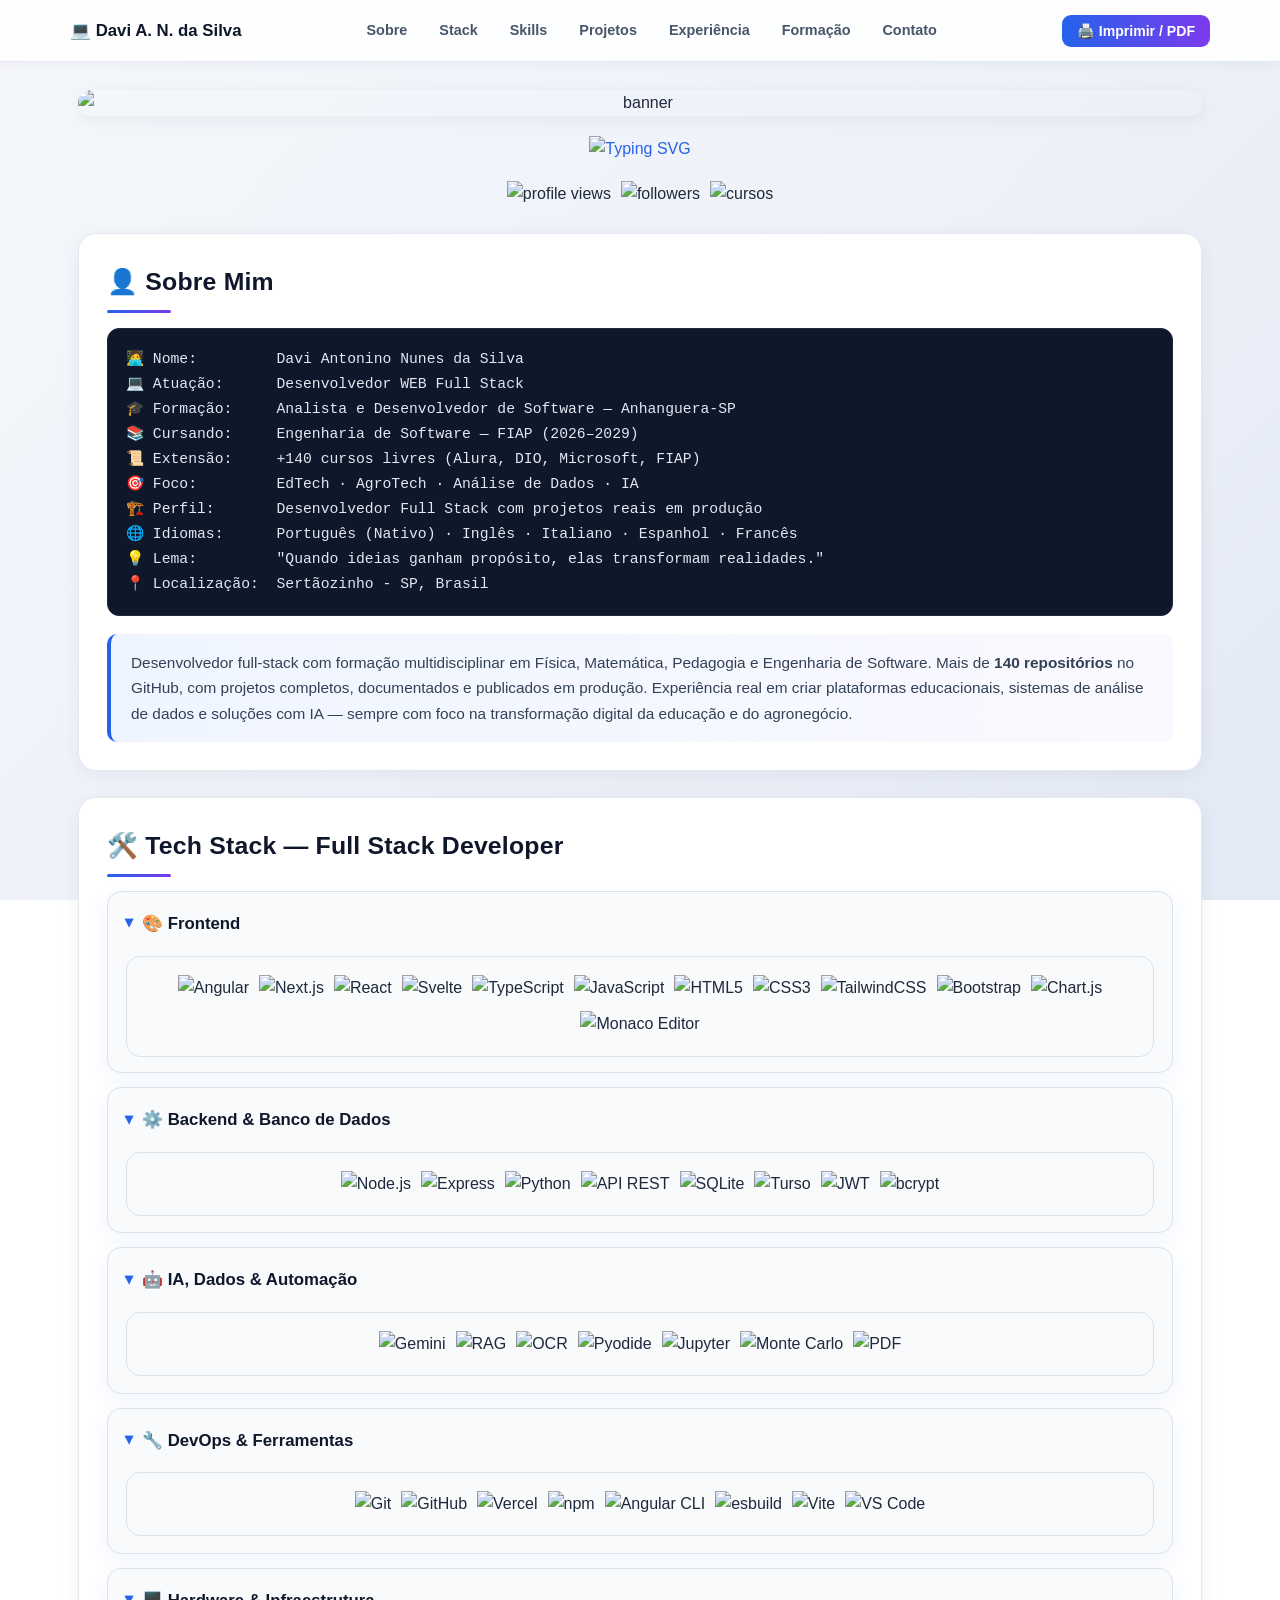
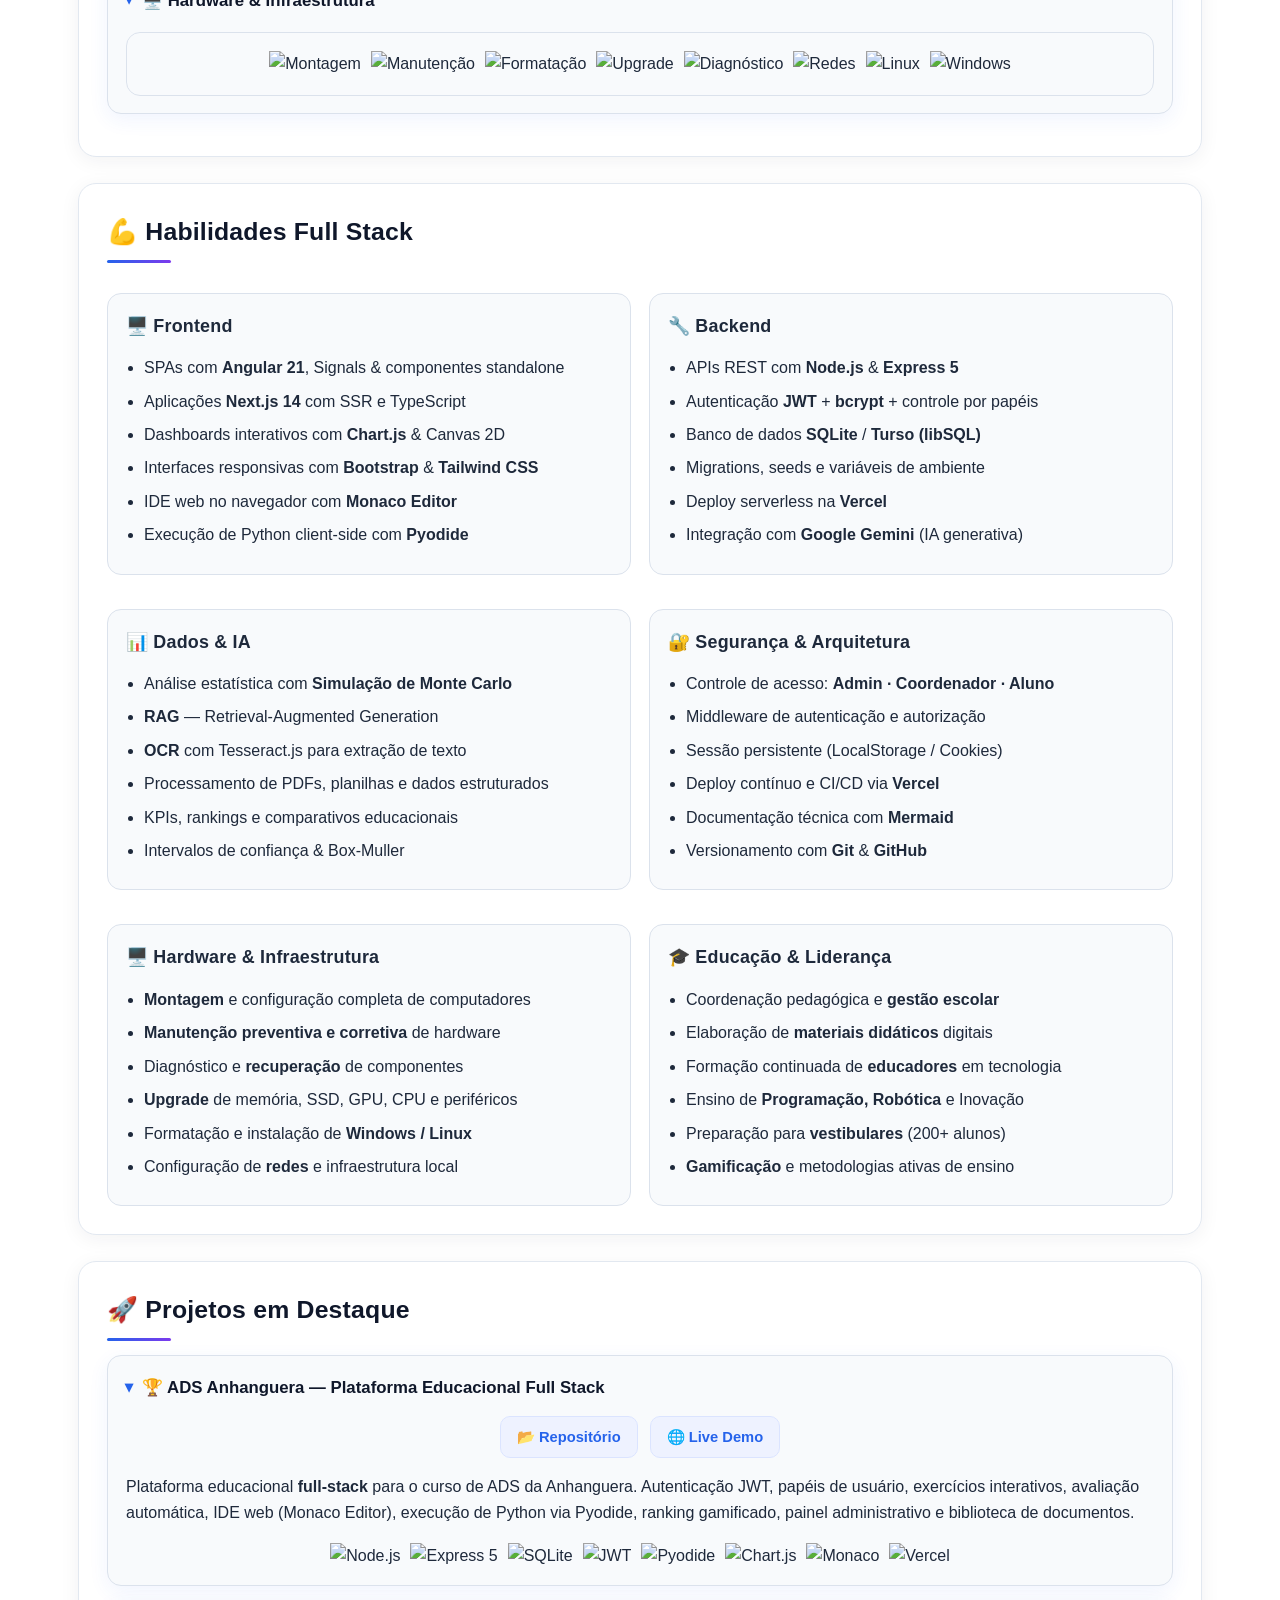
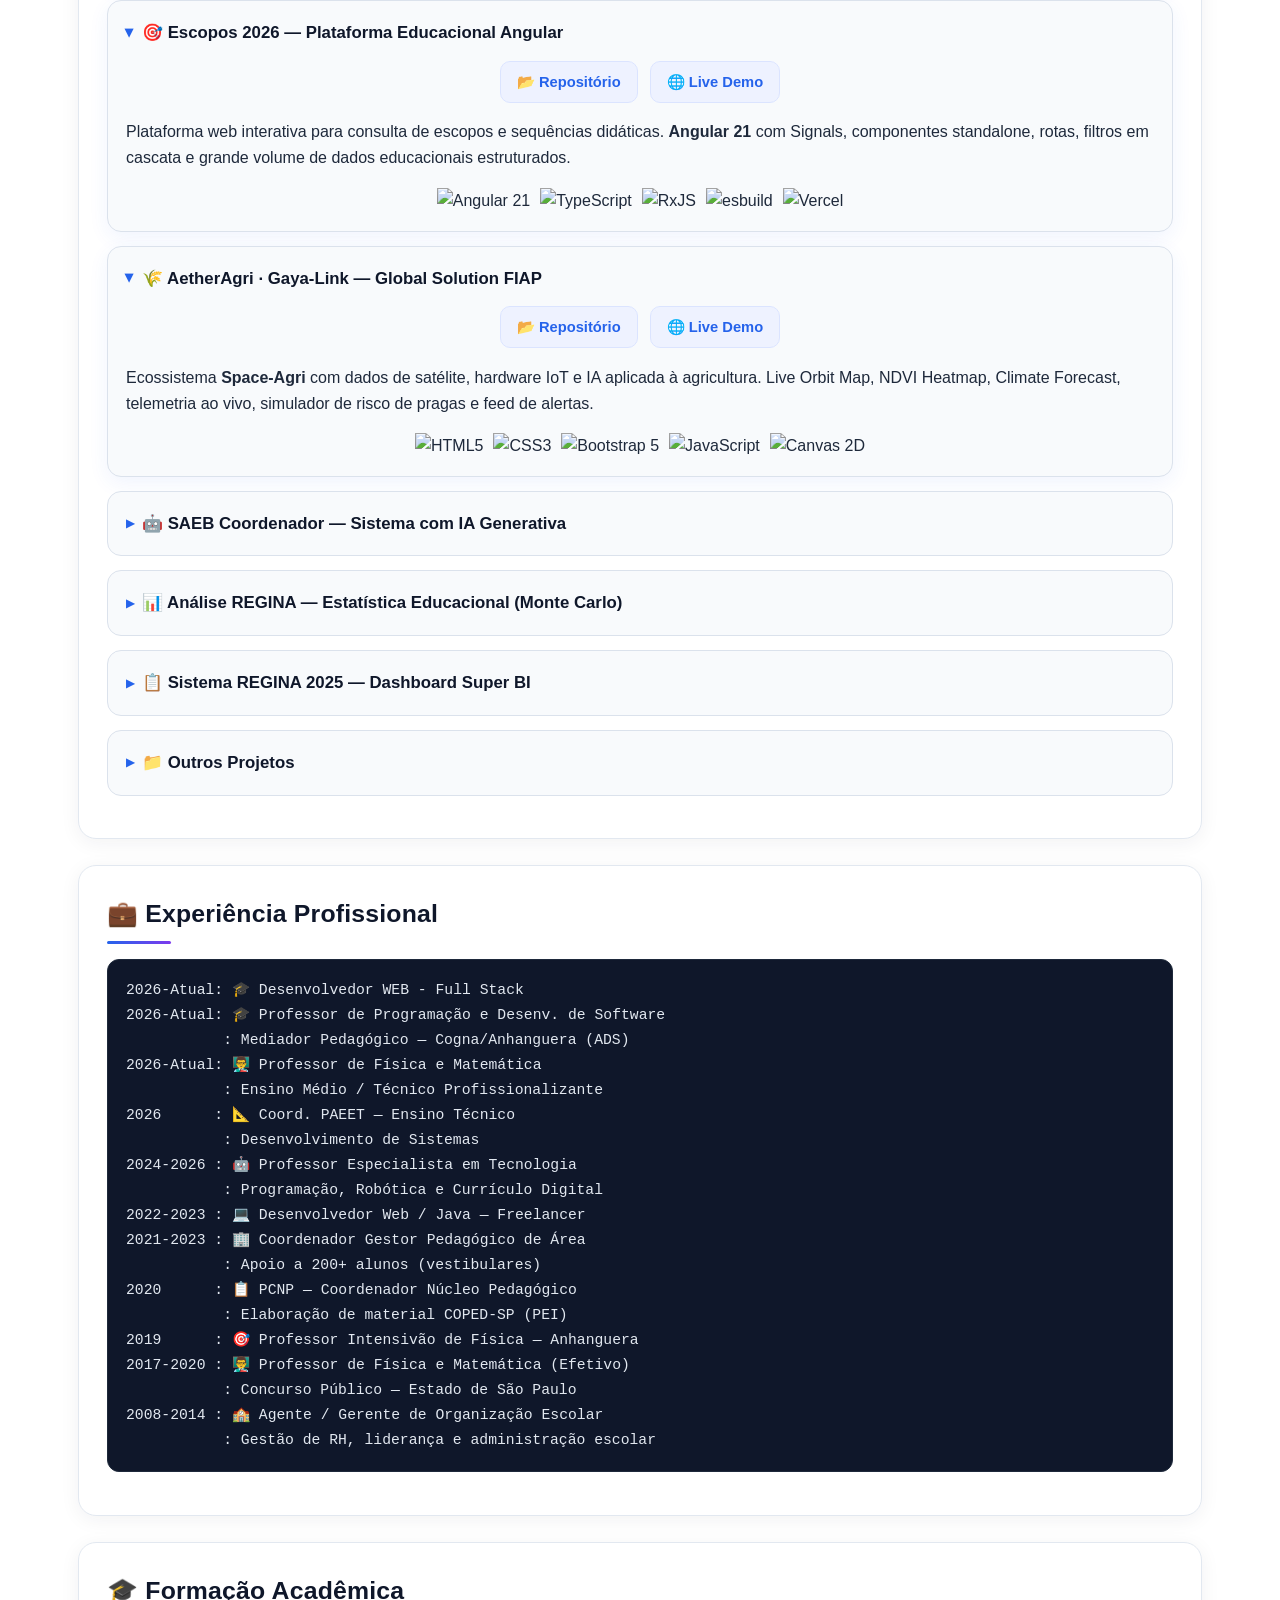
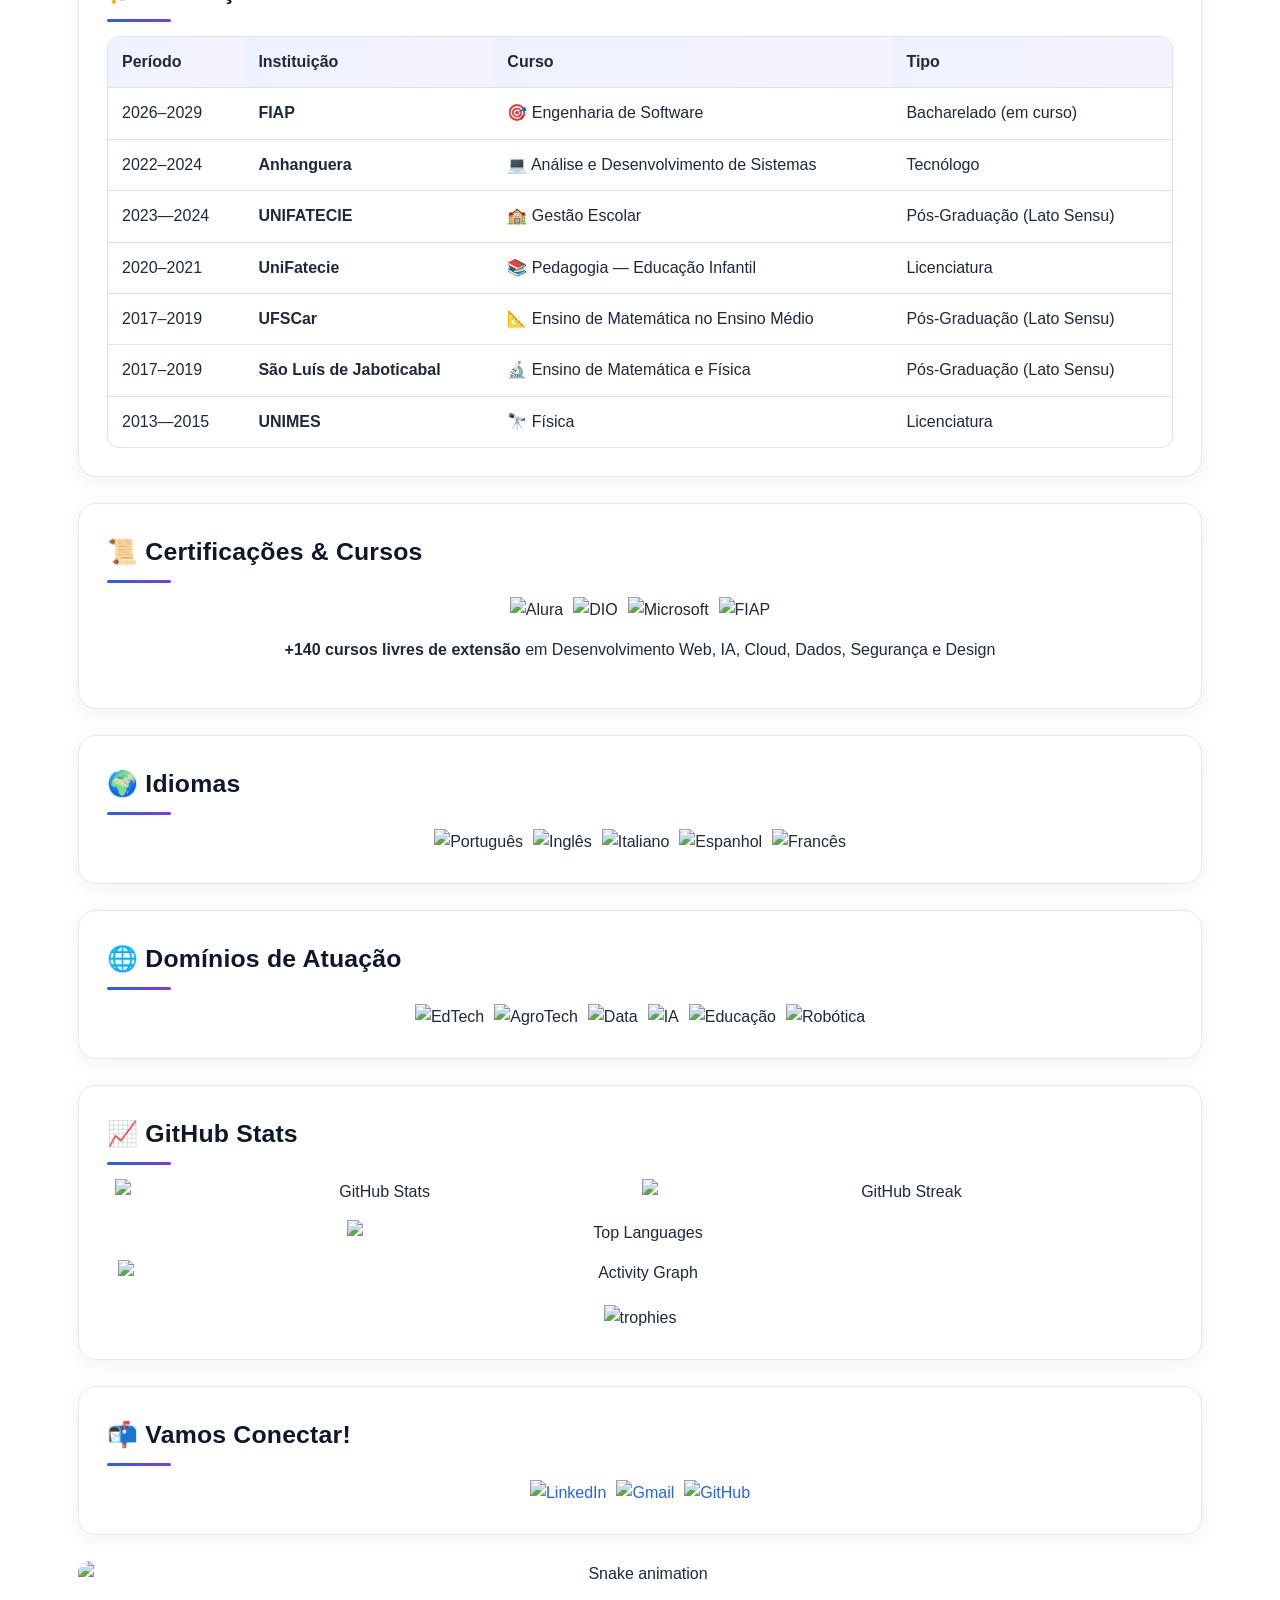
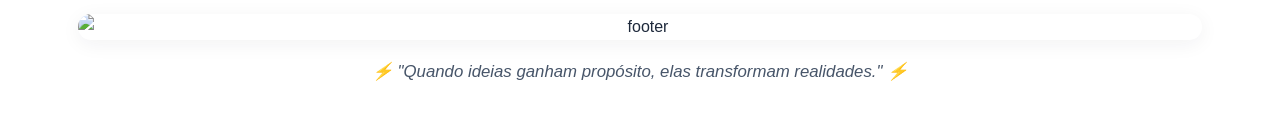
==== index.html @ 42990913 "atualizar imagem de apresentação com nova altura" ====
<!DOCTYPE html>
<html lang="pt-BR">
<head>
  <meta charset="UTF-8" />
  <meta name="viewport" content="width=device-width, initial-scale=1.0" />
  <title>Davi Antonino Nunes da Silva</title>
  <style>
    :root{
      --bg:#f5f7fb;
      --bg-grad-1:#eef2f9;
      --bg-grad-2:#e3e9f5;
      --panel:#ffffff;
      --panel-2:#f8fafc;
      --border:#e2e8f0;
      --border-2:#dbe2ec;
      --text:#1e293b;
      --muted:#64748b;
      --link:#2563eb;
      --accent:#7c3aed;
      --nav-h:62px;
      --shadow:0 4px 20px rgba(30,41,59,0.06);
      --shadow-hover:0 10px 30px rgba(30,41,59,0.12);
    }
    *{box-sizing:border-box}
    html{scroll-behavior:smooth; scroll-padding-top:calc(var(--nav-h) + 16px)}
    body{
      margin:0;
      padding:0;
      font-family:"Segoe UI", Arial, Helvetica, sans-serif;
      line-height:1.65;
      background:linear-gradient(135deg, var(--bg) 0%, var(--bg-grad-1) 50%, var(--bg-grad-2) 100%);
      background-attachment:fixed;
      color:var(--text);
    }
    a{color:var(--link); text-decoration:none; transition:color .2s ease}
    a:hover{color:var(--accent); text-decoration:underline}
    img{max-width:100%; height:auto; display:inline-block}

    h1,h2,h3{margin:0 0 14px; letter-spacing:.2px}
    h2{
      display:flex;
      align-items:center;
      gap:10px;
      font-size:1.55rem;
      color:#0f172a;
      position:relative;
      padding-bottom:10px;
      margin-top:0;
    }
    h2::after{
      content:"";
      position:absolute;
      left:0; bottom:0;
      width:64px; height:3px;
      border-radius:3px;
      background:linear-gradient(90deg, var(--link), var(--accent));
    }
    h3{font-size:1.12rem; color:#1e293b}

    /* ===== NAV FIXO ===== */
    .navbar{
      position:sticky;
      top:0;
      z-index:1000;
      height:var(--nav-h);
      background:rgba(255,255,255,0.85);
      backdrop-filter:blur(12px);
      -webkit-backdrop-filter:blur(12px);
      border-bottom:1px solid var(--border);
      box-shadow:0 2px 12px rgba(30,41,59,0.05);
    }
    .nav-inner{
      max-width:1180px;
      margin:0 auto;
      height:100%;
      padding:0 20px;
      display:flex;
      align-items:center;
      justify-content:space-between;
      gap:16px;
    }
    .nav-brand{
      font-weight:800;
      font-size:1.05rem;
      color:#0f172a;
      white-space:nowrap;
      display:flex;
      align-items:center;
      gap:8px;
    }
    .nav-links{
      display:flex;
      gap:6px;
      flex-wrap:wrap;
      align-items:center;
      overflow-x:auto;
    }
    .nav-links a{
      padding:7px 13px;
      border-radius:9px;
      font-size:.9rem;
      font-weight:600;
      color:#475569;
      white-space:nowrap;
      transition:all .2s ease;
    }
    .nav-links a:hover{
      background:#eef2ff;
      color:var(--link);
      text-decoration:none;
      transform:translateY(-1px);
    }
    .btn-print{
      padding:8px 15px;
      border:none;
      border-radius:9px;
      font-weight:700;
      font-size:.88rem;
      cursor:pointer;
      color:#fff;
      background:linear-gradient(90deg, var(--link), var(--accent));
      transition:all .22s ease;
      white-space:nowrap;
      display:inline-flex;
      align-items:center;
      gap:6px;
    }
    .btn-print:hover{
      transform:translateY(-2px);
      box-shadow:0 6px 16px rgba(37,99,235,0.35);
    }

    .container{max-width:1180px; margin:0 auto; padding:28px}
    .center{text-align:center}

    @keyframes fadeUp{
      from{opacity:0; transform:translateY(24px)}
      to{opacity:1; transform:translateY(0)}
    }
    @keyframes floatIn{
      from{opacity:0; transform:scale(.97)}
      to{opacity:1; transform:scale(1)}
    }
    .section{
      margin:26px 0;
      padding:28px;
      background:var(--panel);
      border:1px solid var(--border);
      border-radius:18px;
      box-shadow:var(--shadow);
      animation:fadeUp .6s ease both;
      transition:box-shadow .3s ease, transform .3s ease;
    }
    .section:hover{
      box-shadow:var(--shadow-hover);
      transform:translateY(-2px);
    }
    .subsection{
      margin:16px 0 0;
      padding:18px;
      background:var(--panel-2);
      border:1px solid var(--border-2);
      border-radius:14px;
      transition:transform .25s ease, box-shadow .25s ease;
    }
    .subsection:hover{
      transform:translateY(-3px);
      box-shadow:0 6px 18px rgba(37,99,235,0.08);
    }

    details{
      margin:14px 0;
      padding:16px 18px;
      background:var(--panel-2);
      border:1px solid var(--border-2);
      border-radius:14px;
      transition:box-shadow .25s ease;
      overflow:hidden;
    }
    details[open]{box-shadow:0 6px 20px rgba(37,99,235,0.07)}
    details:hover{box-shadow:0 6px 20px rgba(37,99,235,0.10)}
    summary{
      cursor:pointer;
      font-weight:700;
      font-size:1.05rem;
      color:#0f172a;
      list-style:none;
      display:flex;
      align-items:center;
      gap:8px;
      padding:2px 0;
      transition:color .2s ease;
    }
    summary:hover{color:var(--link)}
    summary::-webkit-details-marker{display:none}
    summary::before{
      content:"▶";
      font-size:.7rem;
      color:var(--link);
      transition:transform .25s ease;
      display:inline-block;
    }
    details[open] summary::before{transform:rotate(90deg)}
    details[open] > *:not(summary){animation:floatIn .4s ease both}

    table{
      width:100%;
      border-collapse:separate;
      border-spacing:0;
      margin-top:14px;
      border:1px solid var(--border-2);
      border-radius:12px;
      overflow:hidden;
    }
    th,td{
      border-bottom:1px solid var(--border-2);
      padding:12px 14px;
      vertical-align:middle;
      text-align:left;
    }
    th{
      background:linear-gradient(90deg, #eef2ff, #f5f3ff);
      color:#1e293b;
      font-weight:700;
    }
    tr:last-child td{border-bottom:none}
    tbody tr{transition:background .2s ease}
    tbody tr:hover{background:#f1f5ff}

    pre, code{
      background:#0f172a;
      color:#e2e8f0;
      border-radius:12px;
      padding:18px;
      overflow:auto;
      white-space:pre-wrap;
      word-break:break-word;
      font-family:"Fira Code", "Consolas", monospace;
      font-size:.92rem;
      line-height:1.7;
      border:1px solid #1e293b;
    }

    ul{margin:8px 0 0 18px; padding:0}
    li{margin:7px 0}

    .badge-row{
      display:flex;
      flex-wrap:wrap;
      gap:10px;
      justify-content:center;
      align-items:center;
    }
    .badge-row img{transition:transform .2s ease, filter .2s ease}
    .badge-row img:hover{
      transform:translateY(-3px) scale(1.05);
      filter:drop-shadow(0 4px 8px rgba(37,99,235,0.25));
    }

    .grid-2{display:grid; grid-template-columns:repeat(2, 1fr); gap:18px}

    .muted{color:var(--muted)}
    .small{font-size:.96rem}

    .project-links{
      display:flex;
      gap:12px;
      flex-wrap:wrap;
      justify-content:center;
      margin:12px 0 16px;
    }
    .project-links a{
      display:inline-flex;
      align-items:center;
      gap:6px;
      padding:8px 16px;
      border-radius:10px;
      font-weight:600;
      font-size:.92rem;
      background:#eef2ff;
      border:1px solid #dbe4ff;
      transition:all .22s ease;
    }
    .project-links a:hover{
      background:var(--link);
      color:#fff;
      text-decoration:none;
      transform:translateY(-2px);
      box-shadow:0 6px 16px rgba(37,99,235,0.3);
    }

    .quote{
      margin:18px 0 0;
      padding:16px 20px;
      border-left:4px solid var(--link);
      background:linear-gradient(90deg, #eff5ff, #faf9ff);
      border-radius:10px;
      color:#334155;
    }

    .footer-note{
      text-align:center;
      margin-top:18px;
      font-style:italic;
      font-size:1.05rem;
      color:#475569;
    }

    .banner-img{border-radius:18px; box-shadow:var(--shadow)}

    @media (max-width: 900px){
      .grid-2{grid-template-columns:1fr}
      .container{padding:14px}
      .section{padding:20px}
      h2{font-size:1.3rem}
      .nav-brand{font-size:.9rem}
      .nav-links a{padding:6px 9px; font-size:.82rem}
    }

    /* ===== ESTILOS DE IMPRESSÃO / PDF ===== */
    @media print{
      @page{ margin:12mm; }
      body{
        background:#fff !important;
        color:#000;
        font-size:11pt;
      }
      .navbar, .btn-print, .snake-anim{ display:none !important; }
      .container{ max-width:100%; padding:0; }
      .section{
        box-shadow:none !important;
        border:1px solid #ccc;
        margin:10px 0;
        padding:14px;
        animation:none !important;
        transform:none !important;
        break-inside:avoid;
        page-break-inside:avoid;
      }
      .subsection{ box-shadow:none !important; transform:none !important; break-inside:avoid; }
      details{ box-shadow:none !important; break-inside:avoid; }
      details:not([open]){ display:block; }
      details > *{ display:block !important; }
      summary::before{ content:""; }
      pre, code{
        background:#f4f4f4 !important;
        color:#000 !important;
        border:1px solid #ddd;
      }
      h2{ color:#000; }
      h2::after{ background:#000; }
      a{ color:#000; text-decoration:none; }
      .badge-row img:hover{ transform:none; filter:none; }
      .banner-img{ box-shadow:none; }
    }
  </style>
</head>
<body>

  <!-- ===== NAVBAR FIXA ===== -->
  <nav class="navbar">
    <div class="nav-inner">
      <span class="nav-brand">💻 Davi A. N. da Silva</span>
      <div class="nav-links">
        <a href="#sobre">Sobre</a>
        <a href="#stack">Stack</a>
        <a href="#skills">Skills</a>
        <a href="#projetos">Projetos</a>
        <a href="#experiencia">Experiência</a>
        <a href="#formacao">Formação</a>
        <a href="#contato">Contato</a>
      </div>
      <button class="btn-print" onclick="window.print()">🖨️ Imprimir / PDF</button>
    </div>
  </nav>

<div class="container">

  <div class="center">
    <img class="banner-img" width="100%" src="https://capsule-render.vercel.app/api?type=waving&color=0:2563eb,25:4f46e5,50:7c3aed,75:9333ea,100:c026d3&height=240&section=header&text=Davi%20Antonino%20Nunes%20da%20Silva&fontSize=42&fontColor=ffffff&animation=fadeIn&fontAlignY=32&desc=🚀%20Desenvolvedor%20Full%20Stack%20%7C%20Educador%20%7C%20Inovador&descSize=18&descAlignY=56&descColor=E0E7FF" alt="banner" />
  </div>

  <div class="center" style="margin-top:20px">
    <a href="https://github.com/dansfisica85">
      <img src="https://readme-typing-svg.demolab.com?font=Fira+Code&weight=600&size=24&duration=3000&pause=1000&color=2563EB&center=true&vCenter=true&multiline=true&repeat=true&width=700&height=130&lines=%F0%9F%92%BB+Full+Stack+Developer+%7C+Angular+%C2%B7+Node.js+%C2%B7+Next.js;%F0%9F%8E%93+Engenharia+de+Software+FIAP+%7C+ADS+Anhanguera;%F0%9F%A4%96+EdTech+%C2%B7+AgroTech+%C2%B7+IA+%C2%B7+Data+Analytics" alt="Typing SVG" />
    </a>
  </div>

  <div class="center badge-row" style="margin-top:18px">
    <img src="https://komarev.com/ghpvc/?username=dansfisica85&label=👁️+Visitas+ao+Perfil&color=2563eb&style=for-the-badge" alt="profile views" />
    <img src="https://img.shields.io/github/followers/dansfisica85?label=Seguidores&style=for-the-badge&color=7c3aed&logo=github" alt="followers" />
    <img src="https://img.shields.io/badge/🎓+140_Cursos-Alura%20%7C%20DIO%20%7C%20Microsoft%20%7C%20FIAP-16a34a?style=for-the-badge" alt="cursos" />
  </div>

  <div class="section" id="sobre">
    <h2>👤 Sobre Mim</h2>
    <pre>🧑‍💻 Nome:         Davi Antonino Nunes da Silva
💻 Atuação:      Desenvolvedor WEB Full Stack
🎓 Formação:     Analista e Desenvolvedor de Software — Anhanguera-SP
📚 Cursando:     Engenharia de Software — FIAP (2026–2029)
📜 Extensão:     +140 cursos livres (Alura, DIO, Microsoft, FIAP)
🎯 Foco:         EdTech · AgroTech · Análise de Dados · IA
🏗️ Perfil:       Desenvolvedor Full Stack com projetos reais em produção
🌐 Idiomas:      Português (Nativo) · Inglês · Italiano · Espanhol · Francês
💡 Lema:         "Quando ideias ganham propósito, elas transformam realidades."
📍 Localização:  Sertãozinho - SP, Brasil</pre>

    <div class="quote small">
      Desenvolvedor full-stack com formação multidisciplinar em Física, Matemática, Pedagogia e Engenharia de Software. Mais de <b>140 repositórios</b> no GitHub, com projetos completos, documentados e publicados em produção. Experiência real em criar plataformas educacionais, sistemas de análise de dados e soluções com IA — sempre com foco na transformação digital da educação e do agronegócio.
    </div>
  </div>

  <div class="section" id="stack">
    <h2>🛠️ Tech Stack — Full Stack Developer</h2>

    <details open>
      <summary>🎨 Frontend</summary>
      <div class="subsection">
        <div class="badge-row">
          <img src="https://img.shields.io/badge/Angular-DD0031?style=for-the-badge&logo=angular&logoColor=white" alt="Angular"/>
          <img src="https://img.shields.io/badge/Next.js-000000?style=for-the-badge&logo=nextdotjs&logoColor=white" alt="Next.js"/>
          <img src="https://img.shields.io/badge/React-20232A?style=for-the-badge&logo=react&logoColor=61DAFB" alt="React"/>
          <img src="https://img.shields.io/badge/Svelte-FF3E00?style=for-the-badge&logo=svelte&logoColor=white" alt="Svelte"/>
          <img src="https://img.shields.io/badge/TypeScript-3178C6?style=for-the-badge&logo=typescript&logoColor=white" alt="TypeScript"/>
          <img src="https://img.shields.io/badge/JavaScript-F7DF1E?style=for-the-badge&logo=javascript&logoColor=black" alt="JavaScript"/>
          <img src="https://img.shields.io/badge/HTML5-E34F26?style=for-the-badge&logo=html5&logoColor=white" alt="HTML5"/>
          <img src="https://img.shields.io/badge/CSS3-1572B6?style=for-the-badge&logo=css3&logoColor=white" alt="CSS3"/>
          <img src="https://img.shields.io/badge/Tailwind_CSS-06B6D4?style=for-the-badge&logo=tailwindcss&logoColor=white" alt="TailwindCSS"/>
          <img src="https://img.shields.io/badge/Bootstrap-7952B3?style=for-the-badge&logo=bootstrap&logoColor=white" alt="Bootstrap"/>
          <img src="https://img.shields.io/badge/Chart.js-FF6384?style=for-the-badge&logo=chartdotjs&logoColor=white" alt="Chart.js"/>
          <img src="https://img.shields.io/badge/Monaco_Editor-0078D4?style=for-the-badge&logo=visualstudiocode&logoColor=white" alt="Monaco Editor"/>
        </div>
      </div>
    </details>

    <details open>
      <summary>⚙️ Backend & Banco de Dados</summary>
      <div class="subsection">
        <div class="badge-row">
          <img src="https://img.shields.io/badge/Node.js-339933?style=for-the-badge&logo=nodedotjs&logoColor=white" alt="Node.js"/>
          <img src="https://img.shields.io/badge/Express-000000?style=for-the-badge&logo=express&logoColor=white" alt="Express"/>
          <img src="https://img.shields.io/badge/Python-3776AB?style=for-the-badge&logo=python&logoColor=white" alt="Python"/>
          <img src="https://img.shields.io/badge/API_REST-009688?style=for-the-badge&logo=fastapi&logoColor=white" alt="API REST"/>
          <img src="https://img.shields.io/badge/SQLite-003B57?style=for-the-badge&logo=sqlite&logoColor=white" alt="SQLite"/>
          <img src="https://img.shields.io/badge/Turso_/_libSQL-4FF8D2?style=for-the-badge&logo=turso&logoColor=black" alt="Turso"/>
          <img src="https://img.shields.io/badge/JWT-000000?style=for-the-badge&logo=jsonwebtokens&logoColor=white" alt="JWT"/>
          <img src="https://img.shields.io/badge/bcrypt-004880?style=for-the-badge&logo=letsencrypt&logoColor=white" alt="bcrypt"/>
        </div>
      </div>
    </details>

    <details open>
      <summary>🤖 IA, Dados & Automação</summary>
      <div class="subsection">
        <div class="badge-row">
          <img src="https://img.shields.io/badge/Google_Gemini-886FBF?style=for-the-badge&logo=googlegemini&logoColor=white" alt="Gemini"/>
          <img src="https://img.shields.io/badge/RAG_/_Busca_Semântica-FF6F00?style=for-the-badge&logo=elasticsearch&logoColor=white" alt="RAG"/>
          <img src="https://img.shields.io/badge/OCR_Tesseract.js-4285F4?style=for-the-badge&logo=google&logoColor=white" alt="OCR"/>
          <img src="https://img.shields.io/badge/Pyodide-3776AB?style=for-the-badge&logo=python&logoColor=white" alt="Pyodide"/>
          <img src="https://img.shields.io/badge/Jupyter-F37626?style=for-the-badge&logo=jupyter&logoColor=white" alt="Jupyter"/>
          <img src="https://img.shields.io/badge/Monte_Carlo-8B5CF6?style=for-the-badge&logo=scipy&logoColor=white" alt="Monte Carlo"/>
          <img src="https://img.shields.io/badge/PDF_Parse-DC382D?style=for-the-badge&logo=adobeacrobatreader&logoColor=white" alt="PDF"/>
        </div>
      </div>
    </details>

    <details open>
      <summary>🔧 DevOps & Ferramentas</summary>
      <div class="subsection">
        <div class="badge-row">
          <img src="https://img.shields.io/badge/Git-F05032?style=for-the-badge&logo=git&logoColor=white" alt="Git"/>
          <img src="https://img.shields.io/badge/GitHub-181717?style=for-the-badge&logo=github&logoColor=white" alt="GitHub"/>
          <img src="https://img.shields.io/badge/Vercel-000000?style=for-the-badge&logo=vercel&logoColor=white" alt="Vercel"/>
          <img src="https://img.shields.io/badge/npm-CB3837?style=for-the-badge&logo=npm&logoColor=white" alt="npm"/>
          <img src="https://img.shields.io/badge/Angular_CLI-DD0031?style=for-the-badge&logo=angular&logoColor=white" alt="Angular CLI"/>
          <img src="https://img.shields.io/badge/esbuild-FFCF00?style=for-the-badge&logo=esbuild&logoColor=black" alt="esbuild"/>
          <img src="https://img.shields.io/badge/Vite-646CFF?style=for-the-badge&logo=vite&logoColor=white" alt="Vite"/>
          <img src="https://img.shields.io/badge/VS_Code-007ACC?style=for-the-badge&logo=visualstudiocode&logoColor=white" alt="VS Code"/>
        </div>
      </div>
    </details>

    <details open>
      <summary>🖥️ Hardware & Infraestrutura</summary>
      <div class="subsection">
        <div class="badge-row">
          <img src="https://img.shields.io/badge/Montagem_de_PCs-0078D4?style=for-the-badge&logo=windows11&logoColor=white" alt="Montagem"/>
          <img src="https://img.shields.io/badge/Manutenção_Hardware-555555?style=for-the-badge&logo=dell&logoColor=white" alt="Manutenção"/>
          <img src="https://img.shields.io/badge/Formatação_/_SO-00ADEF?style=for-the-badge&logo=windows&logoColor=white" alt="Formatação"/>
          <img src="https://img.shields.io/badge/Upgrade_Componentes-76B900?style=for-the-badge&logo=nvidia&logoColor=white" alt="Upgrade"/>
          <img src="https://img.shields.io/badge/Diagnóstico_/_Reparo-ED1C24?style=for-the-badge&logo=ifixit&logoColor=white" alt="Diagnóstico"/>
          <img src="https://img.shields.io/badge/Redes_/_Infraestrutura-0078D7?style=for-the-badge&logo=cisco&logoColor=white" alt="Redes"/>
          <img src="https://img.shields.io/badge/Linux-FCC624?style=for-the-badge&logo=linux&logoColor=black" alt="Linux"/>
          <img src="https://img.shields.io/badge/Windows-0078D6?style=for-the-badge&logo=windows&logoColor=white" alt="Windows"/>
        </div>
      </div>
    </details>
  </div>

  <div class="section" id="skills">
    <h2>💪 Habilidades Full Stack</h2>
    <div class="grid-2">
      <div class="subsection">
        <h3>🖥️ Frontend</h3>
        <ul>
          <li>SPAs com <b>Angular 21</b>, Signals & componentes standalone</li>
          <li>Aplicações <b>Next.js 14</b> com SSR e TypeScript</li>
          <li>Dashboards interativos com <b>Chart.js</b> & Canvas 2D</li>
          <li>Interfaces responsivas com <b>Bootstrap</b> & <b>Tailwind CSS</b></li>
          <li>IDE web no navegador com <b>Monaco Editor</b></li>
          <li>Execução de Python client-side com <b>Pyodide</b></li>
        </ul>
      </div>
      <div class="subsection">
        <h3>🔧 Backend</h3>
        <ul>
          <li>APIs REST com <b>Node.js</b> & <b>Express 5</b></li>
          <li>Autenticação <b>JWT</b> + <b>bcrypt</b> + controle por papéis</li>
          <li>Banco de dados <b>SQLite</b> / <b>Turso (libSQL)</b></li>
          <li>Migrations, seeds e variáveis de ambiente</li>
          <li>Deploy serverless na <b>Vercel</b></li>
          <li>Integração com <b>Google Gemini</b> (IA generativa)</li>
        </ul>
      </div>
      <div class="subsection">
        <h3>📊 Dados & IA</h3>
        <ul>
          <li>Análise estatística com <b>Simulação de Monte Carlo</b></li>
          <li><b>RAG</b> — Retrieval-Augmented Generation</li>
          <li><b>OCR</b> com Tesseract.js para extração de texto</li>
          <li>Processamento de PDFs, planilhas e dados estruturados</li>
          <li>KPIs, rankings e comparativos educacionais</li>
          <li>Intervalos de confiança & Box-Muller</li>
        </ul>
      </div>
      <div class="subsection">
        <h3>🔐 Segurança & Arquitetura</h3>
        <ul>
          <li>Controle de acesso: <b>Admin · Coordenador · Aluno</b></li>
          <li>Middleware de autenticação e autorização</li>
          <li>Sessão persistente (LocalStorage / Cookies)</li>
          <li>Deploy contínuo e CI/CD via <b>Vercel</b></li>
          <li>Documentação técnica com <b>Mermaid</b></li>
          <li>Versionamento com <b>Git</b> & <b>GitHub</b></li>
        </ul>
      </div>
      <div class="subsection">
        <h3>🖥️ Hardware & Infraestrutura</h3>
        <ul>
          <li><b>Montagem</b> e configuração completa de computadores</li>
          <li><b>Manutenção preventiva e corretiva</b> de hardware</li>
          <li>Diagnóstico e <b>recuperação</b> de componentes</li>
          <li><b>Upgrade</b> de memória, SSD, GPU, CPU e periféricos</li>
          <li>Formatação e instalação de <b>Windows / Linux</b></li>
          <li>Configuração de <b>redes</b> e infraestrutura local</li>
        </ul>
      </div>
      <div class="subsection">
        <h3>🎓 Educação & Liderança</h3>
        <ul>
          <li>Coordenação pedagógica e <b>gestão escolar</b></li>
          <li>Elaboração de <b>materiais didáticos</b> digitais</li>
          <li>Formação continuada de <b>educadores</b> em tecnologia</li>
          <li>Ensino de <b>Programação, Robótica</b> e Inovação</li>
          <li>Preparação para <b>vestibulares</b> (200+ alunos)</li>
          <li><b>Gamificação</b> e metodologias ativas de ensino</li>
        </ul>
      </div>
    </div>
  </div>

  <div class="section" id="projetos">
    <h2>🚀 Projetos em Destaque</h2>

    <details open>
      <summary>🏆 ADS Anhanguera — Plataforma Educacional Full Stack</summary>
      <div class="project-links">
        <a href="https://github.com/dansfisica85/adsanhanguera">📂 Repositório</a>
        <a href="https://ads26-anhanguera.vercel.app">🌐 Live Demo</a>
      </div>
      <p>Plataforma educacional <b>full-stack</b> para o curso de ADS da Anhanguera. Autenticação JWT, papéis de usuário, exercícios interativos, avaliação automática, IDE web (Monaco Editor), execução de Python via Pyodide, ranking gamificado, painel administrativo e biblioteca de documentos.</p>
      <div class="badge-row">
        <img src="https://img.shields.io/badge/Node.js-339933?style=flat-square&logo=nodedotjs&logoColor=white" alt="Node.js"/>
        <img src="https://img.shields.io/badge/Express_5-000?style=flat-square&logo=express&logoColor=white" alt="Express 5"/>
        <img src="https://img.shields.io/badge/SQLite-003B57?style=flat-square&logo=sqlite&logoColor=white" alt="SQLite"/>
        <img src="https://img.shields.io/badge/JWT-000?style=flat-square&logo=jsonwebtokens&logoColor=white" alt="JWT"/>
        <img src="https://img.shields.io/badge/Pyodide-3776AB?style=flat-square&logo=python&logoColor=white" alt="Pyodide"/>
        <img src="https://img.shields.io/badge/Chart.js-FF6384?style=flat-square&logo=chartdotjs&logoColor=white" alt="Chart.js"/>
        <img src="https://img.shields.io/badge/Monaco-0078D4?style=flat-square&logo=visualstudiocode&logoColor=white" alt="Monaco"/>
        <img src="https://img.shields.io/badge/Vercel-000?style=flat-square&logo=vercel&logoColor=white" alt="Vercel"/>
      </div>
    </details>

    <details open>
      <summary>🎯 Escopos 2026 — Plataforma Educacional Angular</summary>
      <div class="project-links">
        <a href="https://github.com/dansfisica85/Escopos-2026">📂 Repositório</a>
        <a href="https://pec-tecnologia-davi.vercel.app">🌐 Live Demo</a>
      </div>
      <p>Plataforma web interativa para consulta de escopos e sequências didáticas. <b>Angular 21</b> com Signals, componentes standalone, rotas, filtros em cascata e grande volume de dados educacionais estruturados.</p>
      <div class="badge-row">
        <img src="https://img.shields.io/badge/Angular_21-DD0031?style=flat-square&logo=angular&logoColor=white" alt="Angular 21"/>
        <img src="https://img.shields.io/badge/TypeScript-3178C6?style=flat-square&logo=typescript&logoColor=white" alt="TypeScript"/>
        <img src="https://img.shields.io/badge/RxJS-B7178C?style=flat-square&logo=reactivex&logoColor=white" alt="RxJS"/>
        <img src="https://img.shields.io/badge/esbuild-FFCF00?style=flat-square&logo=esbuild&logoColor=black" alt="esbuild"/>
        <img src="https://img.shields.io/badge/Vercel-000?style=flat-square&logo=vercel&logoColor=white" alt="Vercel"/>
      </div>
    </details>

    <details open>
      <summary>🌾 AetherAgri · Gaya-Link — Global Solution FIAP</summary>
      <div class="project-links">
        <a href="https://github.com/dansfisica85/aetheragri">📂 Repositório</a>
        <a href="https://aetheragri.vercel.app">🌐 Live Demo</a>
      </div>
      <p>Ecossistema <b>Space-Agri</b> com dados de satélite, hardware IoT e IA aplicada à agricultura. Live Orbit Map, NDVI Heatmap, Climate Forecast, telemetria ao vivo, simulador de risco de pragas e feed de alertas.</p>
      <div class="badge-row">
        <img src="https://img.shields.io/badge/HTML5-E34F26?style=flat-square&logo=html5&logoColor=white" alt="HTML5"/>
        <img src="https://img.shields.io/badge/CSS3-1572B6?style=flat-square&logo=css3&logoColor=white" alt="CSS3"/>
        <img src="https://img.shields.io/badge/Bootstrap_5-7952B3?style=flat-square&logo=bootstrap&logoColor=white" alt="Bootstrap 5"/>
        <img src="https://img.shields.io/badge/JavaScript-F7DF1E?style=flat-square&logo=javascript&logoColor=black" alt="JavaScript"/>
        <img src="https://img.shields.io/badge/Canvas_2D-FF6F00?style=flat-square&logo=html5&logoColor=white" alt="Canvas 2D"/>
      </div>
    </details>

    <details>
      <summary>🤖 SAEB Coordenador — Sistema com IA Generativa</summary>
      <div class="project-links">
        <a href="https://github.com/dansfisica85/SAEB---COORDENADOR">📂 Repositório</a>
        <a href="https://saeb-coordenador-manual.vercel.app">🌐 Live Demo</a>
      </div>
      <p>Sistema de pesquisa e consulta de documentos do SAEB com <b>Google Gemini</b>, busca semântica (RAG), OCR, chat com IA e referências a páginas e slides.</p>
      <div class="badge-row">
        <img src="https://img.shields.io/badge/Next.js_14-000?style=flat-square&logo=nextdotjs&logoColor=white" alt="Next.js 14"/>
        <img src="https://img.shields.io/badge/TypeScript-3178C6?style=flat-square&logo=typescript&logoColor=white" alt="TypeScript"/>
        <img src="https://img.shields.io/badge/Tailwind-06B6D4?style=flat-square&logo=tailwindcss&logoColor=white" alt="Tailwind"/>
        <img src="https://img.shields.io/badge/Gemini-886FBF?style=flat-square&logo=googlegemini&logoColor=white" alt="Gemini"/>
        <img src="https://img.shields.io/badge/Tesseract-4285F4?style=flat-square&logo=google&logoColor=white" alt="Tesseract"/>
      </div>
    </details>

    <details>
      <summary>📊 Análise REGINA — Estatística Educacional (Monte Carlo)</summary>
      <div class="project-links">
        <a href="https://github.com/dansfisica85/REGINA---ANUAL">📂 Repositório</a>
        <a href="https://analise-regina-anual.vercel.app">🌐 Live Demo</a>
      </div>
      <p>Análise estatística educacional com <b>Método Monte Carlo</b>, rankings interativos, gráficos comparativos, intervalos de confiança de 95% e dashboard por escola.</p>
      <div class="badge-row">
        <img src="https://img.shields.io/badge/Svelte-FF3E00?style=flat-square&logo=svelte&logoColor=white" alt="Svelte"/>
        <img src="https://img.shields.io/badge/Chart.js-FF6384?style=flat-square&logo=chartdotjs&logoColor=white" alt="Chart.js"/>
        <img src="https://img.shields.io/badge/Rollup-EC4A3F?style=flat-square&logo=rollupdotjs&logoColor=white" alt="Rollup"/>
        <img src="https://img.shields.io/badge/Monte_Carlo-8B5CF6?style=flat-square&logo=scipy&logoColor=white" alt="Monte Carlo"/>
      </div>
    </details>

    <details>
      <summary>📋 Sistema REGINA 2025 — Dashboard Super BI</summary>
      <div class="project-links">
        <a href="https://github.com/dansfisica85/Analise-REGINA">📂 Repositório</a>
        <a href="https://analise-regina-read.vercel.app">🌐 Live Demo</a>
      </div>
      <p>Sistema completo de análise educacional: dashboard, KPIs dinâmicos, simulador Super BI, análise de 26 escolas, planos de ação automatizados e gráficos interativos.</p>
      <div class="badge-row">
        <img src="https://img.shields.io/badge/HTML5-E34F26?style=flat-square&logo=html5&logoColor=white" alt="HTML5"/>
        <img src="https://img.shields.io/badge/Tailwind-06B6D4?style=flat-square&logo=tailwindcss&logoColor=white" alt="Tailwind"/>
        <img src="https://img.shields.io/badge/Chart.js-FF6384?style=flat-square&logo=chartdotjs&logoColor=white" alt="Chart.js"/>
        <img src="https://img.shields.io/badge/Python-3776AB?style=flat-square&logo=python&logoColor=white" alt="Python"/>
        <img src="https://img.shields.io/badge/Jupyter-F37626?style=flat-square&logo=jupyter&logoColor=white" alt="Jupyter"/>
      </div>
    </details>

    <details>
      <summary>📁 Outros Projetos</summary>
      <table>
        <thead>
          <tr><th>Projeto</th><th>Repositório</th><th>Deploy</th></tr>
        </thead>
        <tbody>
          <tr>
            <td>🎓 Portal de Programação e Robótica</td>
            <td><a href="https://github.com/dansfisica85/Programacao-e-Robotica">Repositório</a></td>
            <td>—</td>
          </tr>
          <tr>
            <td>🎤 Site Anhanguera — Palestra</td>
            <td><a href="https://github.com/dansfisica85/Site-Anhaguera---Palestra">Repositório</a></td>
            <td><a href="https://curriculo-empreender.vercel.app">Live</a></td>
          </tr>
          <tr>
            <td>💼 Juliana — Portfólio</td>
            <td><a href="https://github.com/dansfisica85/juliana">Repositório</a></td>
            <td><a href="https://julianabalbino.vercel.app">Live</a></td>
          </tr>
        </tbody>
      </table>
    </details>
  </div>

  <div class="section" id="experiencia">
    <h2>💼 Experiência Profissional</h2>
    <pre>2026-Atual: 🎓 Desenvolvedor WEB - Full Stack
2026-Atual: 🎓 Professor de Programação e Desenv. de Software
           : Mediador Pedagógico — Cogna/Anhanguera (ADS)
2026-Atual: 👨‍🏫 Professor de Física e Matemática
           : Ensino Médio / Técnico Profissionalizante
2026      : 📐 Coord. PAEET — Ensino Técnico
           : Desenvolvimento de Sistemas
2024-2026 : 🤖 Professor Especialista em Tecnologia
           : Programação, Robótica e Currículo Digital
2022-2023 : 💻 Desenvolvedor Web / Java — Freelancer
2021-2023 : 🏢 Coordenador Gestor Pedagógico de Área
           : Apoio a 200+ alunos (vestibulares)
2020      : 📋 PCNP — Coordenador Núcleo Pedagógico
           : Elaboração de material COPED-SP (PEI)
2019      : 🎯 Professor Intensivão de Física — Anhanguera
2017-2020 : 👨‍🏫 Professor de Física e Matemática (Efetivo)
           : Concurso Público — Estado de São Paulo
2008-2014 : 🏫 Agente / Gerente de Organização Escolar
           : Gestão de RH, liderança e administração escolar</pre>
  </div>

  <div class="section" id="formacao">
    <h2>🎓 Formação Acadêmica</h2>
    <table>
      <thead>
        <tr><th>Período</th><th>Instituição</th><th>Curso</th><th>Tipo</th></tr>
      </thead>
      <tbody>
        <tr><td>2026–2029</td><td><b>FIAP</b></td><td>🎯 Engenharia de Software</td><td>Bacharelado (em curso)</td></tr>
        <tr><td>2022–2024</td><td><b>Anhanguera</b></td><td>💻 Análise e Desenvolvimento de Sistemas</td><td>Tecnólogo</td></tr>
        <tr><td>2023—2024</td><td><b>UNIFATECIE</b></td><td>🏫 Gestão Escolar</td><td>Pós-Graduação (Lato Sensu)</td></tr>
        <tr><td>2020–2021</td><td><b>UniFatecie</b></td><td>📚 Pedagogia — Educação Infantil</td><td>Licenciatura</td></tr>
        <tr><td>2017–2019</td><td><b>UFSCar</b></td><td>📐 Ensino de Matemática no Ensino Médio</td><td>Pós-Graduação (Lato Sensu)</td></tr>
        <tr><td>2017–2019</td><td><b>São Luís de Jaboticabal</b></td><td>🔬 Ensino de Matemática e Física</td><td>Pós-Graduação (Lato Sensu)</td></tr>
        <tr><td>2013—2015</td><td><b>UNIMES</b></td><td>🔭 Física</td><td>Licenciatura</td></tr>
      </tbody>
    </table>
  </div>

  <div class="section">
    <h2>📜 Certificações & Cursos</h2>
    <div class="center badge-row">
      <img src="https://img.shields.io/badge/Alura-0056D2?style=for-the-badge&logo=[data-uri]" alt="Alura"/>
      <img src="https://img.shields.io/badge/DIO-000000?style=for-the-badge&logo=[data-uri]" alt="DIO"/>
      <img src="https://img.shields.io/badge/Microsoft_Learn-5E5E5E?style=for-the-badge&logo=microsoft&logoColor=white" alt="Microsoft"/>
      <img src="https://img.shields.io/badge/FIAP-ED145B?style=for-the-badge&logo=[data-uri]" alt="FIAP"/>
    </div>
    <p class="center" style="margin-top:14px"><b>+140 cursos livres de extensão</b> em Desenvolvimento Web, IA, Cloud, Dados, Segurança e Design</p>
  </div>

  <div class="section">
    <h2>🌍 Idiomas</h2>
    <div class="center badge-row">
      <img src="https://img.shields.io/badge/🇧🇷_Português-Nativo-16a34a?style=for-the-badge" alt="Português"/>
      <img src="https://img.shields.io/badge/🇺🇸_Inglês-Fluente-2563eb?style=for-the-badge" alt="Inglês"/>
      <img src="https://img.shields.io/badge/🇮🇹_Italiano-Fluente-7c3aed?style=for-the-badge" alt="Italiano"/>
      <img src="https://img.shields.io/badge/🇪🇸_Espanhol-Profissional-dc2626?style=for-the-badge" alt="Espanhol"/>
      <img src="https://img.shields.io/badge/🇫🇷_Francês-Intermediário-0891b2?style=for-the-badge" alt="Francês"/>
    </div>
  </div>

  <div class="section">
    <h2>🌐 Domínios de Atuação</h2>
    <div class="center badge-row">
      <img src="https://img.shields.io/badge/🎓_EdTech-2563eb?style=for-the-badge" alt="EdTech"/>
      <img src="https://img.shields.io/badge/🌾_AgroTech-16a34a?style=for-the-badge" alt="AgroTech"/>
      <img src="https://img.shields.io/badge/📊_Data_Analytics-ea580c?style=for-the-badge" alt="Data"/>
      <img src="https://img.shields.io/badge/🤖_Inteligência_Artificial-7c3aed?style=for-the-badge" alt="IA"/>
      <img src="https://img.shields.io/badge/🏫_Educação_Pública-dc2626?style=for-the-badge" alt="Educação"/>
      <img src="https://img.shields.io/badge/🤖_Robótica-0891b2?style=for-the-badge" alt="Robótica"/>
    </div>
  </div>

  <div class="section">
    <h2>📈 GitHub Stats</h2>
    <div class="center">
      <img width="49%" src="https://github-readme-stats.vercel.app/api?username=dansfisica85&show_icons=true&theme=default&hide_border=true&bg_color=ffffff&title_color=2563eb&icon_color=7c3aed&text_color=334155&ring_color=2563eb" alt="GitHub Stats"/>
      <img width="49%" src="https://github-readme-streak-stats.herokuapp.com/?user=dansfisica85&theme=default&hide_border=true&background=ffffff&ring=2563eb&fire=7c3aed&currStreakLabel=2563eb&sideLabels=334155&dates=64748b" alt="GitHub Streak"/>
    </div>
    <div class="center" style="margin-top:14px">
      <img width="55%" src="https://github-readme-stats.vercel.app/api/top-langs/?username=dansfisica85&layout=compact&theme=default&hide_border=true&bg_color=ffffff&title_color=2563eb&text_color=334155&langs_count=10" alt="Top Languages"/>
    </div>
    <div class="center" style="margin-top:14px">
      <img src="https://github-readme-activity-graph.vercel.app/graph?username=dansfisica85&theme=github-light&hide_border=true&bg_color=ffffff&color=2563eb&line=7c3aed&point=16a34a&area=true&area_color=c7d2fe" alt="Activity Graph" width="98%"/>
    </div>
    <div class="center" style="margin-top:18px">
      <img src="https://github-profile-trophy.vercel.app/?username=dansfisica85&theme=flat&no-frame=true&no-bg=true&margin-w=6&column=7" alt="trophies"/>
    </div>
  </div>

  <div class="section" id="contato">
    <h2>📬 Vamos Conectar!</h2>
    <div class="center badge-row">
      <a href="https://www.linkedin.com/in/davinunesdasilva">
        <img src="https://img.shields.io/badge/LinkedIn-0A66C2?style=for-the-badge&logo=linkedin&logoColor=white" alt="LinkedIn"/>
      </a>
      <a href="mailto:professordavi85@gmail.com">
        <img src="https://img.shields.io/badge/Gmail-EA4335?style=for-the-badge&logo=gmail&logoColor=white" alt="Gmail"/>
      </a>
      <a href="https://github.com/dansfisica85">
        <img src="https://img.shields.io/badge/GitHub-181717?style=for-the-badge&logo=github&logoColor=white" alt="GitHub"/>
      </a>
    </div>
  </div>

  <div class="center snake-anim" style="margin:26px 0">
    <img src="https://raw.githubusercontent.com/platane/snk/output/github-contribution-grid-snake.svg" alt="Snake animation" width="100%" style="border-radius:12px"/>
  </div>

  <div class="center">
    <img class="banner-img" width="100%" src="https://capsule-render.vercel.app/api?type=waving&color=0:c026d3,25:9333ea,50:7c3aed,75:4f46e5,100:2563eb&height=120&section=footer" alt="footer"/>
    <p class="footer-note">⚡ "Quando ideias ganham propósito, elas transformam realidades." ⚡</p>
  </div>

</div>
</body>
</html>
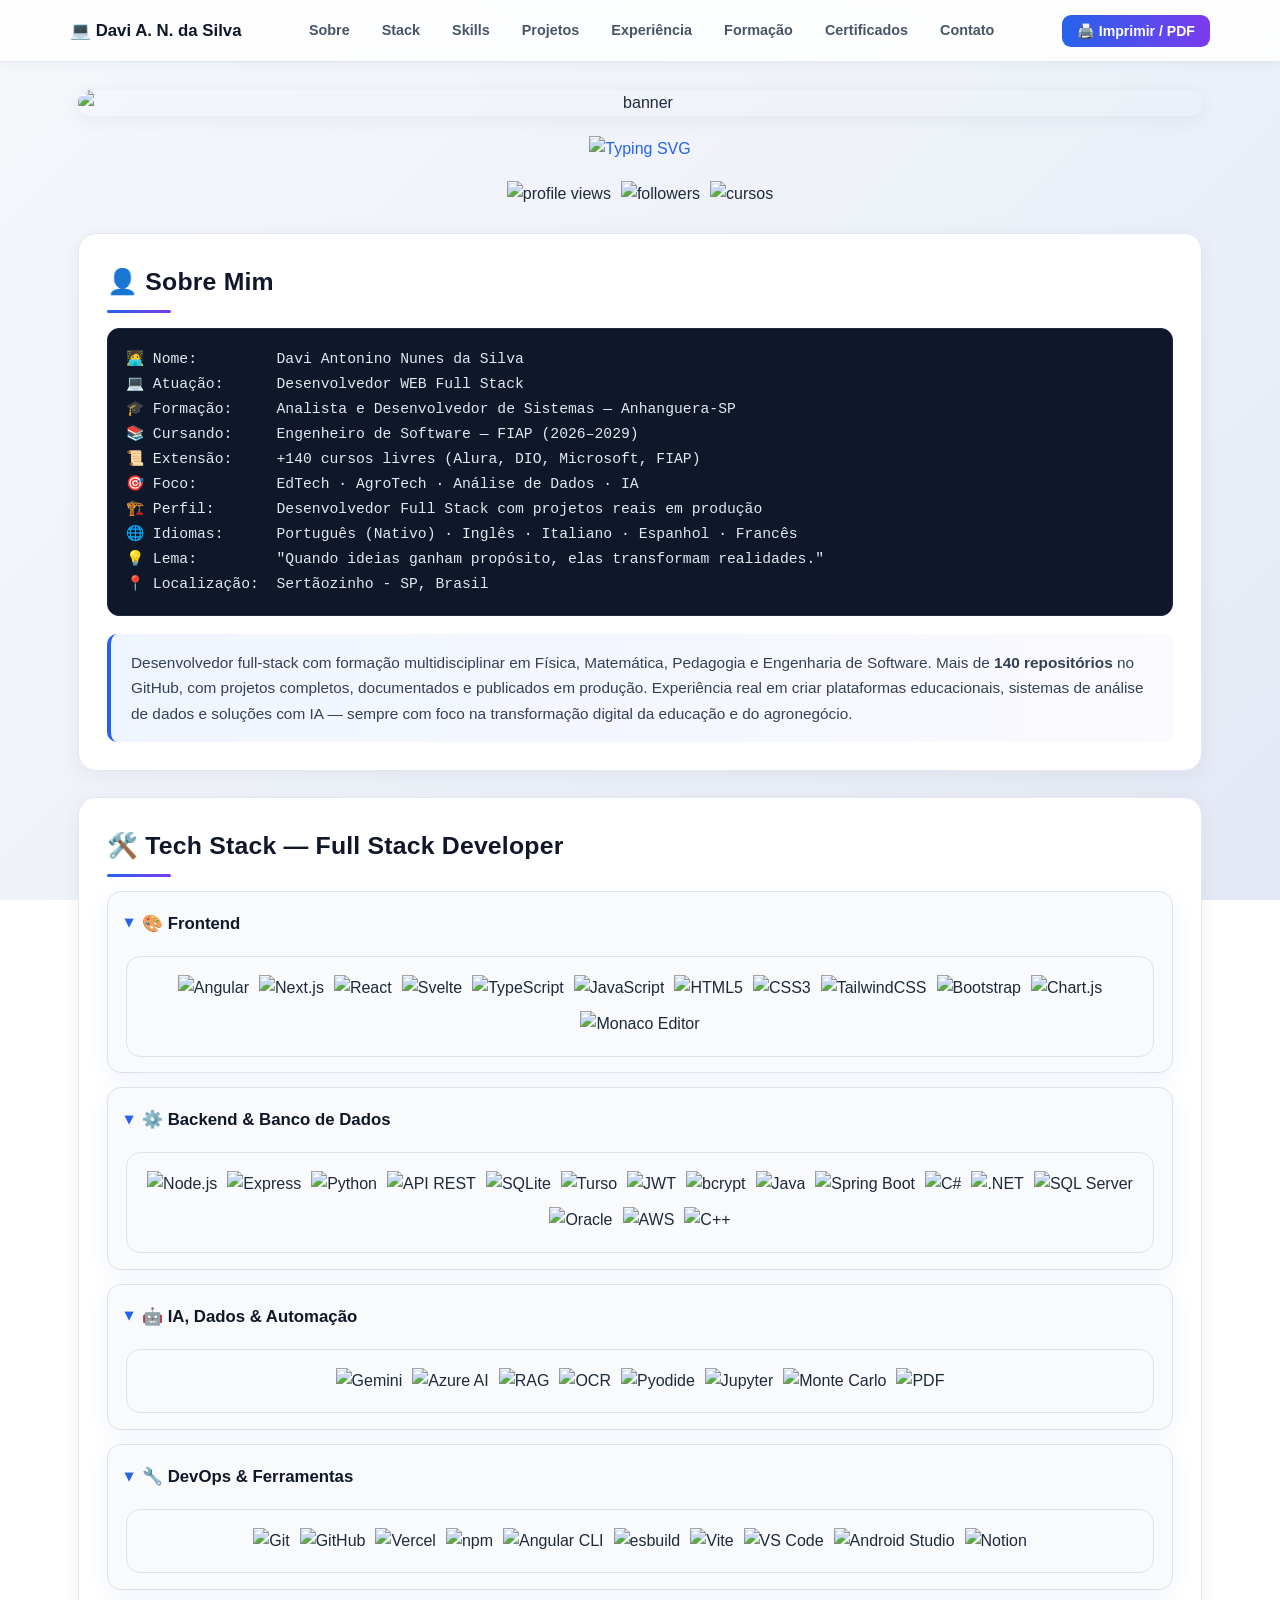
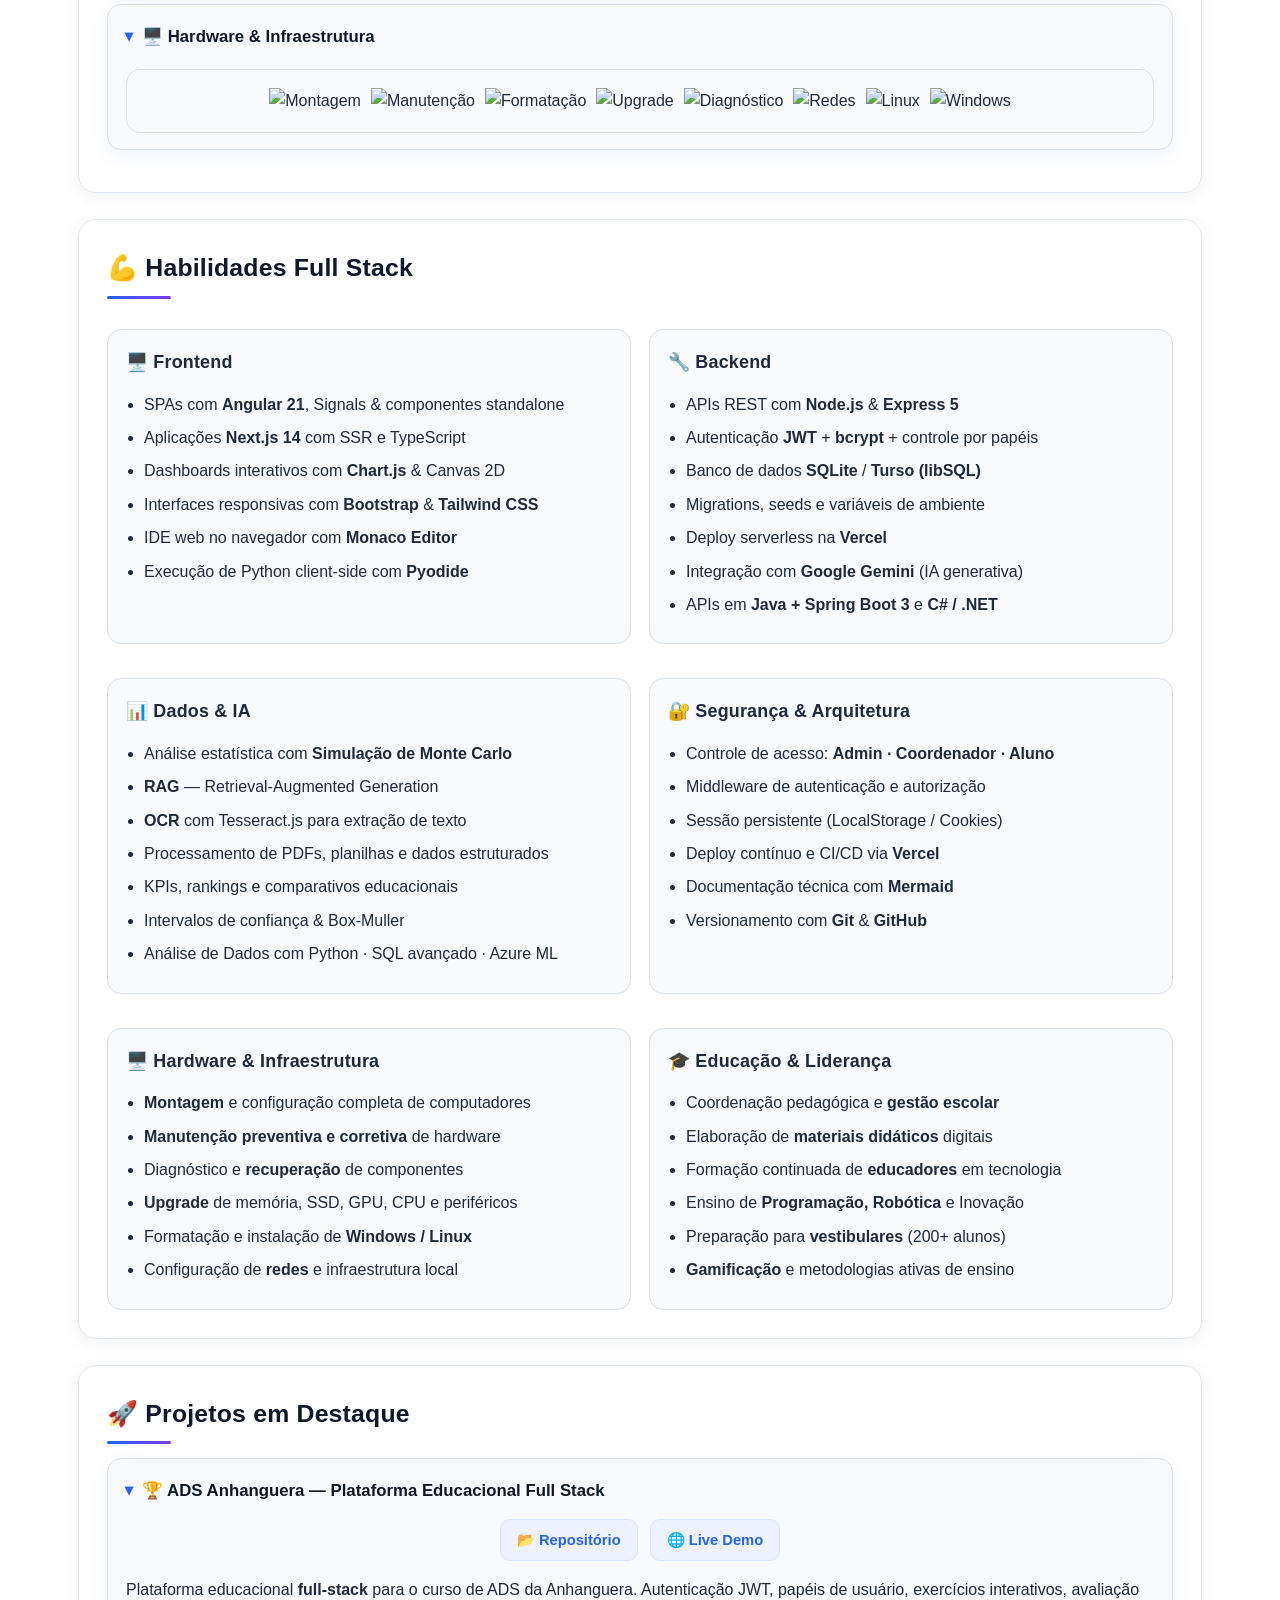
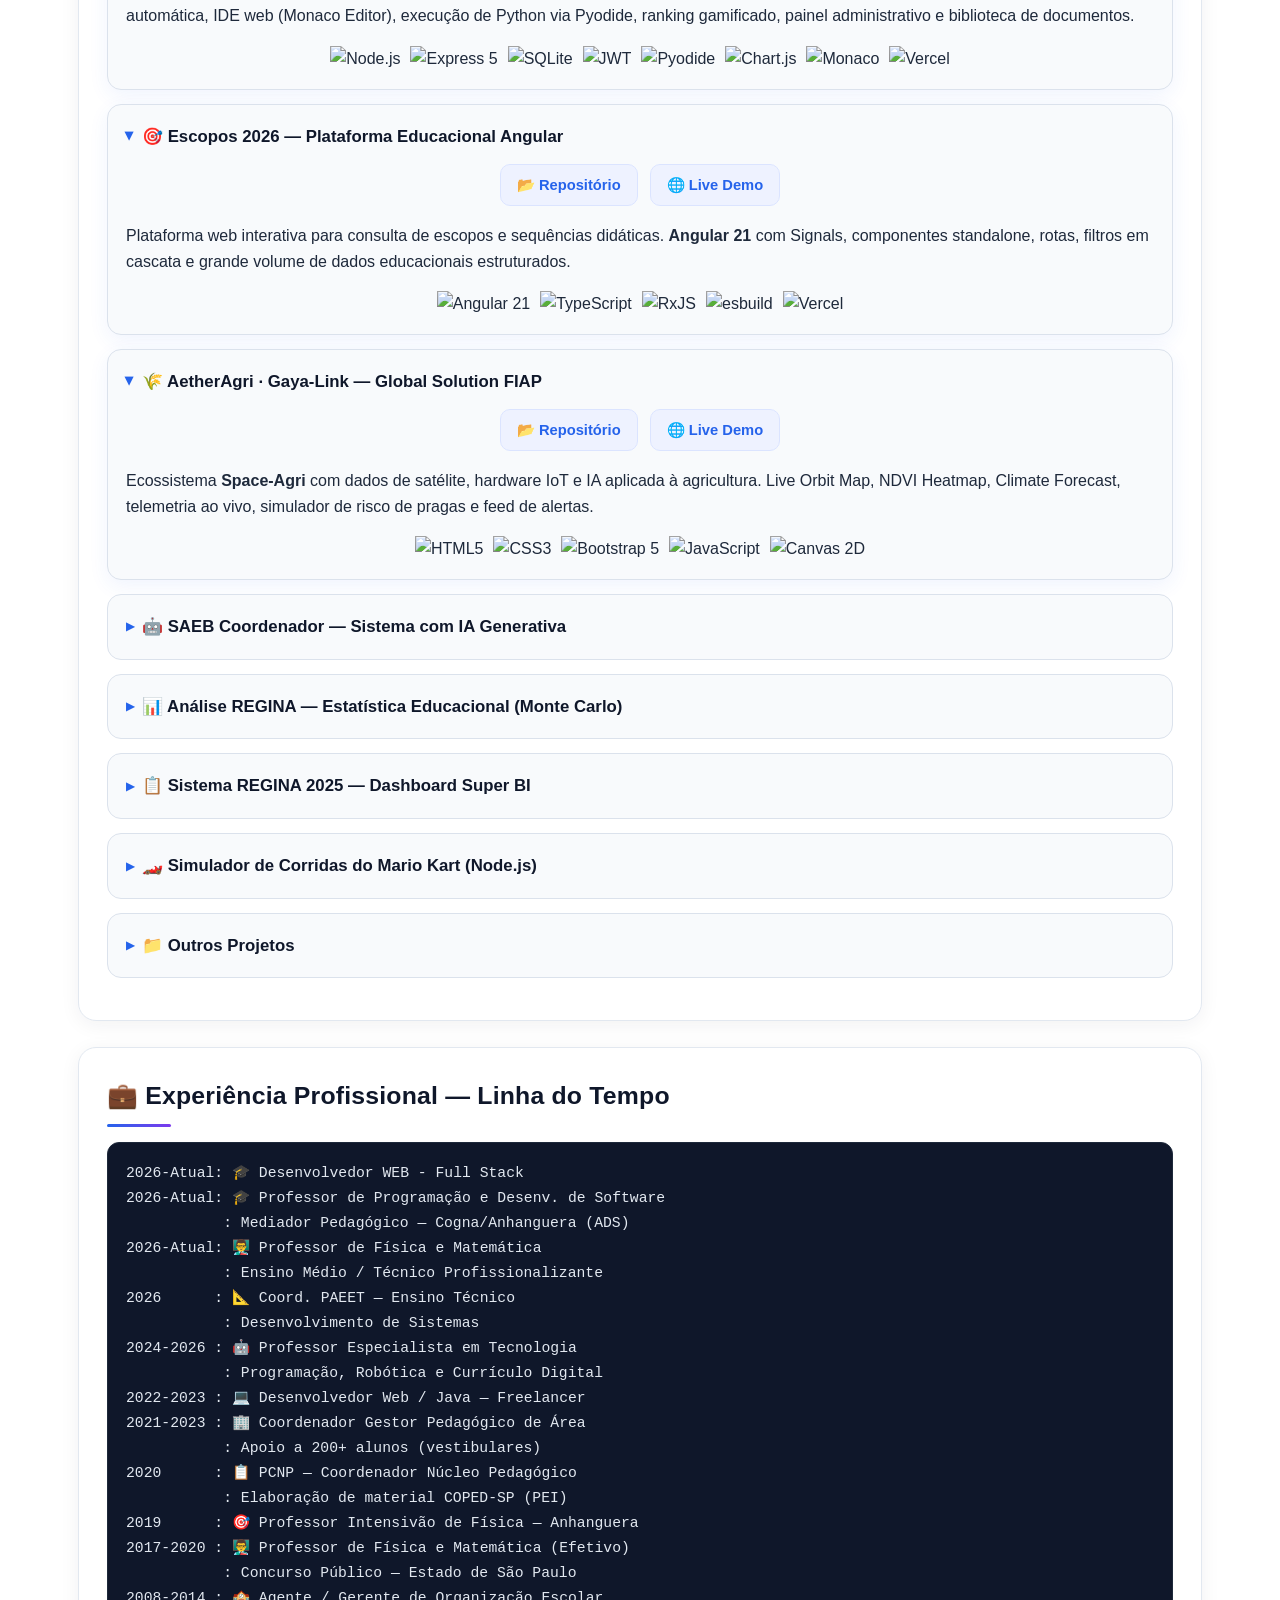
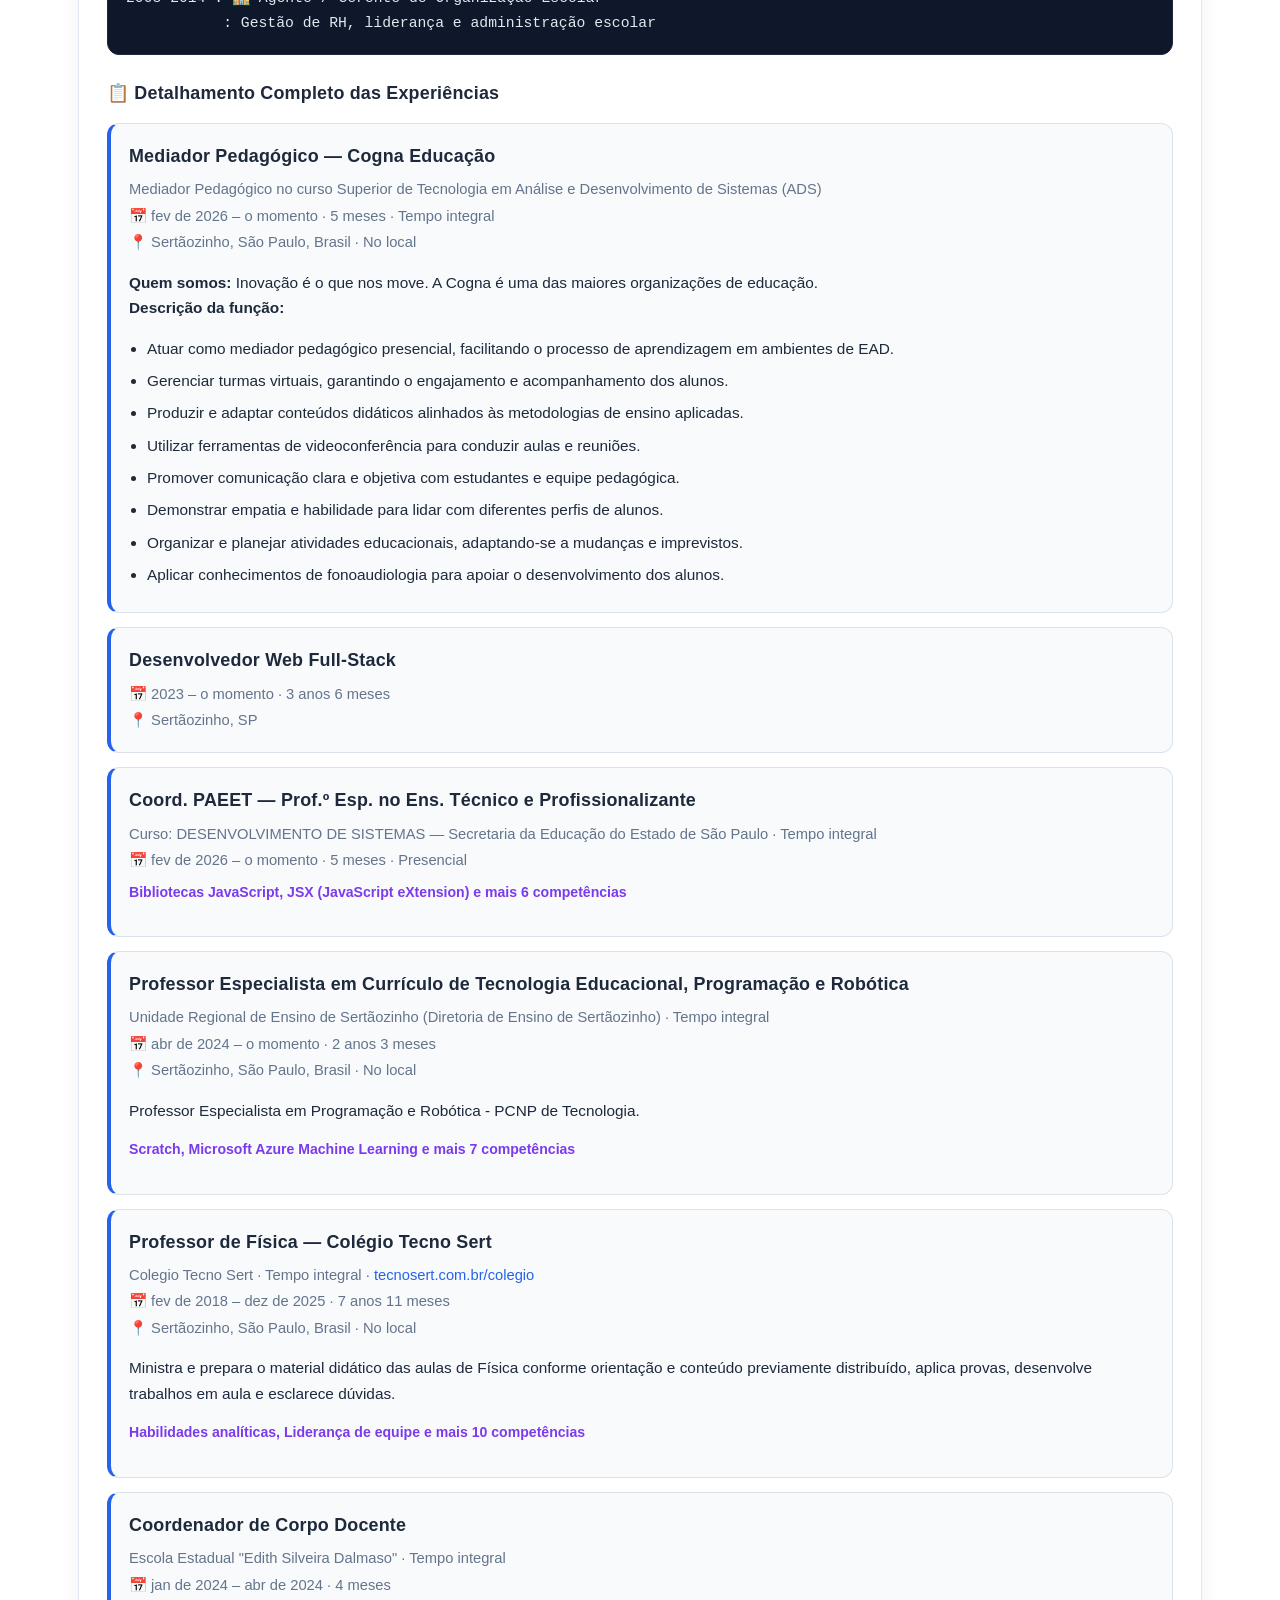
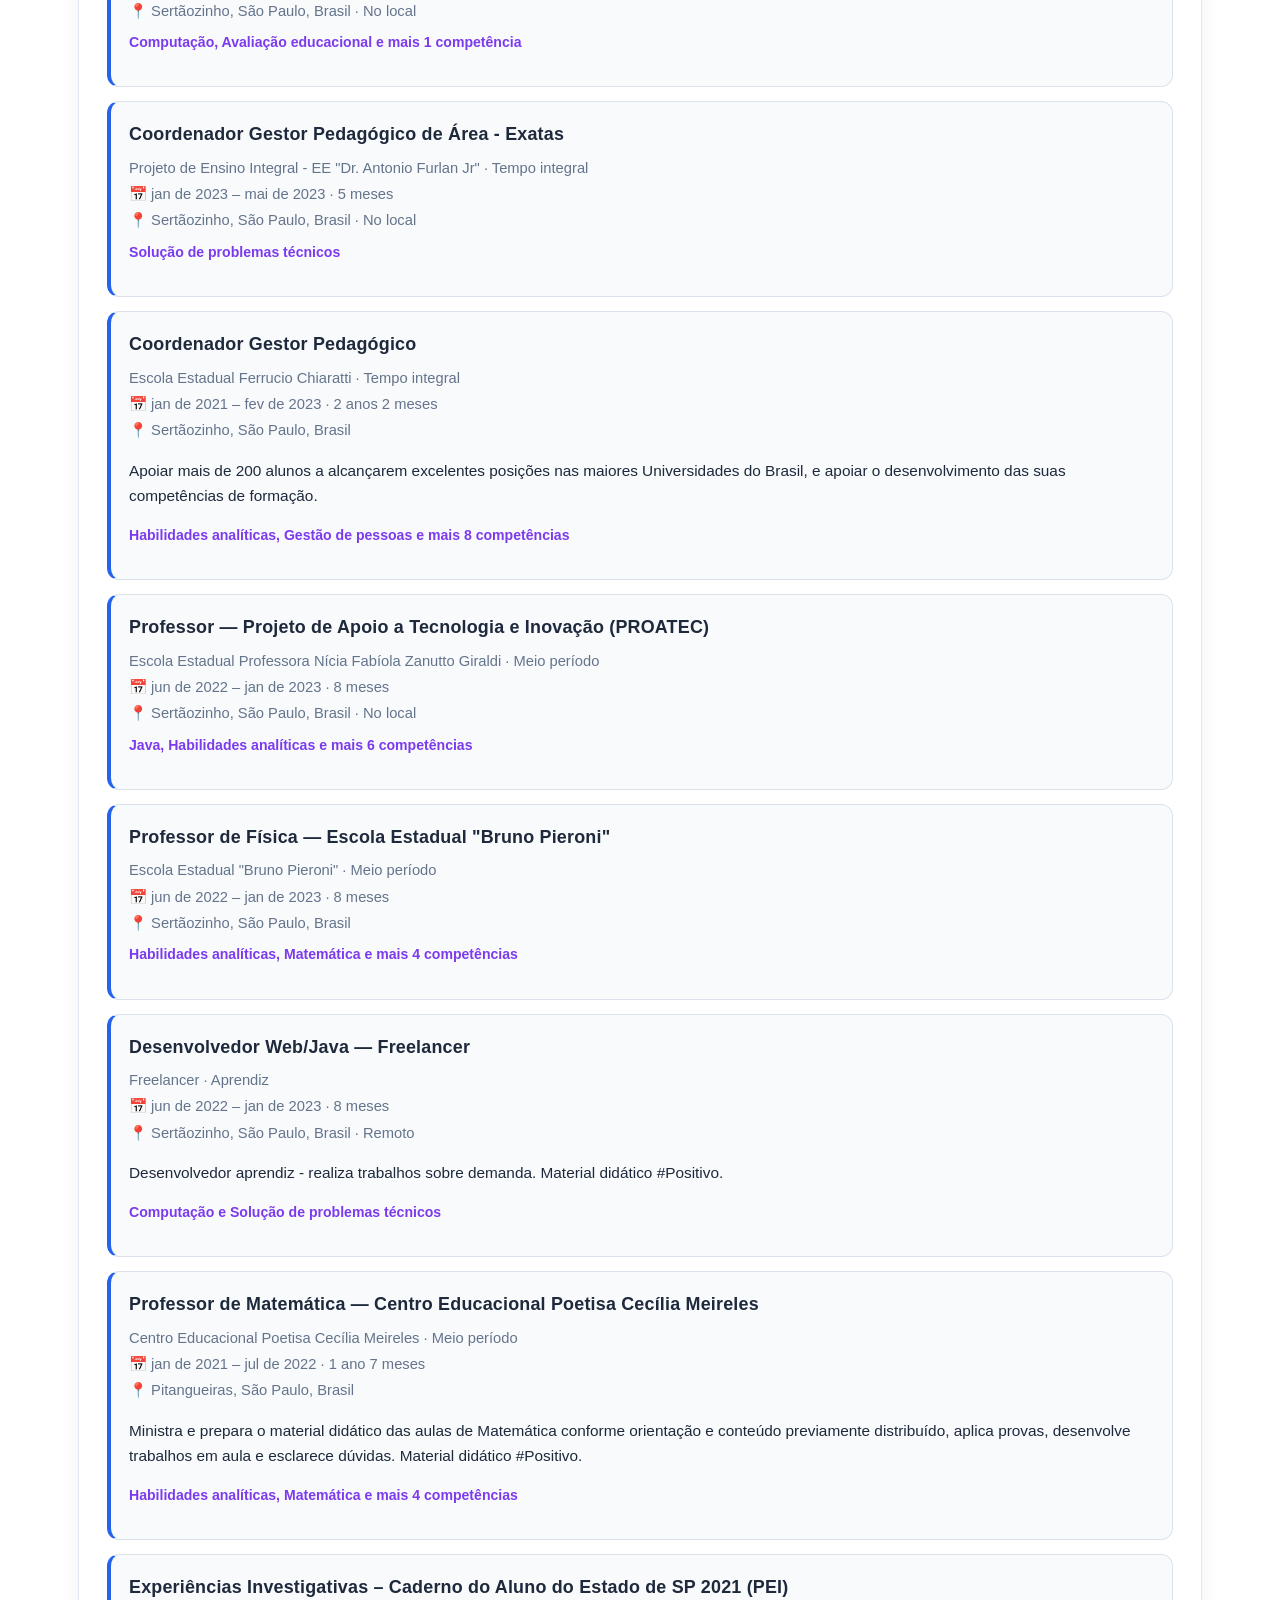
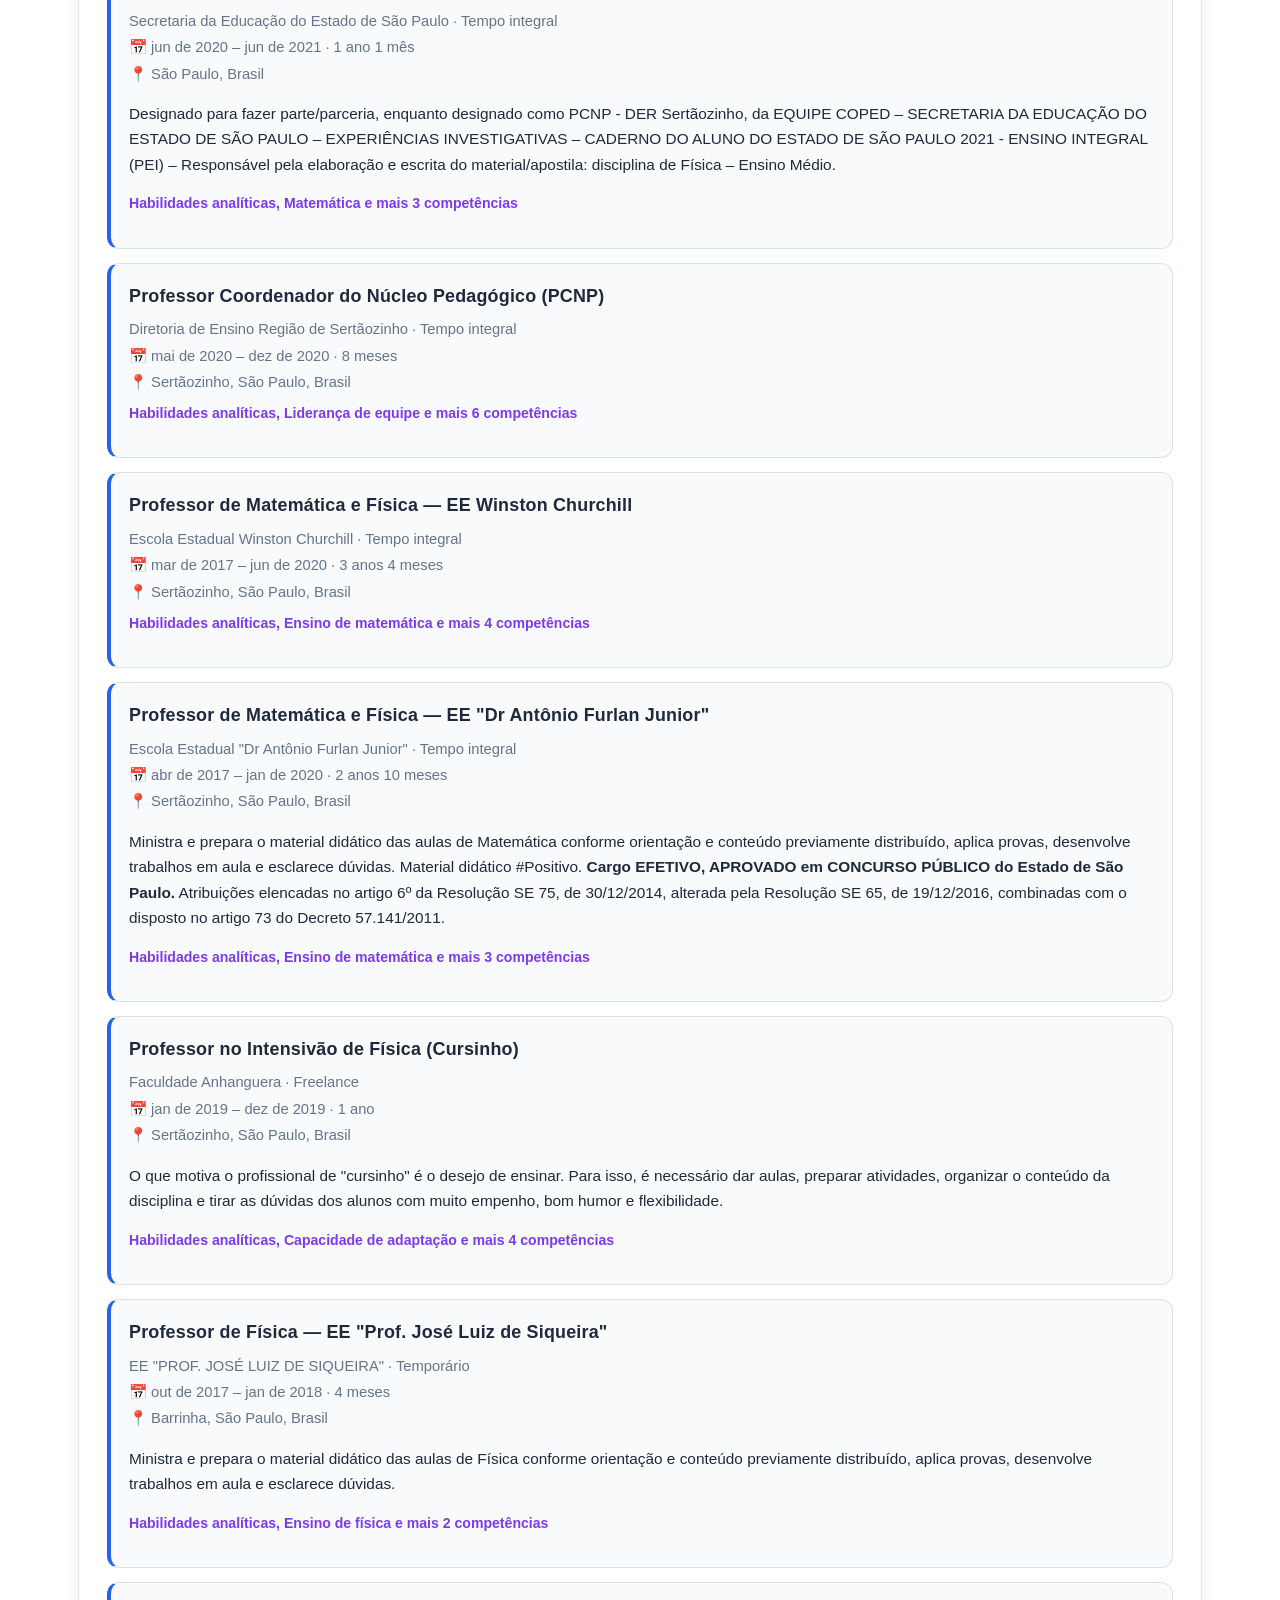
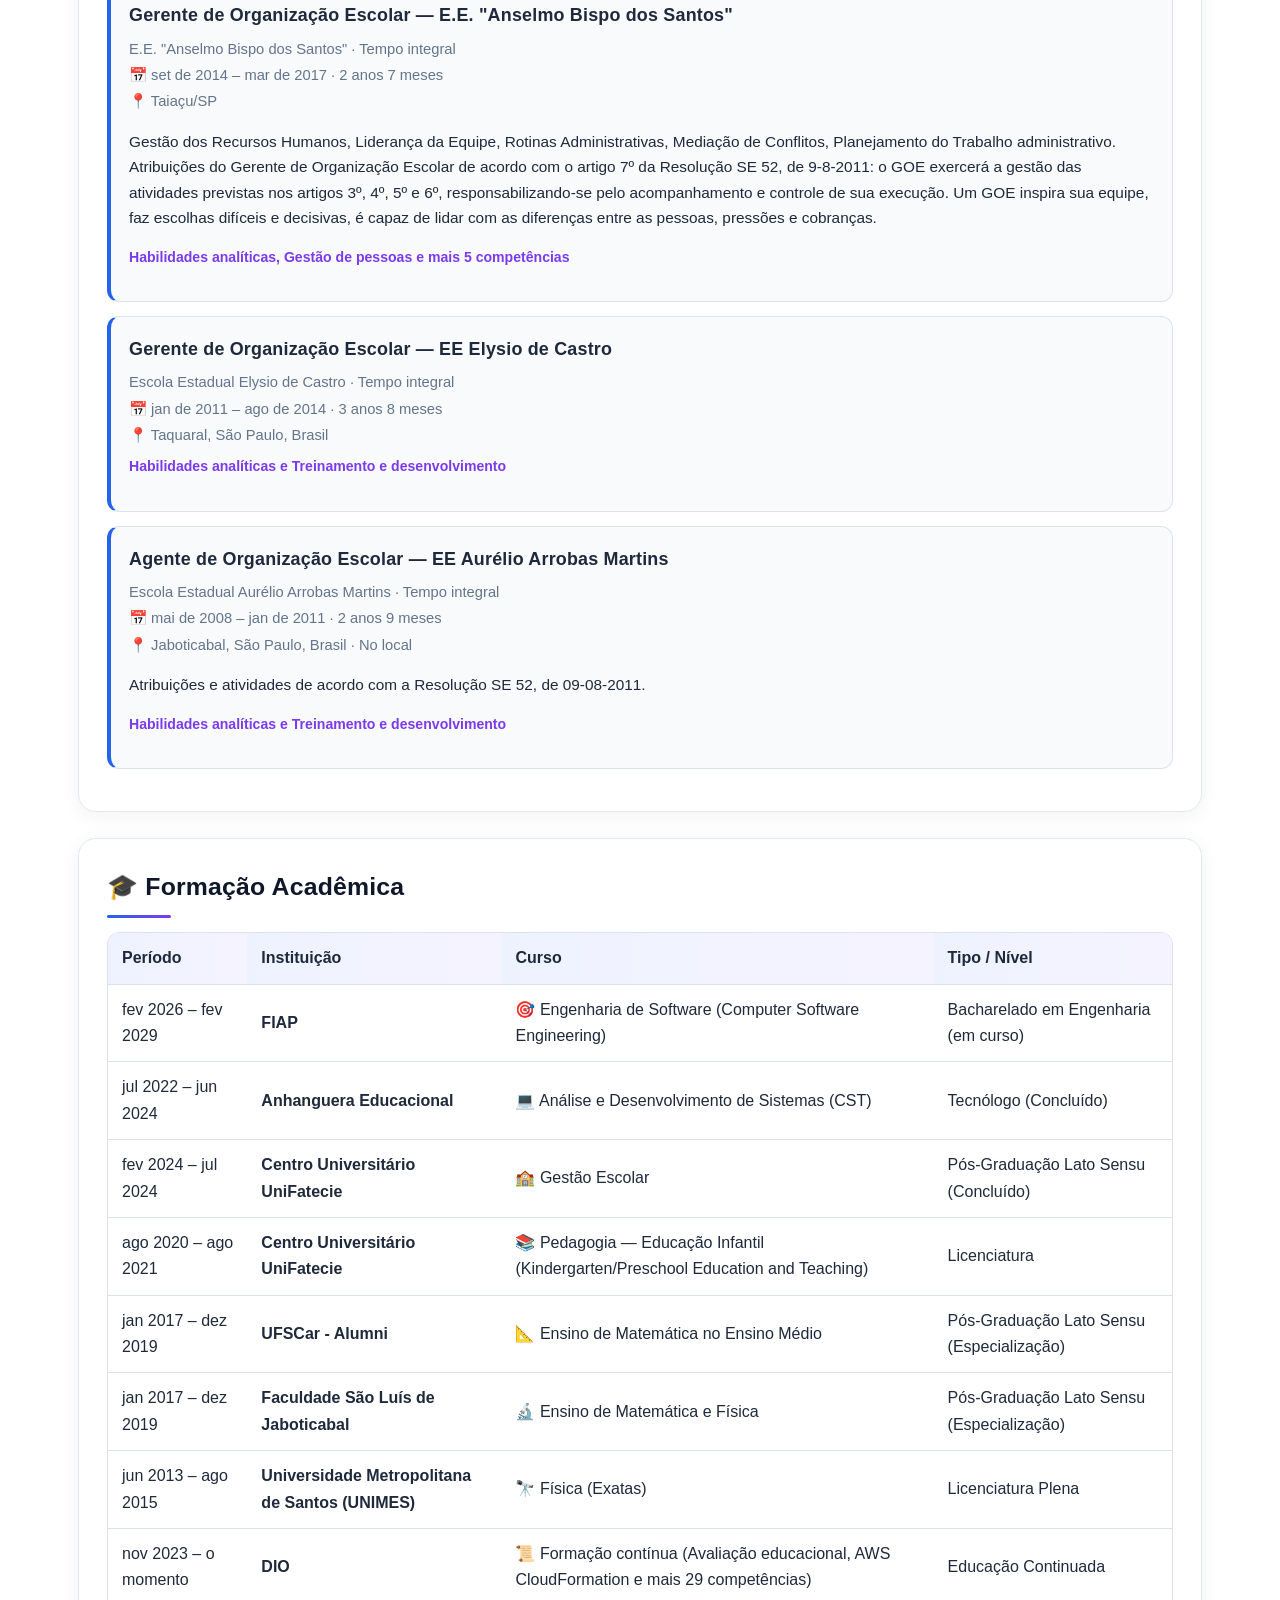
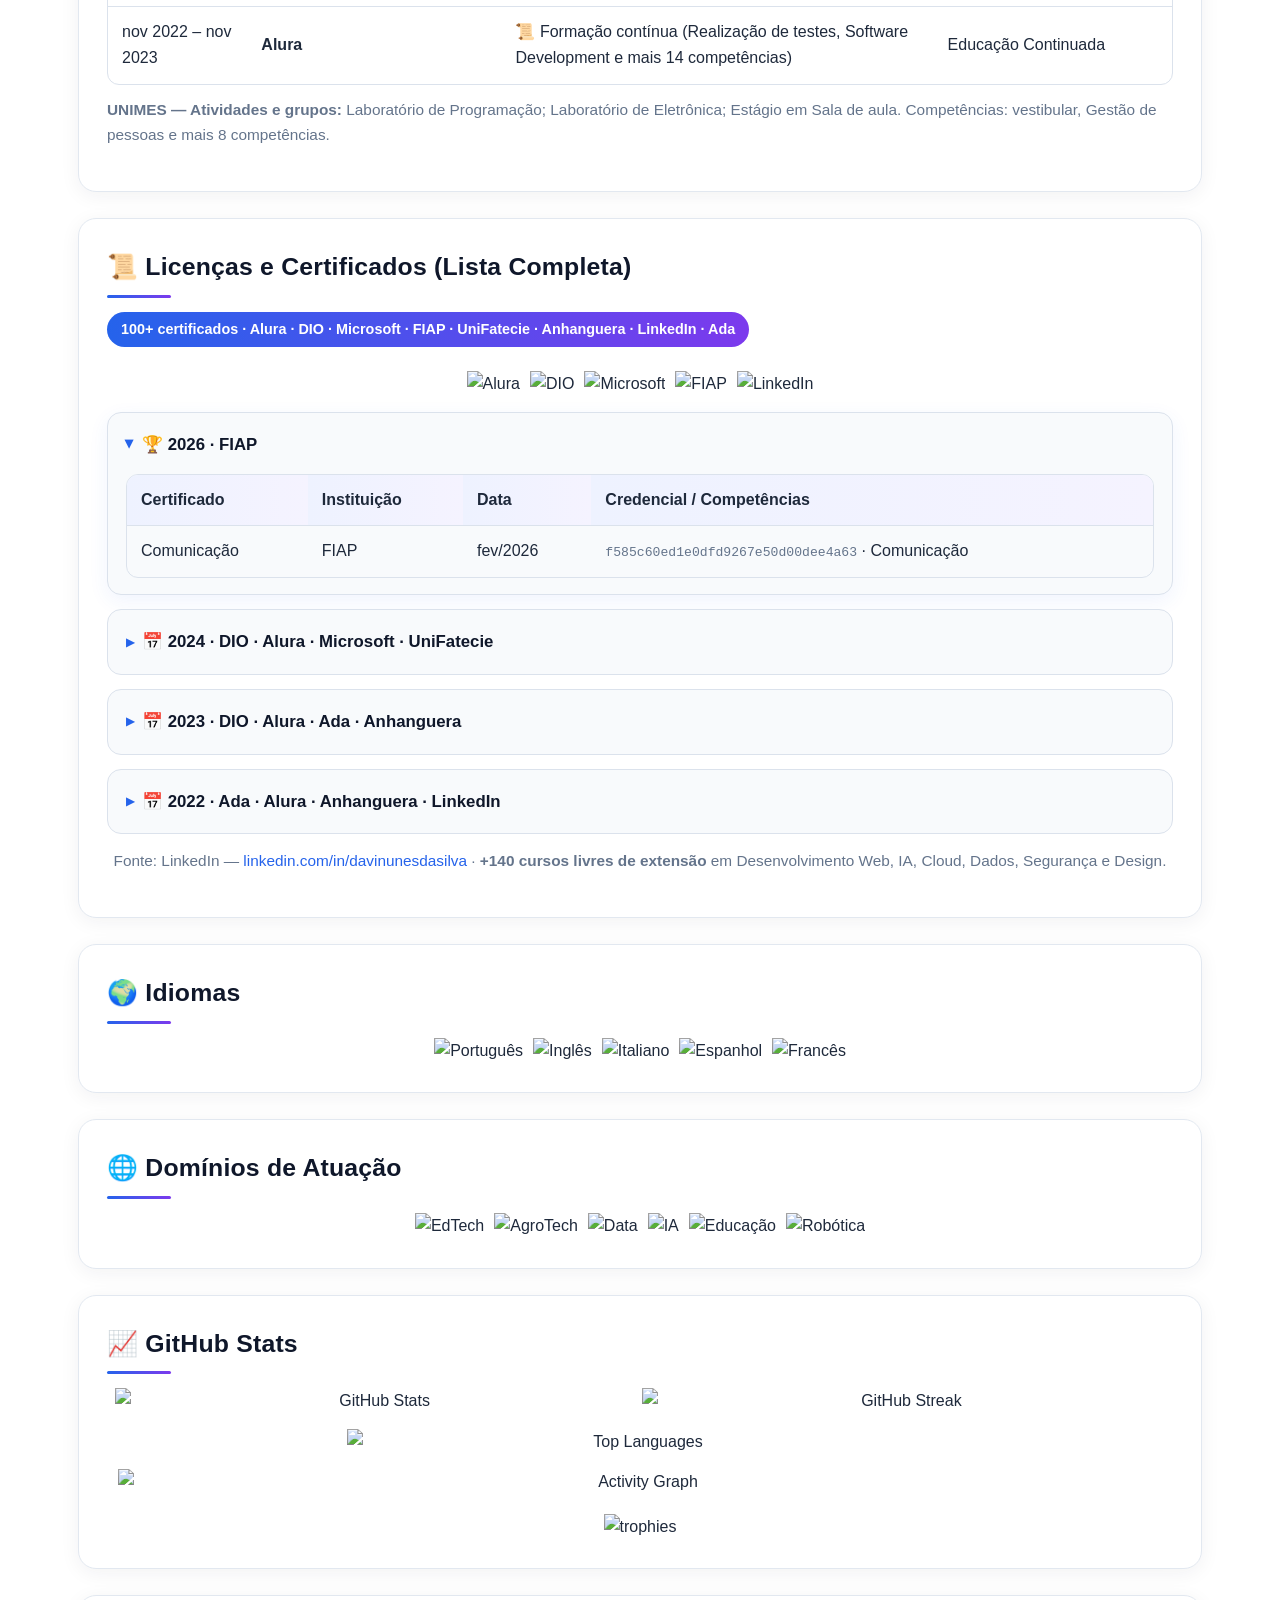
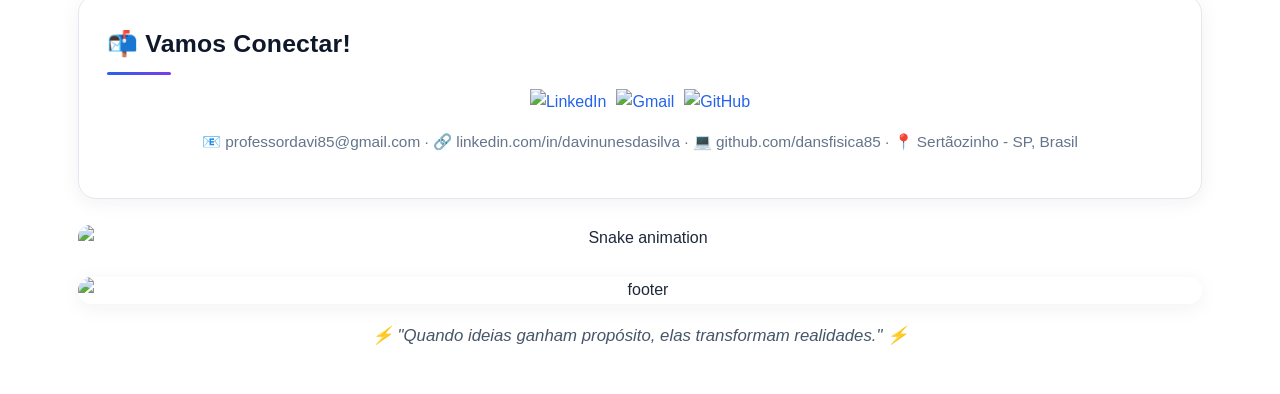
==== commit c26de117: "Implement code changes to enhance functionality and improve performance" ====
--- a/index.html
+++ b/index.html
@@ -1,378 +1,126 @@
 <!DOCTYPE html>
 <html lang="pt-BR">
 <head>
-  <meta charset="UTF-8" />
-  <meta name="viewport" content="width=device-width, initial-scale=1.0" />
-  <title>Davi Antonino Nunes da Silva</title>
-  <style>
-    :root{
-      --bg:#f5f7fb;
-      --bg-grad-1:#eef2f9;
-      --bg-grad-2:#e3e9f5;
-      --panel:#ffffff;
-      --panel-2:#f8fafc;
-      --border:#e2e8f0;
-      --border-2:#dbe2ec;
-      --text:#1e293b;
-      --muted:#64748b;
-      --link:#2563eb;
-      --accent:#7c3aed;
-      --nav-h:62px;
-      --shadow:0 4px 20px rgba(30,41,59,0.06);
-      --shadow-hover:0 10px 30px rgba(30,41,59,0.12);
-    }
-    *{box-sizing:border-box}
-    html{scroll-behavior:smooth; scroll-padding-top:calc(var(--nav-h) + 16px)}
-    body{
-      margin:0;
-      padding:0;
-      font-family:"Segoe UI", Arial, Helvetica, sans-serif;
-      line-height:1.65;
-      background:linear-gradient(135deg, var(--bg) 0%, var(--bg-grad-1) 50%, var(--bg-grad-2) 100%);
-      background-attachment:fixed;
-      color:var(--text);
-    }
-    a{color:var(--link); text-decoration:none; transition:color .2s ease}
-    a:hover{color:var(--accent); text-decoration:underline}
-    img{max-width:100%; height:auto; display:inline-block}
-
-    h1,h2,h3{margin:0 0 14px; letter-spacing:.2px}
-    h2{
-      display:flex;
-      align-items:center;
-      gap:10px;
-      font-size:1.55rem;
-      color:#0f172a;
-      position:relative;
-      padding-bottom:10px;
-      margin-top:0;
-    }
-    h2::after{
-      content:"";
-      position:absolute;
-      left:0; bottom:0;
-      width:64px; height:3px;
-      border-radius:3px;
-      background:linear-gradient(90deg, var(--link), var(--accent));
-    }
-    h3{font-size:1.12rem; color:#1e293b}
-
-    /* ===== NAV FIXO ===== */
-    .navbar{
-      position:sticky;
-      top:0;
-      z-index:1000;
-      height:var(--nav-h);
-      background:rgba(255,255,255,0.85);
-      backdrop-filter:blur(12px);
-      -webkit-backdrop-filter:blur(12px);
-      border-bottom:1px solid var(--border);
-      box-shadow:0 2px 12px rgba(30,41,59,0.05);
-    }
-    .nav-inner{
-      max-width:1180px;
-      margin:0 auto;
-      height:100%;
-      padding:0 20px;
-      display:flex;
-      align-items:center;
-      justify-content:space-between;
-      gap:16px;
-    }
-    .nav-brand{
-      font-weight:800;
-      font-size:1.05rem;
-      color:#0f172a;
-      white-space:nowrap;
-      display:flex;
-      align-items:center;
-      gap:8px;
-    }
-    .nav-links{
-      display:flex;
-      gap:6px;
-      flex-wrap:wrap;
-      align-items:center;
-      overflow-x:auto;
-    }
-    .nav-links a{
-      padding:7px 13px;
-      border-radius:9px;
-      font-size:.9rem;
-      font-weight:600;
-      color:#475569;
-      white-space:nowrap;
-      transition:all .2s ease;
-    }
-    .nav-links a:hover{
-      background:#eef2ff;
-      color:var(--link);
-      text-decoration:none;
-      transform:translateY(-1px);
-    }
-    .btn-print{
-      padding:8px 15px;
-      border:none;
-      border-radius:9px;
-      font-weight:700;
-      font-size:.88rem;
-      cursor:pointer;
-      color:#fff;
-      background:linear-gradient(90deg, var(--link), var(--accent));
-      transition:all .22s ease;
-      white-space:nowrap;
-      display:inline-flex;
-      align-items:center;
-      gap:6px;
-    }
-    .btn-print:hover{
-      transform:translateY(-2px);
-      box-shadow:0 6px 16px rgba(37,99,235,0.35);
-    }
-
-    .container{max-width:1180px; margin:0 auto; padding:28px}
-    .center{text-align:center}
-
-    @keyframes fadeUp{
-      from{opacity:0; transform:translateY(24px)}
-      to{opacity:1; transform:translateY(0)}
-    }
-    @keyframes floatIn{
-      from{opacity:0; transform:scale(.97)}
-      to{opacity:1; transform:scale(1)}
-    }
-    .section{
-      margin:26px 0;
-      padding:28px;
-      background:var(--panel);
-      border:1px solid var(--border);
-      border-radius:18px;
-      box-shadow:var(--shadow);
-      animation:fadeUp .6s ease both;
-      transition:box-shadow .3s ease, transform .3s ease;
-    }
-    .section:hover{
-      box-shadow:var(--shadow-hover);
-      transform:translateY(-2px);
-    }
-    .subsection{
-      margin:16px 0 0;
-      padding:18px;
-      background:var(--panel-2);
-      border:1px solid var(--border-2);
-      border-radius:14px;
-      transition:transform .25s ease, box-shadow .25s ease;
-    }
-    .subsection:hover{
-      transform:translateY(-3px);
-      box-shadow:0 6px 18px rgba(37,99,235,0.08);
-    }
-
-    details{
-      margin:14px 0;
-      padding:16px 18px;
-      background:var(--panel-2);
-      border:1px solid var(--border-2);
-      border-radius:14px;
-      transition:box-shadow .25s ease;
-      overflow:hidden;
-    }
-    details[open]{box-shadow:0 6px 20px rgba(37,99,235,0.07)}
-    details:hover{box-shadow:0 6px 20px rgba(37,99,235,0.10)}
-    summary{
-      cursor:pointer;
-      font-weight:700;
-      font-size:1.05rem;
-      color:#0f172a;
-      list-style:none;
-      display:flex;
-      align-items:center;
-      gap:8px;
-      padding:2px 0;
-      transition:color .2s ease;
-    }
-    summary:hover{color:var(--link)}
-    summary::-webkit-details-marker{display:none}
-    summary::before{
-      content:"▶";
-      font-size:.7rem;
-      color:var(--link);
-      transition:transform .25s ease;
-      display:inline-block;
-    }
-    details[open] summary::before{transform:rotate(90deg)}
-    details[open] > *:not(summary){animation:floatIn .4s ease both}
-
-    table{
-      width:100%;
-      border-collapse:separate;
-      border-spacing:0;
-      margin-top:14px;
-      border:1px solid var(--border-2);
-      border-radius:12px;
-      overflow:hidden;
-    }
-    th,td{
-      border-bottom:1px solid var(--border-2);
-      padding:12px 14px;
-      vertical-align:middle;
-      text-align:left;
-    }
-    th{
-      background:linear-gradient(90deg, #eef2ff, #f5f3ff);
-      color:#1e293b;
-      font-weight:700;
-    }
-    tr:last-child td{border-bottom:none}
-    tbody tr{transition:background .2s ease}
-    tbody tr:hover{background:#f1f5ff}
-
-    pre, code{
-      background:#0f172a;
-      color:#e2e8f0;
-      border-radius:12px;
-      padding:18px;
-      overflow:auto;
-      white-space:pre-wrap;
-      word-break:break-word;
-      font-family:"Fira Code", "Consolas", monospace;
-      font-size:.92rem;
-      line-height:1.7;
-      border:1px solid #1e293b;
-    }
-
-    ul{margin:8px 0 0 18px; padding:0}
-    li{margin:7px 0}
-
-    .badge-row{
-      display:flex;
-      flex-wrap:wrap;
-      gap:10px;
-      justify-content:center;
-      align-items:center;
-    }
-    .badge-row img{transition:transform .2s ease, filter .2s ease}
-    .badge-row img:hover{
-      transform:translateY(-3px) scale(1.05);
-      filter:drop-shadow(0 4px 8px rgba(37,99,235,0.25));
-    }
-
-    .grid-2{display:grid; grid-template-columns:repeat(2, 1fr); gap:18px}
-
-    .muted{color:var(--muted)}
-    .small{font-size:.96rem}
-
-    .project-links{
-      display:flex;
-      gap:12px;
-      flex-wrap:wrap;
-      justify-content:center;
-      margin:12px 0 16px;
-    }
-    .project-links a{
-      display:inline-flex;
-      align-items:center;
-      gap:6px;
-      padding:8px 16px;
-      border-radius:10px;
-      font-weight:600;
-      font-size:.92rem;
-      background:#eef2ff;
-      border:1px solid #dbe4ff;
-      transition:all .22s ease;
-    }
-    .project-links a:hover{
-      background:var(--link);
-      color:#fff;
-      text-decoration:none;
-      transform:translateY(-2px);
-      box-shadow:0 6px 16px rgba(37,99,235,0.3);
-    }
-
-    .quote{
-      margin:18px 0 0;
-      padding:16px 20px;
-      border-left:4px solid var(--link);
-      background:linear-gradient(90deg, #eff5ff, #faf9ff);
-      border-radius:10px;
-      color:#334155;
-    }
-
-    .footer-note{
-      text-align:center;
-      margin-top:18px;
-      font-style:italic;
-      font-size:1.05rem;
-      color:#475569;
-    }
-
-    .banner-img{border-radius:18px; box-shadow:var(--shadow)}
-
-    @media (max-width: 900px){
-      .grid-2{grid-template-columns:1fr}
-      .container{padding:14px}
-      .section{padding:20px}
-      h2{font-size:1.3rem}
-      .nav-brand{font-size:.9rem}
-      .nav-links a{padding:6px 9px; font-size:.82rem}
-    }
-
-    /* ===== ESTILOS DE IMPRESSÃO / PDF ===== */
-    @media print{
-      @page{ margin:12mm; }
-      body{
-        background:#fff !important;
-        color:#000;
-        font-size:11pt;
-      }
-      .navbar, .btn-print, .snake-anim{ display:none !important; }
-      .container{ max-width:100%; padding:0; }
-      .section{
-        box-shadow:none !important;
-        border:1px solid #ccc;
-        margin:10px 0;
-        padding:14px;
-        animation:none !important;
-        transform:none !important;
-        break-inside:avoid;
-        page-break-inside:avoid;
-      }
-      .subsection{ box-shadow:none !important; transform:none !important; break-inside:avoid; }
-      details{ box-shadow:none !important; break-inside:avoid; }
-      details:not([open]){ display:block; }
-      details > *{ display:block !important; }
-      summary::before{ content:""; }
-      pre, code{
-        background:#f4f4f4 !important;
-        color:#000 !important;
-        border:1px solid #ddd;
-      }
-      h2{ color:#000; }
-      h2::after{ background:#000; }
-      a{ color:#000; text-decoration:none; }
-      .badge-row img:hover{ transform:none; filter:none; }
-      .banner-img{ box-shadow:none; }
-    }
-  </style>
+<meta charset="UTF-8" />
+<meta name="viewport" content="width=device-width, initial-scale=1.0" />
+<title>Davi Antonino Nunes da Silva — Currículo Completo</title>
+<style>
+  :root{
+    --bg:#f5f7fb; --bg-grad-1:#eef2f9; --bg-grad-2:#e3e9f5;
+    --panel:#ffffff; --panel-2:#f8fafc; --border:#e2e8f0; --border-2:#dbe2ec;
+    --text:#1e293b; --muted:#64748b; --link:#2563eb; --accent:#7c3aed;
+    --nav-h:62px; --shadow:0 4px 20px rgba(30,41,59,0.06);
+    --shadow-hover:0 10px 30px rgba(30,41,59,0.12);
+  }
+  *{box-sizing:border-box}
+  html{scroll-behavior:smooth; scroll-padding-top:calc(var(--nav-h) + 16px)}
+  body{margin:0;padding:0;font-family:"Segoe UI",Arial,Helvetica,sans-serif;line-height:1.65;
+    background:linear-gradient(135deg,var(--bg) 0%,var(--bg-grad-1) 50%,var(--bg-grad-2) 100%);
+    background-attachment:fixed;color:var(--text);}
+  a{color:var(--link);text-decoration:none;transition:color .2s ease}
+  a:hover{color:var(--accent);text-decoration:underline}
+  img{max-width:100%;height:auto;display:inline-block}
+  h1,h2,h3{margin:0 0 14px;letter-spacing:.2px}
+  h2{display:flex;align-items:center;gap:10px;font-size:1.55rem;color:#0f172a;position:relative;padding-bottom:10px;margin-top:0;}
+  h2::after{content:"";position:absolute;left:0;bottom:0;width:64px;height:3px;border-radius:3px;background:linear-gradient(90deg,var(--link),var(--accent));}
+  h3{font-size:1.12rem;color:#1e293b}
+  .navbar{position:sticky;top:0;z-index:1000;height:var(--nav-h);background:rgba(255,255,255,0.85);backdrop-filter:blur(12px);-webkit-backdrop-filter:blur(12px);border-bottom:1px solid var(--border);box-shadow:0 2px 12px rgba(30,41,59,0.05);}
+  .nav-inner{max-width:1180px;margin:0 auto;height:100%;padding:0 20px;display:flex;align-items:center;justify-content:space-between;gap:16px;}
+  .nav-brand{font-weight:800;font-size:1.05rem;color:#0f172a;white-space:nowrap;display:flex;align-items:center;gap:8px;}
+  .nav-links{display:flex;gap:6px;flex-wrap:wrap;align-items:center;overflow-x:auto;}
+  .nav-links a{padding:7px 13px;border-radius:9px;font-size:.9rem;font-weight:600;color:#475569;white-space:nowrap;transition:all .2s ease;}
+  .nav-links a:hover{background:#eef2ff;color:var(--link);text-decoration:none;transform:translateY(-1px);}
+  .btn-print{padding:8px 15px;border:none;border-radius:9px;font-weight:700;font-size:.88rem;cursor:pointer;color:#fff;background:linear-gradient(90deg,var(--link),var(--accent));transition:all .22s ease;white-space:nowrap;display:inline-flex;align-items:center;gap:6px;}
+  .btn-print:hover{transform:translateY(-2px);box-shadow:0 6px 16px rgba(37,99,235,0.35);}
+  .container{max-width:1180px;margin:0 auto;padding:28px}
+  .center{text-align:center}
+  @keyframes fadeUp{from{opacity:0;transform:translateY(24px)}to{opacity:1;transform:translateY(0)}}
+  @keyframes floatIn{from{opacity:0;transform:scale(.97)}to{opacity:1;transform:scale(1)}}
+  .section{margin:26px 0;padding:28px;background:var(--panel);border:1px solid var(--border);border-radius:18px;box-shadow:var(--shadow);animation:fadeUp .6s ease both;transition:box-shadow .3s ease,transform .3s ease;}
+  .section:hover{box-shadow:var(--shadow-hover);transform:translateY(-2px);}
+  .subsection{margin:16px 0 0;padding:18px;background:var(--panel-2);border:1px solid var(--border-2);border-radius:14px;transition:transform .25s ease,box-shadow .25s ease;}
+  .subsection:hover{transform:translateY(-3px);box-shadow:0 6px 18px rgba(37,99,235,0.08);}
+  details{margin:14px 0;padding:16px 18px;background:var(--panel-2);border:1px solid var(--border-2);border-radius:14px;transition:box-shadow .25s ease;overflow:hidden;}
+  details[open]{box-shadow:0 6px 20px rgba(37,99,235,0.07)}
+  details:hover{box-shadow:0 6px 20px rgba(37,99,235,0.10)}
+  summary{cursor:pointer;font-weight:700;font-size:1.05rem;color:#0f172a;list-style:none;display:flex;align-items:center;gap:8px;padding:2px 0;transition:color .2s ease;}
+  summary:hover{color:var(--link)}
+  summary::-webkit-details-marker{display:none}
+  summary::before{content:"▶";font-size:.7rem;color:var(--link);transition:transform .25s ease;display:inline-block;}
+  details[open] summary::before{transform:rotate(90deg)}
+  details[open] > *:not(summary){animation:floatIn .4s ease both}
+  table{width:100%;border-collapse:separate;border-spacing:0;margin-top:14px;border:1px solid var(--border-2);border-radius:12px;overflow:hidden;}
+  th,td{border-bottom:1px solid var(--border-2);padding:12px 14px;vertical-align:middle;text-align:left;}
+  th{background:linear-gradient(90deg,#eef2ff,#f5f3ff);color:#1e293b;font-weight:700;}
+  tr:last-child td{border-bottom:none}
+  tbody tr{transition:background .2s ease}
+  tbody tr:hover{background:#f1f5ff}
+  pre,code{background:#0f172a;color:#e2e8f0;border-radius:12px;padding:18px;overflow:auto;white-space:pre-wrap;word-break:break-word;font-family:"Fira Code","Consolas",monospace;font-size:.92rem;line-height:1.7;border:1px solid #1e293b;}
+  ul{margin:8px 0 0 18px;padding:0}
+  li{margin:7px 0}
+  .badge-row{display:flex;flex-wrap:wrap;gap:10px;justify-content:center;align-items:center;}
+  .badge-row img{transition:transform .2s ease,filter .2s ease}
+  .badge-row img:hover{transform:translateY(-3px) scale(1.05);filter:drop-shadow(0 4px 8px rgba(37,99,235,0.25));}
+  .grid-2{display:grid;grid-template-columns:repeat(2,1fr);gap:18px}
+  .muted{color:var(--muted)}
+  .small{font-size:.96rem}
+  .project-links{display:flex;gap:12px;flex-wrap:wrap;justify-content:center;margin:12px 0 16px;}
+  .project-links a{display:inline-flex;align-items:center;gap:6px;padding:8px 16px;border-radius:10px;font-weight:600;font-size:.92rem;background:#eef2ff;border:1px solid #dbe4ff;transition:all .22s ease;}
+  .project-links a:hover{background:var(--link);color:#fff;text-decoration:none;transform:translateY(-2px);box-shadow:0 6px 16px rgba(37,99,235,0.3);}
+  .quote{margin:18px 0 0;padding:16px 20px;border-left:4px solid var(--link);background:linear-gradient(90deg,#eff5ff,#faf9ff);border-radius:10px;color:#334155;}
+  .footer-note{text-align:center;margin-top:18px;font-style:italic;font-size:1.05rem;color:#475569;}
+  .banner-img{border-radius:18px;box-shadow:var(--shadow)}
+  .exp-item{margin:14px 0;padding:18px;background:var(--panel-2);border:1px solid var(--border-2);border-left:4px solid var(--link);border-radius:12px;}
+  .exp-item h3{margin-bottom:6px}
+  .exp-meta{color:var(--muted);font-size:.92rem;margin:2px 0}
+  .exp-tags{margin-top:8px;font-size:.88rem;color:var(--accent);font-weight:600}
+  .cert-count{display:inline-block;background:linear-gradient(90deg,var(--link),var(--accent));color:#fff;padding:6px 14px;border-radius:20px;font-weight:700;font-size:.9rem;margin-bottom:10px}
+  .cred{font-family:"Fira Code",monospace;font-size:.82rem;color:var(--muted);word-break:break-all}
+  @media (max-width:900px){
+    .grid-2{grid-template-columns:1fr}
+    .container{padding:14px}
+    .section{padding:20px}
+    h2{font-size:1.3rem}
+    .nav-brand{font-size:.9rem}
+    .nav-links a{padding:6px 9px;font-size:.82rem}
+  }
+  @media print{
+    @page{margin:12mm;}
+    body{background:#fff !important;color:#000;font-size:10pt;}
+    .navbar,.btn-print,.snake-anim{display:none !important;}
+    .container{max-width:100%;padding:0;}
+    .section{box-shadow:none !important;border:1px solid #ccc;margin:10px 0;padding:14px;animation:none !important;transform:none !important;break-inside:avoid;page-break-inside:avoid;}
+    .subsection,.exp-item{box-shadow:none !important;transform:none !important;break-inside:avoid;}
+    details{box-shadow:none !important;break-inside:avoid;}
+    details:not([open]){display:block;}
+    details > *{display:block !important;}
+    summary::before{content:"";}
+    pre,code{background:#f4f4f4 !important;color:#000 !important;border:1px solid #ddd;}
+    h2{color:#000;} h2::after{background:#000;}
+    a{color:#000;text-decoration:none;}
+    .badge-row img:hover{transform:none;filter:none;}
+    .banner-img{box-shadow:none;}
+  }
+</style>
 </head>
 <body>
 
-  <!-- ===== NAVBAR FIXA ===== -->
-  <nav class="navbar">
-    <div class="nav-inner">
-      <span class="nav-brand">💻 Davi A. N. da Silva</span>
-      <div class="nav-links">
-        <a href="#sobre">Sobre</a>
-        <a href="#stack">Stack</a>
-        <a href="#skills">Skills</a>
-        <a href="#projetos">Projetos</a>
-        <a href="#experiencia">Experiência</a>
-        <a href="#formacao">Formação</a>
-        <a href="#contato">Contato</a>
-      </div>
-      <button class="btn-print" onclick="window.print()">🖨️ Imprimir / PDF</button>
-    </div>
-  </nav>
+<nav class="navbar">
+  <div class="nav-inner">
+    <span class="nav-brand">💻 Davi A. N. da Silva</span>
+    <div class="nav-links">
+      <a href="#sobre">Sobre</a>
+      <a href="#stack">Stack</a>
+      <a href="#skills">Skills</a>
+      <a href="#projetos">Projetos</a>
+      <a href="#experiencia">Experiência</a>
+      <a href="#formacao">Formação</a>
+      <a href="#certificados">Certificados</a>
+      <a href="#contato">Contato</a>
+    </div>
+    <button class="btn-print" onclick="window.print()">🖨️ Imprimir / PDF</button>
+  </div>
+</nav>
 
 <div class="container">
 
@@ -392,24 +140,25 @@
     <img src="https://img.shields.io/badge/🎓+140_Cursos-Alura%20%7C%20DIO%20%7C%20Microsoft%20%7C%20FIAP-16a34a?style=for-the-badge" alt="cursos" />
   </div>
 
+  <!-- ===== SOBRE ===== -->
   <div class="section" id="sobre">
     <h2>👤 Sobre Mim</h2>
     <pre>🧑‍💻 Nome:         Davi Antonino Nunes da Silva
 💻 Atuação:      Desenvolvedor WEB Full Stack
-🎓 Formação:     Analista e Desenvolvedor de Software — Anhanguera-SP
-📚 Cursando:     Engenharia de Software — FIAP (2026–2029)
+🎓 Formação:     Analista e Desenvolvedor de Sistemas — Anhanguera-SP
+📚 Cursando:     Engenheiro de Software — FIAP (2026–2029)
 📜 Extensão:     +140 cursos livres (Alura, DIO, Microsoft, FIAP)
 🎯 Foco:         EdTech · AgroTech · Análise de Dados · IA
 🏗️ Perfil:       Desenvolvedor Full Stack com projetos reais em produção
 🌐 Idiomas:      Português (Nativo) · Inglês · Italiano · Espanhol · Francês
 💡 Lema:         "Quando ideias ganham propósito, elas transformam realidades."
 📍 Localização:  Sertãozinho - SP, Brasil</pre>
-
     <div class="quote small">
       Desenvolvedor full-stack com formação multidisciplinar em Física, Matemática, Pedagogia e Engenharia de Software. Mais de <b>140 repositórios</b> no GitHub, com projetos completos, documentados e publicados em produção. Experiência real em criar plataformas educacionais, sistemas de análise de dados e soluções com IA — sempre com foco na transformação digital da educação e do agronegócio.
     </div>
   </div>
 
+  <!-- ===== STACK ===== -->
   <div class="section" id="stack">
     <h2>🛠️ Tech Stack — Full Stack Developer</h2>
 
@@ -445,6 +194,14 @@
           <img src="https://img.shields.io/badge/Turso_/_libSQL-4FF8D2?style=for-the-badge&logo=turso&logoColor=black" alt="Turso"/>
           <img src="https://img.shields.io/badge/JWT-000000?style=for-the-badge&logo=jsonwebtokens&logoColor=white" alt="JWT"/>
           <img src="https://img.shields.io/badge/bcrypt-004880?style=for-the-badge&logo=letsencrypt&logoColor=white" alt="bcrypt"/>
+          <img src="https://img.shields.io/badge/Java-007396?style=for-the-badge&logo=openjdk&logoColor=white" alt="Java"/>
+          <img src="https://img.shields.io/badge/Spring_Boot-6DB33F?style=for-the-badge&logo=springboot&logoColor=white" alt="Spring Boot"/>
+          <img src="https://img.shields.io/badge/C%23-239120?style=for-the-badge&logo=csharp&logoColor=white" alt="C#"/>
+          <img src="https://img.shields.io/badge/.NET-512BD4?style=for-the-badge&logo=dotnet&logoColor=white" alt=".NET"/>
+          <img src="https://img.shields.io/badge/SQL_Server-CC2927?style=for-the-badge&logo=microsoftsqlserver&logoColor=white" alt="SQL Server"/>
+          <img src="https://img.shields.io/badge/Oracle-F80000?style=for-the-badge&logo=oracle&logoColor=white" alt="Oracle"/>
+          <img src="https://img.shields.io/badge/AWS-232F3E?style=for-the-badge&logo=amazonaws&logoColor=white" alt="AWS"/>
+          <img src="https://img.shields.io/badge/C++-00599C?style=for-the-badge&logo=cplusplus&logoColor=white" alt="C++"/>
         </div>
       </div>
     </details>
@@ -454,6 +211,7 @@
       <div class="subsection">
         <div class="badge-row">
           <img src="https://img.shields.io/badge/Google_Gemini-886FBF?style=for-the-badge&logo=googlegemini&logoColor=white" alt="Gemini"/>
+          <img src="https://img.shields.io/badge/Azure_AI-0078D4?style=for-the-badge&logo=microsoftazure&logoColor=white" alt="Azure AI"/>
           <img src="https://img.shields.io/badge/RAG_/_Busca_Semântica-FF6F00?style=for-the-badge&logo=elasticsearch&logoColor=white" alt="RAG"/>
           <img src="https://img.shields.io/badge/OCR_Tesseract.js-4285F4?style=for-the-badge&logo=google&logoColor=white" alt="OCR"/>
           <img src="https://img.shields.io/badge/Pyodide-3776AB?style=for-the-badge&logo=python&logoColor=white" alt="Pyodide"/>
@@ -476,6 +234,8 @@
           <img src="https://img.shields.io/badge/esbuild-FFCF00?style=for-the-badge&logo=esbuild&logoColor=black" alt="esbuild"/>
           <img src="https://img.shields.io/badge/Vite-646CFF?style=for-the-badge&logo=vite&logoColor=white" alt="Vite"/>
           <img src="https://img.shields.io/badge/VS_Code-007ACC?style=for-the-badge&logo=visualstudiocode&logoColor=white" alt="VS Code"/>
+          <img src="https://img.shields.io/badge/Android_Studio-3DDC84?style=for-the-badge&logo=androidstudio&logoColor=white" alt="Android Studio"/>
+          <img src="https://img.shields.io/badge/Notion-000000?style=for-the-badge&logo=notion&logoColor=white" alt="Notion"/>
         </div>
       </div>
     </details>
@@ -497,6 +257,7 @@
     </details>
   </div>
 
+  <!-- ===== SKILLS ===== -->
   <div class="section" id="skills">
     <h2>💪 Habilidades Full Stack</h2>
     <div class="grid-2">
@@ -520,6 +281,7 @@
           <li>Migrations, seeds e variáveis de ambiente</li>
           <li>Deploy serverless na <b>Vercel</b></li>
           <li>Integração com <b>Google Gemini</b> (IA generativa)</li>
+          <li>APIs em <b>Java + Spring Boot 3</b> e <b>C# / .NET</b></li>
         </ul>
       </div>
       <div class="subsection">
@@ -531,6 +293,7 @@
           <li>Processamento de PDFs, planilhas e dados estruturados</li>
           <li>KPIs, rankings e comparativos educacionais</li>
           <li>Intervalos de confiança & Box-Muller</li>
+          <li>Análise de Dados com Python · SQL avançado · Azure ML</li>
         </ul>
       </div>
       <div class="subsection">
@@ -569,6 +332,7 @@
     </div>
   </div>
 
+  <!-- ===== PROJETOS ===== -->
   <div class="section" id="projetos">
     <h2>🚀 Projetos em Destaque</h2>
 
@@ -667,6 +431,18 @@
         <img src="https://img.shields.io/badge/Chart.js-FF6384?style=flat-square&logo=chartdotjs&logoColor=white" alt="Chart.js"/>
         <img src="https://img.shields.io/badge/Python-3776AB?style=flat-square&logo=python&logoColor=white" alt="Python"/>
         <img src="https://img.shields.io/badge/Jupyter-F37626?style=flat-square&logo=jupyter&logoColor=white" alt="Jupyter"/>
+      </div>
+    </details>
+
+    <details>
+      <summary>🏎️ Simulador de Corridas do Mario Kart (Node.js)</summary>
+      <div class="project-links">
+        <a href="https://github.com/dansfisica85/Mario-Kart-DIO">📂 Repositório</a>
+      </div>
+      <p>Projeto DIO de simulador de corridas do Mario Kart desenvolvido com <b>Node.js</b> e <b>JavaScript</b>. Projeto pronto.</p>
+      <div class="badge-row">
+        <img src="https://img.shields.io/badge/Node.js-339933?style=flat-square&logo=nodedotjs&logoColor=white" alt="Node.js"/>
+        <img src="https://img.shields.io/badge/JavaScript-F7DF1E?style=flat-square&logo=javascript&logoColor=black" alt="JavaScript"/>
       </div>
     </details>
 
@@ -697,8 +473,9 @@
     </details>
   </div>
 
+  <!-- ===== EXPERIÊNCIA (RESUMO LINHA DO TEMPO) ===== -->
   <div class="section" id="experiencia">
-    <h2>💼 Experiência Profissional</h2>
+    <h2>💼 Experiência Profissional — Linha do Tempo</h2>
     <pre>2026-Atual: 🎓 Desenvolvedor WEB - Full Stack
 2026-Atual: 🎓 Professor de Programação e Desenv. de Software
            : Mediador Pedagógico — Cogna/Anhanguera (ADS)
@@ -718,37 +495,411 @@
            : Concurso Público — Estado de São Paulo
 2008-2014 : 🏫 Agente / Gerente de Organização Escolar
            : Gestão de RH, liderança e administração escolar</pre>
-  </div>
-
+
+    <h3 style="margin-top:24px">📋 Detalhamento Completo das Experiências</h3>
+
+    <div class="exp-item">
+      <h3>Mediador Pedagógico — Cogna Educação</h3>
+      <p class="exp-meta">Mediador Pedagógico no curso Superior de Tecnologia em Análise e Desenvolvimento de Sistemas (ADS)</p>
+      <p class="exp-meta">📅 fev de 2026 – o momento · 5 meses · Tempo integral</p>
+      <p class="exp-meta">📍 Sertãozinho, São Paulo, Brasil · No local</p>
+      <p class="small"><b>Quem somos:</b> Inovação é o que nos move. A Cogna é uma das maiores organizações de educação. <br><b>Descrição da função:</b></p>
+      <ul class="small">
+        <li>Atuar como mediador pedagógico presencial, facilitando o processo de aprendizagem em ambientes de EAD.</li>
+        <li>Gerenciar turmas virtuais, garantindo o engajamento e acompanhamento dos alunos.</li>
+        <li>Produzir e adaptar conteúdos didáticos alinhados às metodologias de ensino aplicadas.</li>
+        <li>Utilizar ferramentas de videoconferência para conduzir aulas e reuniões.</li>
+        <li>Promover comunicação clara e objetiva com estudantes e equipe pedagógica.</li>
+        <li>Demonstrar empatia e habilidade para lidar com diferentes perfis de alunos.</li>
+        <li>Organizar e planejar atividades educacionais, adaptando-se a mudanças e imprevistos.</li>
+        <li>Aplicar conhecimentos de fonoaudiologia para apoiar o desenvolvimento dos alunos.</li>
+      </ul>
+    </div>
+
+    <div class="exp-item">
+      <h3>Desenvolvedor Web Full-Stack</h3>
+      <p class="exp-meta">📅 2023 – o momento · 3 anos 6 meses</p>
+      <p class="exp-meta">📍 Sertãozinho, SP</p>
+    </div>
+
+    <div class="exp-item">
+      <h3>Coord. PAEET — Prof.º Esp. no Ens. Técnico e Profissionalizante</h3>
+      <p class="exp-meta">Curso: DESENVOLVIMENTO DE SISTEMAS — Secretaria da Educação do Estado de São Paulo · Tempo integral</p>
+      <p class="exp-meta">📅 fev de 2026 – o momento · 5 meses · Presencial</p>
+      <p class="exp-tags">Bibliotecas JavaScript, JSX (JavaScript eXtension) e mais 6 competências</p>
+    </div>
+
+    <div class="exp-item">
+      <h3>Professor Especialista em Currículo de Tecnologia Educacional, Programação e Robótica</h3>
+      <p class="exp-meta">Unidade Regional de Ensino de Sertãozinho (Diretoria de Ensino de Sertãozinho) · Tempo integral</p>
+      <p class="exp-meta">📅 abr de 2024 – o momento · 2 anos 3 meses</p>
+      <p class="exp-meta">📍 Sertãozinho, São Paulo, Brasil · No local</p>
+      <p class="small">Professor Especialista em Programação e Robótica - PCNP de Tecnologia.</p>
+      <p class="exp-tags">Scratch, Microsoft Azure Machine Learning e mais 7 competências</p>
+    </div>
+
+    <div class="exp-item">
+      <h3>Professor de Física — Colégio Tecno Sert</h3>
+      <p class="exp-meta">Colegio Tecno Sert · Tempo integral · <a href="https://www.tecnosert.com.br/colegio/">tecnosert.com.br/colegio</a></p>
+      <p class="exp-meta">📅 fev de 2018 – dez de 2025 · 7 anos 11 meses</p>
+      <p class="exp-meta">📍 Sertãozinho, São Paulo, Brasil · No local</p>
+      <p class="small">Ministra e prepara o material didático das aulas de Física conforme orientação e conteúdo previamente distribuído, aplica provas, desenvolve trabalhos em aula e esclarece dúvidas.</p>
+      <p class="exp-tags">Habilidades analíticas, Liderança de equipe e mais 10 competências</p>
+    </div>
+
+    <div class="exp-item">
+      <h3>Coordenador de Corpo Docente</h3>
+      <p class="exp-meta">Escola Estadual "Edith Silveira Dalmaso" · Tempo integral</p>
+      <p class="exp-meta">📅 jan de 2024 – abr de 2024 · 4 meses</p>
+      <p class="exp-meta">📍 Sertãozinho, São Paulo, Brasil · No local</p>
+      <p class="exp-tags">Computação, Avaliação educacional e mais 1 competência</p>
+    </div>
+
+    <div class="exp-item">
+      <h3>Coordenador Gestor Pedagógico de Área - Exatas</h3>
+      <p class="exp-meta">Projeto de Ensino Integral - EE "Dr. Antonio Furlan Jr" · Tempo integral</p>
+      <p class="exp-meta">📅 jan de 2023 – mai de 2023 · 5 meses</p>
+      <p class="exp-meta">📍 Sertãozinho, São Paulo, Brasil · No local</p>
+      <p class="exp-tags">Solução de problemas técnicos</p>
+    </div>
+
+    <div class="exp-item">
+      <h3>Coordenador Gestor Pedagógico</h3>
+      <p class="exp-meta">Escola Estadual Ferrucio Chiaratti · Tempo integral</p>
+      <p class="exp-meta">📅 jan de 2021 – fev de 2023 · 2 anos 2 meses</p>
+      <p class="exp-meta">📍 Sertãozinho, São Paulo, Brasil</p>
+      <p class="small">Apoiar mais de 200 alunos a alcançarem excelentes posições nas maiores Universidades do Brasil, e apoiar o desenvolvimento das suas competências de formação.</p>
+      <p class="exp-tags">Habilidades analíticas, Gestão de pessoas e mais 8 competências</p>
+    </div>
+
+    <div class="exp-item">
+      <h3>Professor — Projeto de Apoio a Tecnologia e Inovação (PROATEC)</h3>
+      <p class="exp-meta">Escola Estadual Professora Nícia Fabíola Zanutto Giraldi · Meio período</p>
+      <p class="exp-meta">📅 jun de 2022 – jan de 2023 · 8 meses</p>
+      <p class="exp-meta">📍 Sertãozinho, São Paulo, Brasil · No local</p>
+      <p class="exp-tags">Java, Habilidades analíticas e mais 6 competências</p>
+    </div>
+
+    <div class="exp-item">
+      <h3>Professor de Física — Escola Estadual "Bruno Pieroni"</h3>
+      <p class="exp-meta">Escola Estadual "Bruno Pieroni" · Meio período</p>
+      <p class="exp-meta">📅 jun de 2022 – jan de 2023 · 8 meses</p>
+      <p class="exp-meta">📍 Sertãozinho, São Paulo, Brasil</p>
+      <p class="exp-tags">Habilidades analíticas, Matemática e mais 4 competências</p>
+    </div>
+
+    <div class="exp-item">
+      <h3>Desenvolvedor Web/Java — Freelancer</h3>
+      <p class="exp-meta">Freelancer · Aprendiz</p>
+      <p class="exp-meta">📅 jun de 2022 – jan de 2023 · 8 meses</p>
+      <p class="exp-meta">📍 Sertãozinho, São Paulo, Brasil · Remoto</p>
+      <p class="small">Desenvolvedor aprendiz - realiza trabalhos sobre demanda. Material didático #Positivo.</p>
+      <p class="exp-tags">Computação e Solução de problemas técnicos</p>
+    </div>
+
+    <div class="exp-item">
+      <h3>Professor de Matemática — Centro Educacional Poetisa Cecília Meireles</h3>
+      <p class="exp-meta">Centro Educacional Poetisa Cecília Meireles · Meio período</p>
+      <p class="exp-meta">📅 jan de 2021 – jul de 2022 · 1 ano 7 meses</p>
+      <p class="exp-meta">📍 Pitangueiras, São Paulo, Brasil</p>
+      <p class="small">Ministra e prepara o material didático das aulas de Matemática conforme orientação e conteúdo previamente distribuído, aplica provas, desenvolve trabalhos em aula e esclarece dúvidas. Material didático #Positivo.</p>
+      <p class="exp-tags">Habilidades analíticas, Matemática e mais 4 competências</p>
+    </div>
+
+    <div class="exp-item">
+      <h3>Experiências Investigativas – Caderno do Aluno do Estado de SP 2021 (PEI)</h3>
+      <p class="exp-meta">Secretaria da Educação do Estado de São Paulo · Tempo integral</p>
+      <p class="exp-meta">📅 jun de 2020 – jun de 2021 · 1 ano 1 mês</p>
+      <p class="exp-meta">📍 São Paulo, Brasil</p>
+      <p class="small">Designado para fazer parte/parceria, enquanto designado como PCNP - DER Sertãozinho, da EQUIPE COPED – SECRETARIA DA EDUCAÇÃO DO ESTADO DE SÃO PAULO – EXPERIÊNCIAS INVESTIGATIVAS – CADERNO DO ALUNO DO ESTADO DE SÃO PAULO 2021 - ENSINO INTEGRAL (PEI) – Responsável pela elaboração e escrita do material/apostila: disciplina de Física – Ensino Médio.</p>
+      <p class="exp-tags">Habilidades analíticas, Matemática e mais 3 competências</p>
+    </div>
+
+    <div class="exp-item">
+      <h3>Professor Coordenador do Núcleo Pedagógico (PCNP)</h3>
+      <p class="exp-meta">Diretoria de Ensino Região de Sertãozinho · Tempo integral</p>
+      <p class="exp-meta">📅 mai de 2020 – dez de 2020 · 8 meses</p>
+      <p class="exp-meta">📍 Sertãozinho, São Paulo, Brasil</p>
+      <p class="exp-tags">Habilidades analíticas, Liderança de equipe e mais 6 competências</p>
+    </div>
+
+    <div class="exp-item">
+      <h3>Professor de Matemática e Física — EE Winston Churchill</h3>
+      <p class="exp-meta">Escola Estadual Winston Churchill · Tempo integral</p>
+      <p class="exp-meta">📅 mar de 2017 – jun de 2020 · 3 anos 4 meses</p>
+      <p class="exp-meta">📍 Sertãozinho, São Paulo, Brasil</p>
+      <p class="exp-tags">Habilidades analíticas, Ensino de matemática e mais 4 competências</p>
+    </div>
+
+    <div class="exp-item">
+      <h3>Professor de Matemática e Física — EE "Dr Antônio Furlan Junior"</h3>
+      <p class="exp-meta">Escola Estadual "Dr Antônio Furlan Junior" · Tempo integral</p>
+      <p class="exp-meta">📅 abr de 2017 – jan de 2020 · 2 anos 10 meses</p>
+      <p class="exp-meta">📍 Sertãozinho, São Paulo, Brasil</p>
+      <p class="small">Ministra e prepara o material didático das aulas de Matemática conforme orientação e conteúdo previamente distribuído, aplica provas, desenvolve trabalhos em aula e esclarece dúvidas. Material didático #Positivo. <b>Cargo EFETIVO, APROVADO em CONCURSO PÚBLICO do Estado de São Paulo.</b> Atribuições elencadas no artigo 6º da Resolução SE 75, de 30/12/2014, alterada pela Resolução SE 65, de 19/12/2016, combinadas com o disposto no artigo 73 do Decreto 57.141/2011.</p>
+      <p class="exp-tags">Habilidades analíticas, Ensino de matemática e mais 3 competências</p>
+    </div>
+
+    <div class="exp-item">
+      <h3>Professor no Intensivão de Física (Cursinho)</h3>
+      <p class="exp-meta">Faculdade Anhanguera · Freelance</p>
+      <p class="exp-meta">📅 jan de 2019 – dez de 2019 · 1 ano</p>
+      <p class="exp-meta">📍 Sertãozinho, São Paulo, Brasil</p>
+      <p class="small">O que motiva o profissional de "cursinho" é o desejo de ensinar. Para isso, é necessário dar aulas, preparar atividades, organizar o conteúdo da disciplina e tirar as dúvidas dos alunos com muito empenho, bom humor e flexibilidade.</p>
+      <p class="exp-tags">Habilidades analíticas, Capacidade de adaptação e mais 4 competências</p>
+    </div>
+
+    <div class="exp-item">
+      <h3>Professor de Física — EE "Prof. José Luiz de Siqueira"</h3>
+      <p class="exp-meta">EE "PROF. JOSÉ LUIZ DE SIQUEIRA" · Temporário</p>
+      <p class="exp-meta">📅 out de 2017 – jan de 2018 · 4 meses</p>
+      <p class="exp-meta">📍 Barrinha, São Paulo, Brasil</p>
+      <p class="small">Ministra e prepara o material didático das aulas de Física conforme orientação e conteúdo previamente distribuído, aplica provas, desenvolve trabalhos em aula e esclarece dúvidas.</p>
+      <p class="exp-tags">Habilidades analíticas, Ensino de física e mais 2 competências</p>
+    </div>
+
+    <div class="exp-item">
+      <h3>Gerente de Organização Escolar — E.E. "Anselmo Bispo dos Santos"</h3>
+      <p class="exp-meta">E.E. "Anselmo Bispo dos Santos" · Tempo integral</p>
+      <p class="exp-meta">📅 set de 2014 – mar de 2017 · 2 anos 7 meses</p>
+      <p class="exp-meta">📍 Taiaçu/SP</p>
+      <p class="small">Gestão dos Recursos Humanos, Liderança da Equipe, Rotinas Administrativas, Mediação de Conflitos, Planejamento do Trabalho administrativo. Atribuições do Gerente de Organização Escolar de acordo com o artigo 7º da Resolução SE 52, de 9-8-2011: o GOE exercerá a gestão das atividades previstas nos artigos 3º, 4º, 5º e 6º, responsabilizando-se pelo acompanhamento e controle de sua execução. Um GOE inspira sua equipe, faz escolhas difíceis e decisivas, é capaz de lidar com as diferenças entre as pessoas, pressões e cobranças.</p>
+      <p class="exp-tags">Habilidades analíticas, Gestão de pessoas e mais 5 competências</p>
+    </div>
+
+    <div class="exp-item">
+      <h3>Gerente de Organização Escolar — EE Elysio de Castro</h3>
+      <p class="exp-meta">Escola Estadual Elysio de Castro · Tempo integral</p>
+      <p class="exp-meta">📅 jan de 2011 – ago de 2014 · 3 anos 8 meses</p>
+      <p class="exp-meta">📍 Taquaral, São Paulo, Brasil</p>
+      <p class="exp-tags">Habilidades analíticas e Treinamento e desenvolvimento</p>
+    </div>
+
+    <div class="exp-item">
+      <h3>Agente de Organização Escolar — EE Aurélio Arrobas Martins</h3>
+      <p class="exp-meta">Escola Estadual Aurélio Arrobas Martins · Tempo integral</p>
+      <p class="exp-meta">📅 mai de 2008 – jan de 2011 · 2 anos 9 meses</p>
+      <p class="exp-meta">📍 Jaboticabal, São Paulo, Brasil · No local</p>
+      <p class="small">Atribuições e atividades de acordo com a Resolução SE 52, de 09-08-2011.</p>
+      <p class="exp-tags">Habilidades analíticas e Treinamento e desenvolvimento</p>
+    </div>
+  </div>
+
+  <!-- ===== FORMAÇÃO ===== -->
   <div class="section" id="formacao">
     <h2>🎓 Formação Acadêmica</h2>
     <table>
       <thead>
-        <tr><th>Período</th><th>Instituição</th><th>Curso</th><th>Tipo</th></tr>
+        <tr><th>Período</th><th>Instituição</th><th>Curso</th><th>Tipo / Nível</th></tr>
       </thead>
       <tbody>
-        <tr><td>2026–2029</td><td><b>FIAP</b></td><td>🎯 Engenharia de Software</td><td>Bacharelado (em curso)</td></tr>
-        <tr><td>2022–2024</td><td><b>Anhanguera</b></td><td>💻 Análise e Desenvolvimento de Sistemas</td><td>Tecnólogo</td></tr>
-        <tr><td>2023—2024</td><td><b>UNIFATECIE</b></td><td>🏫 Gestão Escolar</td><td>Pós-Graduação (Lato Sensu)</td></tr>
-        <tr><td>2020–2021</td><td><b>UniFatecie</b></td><td>📚 Pedagogia — Educação Infantil</td><td>Licenciatura</td></tr>
-        <tr><td>2017–2019</td><td><b>UFSCar</b></td><td>📐 Ensino de Matemática no Ensino Médio</td><td>Pós-Graduação (Lato Sensu)</td></tr>
-        <tr><td>2017–2019</td><td><b>São Luís de Jaboticabal</b></td><td>🔬 Ensino de Matemática e Física</td><td>Pós-Graduação (Lato Sensu)</td></tr>
-        <tr><td>2013—2015</td><td><b>UNIMES</b></td><td>🔭 Física</td><td>Licenciatura</td></tr>
+        <tr><td>fev 2026 – fev 2029</td><td><b>FIAP</b></td><td>🎯 Engenharia de Software (Computer Software Engineering)</td><td>Bacharelado em Engenharia (em curso)</td></tr>
+        <tr><td>jul 2022 – jun 2024</td><td><b>Anhanguera Educacional</b></td><td>💻 Análise e Desenvolvimento de Sistemas (CST)</td><td>Tecnólogo (Concluído)</td></tr>
+        <tr><td>fev 2024 – jul 2024</td><td><b>Centro Universitário UniFatecie</b></td><td>🏫 Gestão Escolar</td><td>Pós-Graduação Lato Sensu (Concluído)</td></tr>
+        <tr><td>ago 2020 – ago 2021</td><td><b>Centro Universitário UniFatecie</b></td><td>📚 Pedagogia — Educação Infantil (Kindergarten/Preschool Education and Teaching)</td><td>Licenciatura</td></tr>
+        <tr><td>jan 2017 – dez 2019</td><td><b>UFSCar - Alumni</b></td><td>📐 Ensino de Matemática no Ensino Médio</td><td>Pós-Graduação Lato Sensu (Especialização)</td></tr>
+        <tr><td>jan 2017 – dez 2019</td><td><b>Faculdade São Luís de Jaboticabal</b></td><td>🔬 Ensino de Matemática e Física</td><td>Pós-Graduação Lato Sensu (Especialização)</td></tr>
+        <tr><td>jun 2013 – ago 2015</td><td><b>Universidade Metropolitana de Santos (UNIMES)</b></td><td>🔭 Física (Exatas)</td><td>Licenciatura Plena</td></tr>
+        <tr><td>nov 2023 – o momento</td><td><b>DIO</b></td><td>📜 Formação contínua (Avaliação educacional, AWS CloudFormation e mais 29 competências)</td><td>Educação Continuada</td></tr>
+        <tr><td>nov 2022 – nov 2023</td><td><b>Alura</b></td><td>📜 Formação contínua (Realização de testes, Software Development e mais 14 competências)</td><td>Educação Continuada</td></tr>
       </tbody>
     </table>
-  </div>
-
-  <div class="section">
-    <h2>📜 Certificações & Cursos</h2>
-    <div class="center badge-row">
-      <img src="https://img.shields.io/badge/Alura-0056D2?style=for-the-badge&logo=[data-uri]" alt="Alura"/>
-      <img src="https://img.shields.io/badge/DIO-000000?style=for-the-badge&logo=[data-uri]" alt="DIO"/>
+    <p class="small muted" style="margin-top:12px"><b>UNIMES — Atividades e grupos:</b> Laboratório de Programação; Laboratório de Eletrônica; Estágio em Sala de aula. Competências: vestibular, Gestão de pessoas e mais 8 competências.</p>
+  </div>
+
+  <!-- ===== CERTIFICADOS ===== -->
+  <div class="section" id="certificados">
+    <h2>📜 Licenças e Certificados (Lista Completa)</h2>
+    <span class="cert-count">100+ certificados · Alura · DIO · Microsoft · FIAP · UniFatecie · Anhanguera · LinkedIn · Ada</span>
+
+    <div class="center badge-row" style="margin:14px 0">
+      <img src="https://img.shields.io/badge/Alura-0056D2?style=for-the-badge&logoColor=white" alt="Alura"/>
+      <img src="https://img.shields.io/badge/DIO-000000?style=for-the-badge&logoColor=white" alt="DIO"/>
       <img src="https://img.shields.io/badge/Microsoft_Learn-5E5E5E?style=for-the-badge&logo=microsoft&logoColor=white" alt="Microsoft"/>
-      <img src="https://img.shields.io/badge/FIAP-ED145B?style=for-the-badge&logo=[data-uri]" alt="FIAP"/>
-    </div>
-    <p class="center" style="margin-top:14px"><b>+140 cursos livres de extensão</b> em Desenvolvimento Web, IA, Cloud, Dados, Segurança e Design</p>
-  </div>
-
+      <img src="https://img.shields.io/badge/FIAP-ED145B?style=for-the-badge&logoColor=white" alt="FIAP"/>
+      <img src="https://img.shields.io/badge/LinkedIn-0A66C2?style=for-the-badge&logo=linkedin&logoColor=white" alt="LinkedIn"/>
+    </div>
+
+    <details open>
+      <summary>🏆 2026 · FIAP</summary>
+      <table>
+        <thead><tr><th>Certificado</th><th>Instituição</th><th>Data</th><th>Credencial / Competências</th></tr></thead>
+        <tbody>
+          <tr><td>Comunicação</td><td>FIAP</td><td>fev/2026</td><td><span class="cred">f585c60ed1e0dfd9267e50d00dee4a63</span> · Comunicação</td></tr>
+        </tbody>
+      </table>
+    </details>
+
+    <details>
+      <summary>📅 2024 · DIO · Alura · Microsoft · UniFatecie</summary>
+      <table>
+        <thead><tr><th>Certificado</th><th>Instituição</th><th>Data</th><th>Credencial / Competências</th></tr></thead>
+        <tbody>
+          <tr><td>Simulador de Corridas do Mario Kart com Node.js</td><td>DIO</td><td>out/2024</td><td><span class="cred">FSUBZBPH</span> · Node.js, JavaScript</td></tr>
+          <tr><td>Android Studio</td><td>DIO</td><td>out/2024</td><td><span class="cred">T21WHR0M</span> · Android, Desenvolvimento Android +1</td></tr>
+          <tr><td>Inicializando Projetos Node.js</td><td>DIO</td><td>ago/2024</td><td>Node.js</td></tr>
+          <tr><td>Pensamento Computacional na Educação Básica</td><td>Alura</td><td>jul/2024</td><td><span class="cred">5d335385-615a-4fac-8ded-a2ed856b60b4</span></td></tr>
+          <tr><td>Instalando Ambiente de Desenvolvimento Node.js</td><td>DIO</td><td>jul/2024</td><td><span class="cred">G2BTY6OM</span> · Node.js</td></tr>
+          <tr><td>Bem-vindo ao mundo do NODE.JS</td><td>DIO</td><td>jul/2024</td><td><span class="cred">NBA04BWX</span> · Node.js</td></tr>
+          <tr><td>Módulo 5 - English4Tech</td><td>DIO</td><td>jul/2024</td><td><span class="cred">NRLDY737</span> · Inglês, Inglês para negócios +1</td></tr>
+          <tr><td>Python e APIs: conhecendo a biblioteca Requests</td><td>Alura</td><td>jun/2024</td><td><span class="cred">aa7770ef-b1a8-4152-a90a-b79926986585</span></td></tr>
+          <tr><td>Listas: criando o seu jogo de cartas com listas e padrões</td><td>Alura</td><td>jun/2024</td><td><span class="cred">192ad498-d58b-462e-b2fb-5ea6ab1d1170</span> · JavaScript</td></tr>
+          <tr><td>Funções: desenvolvendo um recomendador de filmes com JavaScript</td><td>Alura</td><td>jun/2024</td><td><span class="cred">493af831-95a8-4b0d-98eb-012860356134</span> · JavaScript</td></tr>
+          <tr><td>Bem-Vindo ao Mundo do Node.js</td><td>DIO</td><td>jun/2024</td><td><span class="cred">NBA04BWX</span> · Node.js</td></tr>
+          <tr><td>Aceleração Internacional - Implementing AI for Emotion Detection</td><td>DIO</td><td>jun/2024</td><td><span class="cred">ZGZBTPOH</span></td></tr>
+          <tr><td>Aceleração Internacional - Implementing AI for Emotion Detection</td><td>DIO</td><td>jun/2024</td><td><span class="cred">UBO0AQJA</span></td></tr>
+          <tr><td>Technical Evaluation of Created Models and Ethical Issues</td><td>DIO</td><td>jun/2024</td><td><span class="cred">LRUWLXV8</span></td></tr>
+          <tr><td>Hands-On: Implementing AI with Python</td><td>DIO</td><td>jun/2024</td><td><span class="cred">FFJJPYFP</span></td></tr>
+          <tr><td>The Impact of Emotions on Decision-Making</td><td>DIO</td><td>jun/2024</td><td><span class="cred">6ABKDUFT</span> · Tomada de decisão</td></tr>
+          <tr><td>Conectando-se ao Mundo Profissional: Tecnologia, Currículo e Entrevista</td><td>Alura</td><td>mai/2024</td><td><span class="cred">95d1c773-7289-4d0c-abb4-660663403289</span></td></tr>
+          <tr><td>Repositório digital: aprenda a compartilhar seus projetos</td><td>Alura</td><td>mai/2024</td><td><span class="cred">ac527138-b516-432d-8424-b0af56226ae6</span> · GitHub</td></tr>
+          <tr><td>Linguagem de programação: criando projetos artísticos com Javascript</td><td>Alura</td><td>mai/2024</td><td><span class="cred">cdc1de01-dda7-4c5d-9d9f-d0801493c6c0</span></td></tr>
+          <tr><td>Lógica de programação: desenvolvendo um jogo estilo Pong</td><td>Alura</td><td>mai/2024</td><td><span class="cred">ab630fdb-40c0-43fc-8653-ef84a8d88514</span></td></tr>
+          <tr><td>Microsoft Certified: Azure AI Fundamentals</td><td>Microsoft</td><td>mai/2024</td><td>Microsoft Azure Machine Learning</td></tr>
+          <tr><td>Microsoft Azure AI Fundamentals AI-900</td><td>DIO</td><td>abr/2024</td><td><span class="cred">UKFIVT12</span> · Azure ML</td></tr>
+          <tr><td>Explorando os Recursos de IA Generativa com Copilot e OpenAI</td><td>DIO</td><td>abr/2024</td><td><span class="cred">7NQQDCRC</span> · Azure ML</td></tr>
+          <tr><td>Fundamentos da IA Generativa</td><td>DIO</td><td>abr/2024</td><td><span class="cred">Y0MTYCO9</span> · Azure ML</td></tr>
+          <tr><td>Azure Cognitive Search: AI Search para indexação e consulta de Dados</td><td>DIO</td><td>abr/2024</td><td><span class="cred">QGXKR2H1</span> · Azure Functions, Azure ML</td></tr>
+          <tr><td>Análise de Sentimentos com Language Studio no Azure AI</td><td>DIO</td><td>abr/2024</td><td><span class="cred">ORY1RATD</span> · Azure ML, Azure DevOps Server +3</td></tr>
+          <tr><td>Language Studio: Sentiment and opinion mining tryout</td><td>—</td><td>abr/2024</td><td>—</td></tr>
+          <tr><td>TRILHA DO FUTURO: Dominando o ChatGPT para Turbinar sua Produtividade</td><td>Centro Universitário UniFatecie</td><td>mar/2024</td><td>ChatGPT · RA 37110</td></tr>
+          <tr><td>Fundamentos do Serviço Azure OpenAI</td><td>DIO</td><td>mar/2024</td><td><span class="cred">CD0OVY5F</span> · Azure ML</td></tr>
+          <tr><td>Inteligência de Documentos de IA do AZURE</td><td>DIO</td><td>mar/2024</td><td><span class="cred">UYJQAGQF</span> · machine Learning, Azure ML</td></tr>
+          <tr><td>Módulo 4 - Participando da sua primeira entrevista internacional</td><td>DIO</td><td>mar/2024</td><td><span class="cred">KON3XRMO</span> · ESL, Inglês para negócios +2</td></tr>
+          <tr><td>Conceitos de Processamento de Linguagem Natural</td><td>DIO</td><td>mar/2024</td><td><span class="cred">LLW98FKN</span> · Aprendizado de máquina, ML</td></tr>
+          <tr><td>Reconhecimento Facial e transformação de imagens em Dados no Azure ML</td><td>DIO</td><td>fev/2024</td><td><span class="cred">KLKCYFUW</span> · Análise de dados, Azure ML</td></tr>
+          <tr><td>Módulo 3 - Desenvolvendo a Sua Rede de Contatos Profissionais</td><td>DIO</td><td>fev/2024</td><td><span class="cred">M8YJDMFB</span> · Inglês</td></tr>
+          <tr><td>Fundamentos do Aprendizado de Máquina</td><td>DIO</td><td>fev/2024</td><td><span class="cred">JBPBRJD6</span> · Azure ML</td></tr>
+          <tr><td>Contribuindo em um Projeto Open Source no GitHub</td><td>DIO</td><td>jan/2024</td><td><span class="cred">63BFAEF2</span> · Azure ML, GitHub +2</td></tr>
+          <tr><td>Conceitos Fundamentais de IA</td><td>DIO</td><td>jan/2024</td><td><span class="cred">95DF1C36</span> · Computação em nuvem, C# +1</td></tr>
+          <tr><td>SQL Server - Dominando Tabelas e Tipos de Dados</td><td>DIO</td><td>jan/2024</td><td><span class="cred">13CC3D7E</span> · SQL Server Management Studio, SQL</td></tr>
+          <tr><td>Módulo 1 - Preparando-se Para Uma Oportunidade Internacional</td><td>DIO</td><td>jan/2024</td><td><span class="cred">B0CB286A</span> · Inglês</td></tr>
+          <tr><td>Módulo 2 - Conhecendo Empresas E Oportunidades Internacionais</td><td>DIO</td><td>jan/2024</td><td><span class="cred">3B87AB80</span> · Inglês</td></tr>
+          <tr><td>Introdução Banco de Dados</td><td>DIO</td><td>jan/2024</td><td><span class="cred">7E590F00</span> · Banco de dados, Desenvolvimento de sistemas</td></tr>
+          <tr><td>Programação Orientada a Objetos com C#</td><td>DIO</td><td>jan/2024</td><td><span class="cred">58FEDE2F</span> · Computação, C# +1</td></tr>
+          <tr><td>Decola Tech 2024</td><td>DIO</td><td>jan/2024</td><td><span class="cred">ED67A934</span> · Boot Camp, Computação +1</td></tr>
+          <tr><td>Orientação a Objetos com C#</td><td>DIO</td><td>jan/2024</td><td><span class="cred">BE5B9D2D</span> · C#, Desenv. de sistemas</td></tr>
+          <tr><td>Implementando Validações de Testes Unitários com C#</td><td>DIO</td><td>jan/2024</td><td><span class="cred">B0D86E7B</span> · Teste de unidade +1</td></tr>
+          <tr><td>Testes Unitários com C#</td><td>DIO</td><td>jan/2024</td><td><span class="cred">B357FA62</span> · Teste de unidade, Unix +2</td></tr>
+          <tr><td>Testes Unitários com C#</td><td>DIO</td><td>jan/2024</td><td><span class="cred">8357FA62</span> · Computação, Desenv. de sistemas +1</td></tr>
+          <tr><td>Praticando Orientação a Objetos Com Desafios de Código em C#</td><td>DIO</td><td>jan/2024</td><td><span class="cred">61B01AEF</span> · C#, Desenv. de sistemas</td></tr>
+          <tr><td>Classes Abstratas e Interfaces com C#</td><td>DIO</td><td>jan/2024</td><td><span class="cred">E79FAEB0</span> · Computação, C# +1</td></tr>
+          <tr><td>Herança e Polimorfismo com C#</td><td>DIO</td><td>jan/2024</td><td><span class="cred">1A9F5D12</span> · Computação / Gestão de projetos +1</td></tr>
+          <tr><td>Conhecendo o Processo de Mobilidade Global: da Imigração ao Aluguel</td><td>DIO</td><td>jan/2024</td><td><span class="cred">C94FA5E3</span> · Desenv. de sistemas</td></tr>
+          <tr><td>Introdução, Abstração e Encapsulamento com C#</td><td>DIO</td><td>jan/2024</td><td><span class="cred">088A362B</span> · Computação, C# / Treinamento +1</td></tr>
+          <tr><td>Criando um Sistema e Abstraindo um Celular com POO em C#</td><td>DIO</td><td>jan/2024</td><td><span class="cred">EB721A6E</span> · Gestão de projetos, Computação +1</td></tr>
+        </tbody>
+      </table>
+    </details>
+
+    <details>
+      <summary>📅 2023 · DIO · Alura · Ada · Anhanguera</summary>
+      <table>
+        <thead><tr><th>Certificado</th><th>Instituição</th><th>Data</th><th>Credencial / Competências</th></tr></thead>
+        <tbody>
+          <tr><td>Convenções C# Com Desafios de Código</td><td>DIO</td><td>dez/2023</td><td><span class="cred">C756E6EC</span> · C#, Desenv. de sistemas</td></tr>
+          <tr><td>Explorando a linguagem C#</td><td>DIO</td><td>dez/2023</td><td><span class="cred">5B341A1D</span> · C#, Desenv. de sistemas</td></tr>
+          <tr><td>Construindo um Sistema de Hospedagem de um Hotel no C#</td><td>DIO</td><td>dez/2023</td><td><span class="cred">6FEC7C45</span> · Computação, C# +1</td></tr>
+          <tr><td>Stack, Heap e Garbage Collector no C#</td><td>DIO</td><td>dez/2023</td><td><span class="cred">75F26E1E</span> · C#, Desenv. de sistemas</td></tr>
+          <tr><td>Desafios de Código: Aperfeiçoe Sua Lógica e Pensamento Computacional</td><td>DIO</td><td>dez/2023</td><td><span class="cred">51C7ACDC</span> · Programação lógica, Computação +1</td></tr>
+          <tr><td>Tipos Especiais no C#</td><td>DIO</td><td>dez/2023</td><td><span class="cred">78B941D3</span> · C#, Desenv. de sistemas</td></tr>
+          <tr><td>Pottencial Dev Week</td><td>DIO</td><td>dez/2023</td><td><span class="cred">7833C704</span> · Coaching, Desenv. de sistemas</td></tr>
+          <tr><td>Nuget, Serializar e Atributos no C#</td><td>DIO</td><td>dez/2023</td><td><span class="cred">84E3A156</span> · C#, Desenv. de sistemas</td></tr>
+          <tr><td>Materiais complementares: Explorando a Linguagem C#</td><td>DIO</td><td>dez/2023</td><td><span class="cred">599C30D0</span> · C#, Desenv. de sistemas</td></tr>
+          <tr><td>Tuplas, Operador Ternário e Desconstrução de um Objeto com C#</td><td>DIO</td><td>dez/2023</td><td><span class="cred">A32F0F4B</span> · C#, Desenv. de sistemas</td></tr>
+          <tr><td>Dominando a Linguagem de Programação C#</td><td>DIO</td><td>dez/2023</td><td><span class="cred">011ED6A2</span> · C#, Desenv. de sistemas</td></tr>
+          <tr><td>Primeiros Passos na Linguagem de Programação C#</td><td>DIO</td><td>dez/2023</td><td><span class="cred">068D0924</span> · C#, Desenv. de sistemas</td></tr>
+          <tr><td>Exceções e Coleções com C#</td><td>DIO</td><td>dez/2023</td><td><span class="cred">C22C6AA0</span> · C#, Desenv. de sistemas</td></tr>
+          <tr><td>Aceleração Internacional - Scaling Trending Topics with Spring and AWS</td><td>DIO</td><td>dez/2023</td><td><span class="cred">0EF8E6BC</span> · AWS CloudFormation, Inglês +1</td></tr>
+          <tr><td>Observability with AWS CloudWatch and AWS Systems Manager</td><td>DIO</td><td>dez/2023</td><td><span class="cred">F438BC1E</span> · AWS CloudFormation, Inglês +1</td></tr>
+          <tr><td>Aceleração Internacional - Scaling Trending Topics with Spring and AWS</td><td>DIO</td><td>dez/2023</td><td><span class="cred">AB6C6994</span> · AWS, Desenv. de sistemas</td></tr>
+          <tr><td>Developing the Solution Using Spring Boot and AWS Services</td><td>DIO</td><td>dez/2023</td><td><span class="cred">20F92623</span> · Computação em nuvem +2</td></tr>
+          <tr><td>Designing a Solution for Identifying Trending Topics</td><td>DIO</td><td>dez/2023</td><td><span class="cred">9813A15A</span> · Computação em nuvem +1</td></tr>
+          <tr><td>Introdução à Programação e Pensamento Computacional</td><td>DIO</td><td>dez/2023</td><td><span class="cred">FE310D57</span> · Lógica programável, Desenv. de sistemas</td></tr>
+          <tr><td>Maiores Eventos Internacionais para Aumentar seu Networking</td><td>DIO</td><td>dez/2023</td><td><span class="cred">397553FE</span> · Coaching, Desenv. de sistemas</td></tr>
+          <tr><td>Aula Inaugural - Decola Tech 2024</td><td>DIO</td><td>dez/2023</td><td><span class="cred">71AE1C92</span> · Boot Camp, Desenv. de sistemas</td></tr>
+          <tr><td>Manipulando Valores com C#</td><td>DIO</td><td>dez/2023</td><td><span class="cred">6499AE72</span> · C#, Desenv. de sistemas</td></tr>
+          <tr><td>Propriedades, Métodos e Construtores com C#</td><td>DIO</td><td>dez/2023</td><td><span class="cred">B93106A2</span> · Desenv. de sistemas</td></tr>
+          <tr><td>Fundamentos .NET</td><td>DIO</td><td>dez/2023</td><td><span class="cred">87DD8427</span> · Desenv. de sistemas</td></tr>
+          <tr><td>Materiais Complementares: Fundamentos de .NET</td><td>DIO</td><td>dez/2023</td><td><span class="cred">D4A6214F</span> · Desenv. de sistemas</td></tr>
+          <tr><td>Construindo um Sistema para um Estacionamento com C#</td><td>DIO</td><td>dez/2023</td><td><span class="cred">E6F4ECD6</span> · Software Development, Computação +1</td></tr>
+          <tr><td>Comentários e Boas Práticas em C#</td><td>DIO</td><td>dez/2023</td><td><span class="cred">AA1393FB</span> · Gestão de projetos, Computação +1</td></tr>
+          <tr><td>Array e Listas em C#</td><td>DIO</td><td>dez/2023</td><td><span class="cred">E1F09F74</span> · Análise de dados, Desenv. de sistemas</td></tr>
+          <tr><td>Conhecendo a Organização de um Programa C#</td><td>DIO</td><td>dez/2023</td><td><span class="cred">00DCEF27</span> · Software Development, Desenv. de sistemas</td></tr>
+          <tr><td>A importância do Networking em uma carreira global</td><td>DIO</td><td>dez/2023</td><td><span class="cred">8A981C06</span> · Comunicação, Desenv. de sistemas</td></tr>
+          <tr><td>Conhecendo as Estruturas de Repetição em C#</td><td>DIO</td><td>dez/2023</td><td><span class="cred">6E2B299D</span> · Desenv. de sistemas</td></tr>
+          <tr><td>Operadores Aritméticos em C#</td><td>DIO</td><td>nov/2023</td><td><span class="cred">E9F8E378</span> · Software Development, Desenv. de sistemas</td></tr>
+          <tr><td>Tipos de Operadores em C#</td><td>DIO</td><td>nov/2023</td><td><span class="cred">6E2F33F0</span> · Habilidades analíticas, Desenv. de sistemas</td></tr>
+          <tr><td>Sintaxe e Tipos de Dados em C#</td><td>DIO</td><td>nov/2023</td><td><span class="cred">4110FCC2</span> · Análise de dados, Desenv. de sistemas</td></tr>
+          <tr><td>Introdução as IDEs e Configuração de Ambiente .NET</td><td>DIO</td><td>nov/2023</td><td><span class="cred">4B6B4E7D</span> · Análise de dados, Desenv. de sistemas</td></tr>
+          <tr><td>Introdução ao .NET</td><td>DIO</td><td>nov/2023</td><td><span class="cred">E88123F3</span> · Software Development, Desenv. de sistemas</td></tr>
+          <tr><td>Hackeando Vagas no LinkedIn | Analisando empresas e oportunidades no Exterior</td><td>DIO</td><td>nov/2023</td><td><span class="cred">BBA7DCB8</span> · Coaching, Desenv. de sistemas</td></tr>
+          <tr><td>Cidadania Italiana: Desbloqueando Oportunidades para sua Carreira Internacional</td><td>DIO</td><td>nov/2023</td><td><span class="cred">BB3C9C46</span> · Capacidade de adaptação, Desenv. de sistemas</td></tr>
+          <tr><td>C#: criando sua primeira aplicação</td><td>Alura</td><td>nov/2023</td><td><span class="cred">8edb7c50-5376-439d-93dd-0dc247ddac84</span> · Desenv. de sistemas</td></tr>
+          <tr><td>Azure Cloud: segurança e recursos avançados</td><td>Alura</td><td>nov/2023</td><td><span class="cred">b7f0bc99-d38c-4ee1-abdb-51acf5f36202</span> · Desenv. de sistemas</td></tr>
+          <tr><td>Azure Cloud: criando um servidor com banco de dados para receber uma aplicação</td><td>Alura</td><td>nov/2023</td><td><span class="cred">c1f16734-5d25-442f-a9b5-2bc755076d85</span> · Desenv. de sistemas</td></tr>
+          <tr><td>Desafios de Projetos: Crie Um Portfólio Vencedor</td><td>DIO</td><td>out/2023</td><td><span class="cred">F265F427</span> · Gestão de portfólio, Desenv. de sistemas</td></tr>
+          <tr><td>SQL com Oracle Database: manipule e consulte dados</td><td>Alura</td><td>out/2023</td><td><span class="cred">8eb9468a-d030-4028-b2c3-6a65bec336a1</span> · Desenv. de sistemas</td></tr>
+          <tr><td>Versionamento de Código com Git e GitHub</td><td>DIO</td><td>set/2023</td><td><span class="cred">90F4FA2A</span> · GitHub, Desenv. de sistemas</td></tr>
+          <tr><td>Organizando seus Estudos com os Roadmaps DIO e o Notion</td><td>DIO</td><td>ago/2023</td><td><span class="cred">C8CF2ECE</span> · Boot Camp, Desenv. de sistemas</td></tr>
+          <tr><td>Prepare-se Para a Jornada (Onboarding)</td><td>DIO</td><td>ago/2023</td><td><span class="cred">DDEEDA5</span> · Boot Camp, Desenv. de sistemas</td></tr>
+          <tr><td>Aula Inaugural - Santander Bootcamps 2023</td><td>DIO</td><td>ago/2023</td><td><span class="cred">8A30256D</span> · Boot Camp, Desenv. de sistemas</td></tr>
+          <tr><td>Bootcamps DIO: Educação Gratuita e Empregabilidade Juntas!</td><td>DIO</td><td>ago/2023</td><td><span class="cred">466C3237</span> · Boot Camp / Gestão de projetos, Desenv. de sistemas</td></tr>
+          <tr><td>Formação Java e Spring Boot</td><td>Alura</td><td>abr/2023</td><td><span class="cred">fa5752d4-af65-48dd-9407-e5d3f643c3fd</span> · Desenv. de sistemas</td></tr>
+          <tr><td>Formação Integre aplicações Java com Banco de dados</td><td>Alura</td><td>abr/2023</td><td><span class="cred">22aadd99-3a59-42c4-aa7a-33d24b7b4784</span> · Desenv. de sistemas</td></tr>
+          <tr><td>Formação Java Web: crie aplicações com Servlets e MVC</td><td>Alura</td><td>abr/2023</td><td><span class="cred">29d16905-260c-4d7c-adbd-50f058429517</span> · Desenv. de sistemas</td></tr>
+          <tr><td>Spring Boot 3: documente, teste e prepare uma API para o deploy</td><td>Alura</td><td>abr/2023</td><td><span class="cred">ba1f4821-8be2-47c3-86be-4ebf74757efd</span> · Desenv. de sistemas</td></tr>
+          <tr><td>Spring Boot 3: desenvolva uma API Rest em Java</td><td>Alura</td><td>abr/2023</td><td><span class="cred">c1379ebe-d89b-48d1-a768-00b20687b8bc</span> · Desenv. de sistemas</td></tr>
+          <tr><td>Spring Boot 3: aplique boas práticas e proteja uma API Rest</td><td>Alura</td><td>abr/2023</td><td><span class="cred">593ba40f-7ae8-4c16-8c2b-e7849a3e4150</span> · Desenv. de sistemas</td></tr>
+          <tr><td>Persistência com JPA: Hibernate</td><td>Alura</td><td>abr/2023</td><td><span class="cred">64e8437e-7607-4ec4-99ed-a09c6773c5c5</span> · Desenv. de sistemas</td></tr>
+          <tr><td>Java: trabalhando com listas e coleções de dados</td><td>Alura</td><td>abr/2023</td><td><span class="cred">76d2c6e8-178e-4d2c-b051-2a6e0e2df023</span> · Desenv. de sistemas</td></tr>
+          <tr><td>Java: criando a sua primeira aplicação</td><td>Alura</td><td>abr/2023</td><td><span class="cred">c64e5a67-0ef9-4977-8639-bf9b21e815c3</span> · Desenv. de sistemas</td></tr>
+          <tr><td>Java: consumindo API, gravando arquivos e lidando com erros</td><td>Alura</td><td>abr/2023</td><td><span class="cred">a76fe89c-6f91-4ccd-bf95-cdc05e7b6df9</span> · Desenv. de sistemas</td></tr>
+          <tr><td>Java Servlet: programação web Java</td><td>Alura</td><td>abr/2023</td><td><span class="cred">78e245db-fc27-4027-859e-2c9e69e5bfbc</span> · Desenv. de sistemas</td></tr>
+          <tr><td>Java Servlet: autenticação, autorização e o padrão MVC</td><td>Alura</td><td>abr/2023</td><td><span class="cred">6f9d7917-7ca5-49f1-9126-8310d34e75e8</span> · Desenv. de sistemas</td></tr>
+          <tr><td>Java e JDBC: trabalhando com um banco de dados</td><td>Alura</td><td>abr/2023</td><td><span class="cred">58ff39e9-c15a-4bbb-8ed3-aeb5c97ba3f5</span> · Desenv. de sistemas</td></tr>
+          <tr><td>HTTP: entendendo a web por baixo dos panos</td><td>Alura</td><td>abr/2023</td><td><span class="cred">7ee79b0b-b942-4419-b5d6-e3028d41e8e8</span> · Desenv. de sistemas</td></tr>
+          <tr><td>Formação Aprenda Java com Orientação a Objetos</td><td>Alura</td><td>abr/2023</td><td><span class="cred">04b3d5c9-929a-48fe-bf91-89fa4591765d</span> · Desenv. de sistemas</td></tr>
+          <tr><td>Java Polimorfismo: entenda herança e interfaces</td><td>Alura</td><td>abr/2023</td><td><span class="cred">76c45d2c-81f1-4da7-a1b1-3c36322566e4</span> · Desenv. de sistemas</td></tr>
+          <tr><td>Git e Github: controle e compartilhe seu código</td><td>Alura</td><td>mar/2023</td><td><span class="cred">df66096a-082d-44c8-bee6-3d35dabb604a</span> · Desenv. de sistemas</td></tr>
+          <tr><td>JavaScript e HTML: pratique lógica com desenhos, animações e um jogo</td><td>Alura</td><td>fev/2023</td><td><span class="cred">0035d9b6-2fce-4759-9ce0-d1f401a46158</span> · Desenv. de sistemas</td></tr>
+        </tbody>
+      </table>
+    </details>
+
+    <details>
+      <summary>📅 2022 · Ada · Alura · Anhanguera · LinkedIn</summary>
+      <table>
+        <thead><tr><th>Certificado</th><th>Instituição</th><th>Data</th><th>Credencial / Competências</th></tr></thead>
+        <tbody>
+          <tr><td>Lógica Pura - 10 aulas | 188 min</td><td>Ada</td><td>dez/2022</td><td>Desenv. de sistemas</td></tr>
+          <tr><td>Python - 12 aulas | 163 min</td><td>Ada</td><td>dez/2022</td><td>Desenv. de sistemas</td></tr>
+          <tr><td>Estatística - 10 aulas | 336 min</td><td>Ada</td><td>dez/2022</td><td>Desenv. de sistemas</td></tr>
+          <tr><td>Cálculo Básico - 10 aulas | 227 min</td><td>Ada</td><td>dez/2022</td><td>Desenv. de sistemas</td></tr>
+          <tr><td>Java - 9 aulas | 141 min</td><td>Ada</td><td>dez/2022</td><td>Desenv. de sistemas</td></tr>
+          <tr><td>Algoritmos - 10 aulas | 92 min</td><td>Ada</td><td>dez/2022</td><td>Desenv. de sistemas</td></tr>
+          <tr><td>ANÁLISE DE DADOS COM PYTHON - 40 HORAS</td><td>Anhanguera Educacional</td><td>dez/2022</td><td><span class="cred">tklzjqKk2SMxOBLV2ENIZkp1eNSHq/vT+3JXkMFVtZ4=</span></td></tr>
+          <tr><td>ARGUMENTAÇÃO E ANÁLISE DE DISCURSO - 120 HORAS</td><td>Anhanguera Educacional</td><td>dez/2022</td><td><span class="cred">tklzjqKk2SMxOBLV2ENIZma4ich84thAScm8p3lPv3Y=</span></td></tr>
+          <tr><td>Java OO: entendendo a Orientação a Objetos</td><td>Alura</td><td>dez/2022</td><td><span class="cred">b5e9c866-58d0-416a-b01f-e1d98b381340</span> · Desenv. de sistemas</td></tr>
+          <tr><td>Advanced SQL for Data Science: Time Series</td><td>LinkedIn</td><td>dez/2022</td><td>Liderança, Desenv. de sistemas</td></tr>
+          <tr><td>Advanced SQL for Query Tuning and Performance Optimization</td><td>LinkedIn</td><td>dez/2022</td><td>Liderança, Desenv. de sistemas</td></tr>
+          <tr><td>Master SQL for Data Science</td><td>LinkedIn</td><td>dez/2022</td><td>Desenv. de banco de dados, Liderança +1</td></tr>
+          <tr><td>Advanced SQL for Data Scientists</td><td>LinkedIn</td><td>dez/2022</td><td>Liderança, Desenv. de sistemas</td></tr>
+          <tr><td>SQL: Data Reporting and Analysis</td><td>LinkedIn</td><td>dez/2022</td><td>Liderança, Análise de dados +2</td></tr>
+          <tr><td>Fundamentos da Programação</td><td>LinkedIn</td><td>dez/2022</td><td>Software Development, Liderança +1</td></tr>
+          <tr><td>C++ Essential Training</td><td>LinkedIn</td><td>dez/2022</td><td>Liderança, Desenv. de sistemas</td></tr>
+          <tr><td>Learning Java</td><td>LinkedIn</td><td>dez/2022</td><td>Liderança, Java +1</td></tr>
+          <tr><td>Javascript e HTML: desenvolva um jogo e pratique lógica de programação</td><td>Alura</td><td>dez/2022</td><td><span class="cred">912bdd32-3aaa-415a-8406-105e6ab3ab31</span> · Liderança, Desenv. de sistemas</td></tr>
+          <tr><td>Java JRE e JDK: compile e execute o seu programa</td><td>Alura</td><td>nov/2022</td><td><span class="cred">3f6d3d18-abfb-4b7b-8386-209b3558798a</span> · Liderança, Desenv. de sistemas</td></tr>
+          <tr><td>Certificação PMI-ACP: conheça a Cultura Ágil e seu potencial de aplicação</td><td>Alura</td><td>nov/2022</td><td><span class="cred">4ef1685a-049f-4be6-9efd-72bbb47e3945</span> · Liderança / Desenv. de sistemas</td></tr>
+        </tbody>
+      </table>
+    </details>
+
+    <p class="center small muted" style="margin-top:14px">Fonte: LinkedIn — <a href="https://www.linkedin.com/in/davinunesdasilva/details/certifications/">linkedin.com/in/davinunesdasilva</a> · <b>+140 cursos livres de extensão</b> em Desenvolvimento Web, IA, Cloud, Dados, Segurança e Design.</p>
+  </div>
+
+  <!-- ===== IDIOMAS ===== -->
   <div class="section">
     <h2>🌍 Idiomas</h2>
     <div class="center badge-row">
@@ -760,6 +911,7 @@
     </div>
   </div>
 
+  <!-- ===== DOMÍNIOS ===== -->
   <div class="section">
     <h2>🌐 Domínios de Atuação</h2>
     <div class="center badge-row">
@@ -772,6 +924,7 @@
     </div>
   </div>
 
+  <!-- ===== GITHUB STATS ===== -->
   <div class="section">
     <h2>📈 GitHub Stats</h2>
     <div class="center">
@@ -789,6 +942,7 @@
     </div>
   </div>
 
+  <!-- ===== CONTATO ===== -->
   <div class="section" id="contato">
     <h2>📬 Vamos Conectar!</h2>
     <div class="center badge-row">
@@ -802,6 +956,9 @@
         <img src="https://img.shields.io/badge/GitHub-181717?style=for-the-badge&logo=github&logoColor=white" alt="GitHub"/>
       </a>
     </div>
+    <p class="center small muted" style="margin-top:14px">
+      📧 professordavi85@gmail.com · 🔗 linkedin.com/in/davinunesdasilva · 💻 github.com/dansfisica85 · 📍 Sertãozinho - SP, Brasil
+    </p>
   </div>
 
   <div class="center snake-anim" style="margin:26px 0">
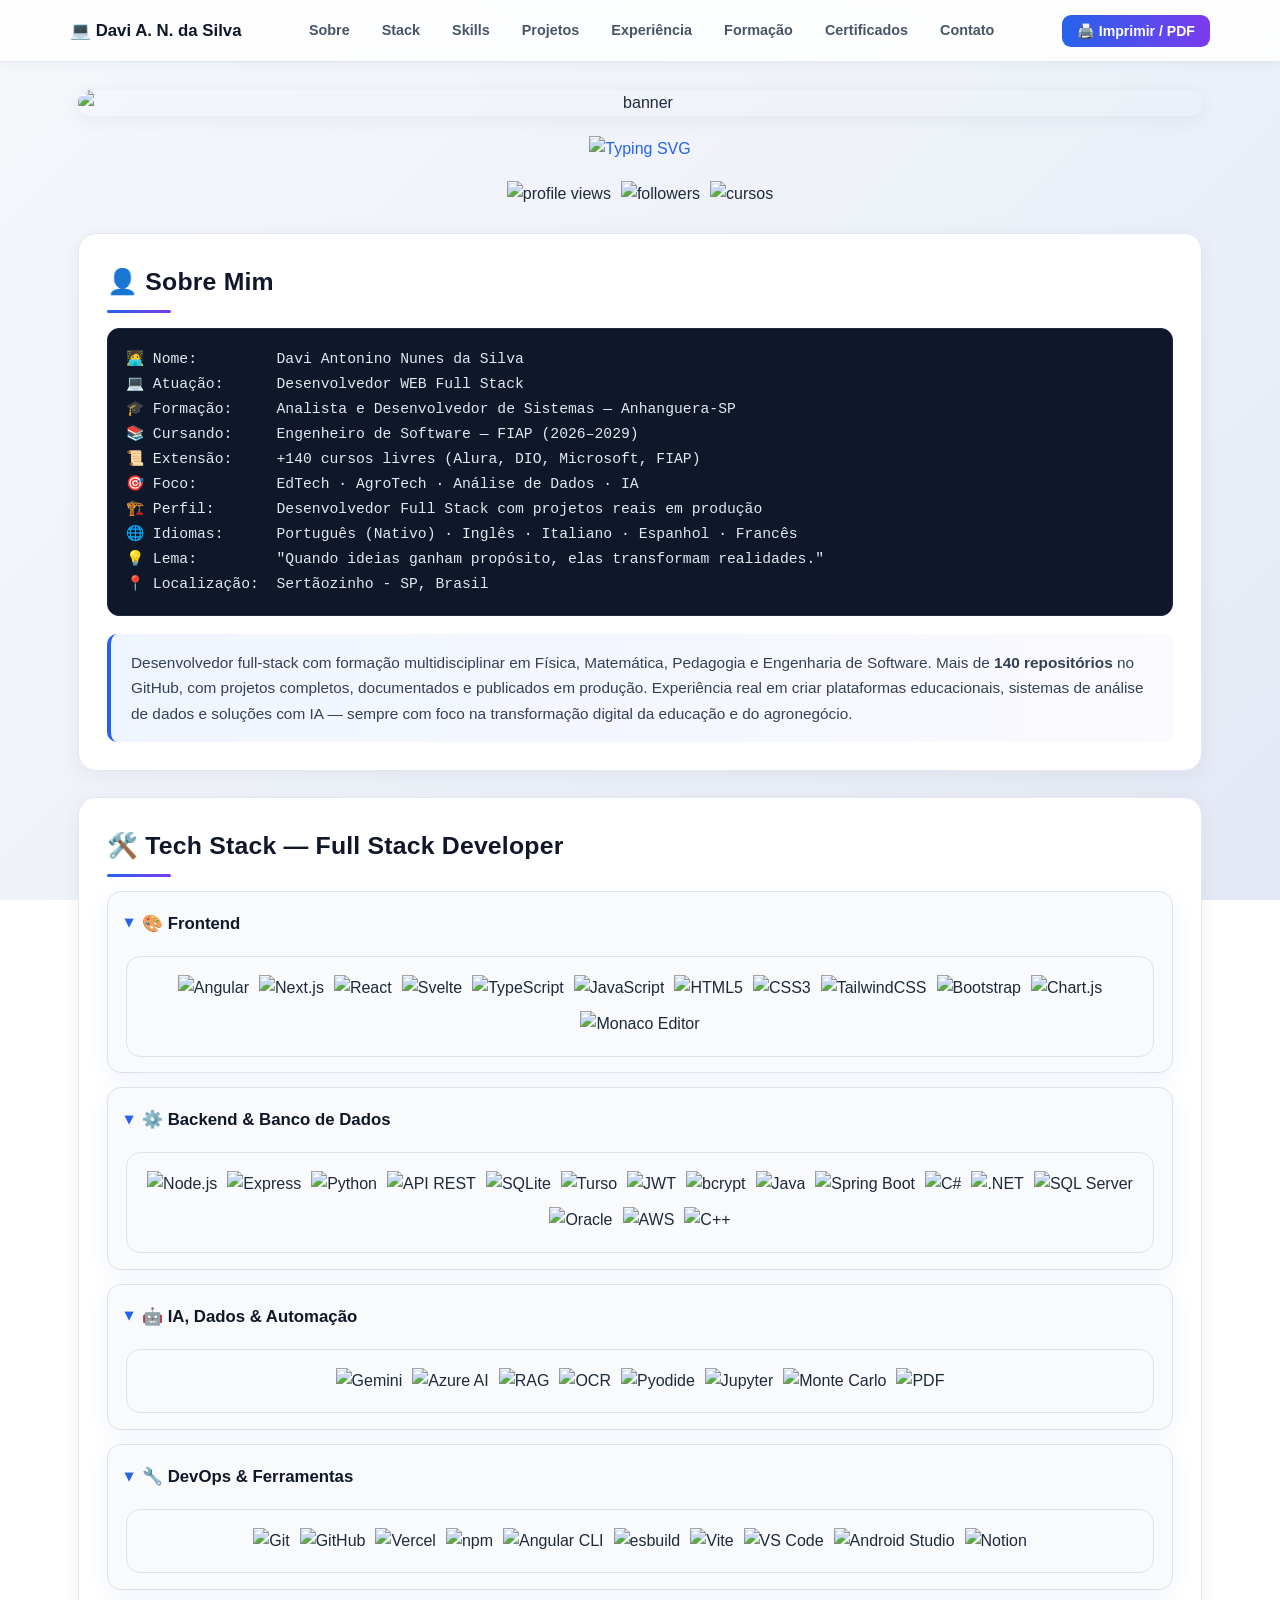
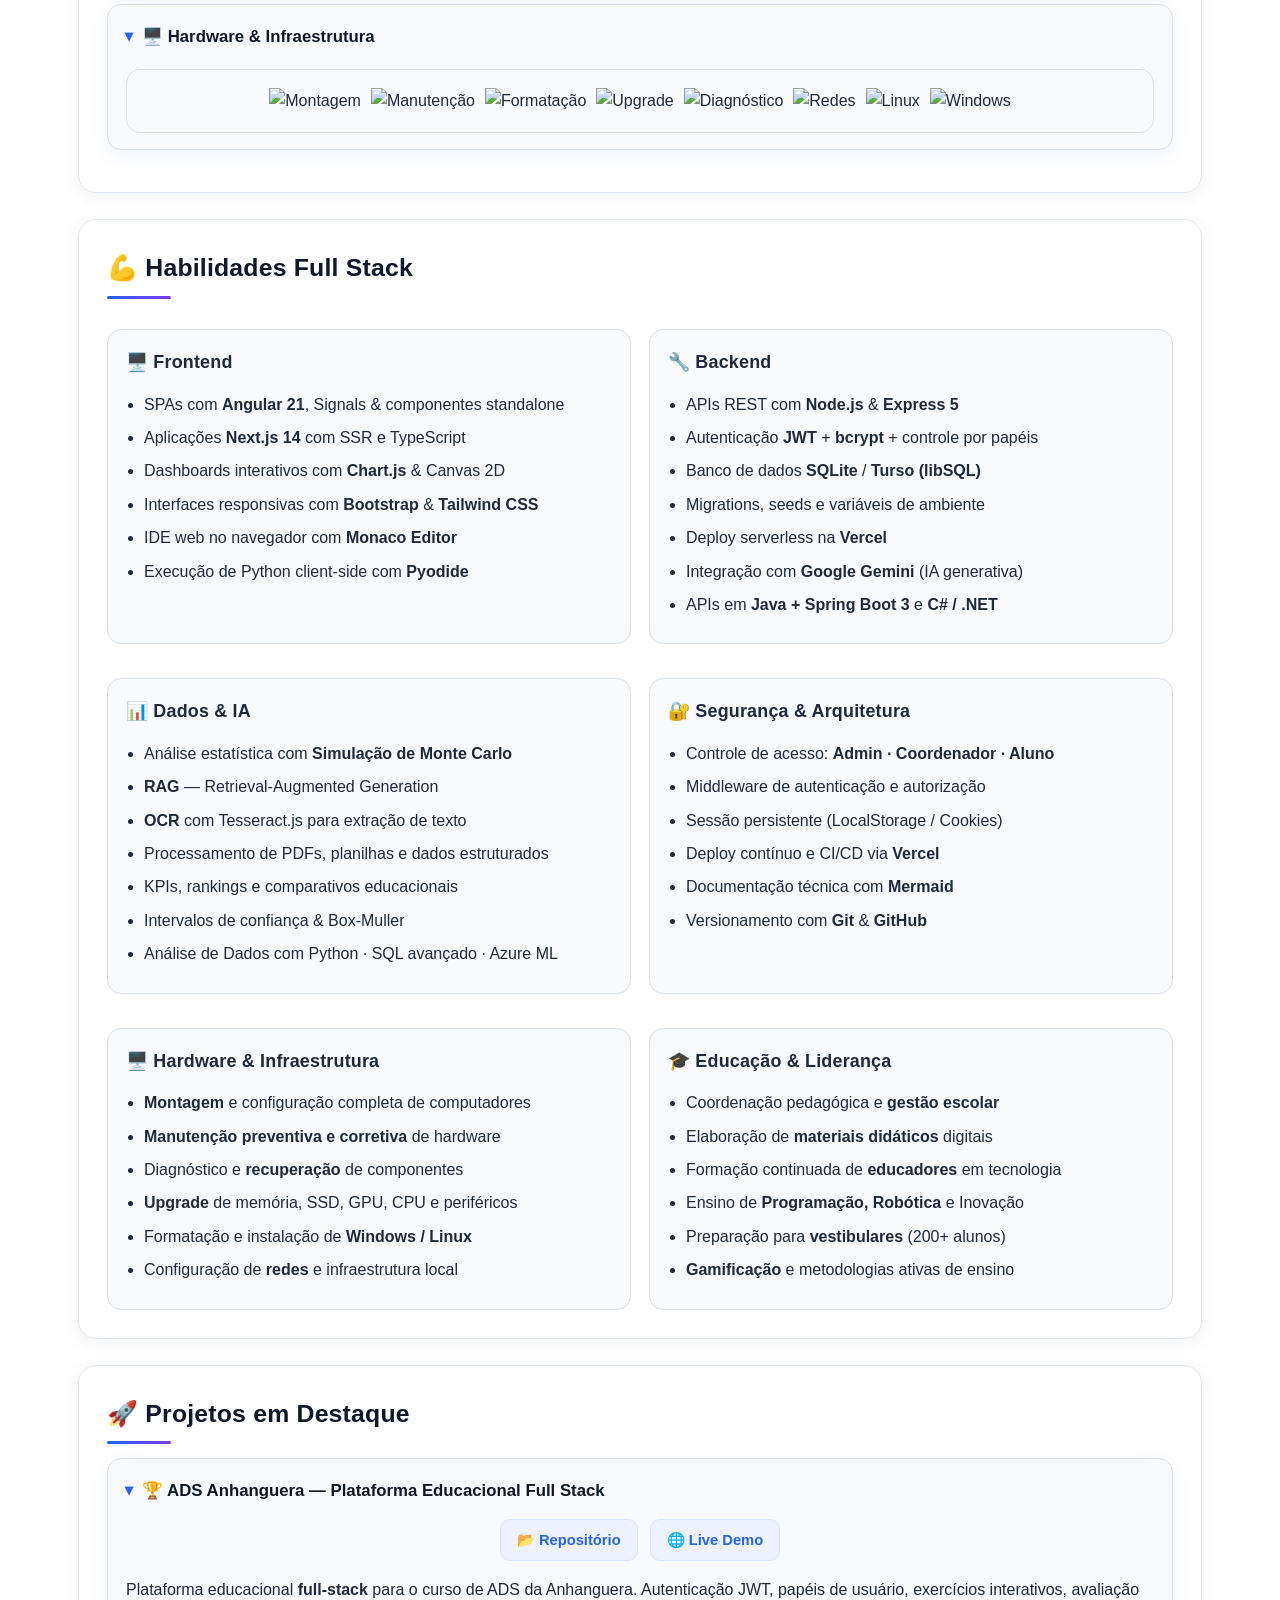
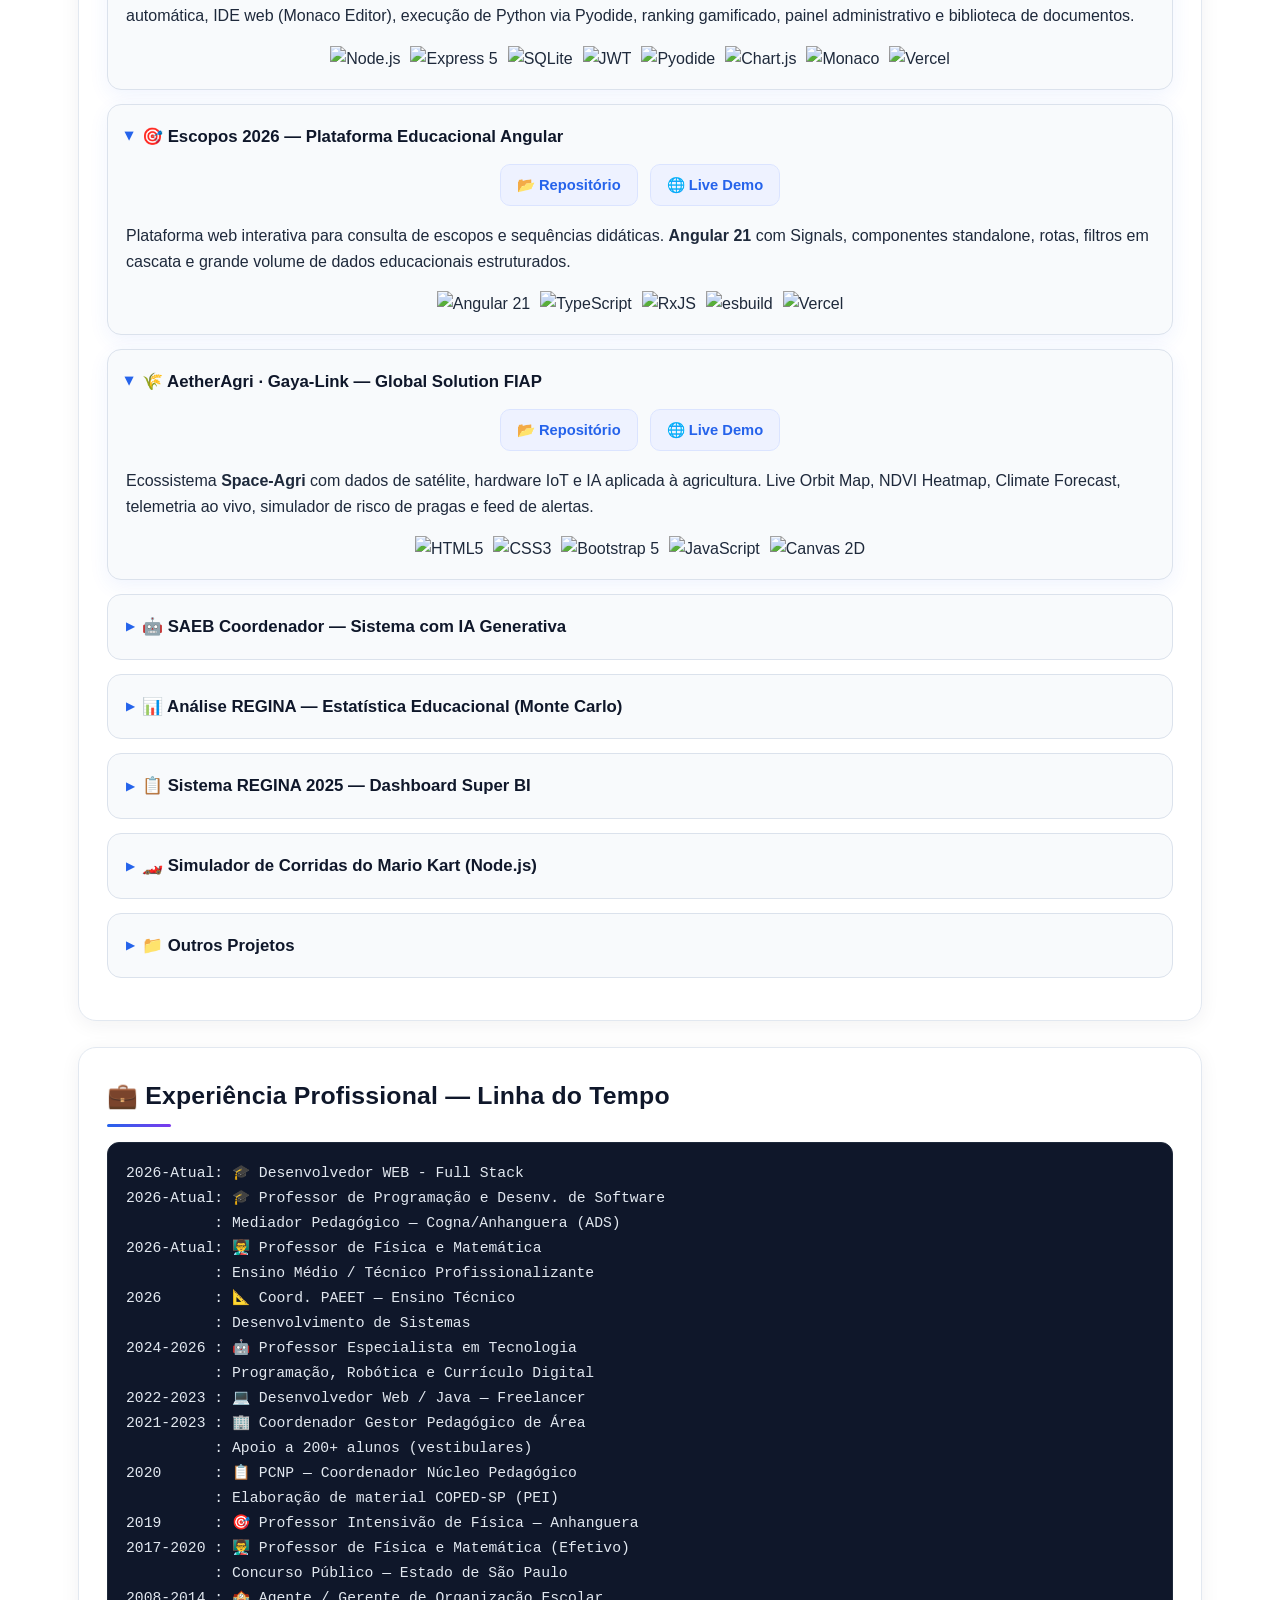
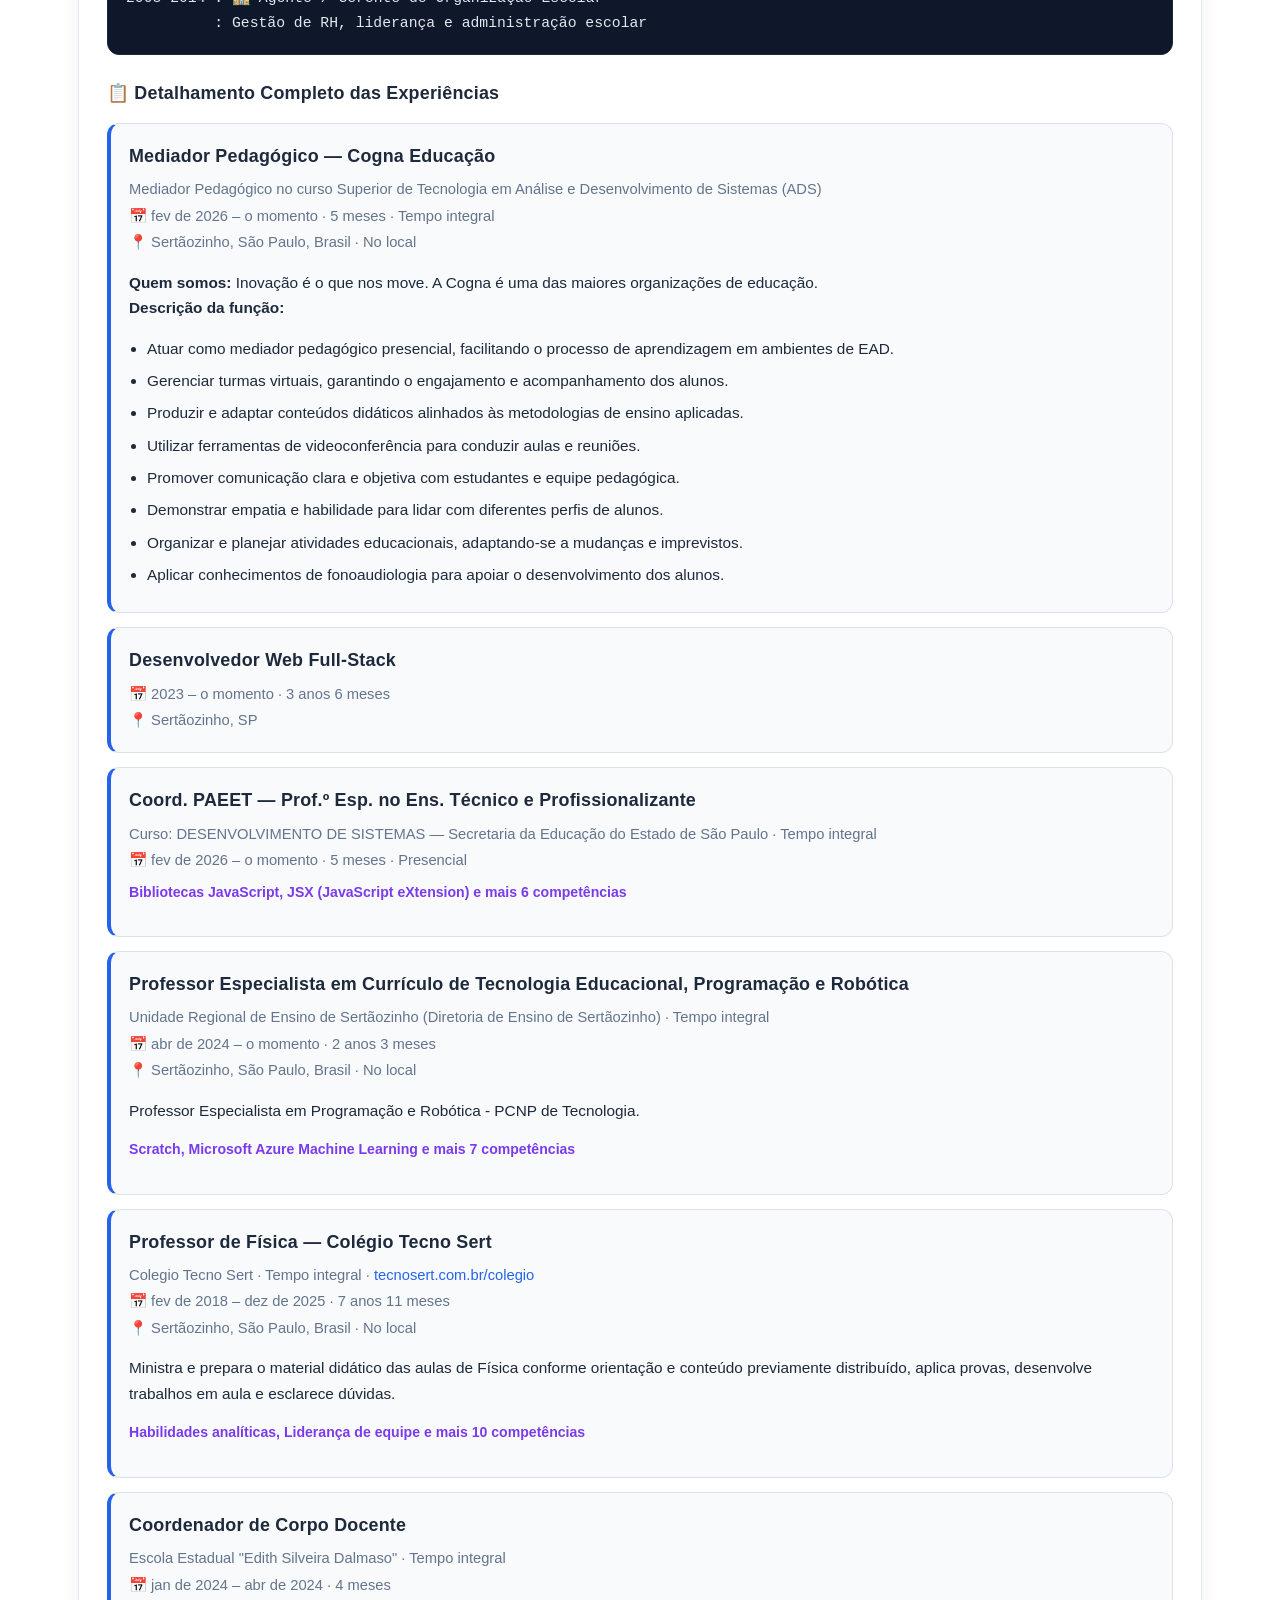
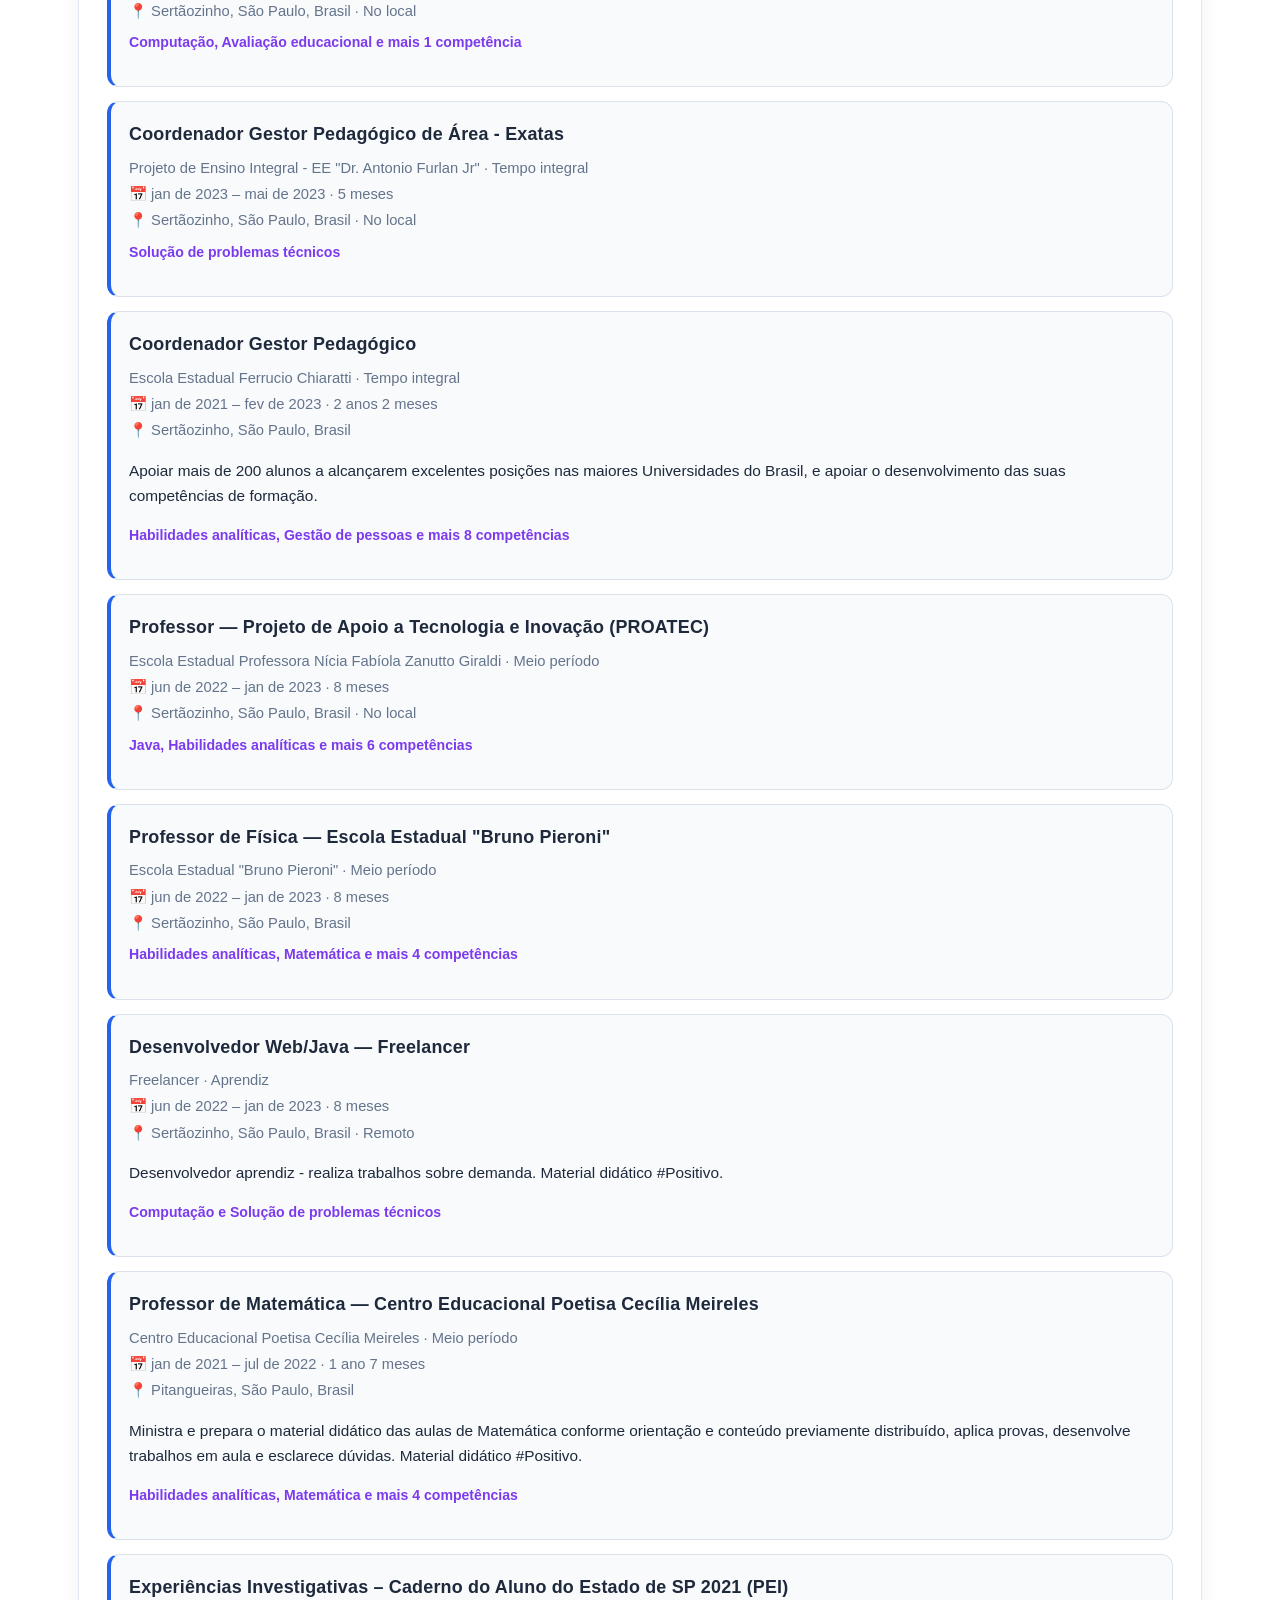
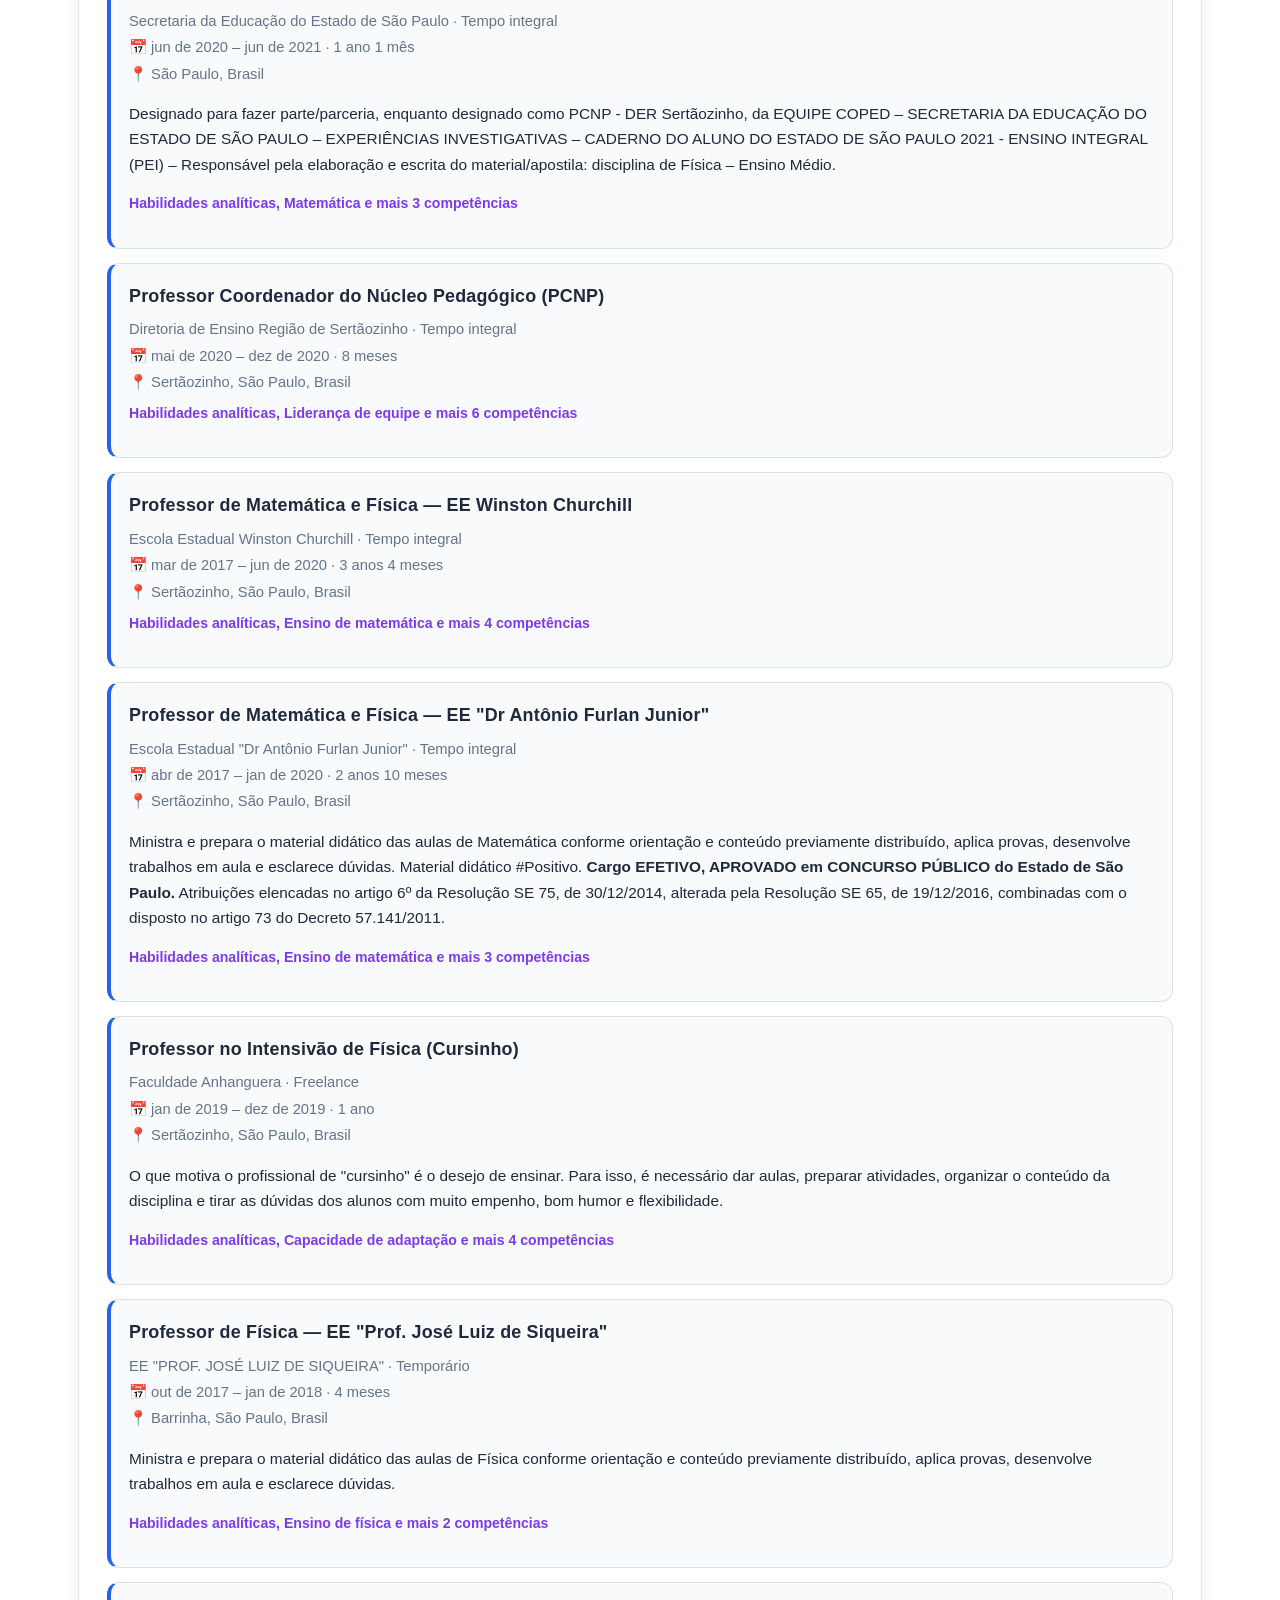
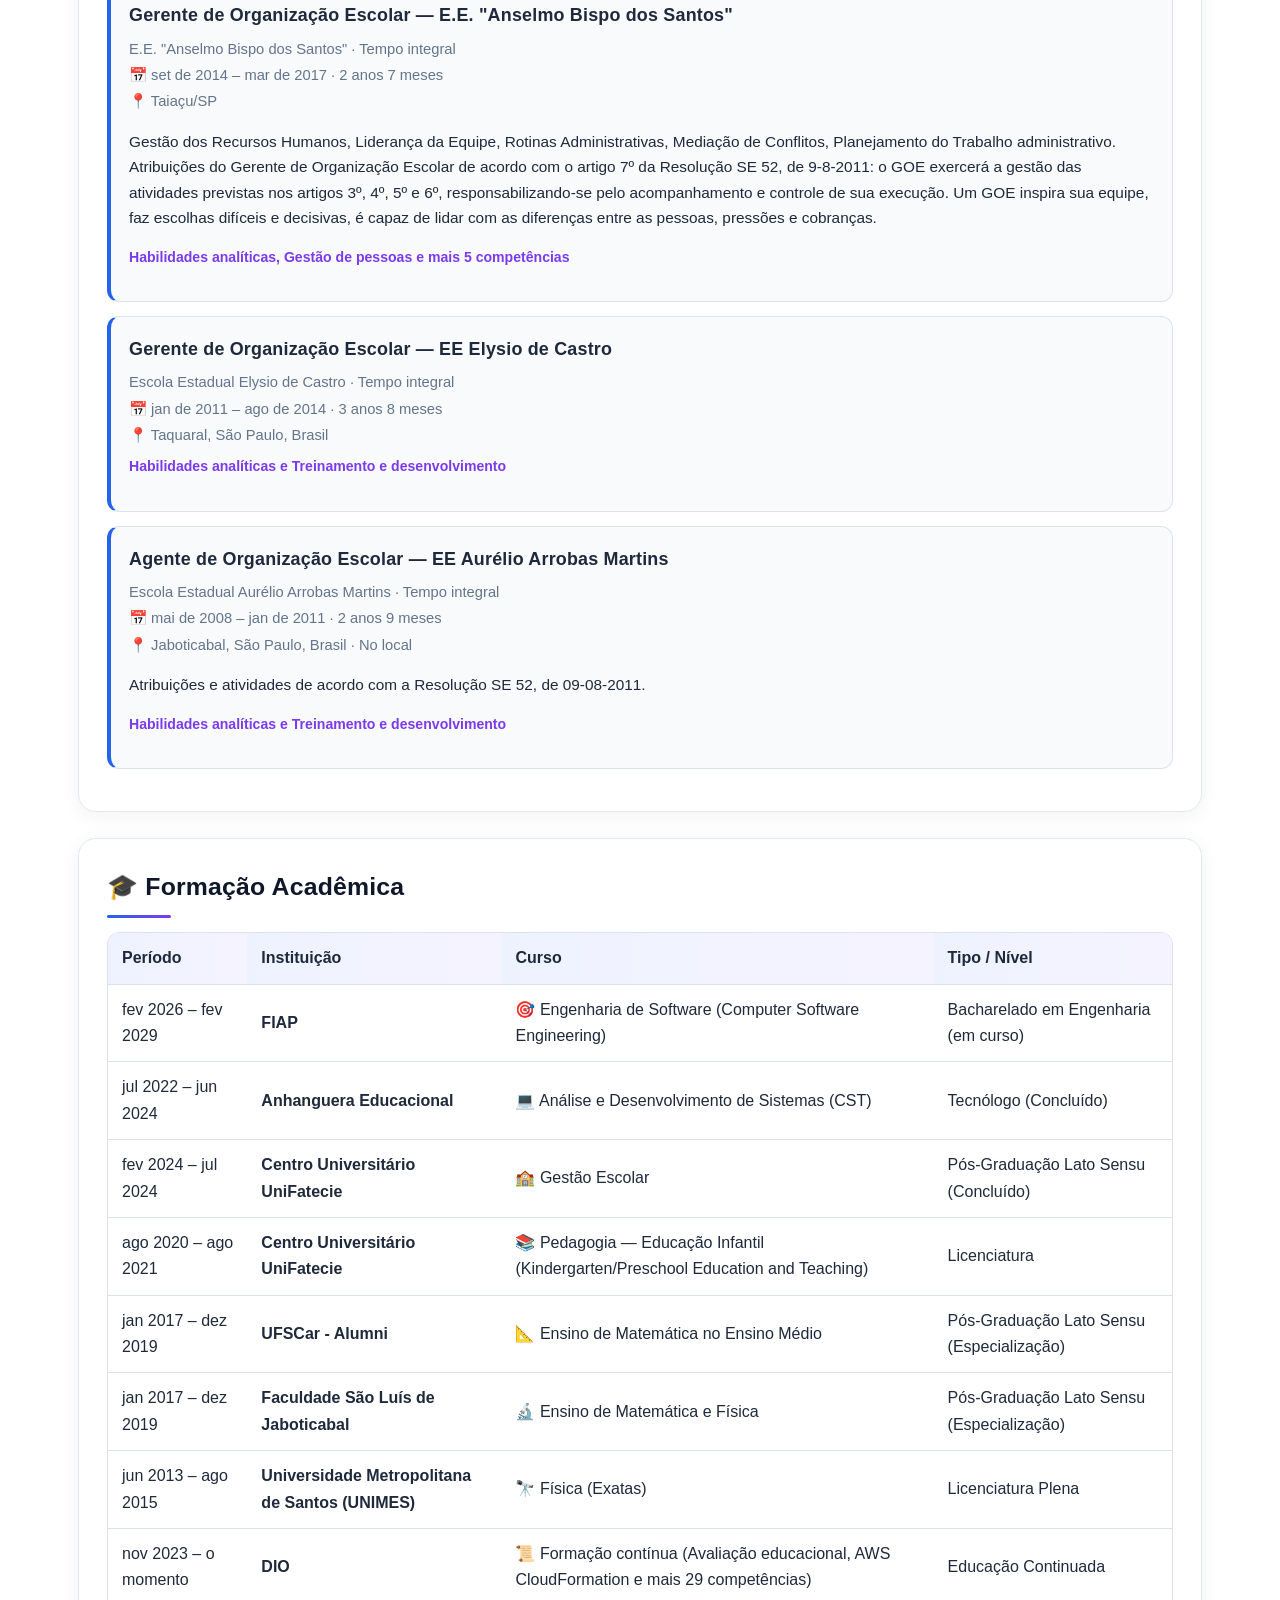
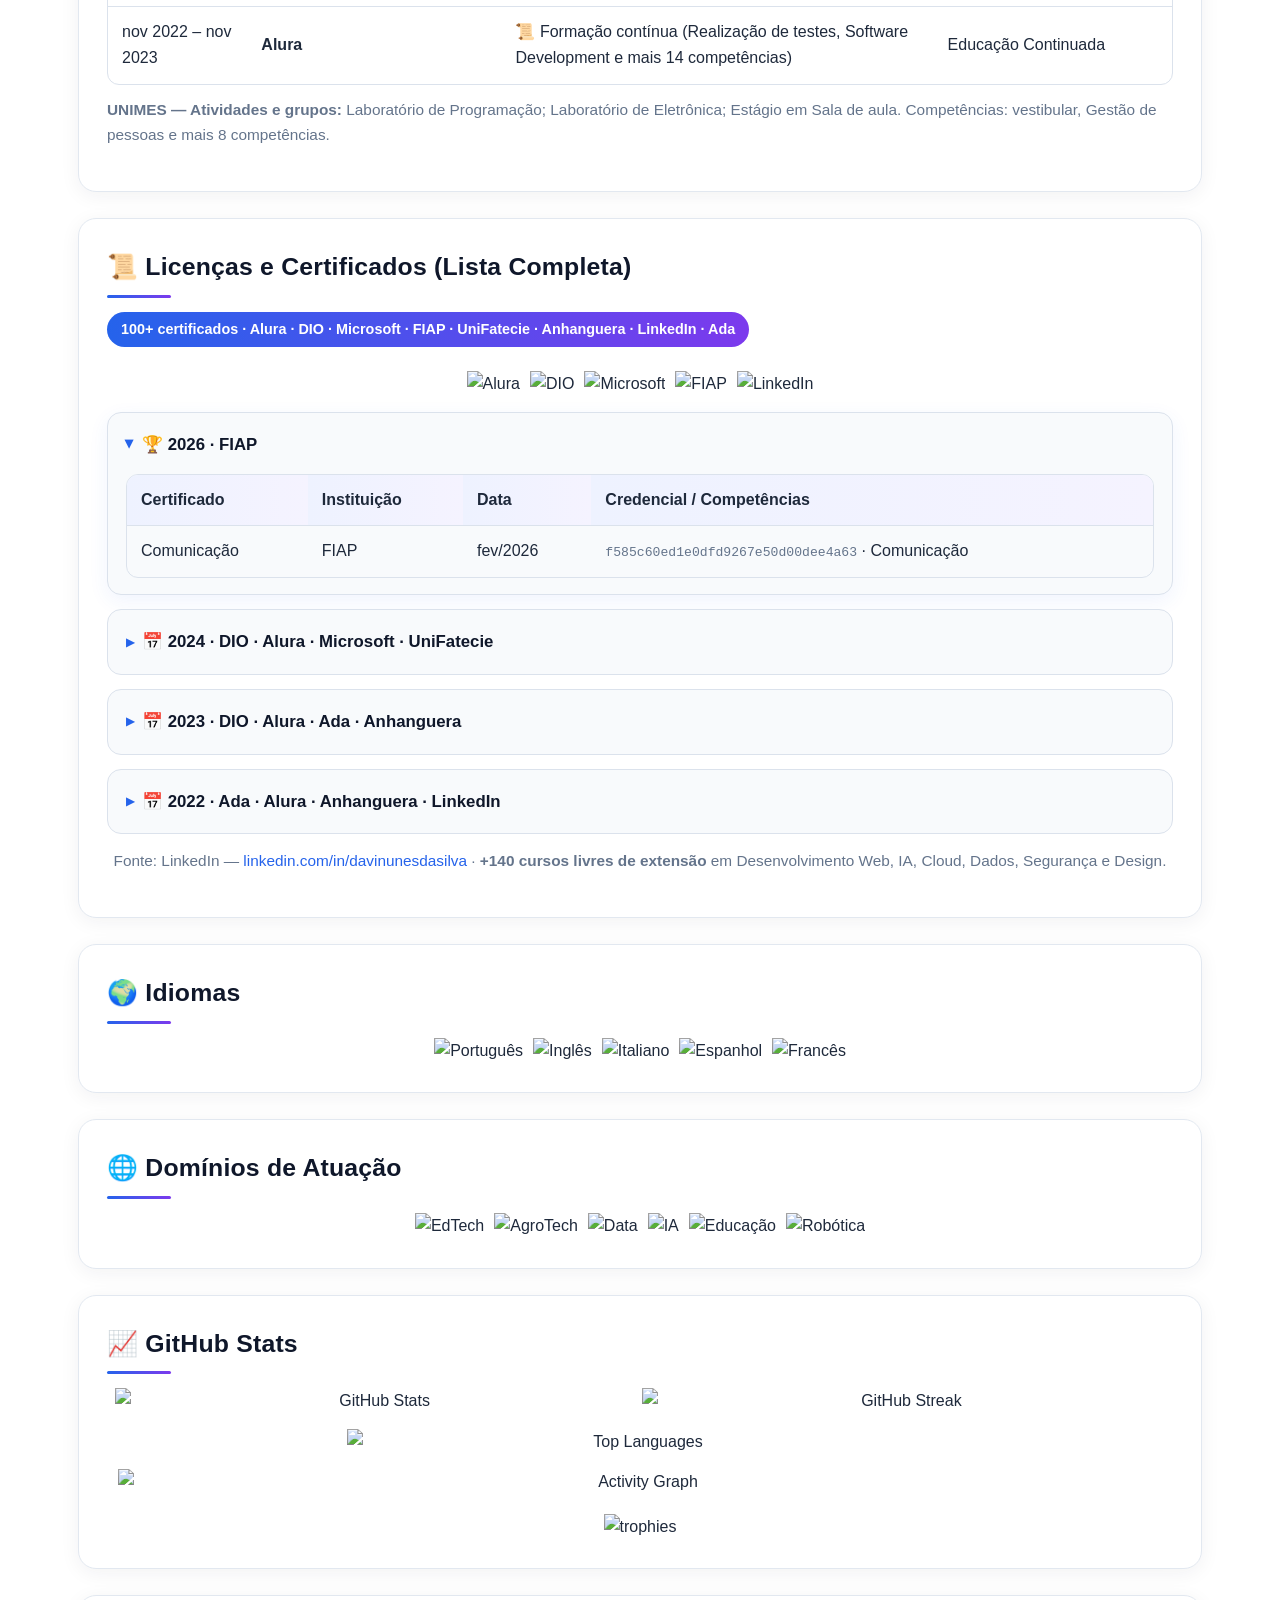
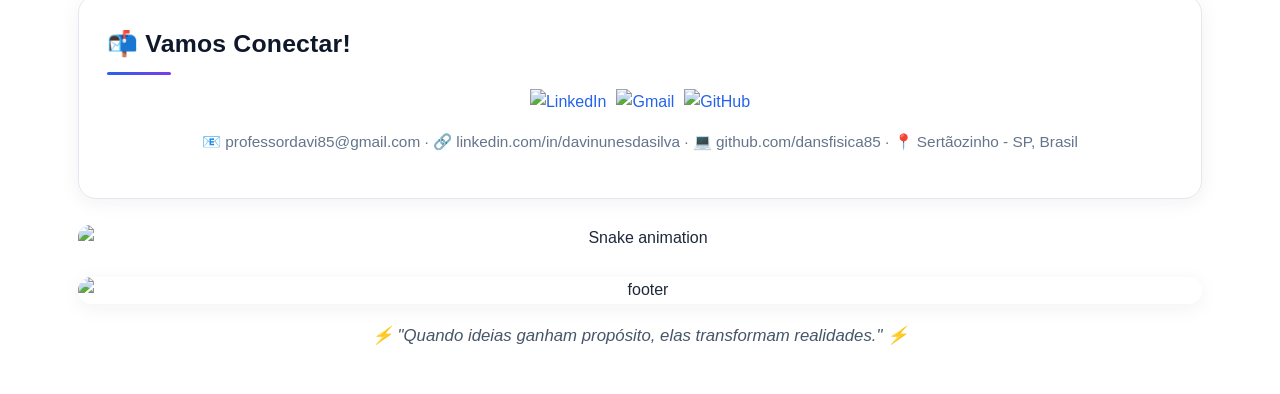
==== commit 4347f54a: "Fix formatting issues in professional experience section" ====
--- a/index.html
+++ b/index.html
@@ -478,23 +478,23 @@
     <h2>💼 Experiência Profissional — Linha do Tempo</h2>
     <pre>2026-Atual: 🎓 Desenvolvedor WEB - Full Stack
 2026-Atual: 🎓 Professor de Programação e Desenv. de Software
-           : Mediador Pedagógico — Cogna/Anhanguera (ADS)
+          : Mediador Pedagógico — Cogna/Anhanguera (ADS)
 2026-Atual: 👨‍🏫 Professor de Física e Matemática
-           : Ensino Médio / Técnico Profissionalizante
+          : Ensino Médio / Técnico Profissionalizante
 2026      : 📐 Coord. PAEET — Ensino Técnico
-           : Desenvolvimento de Sistemas
+          : Desenvolvimento de Sistemas
 2024-2026 : 🤖 Professor Especialista em Tecnologia
-           : Programação, Robótica e Currículo Digital
+          : Programação, Robótica e Currículo Digital
 2022-2023 : 💻 Desenvolvedor Web / Java — Freelancer
 2021-2023 : 🏢 Coordenador Gestor Pedagógico de Área
-           : Apoio a 200+ alunos (vestibulares)
+          : Apoio a 200+ alunos (vestibulares)
 2020      : 📋 PCNP — Coordenador Núcleo Pedagógico
-           : Elaboração de material COPED-SP (PEI)
+          : Elaboração de material COPED-SP (PEI)
 2019      : 🎯 Professor Intensivão de Física — Anhanguera
 2017-2020 : 👨‍🏫 Professor de Física e Matemática (Efetivo)
-           : Concurso Público — Estado de São Paulo
+          : Concurso Público — Estado de São Paulo
 2008-2014 : 🏫 Agente / Gerente de Organização Escolar
-           : Gestão de RH, liderança e administração escolar</pre>
+          : Gestão de RH, liderança e administração escolar</pre>
 
     <h3 style="margin-top:24px">📋 Detalhamento Completo das Experiências</h3>
 
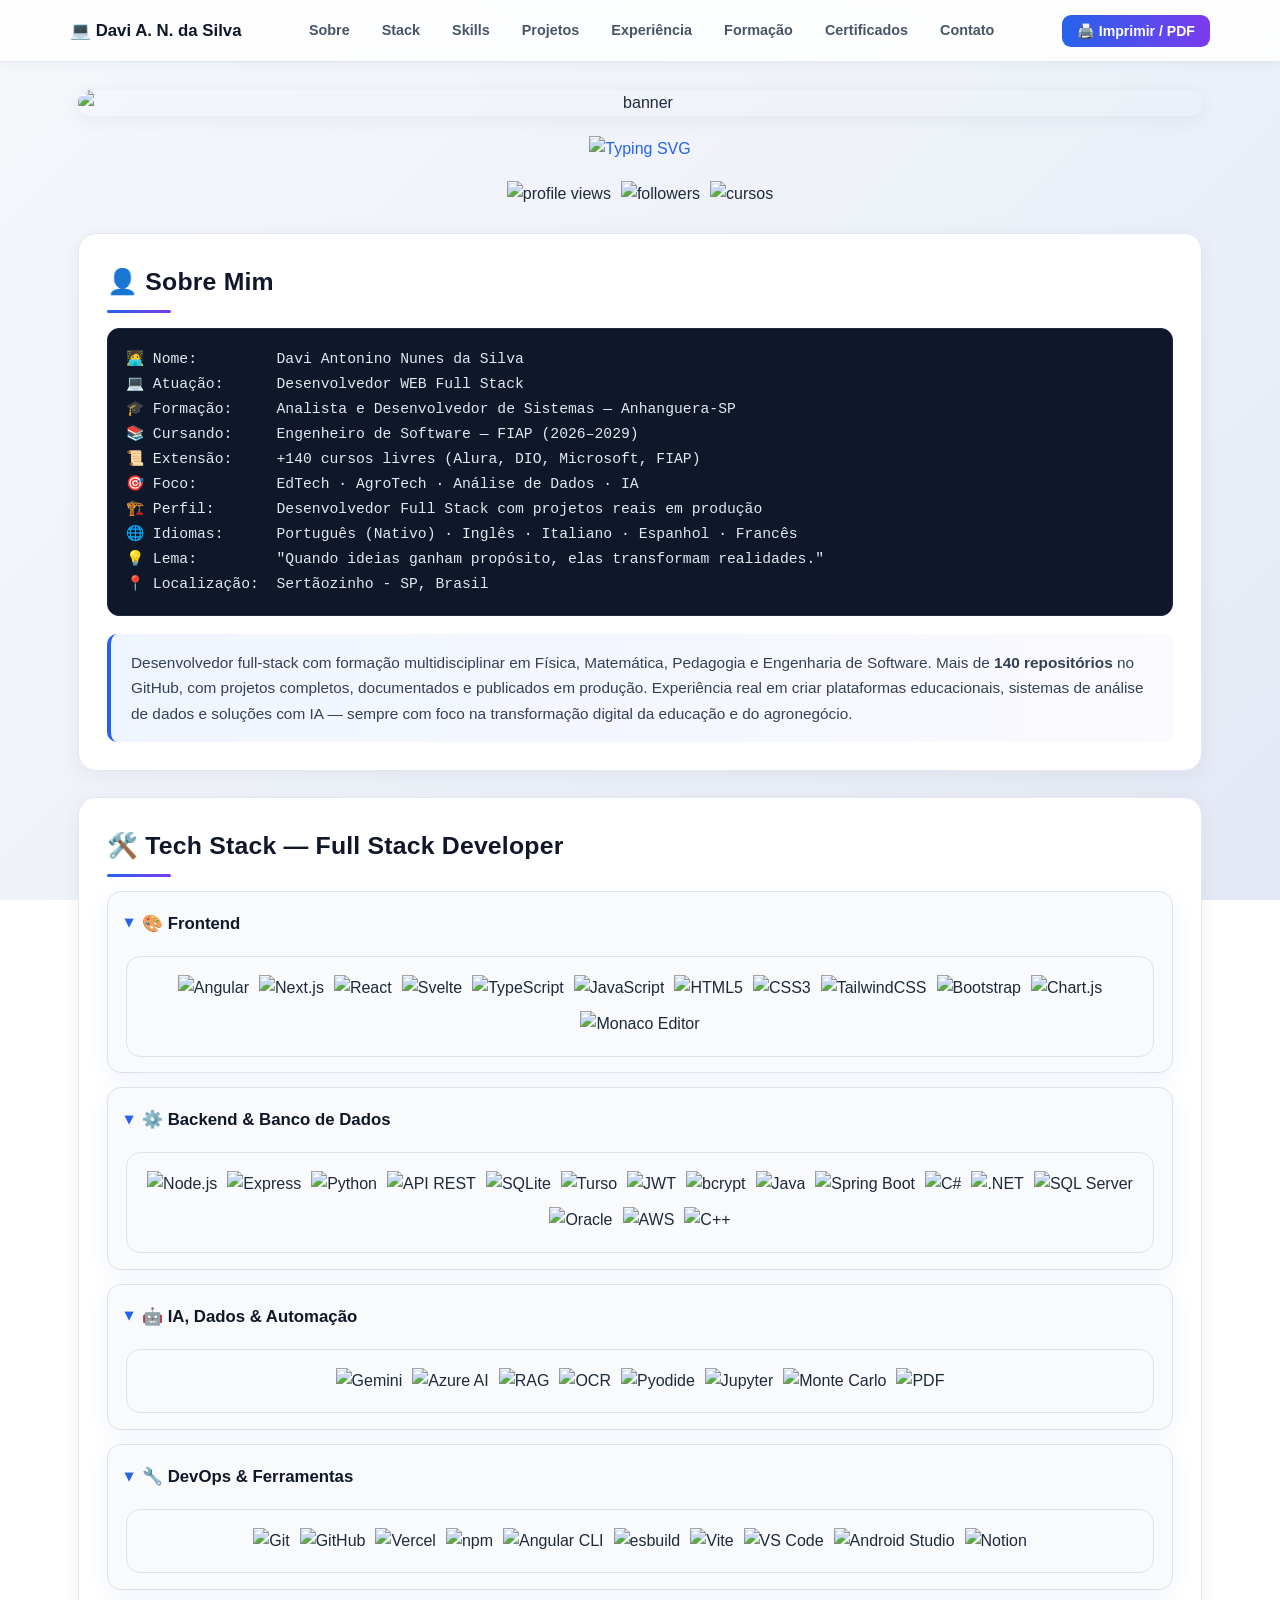
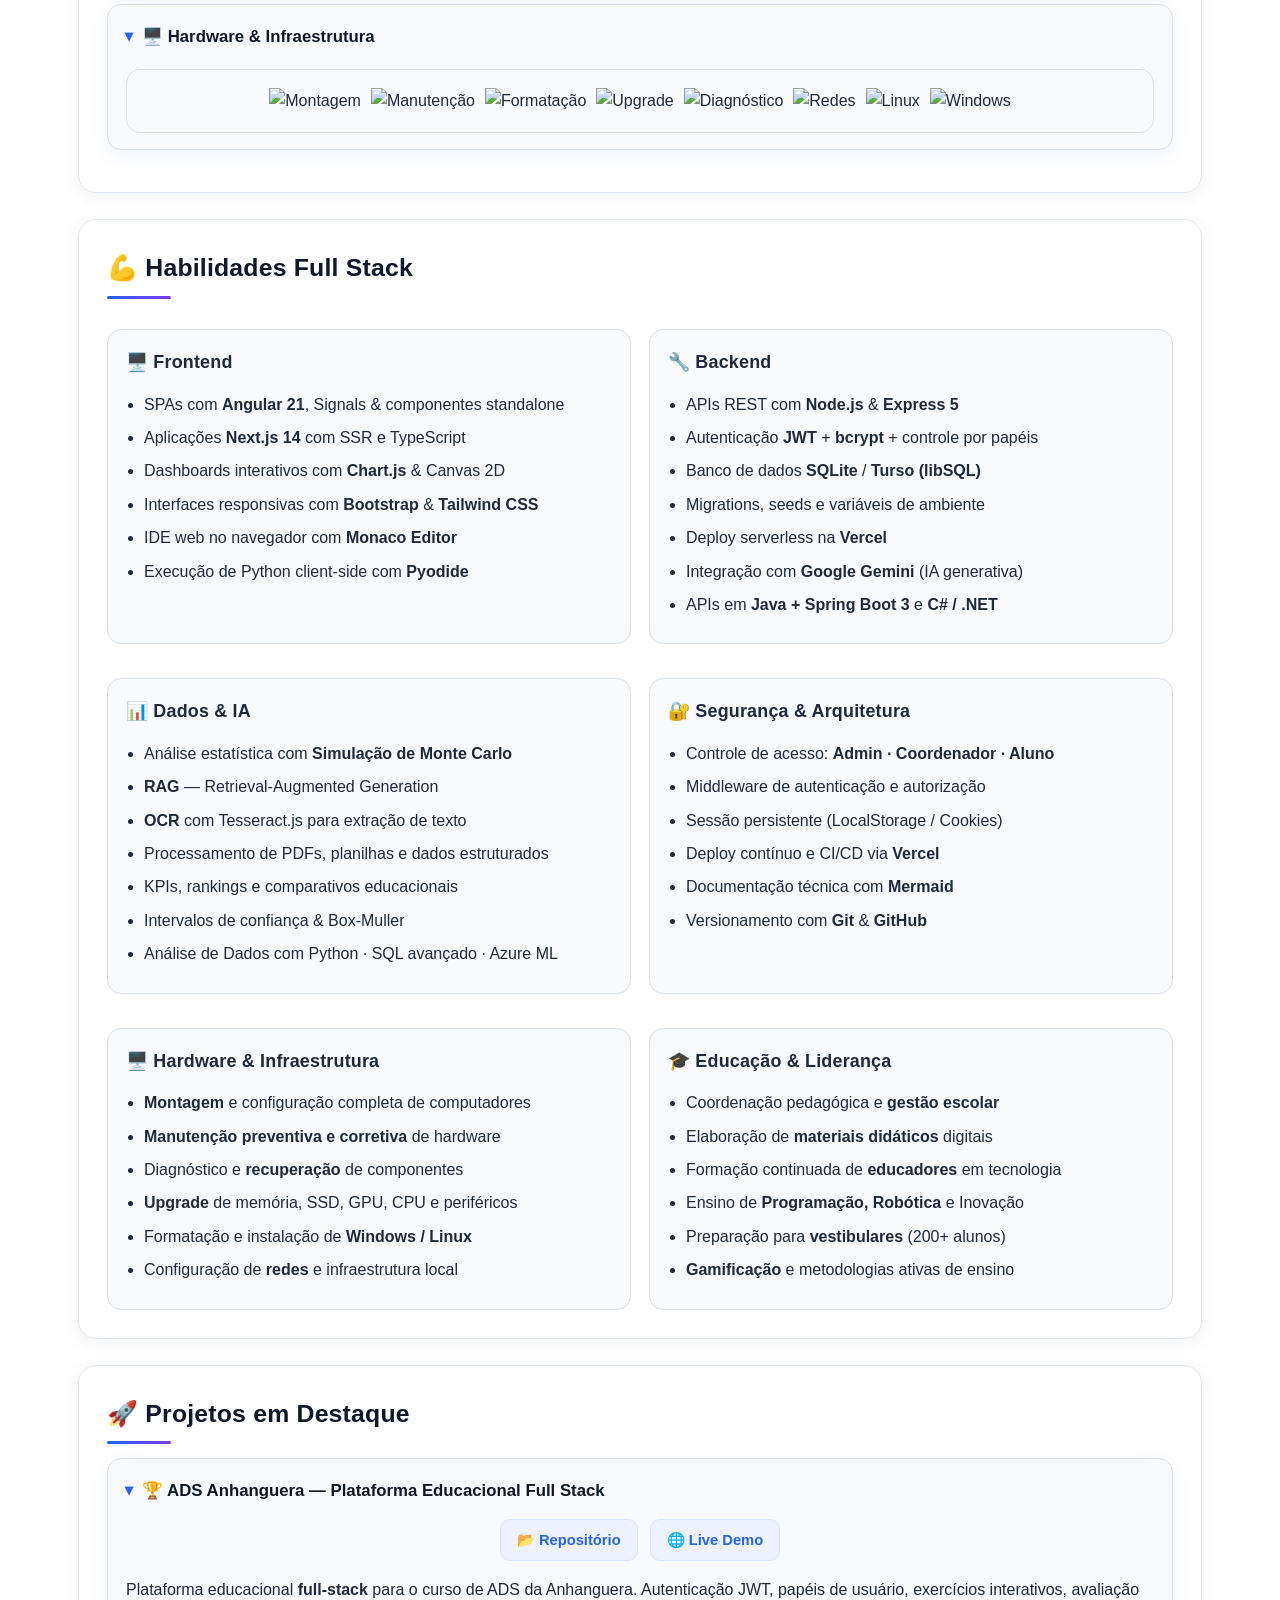
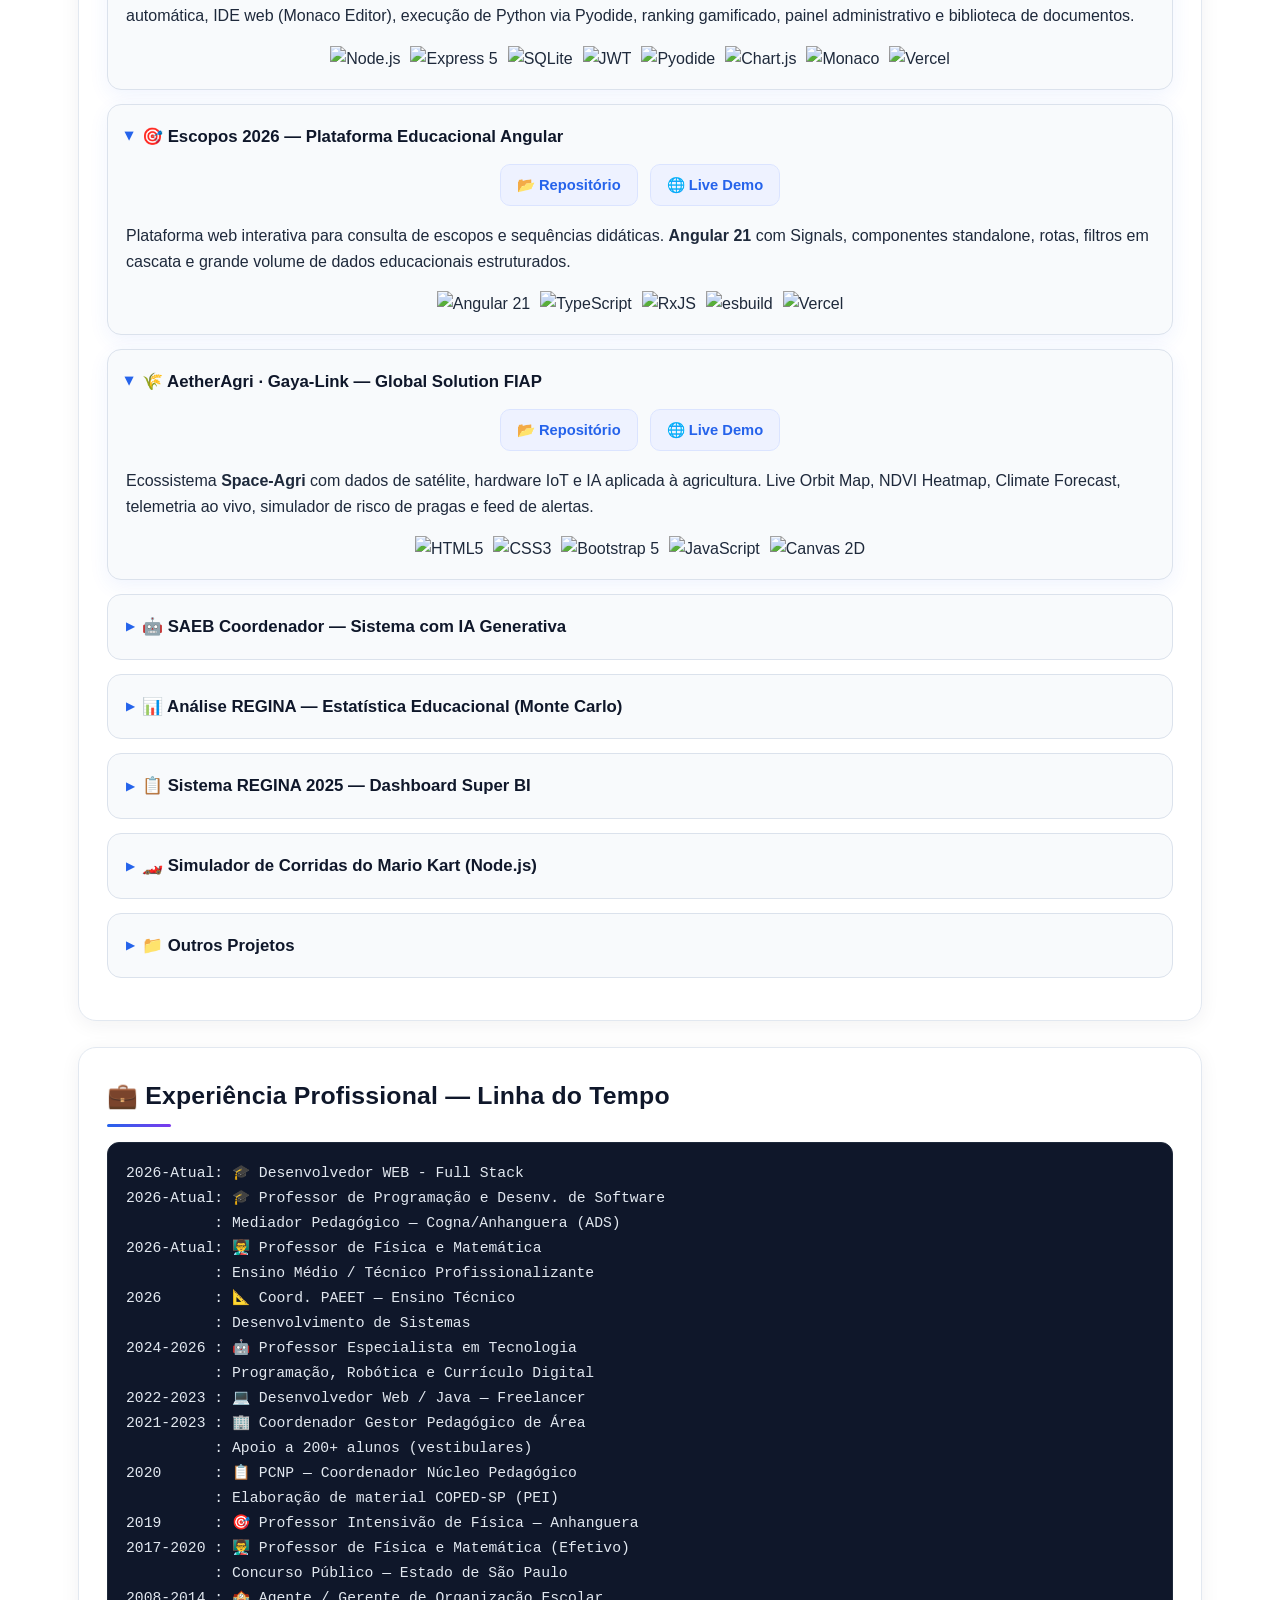
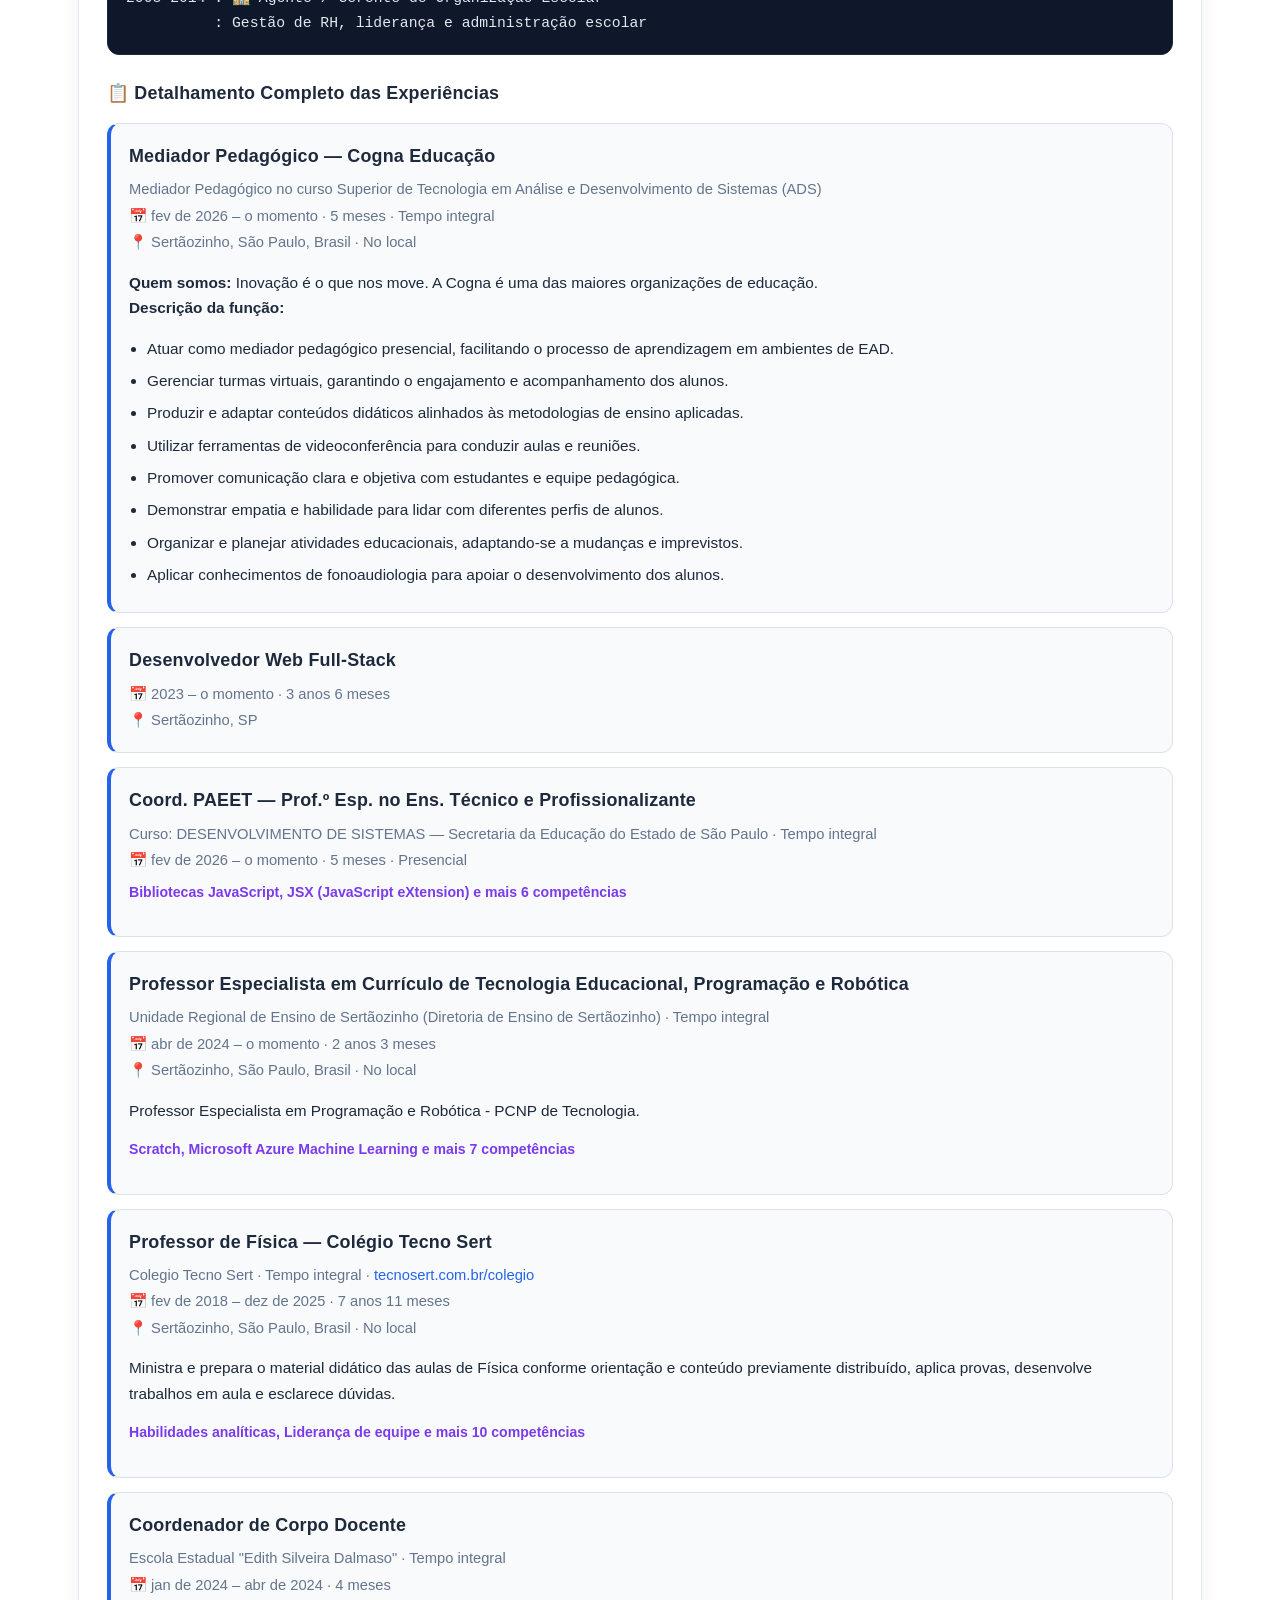
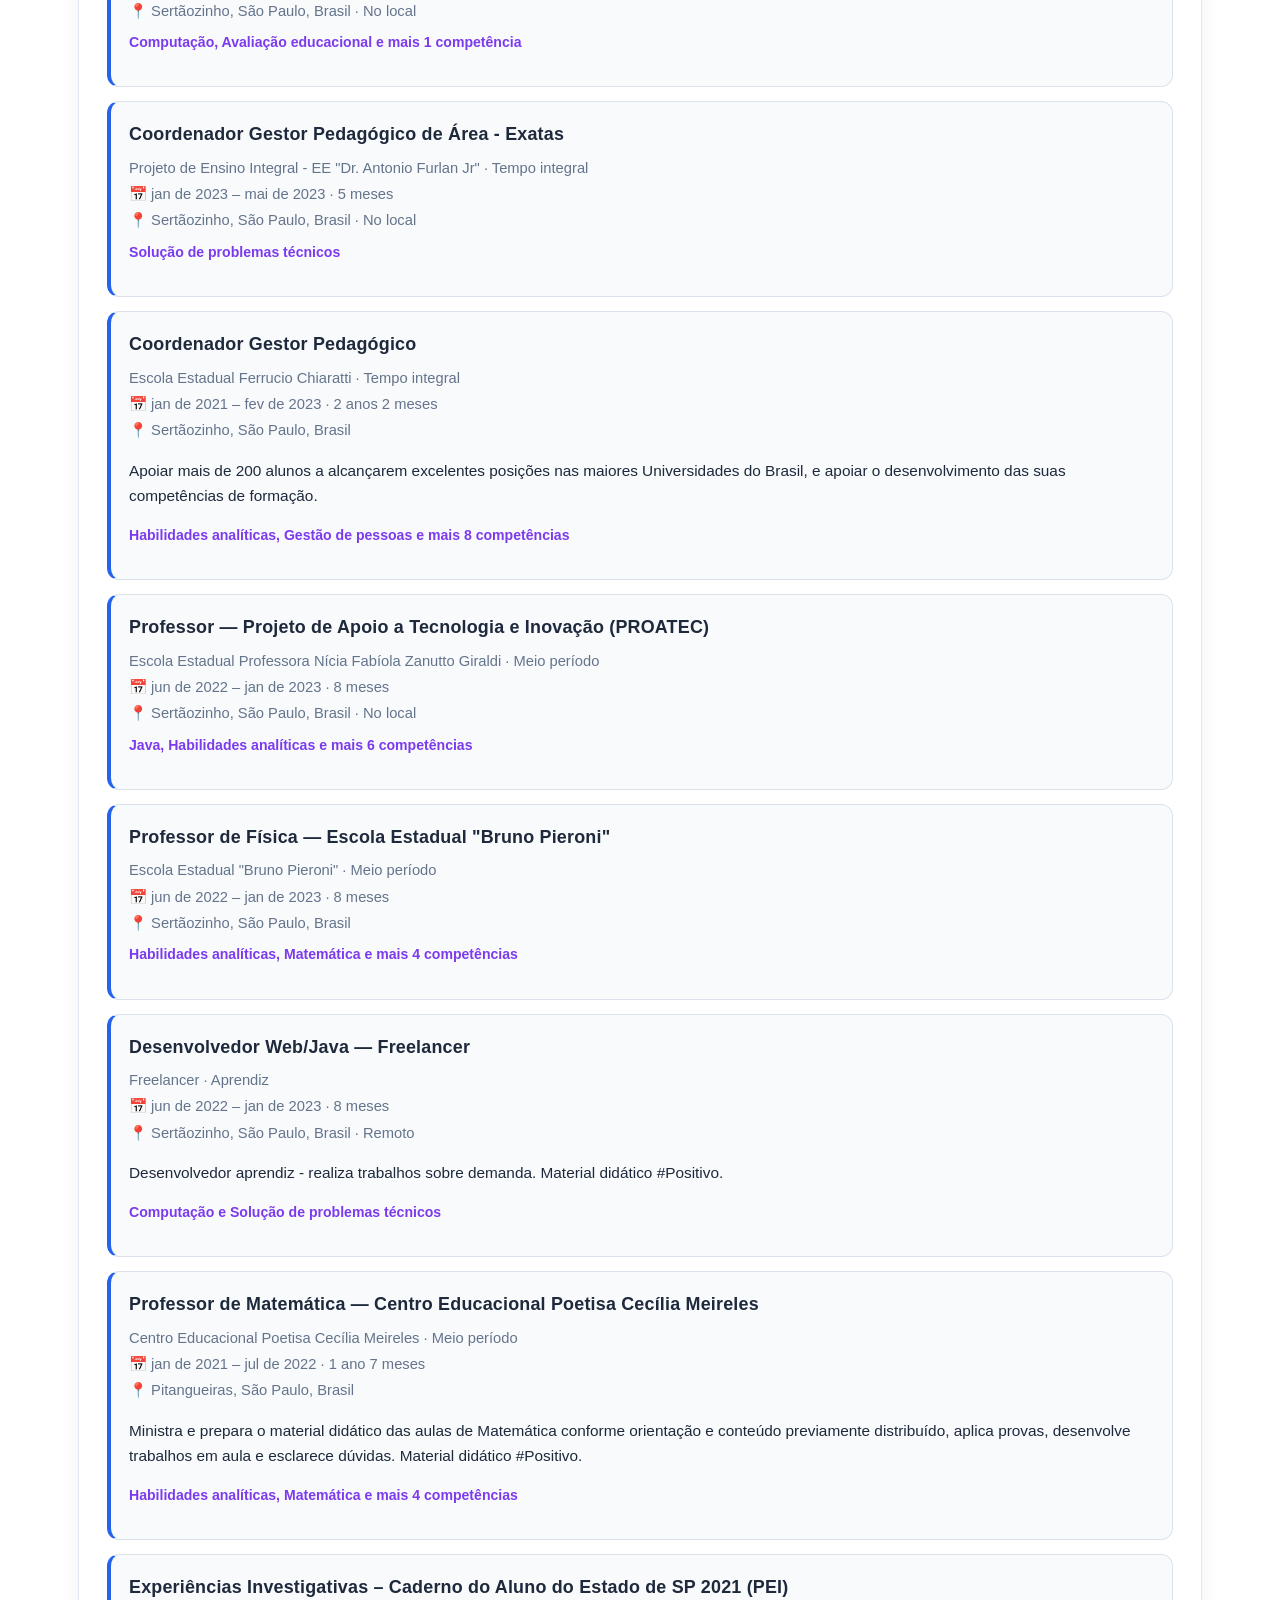
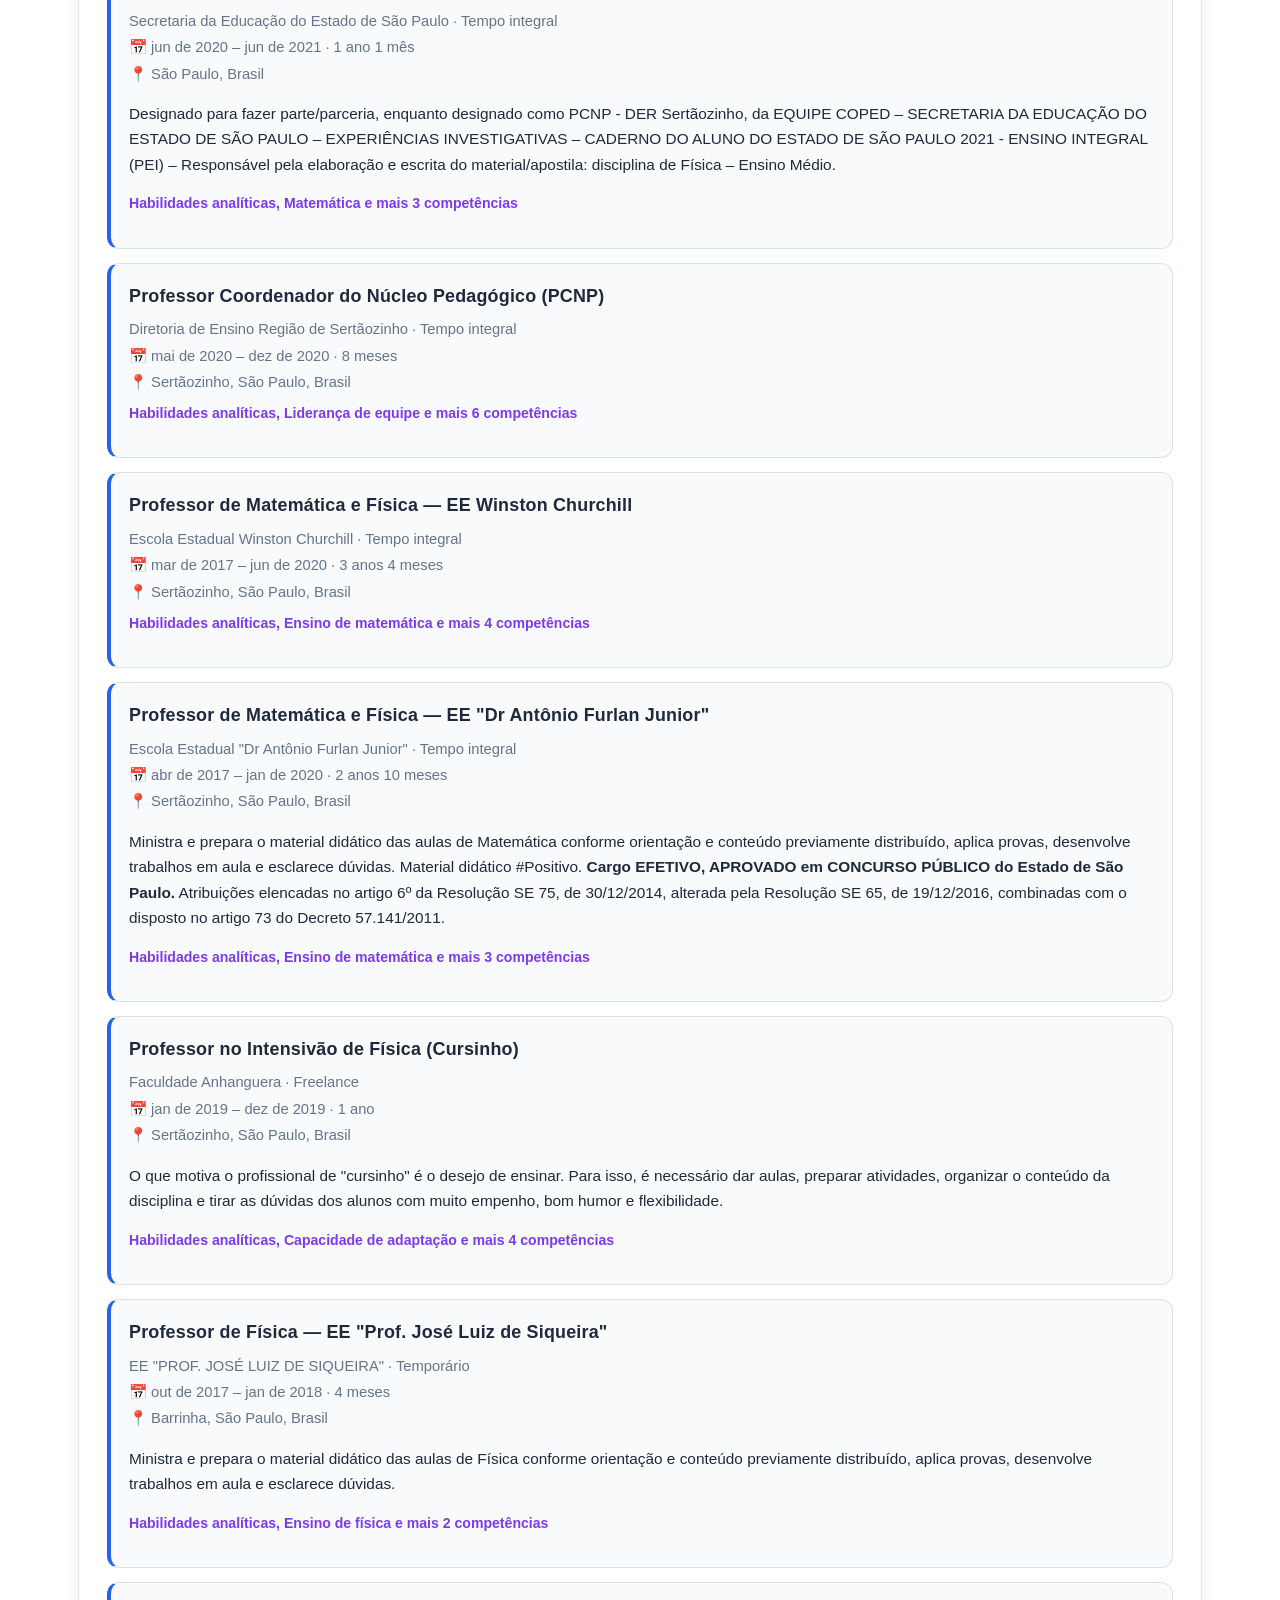
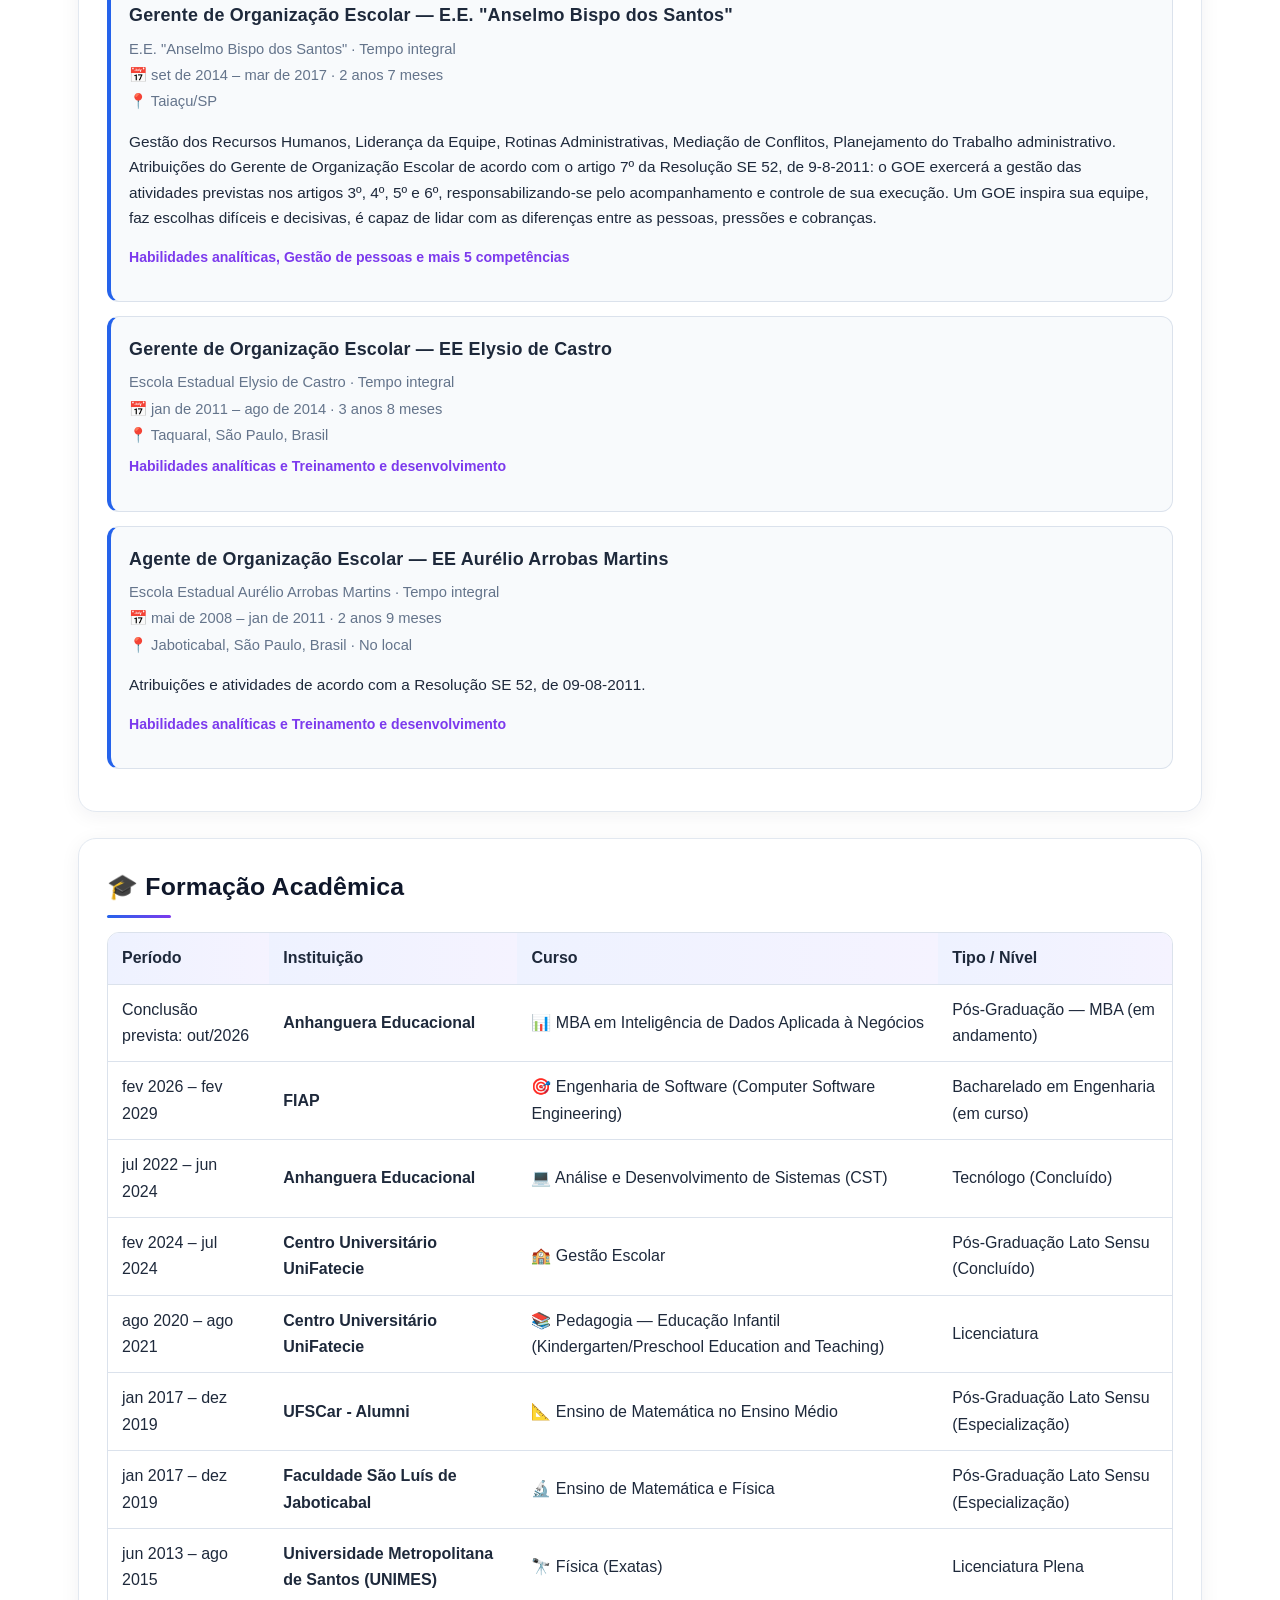
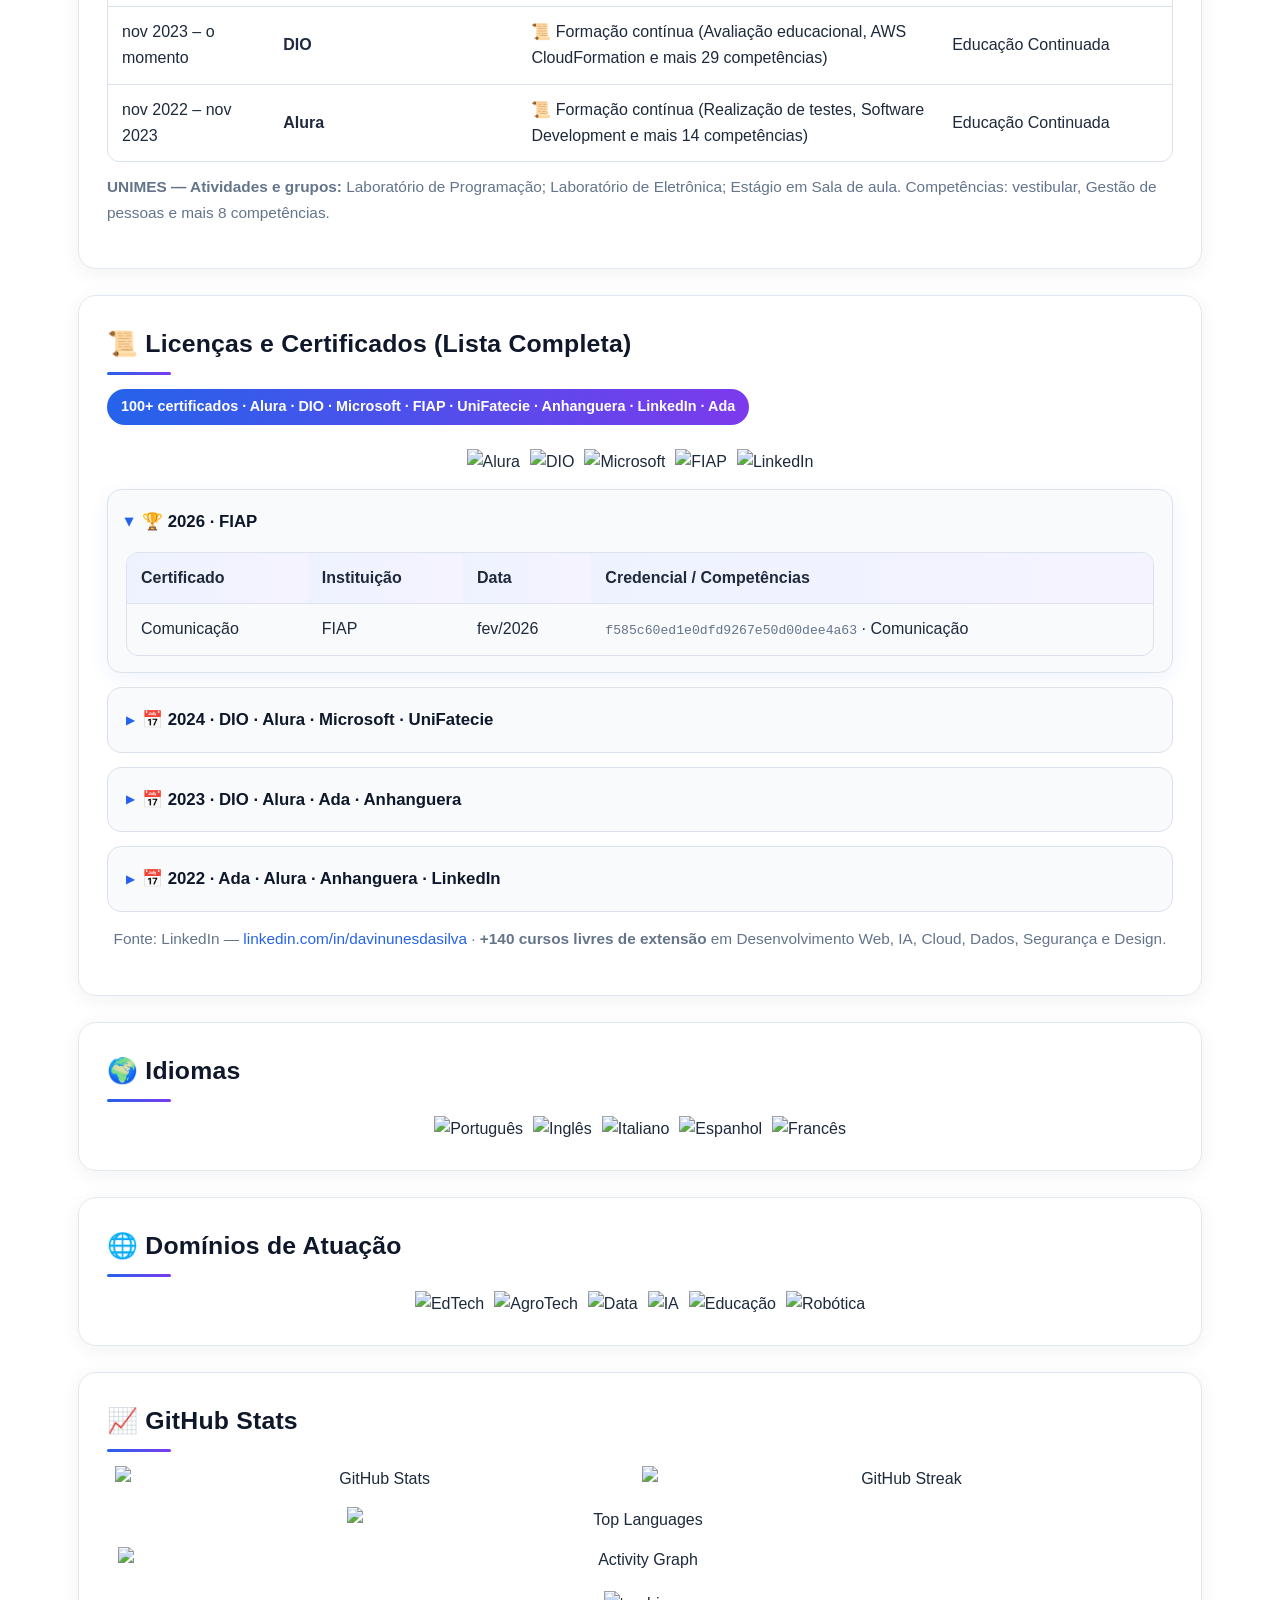
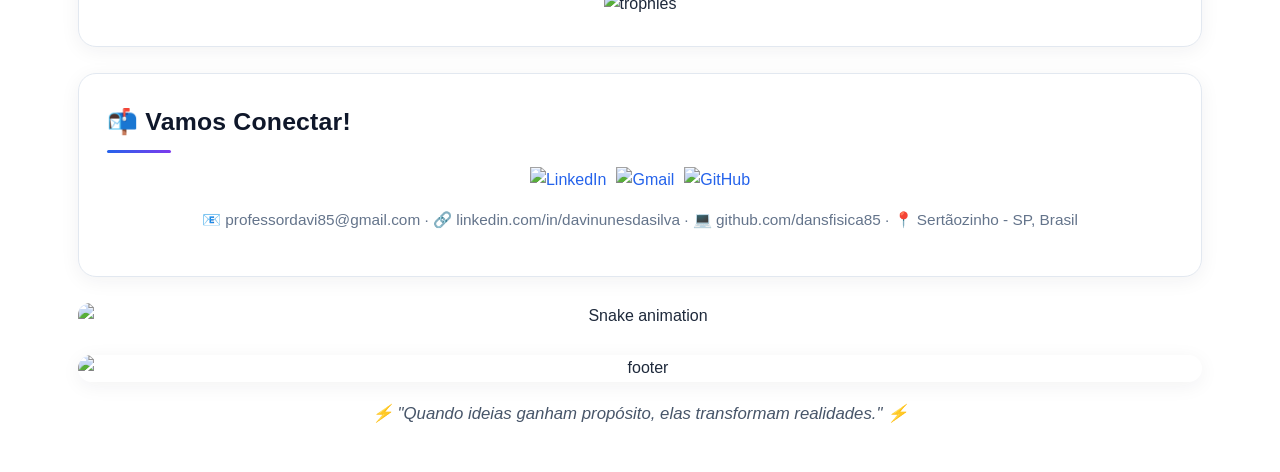
==== commit 17cf5f43: "Add Anhanguera MBA with expected completion in October 2026" ====
--- a/index.html
+++ b/index.html
@@ -693,6 +693,7 @@
         <tr><th>Período</th><th>Instituição</th><th>Curso</th><th>Tipo / Nível</th></tr>
       </thead>
       <tbody>
+        <tr><td>Conclusão prevista: out/2026</td><td><b>Anhanguera Educacional</b></td><td>📊 MBA em Inteligência de Dados Aplicada à Negócios</td><td>Pós-Graduação — MBA (em andamento)</td></tr>
         <tr><td>fev 2026 – fev 2029</td><td><b>FIAP</b></td><td>🎯 Engenharia de Software (Computer Software Engineering)</td><td>Bacharelado em Engenharia (em curso)</td></tr>
         <tr><td>jul 2022 – jun 2024</td><td><b>Anhanguera Educacional</b></td><td>💻 Análise e Desenvolvimento de Sistemas (CST)</td><td>Tecnólogo (Concluído)</td></tr>
         <tr><td>fev 2024 – jul 2024</td><td><b>Centro Universitário UniFatecie</b></td><td>🏫 Gestão Escolar</td><td>Pós-Graduação Lato Sensu (Concluído)</td></tr>
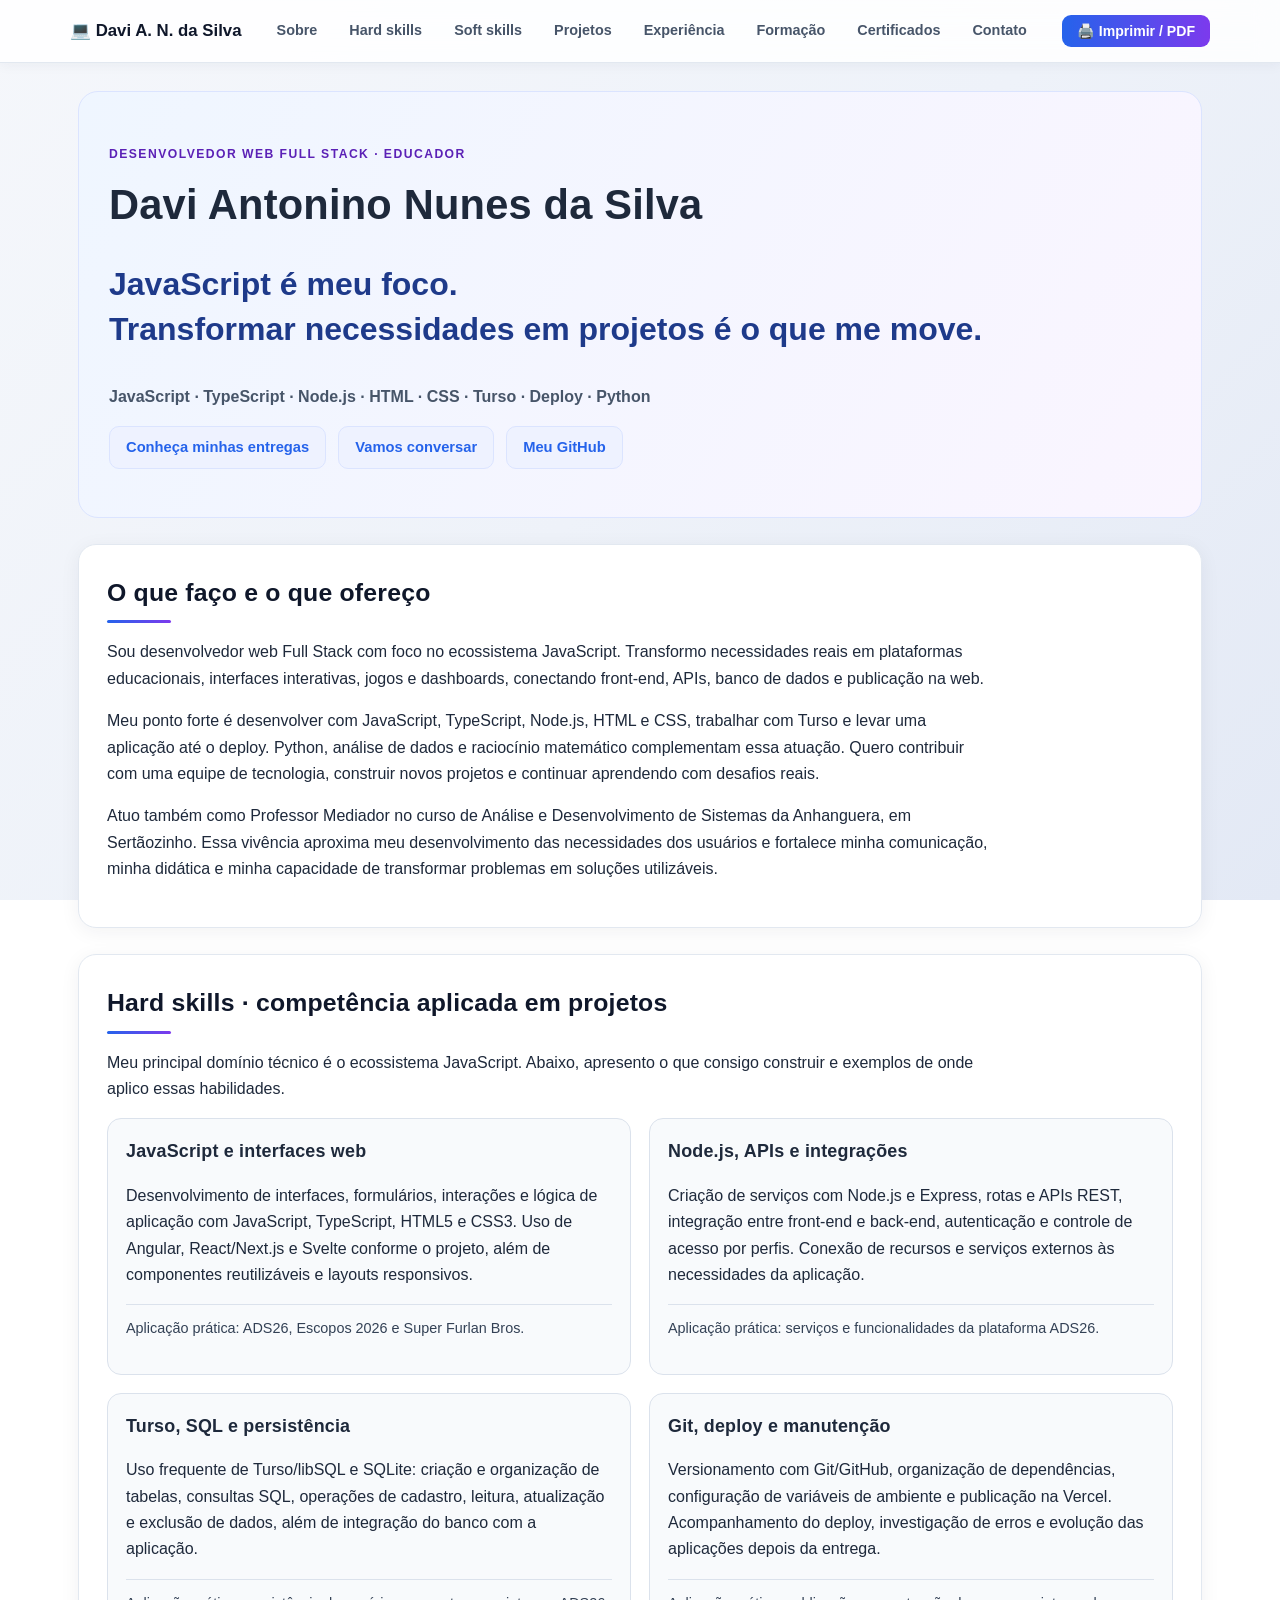
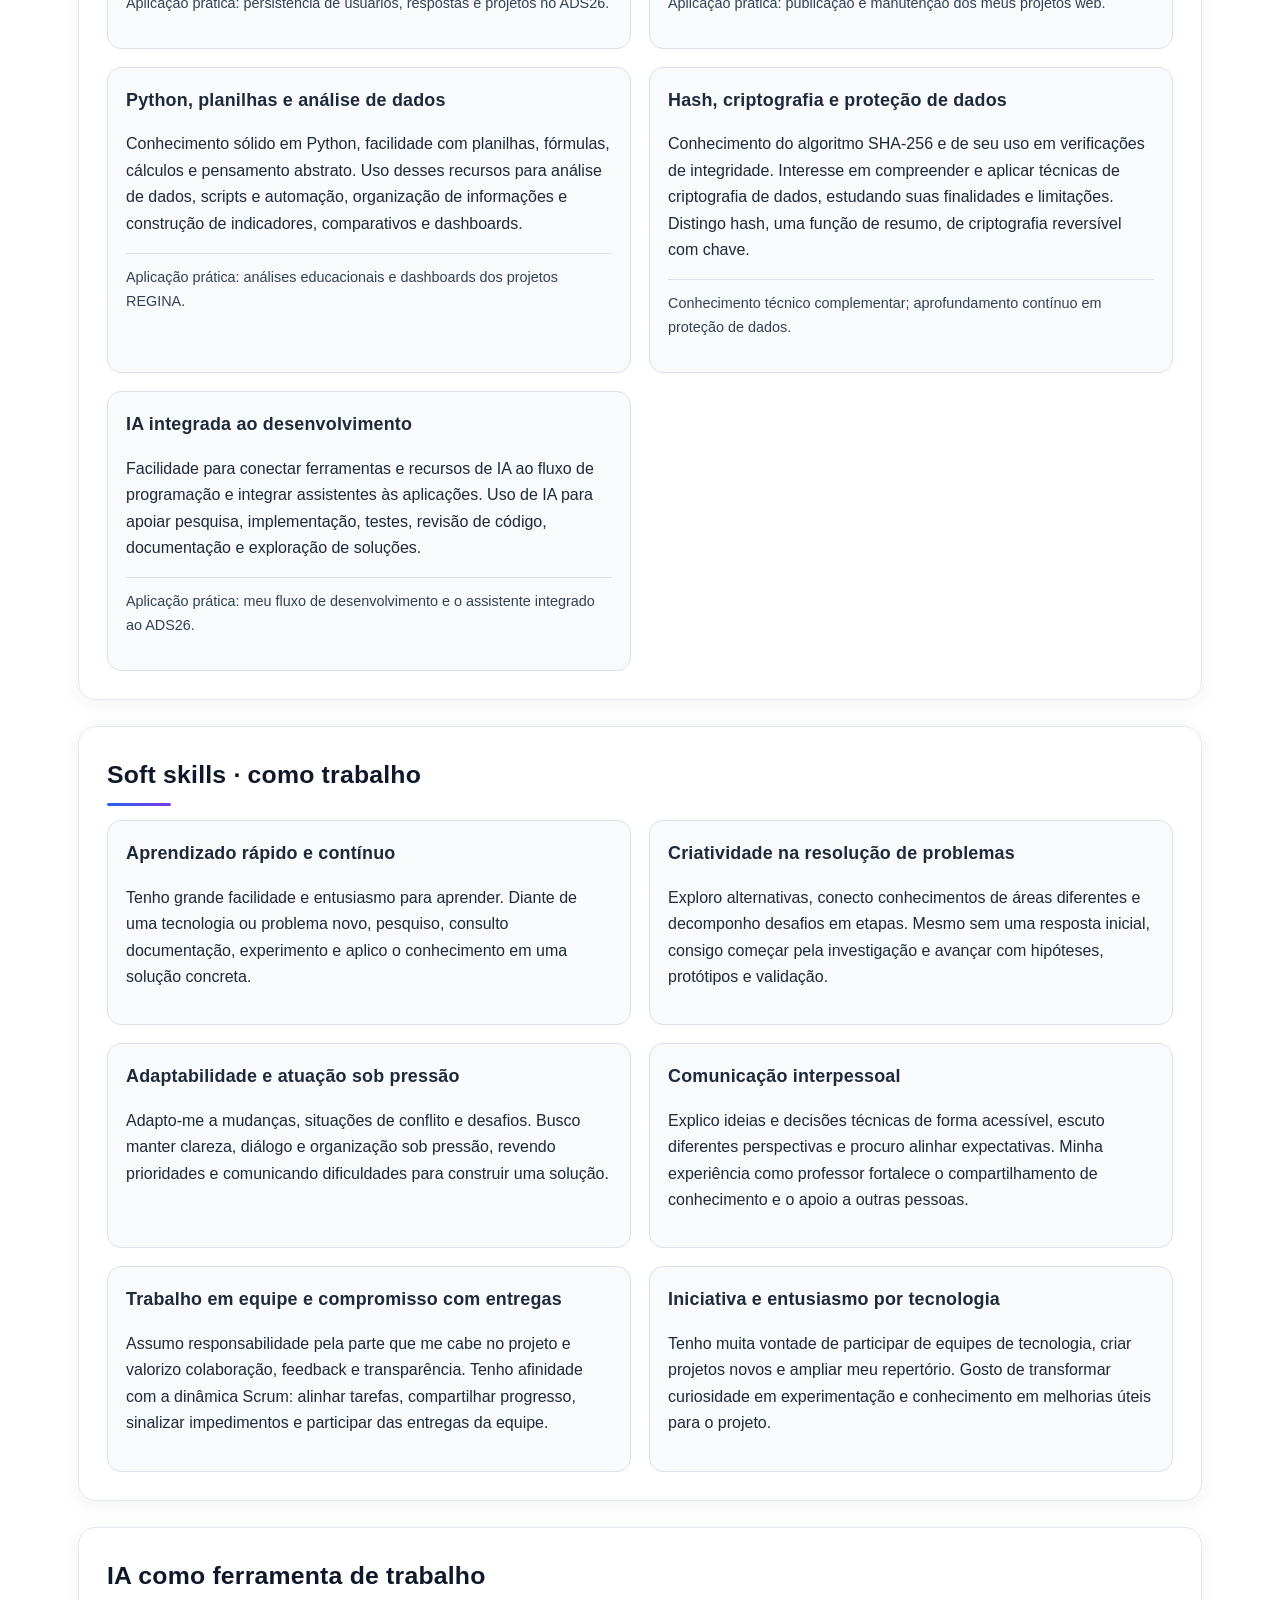
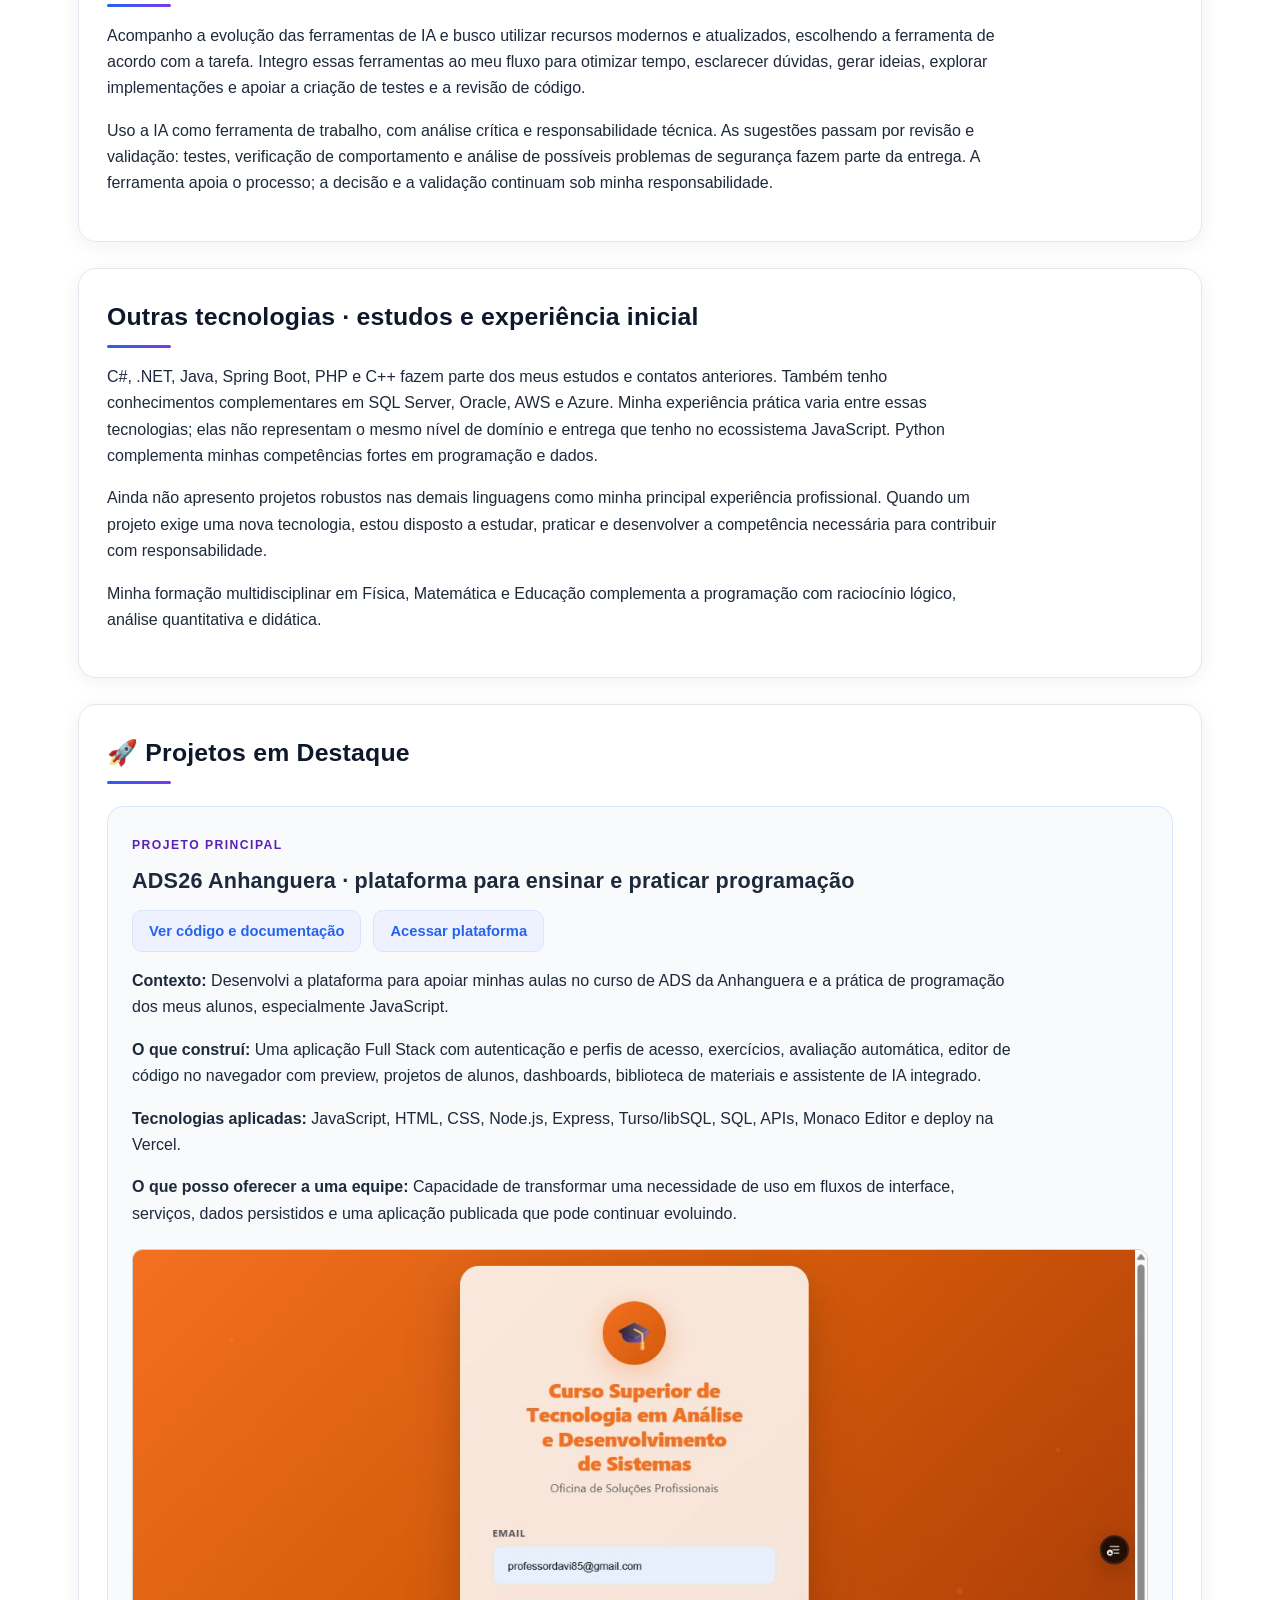
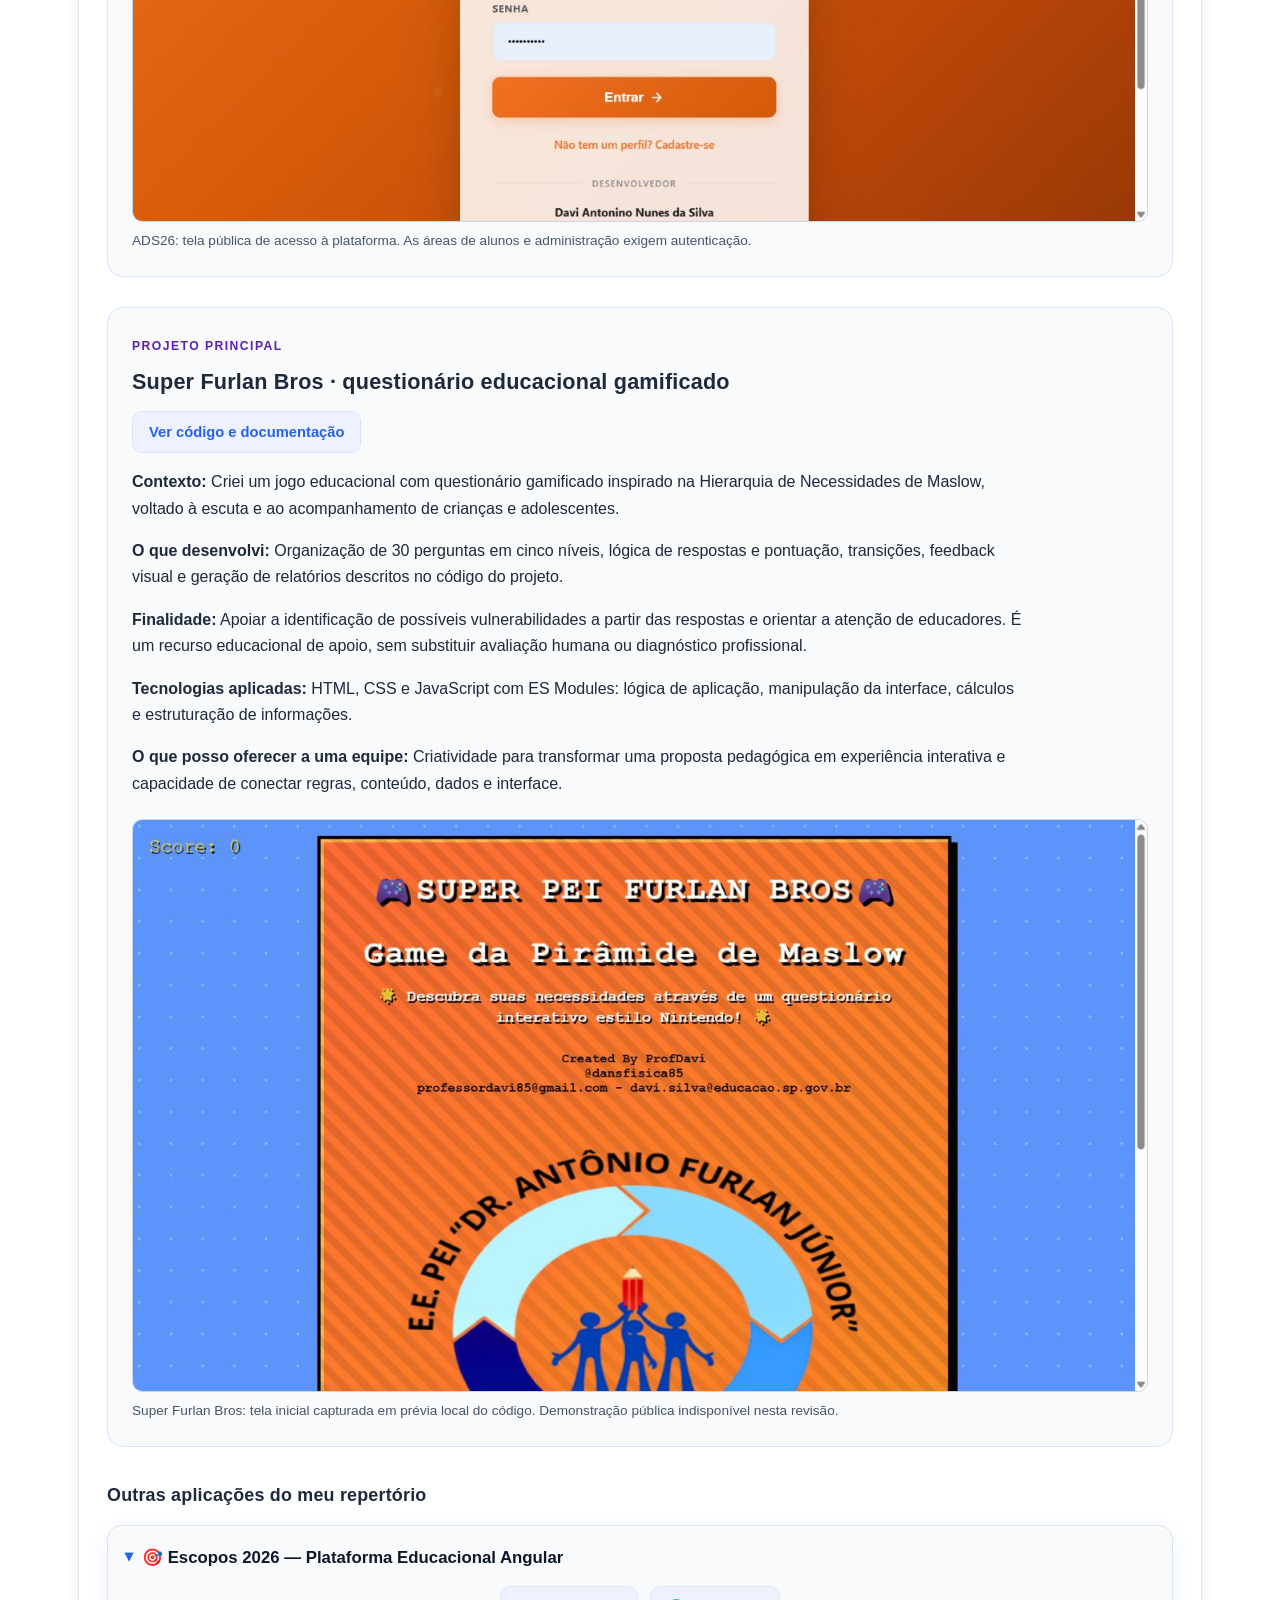
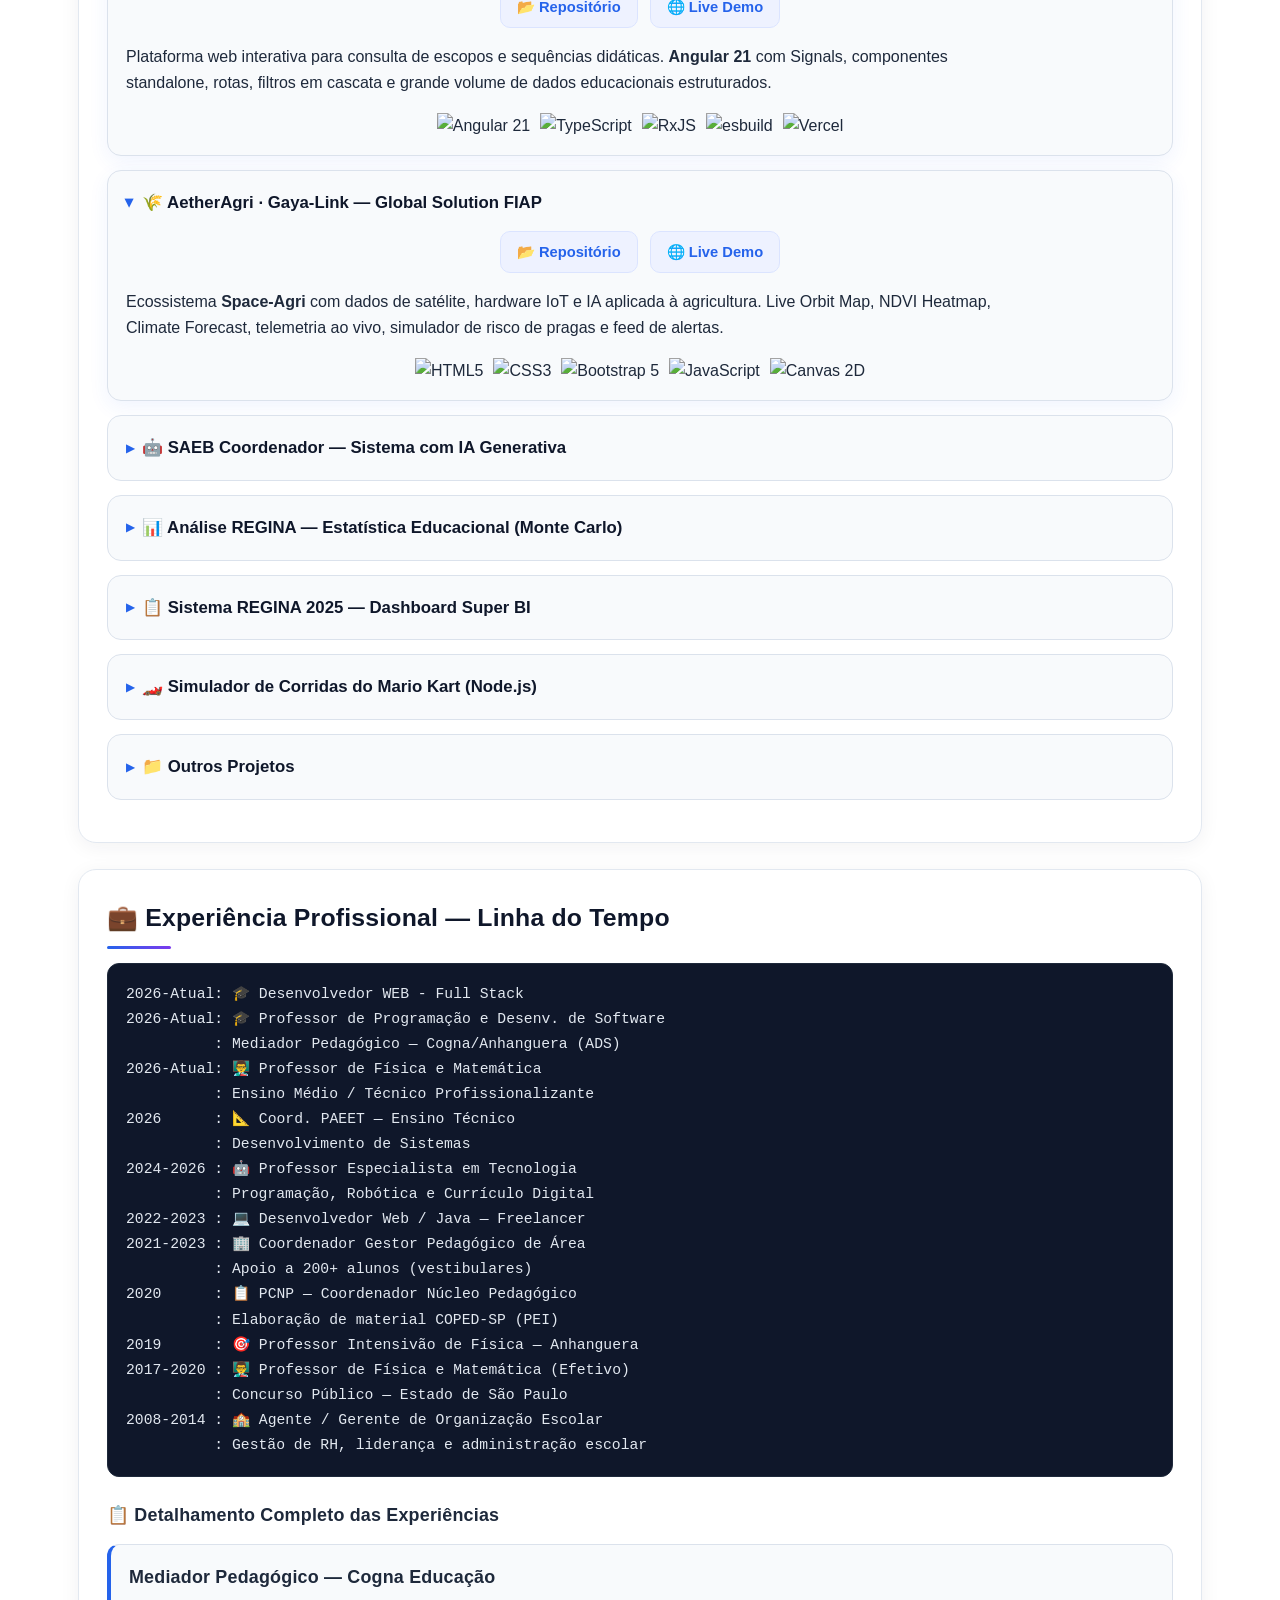
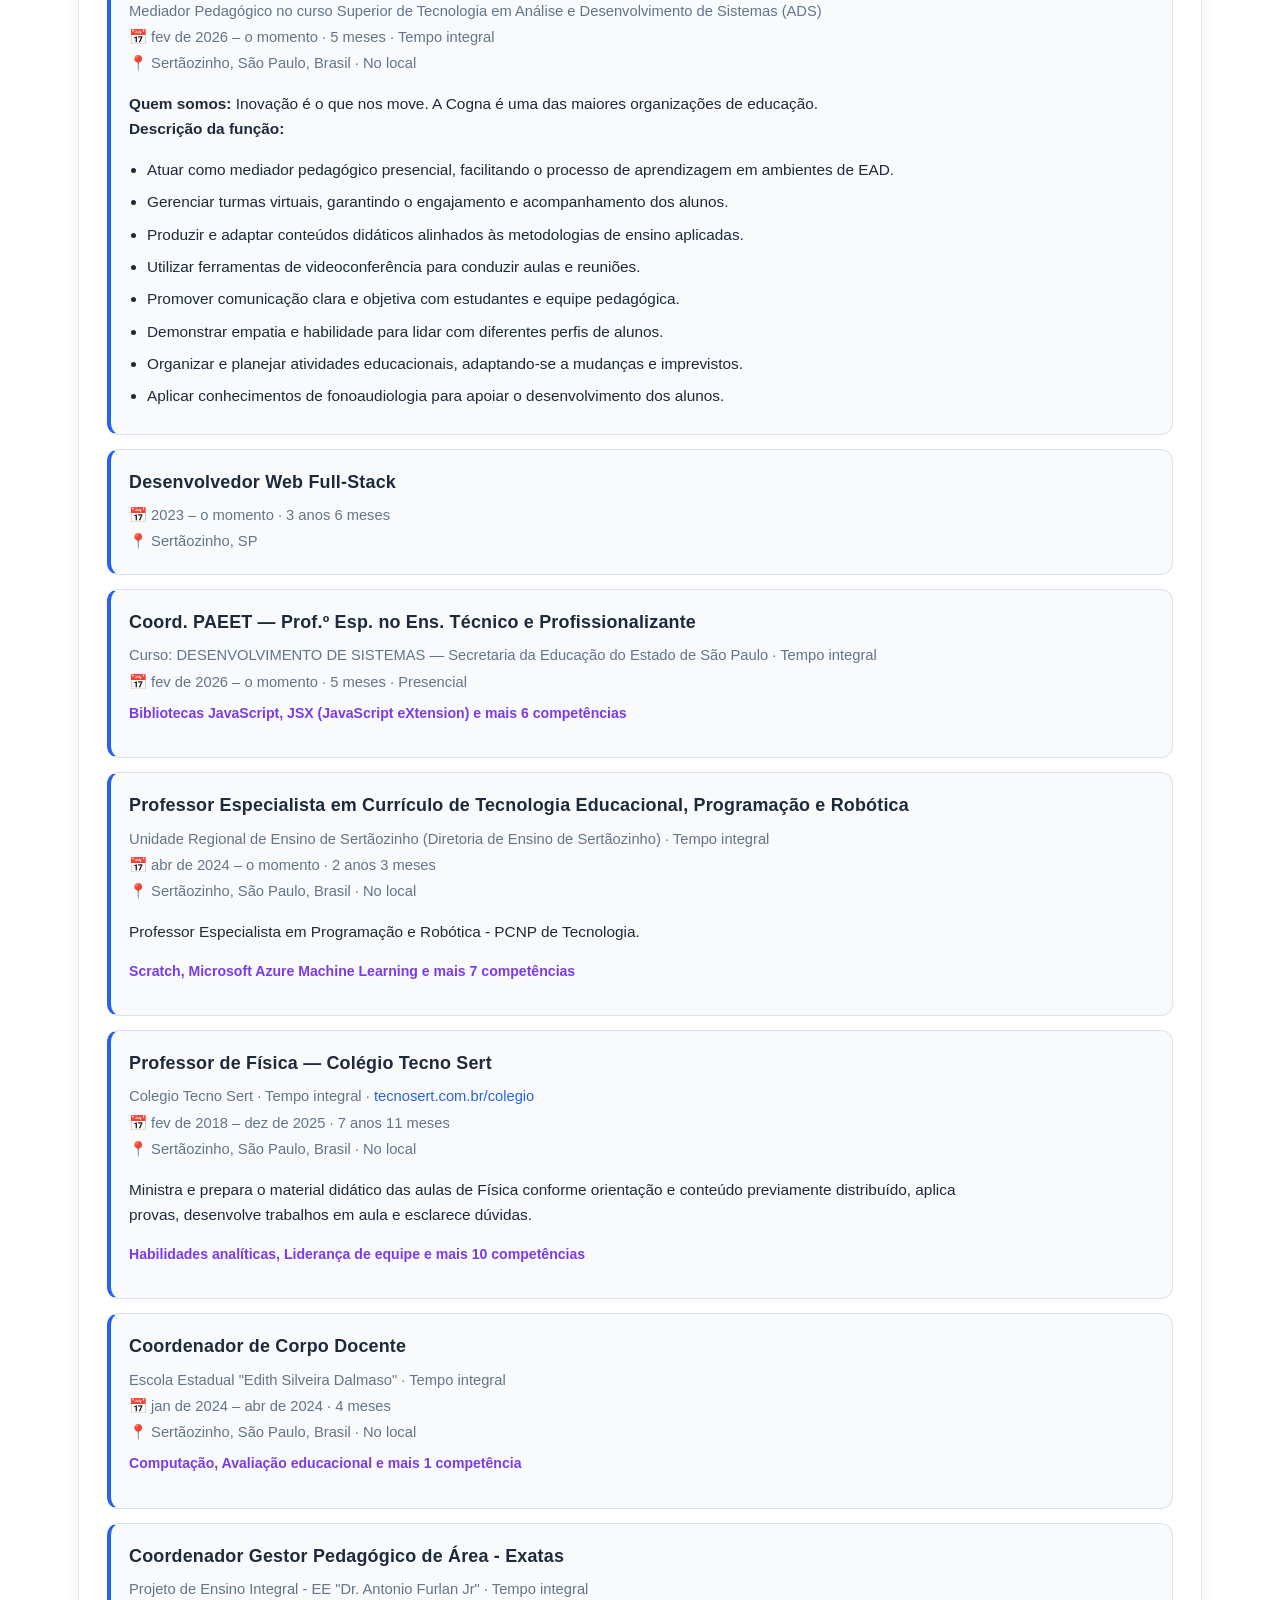
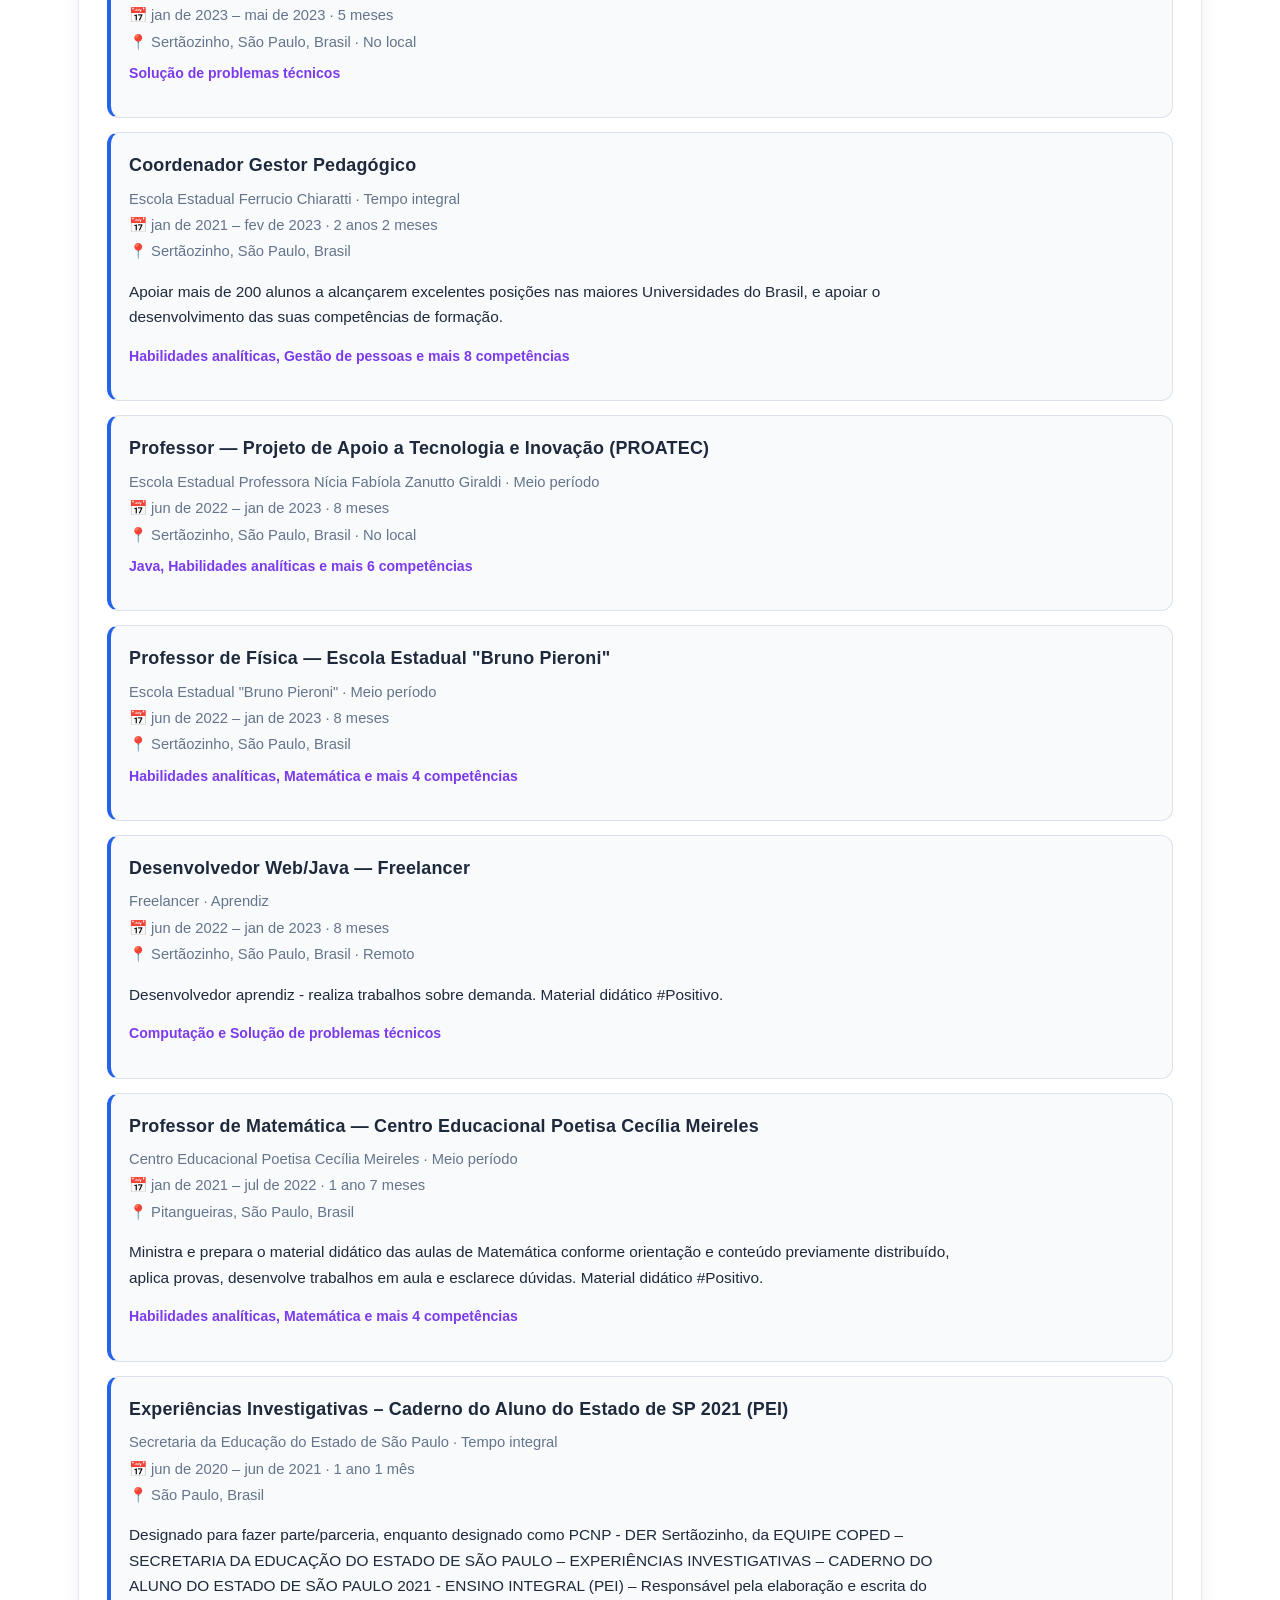
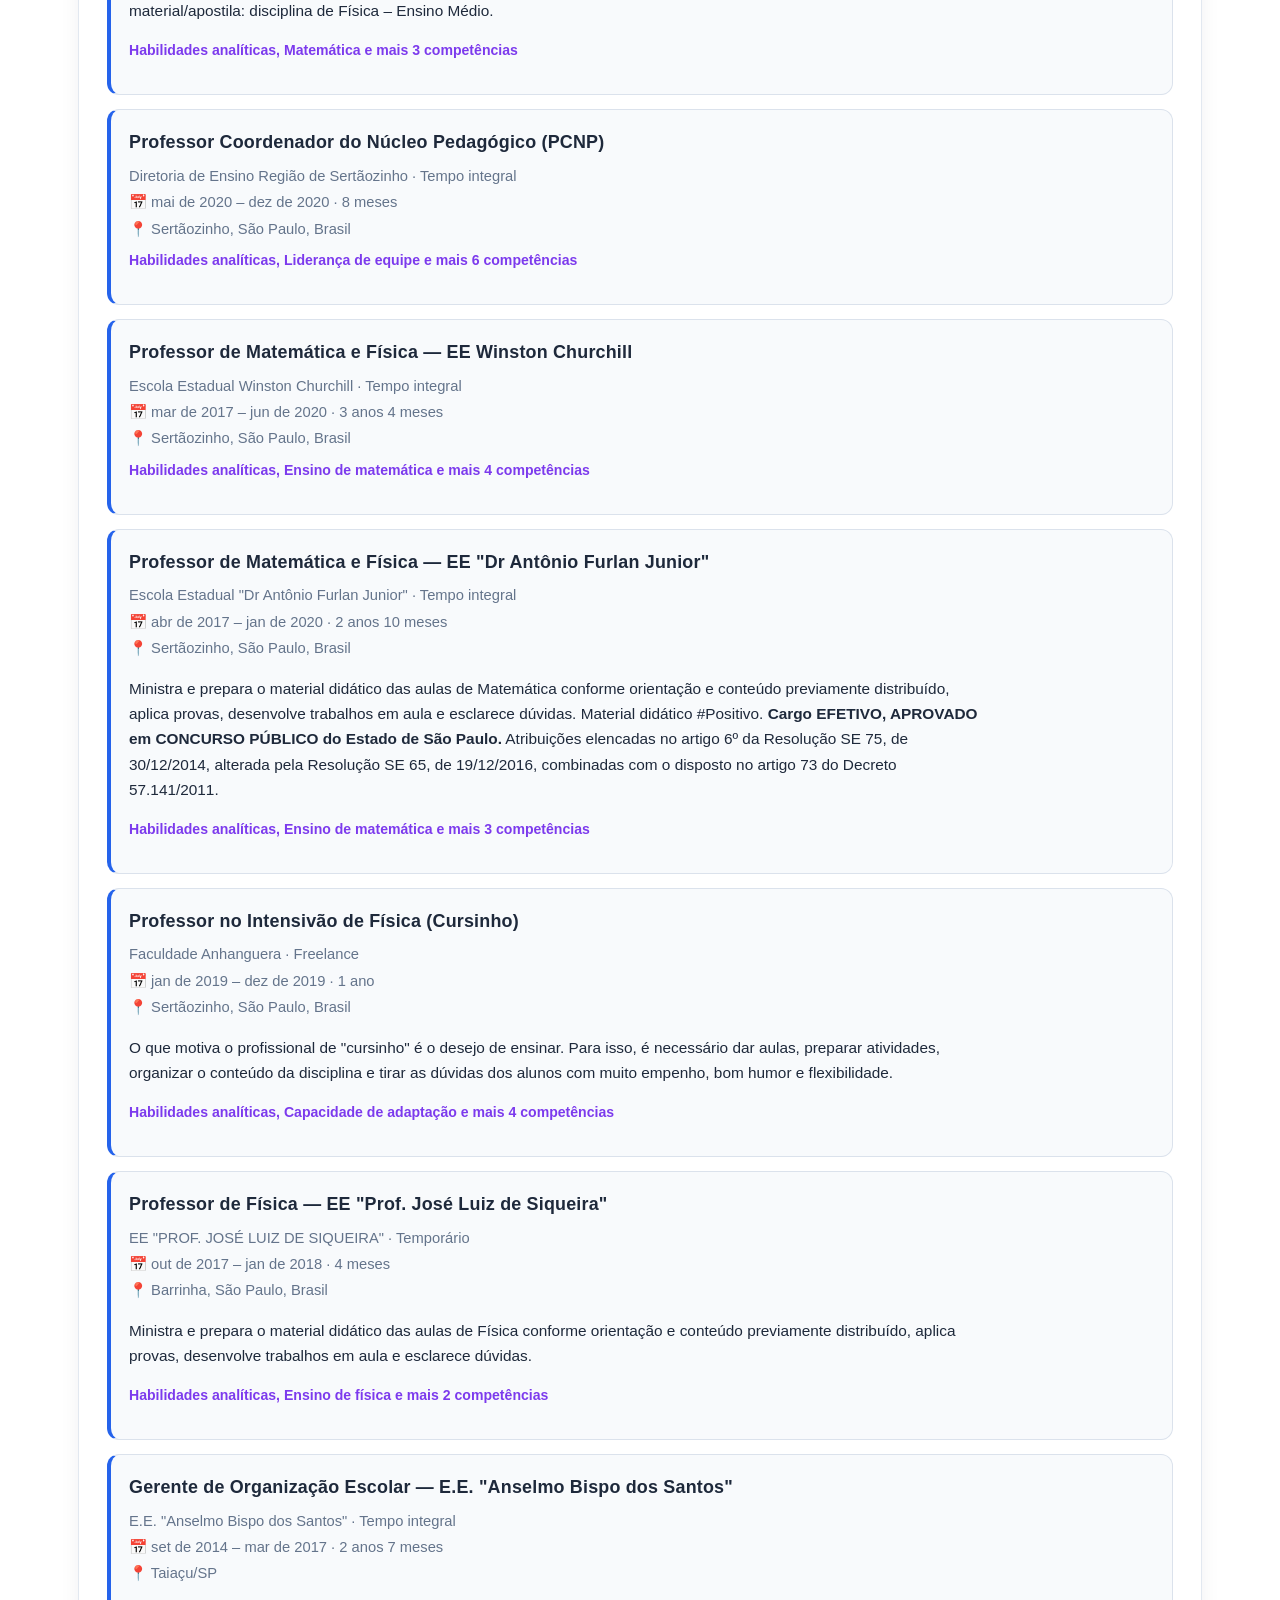
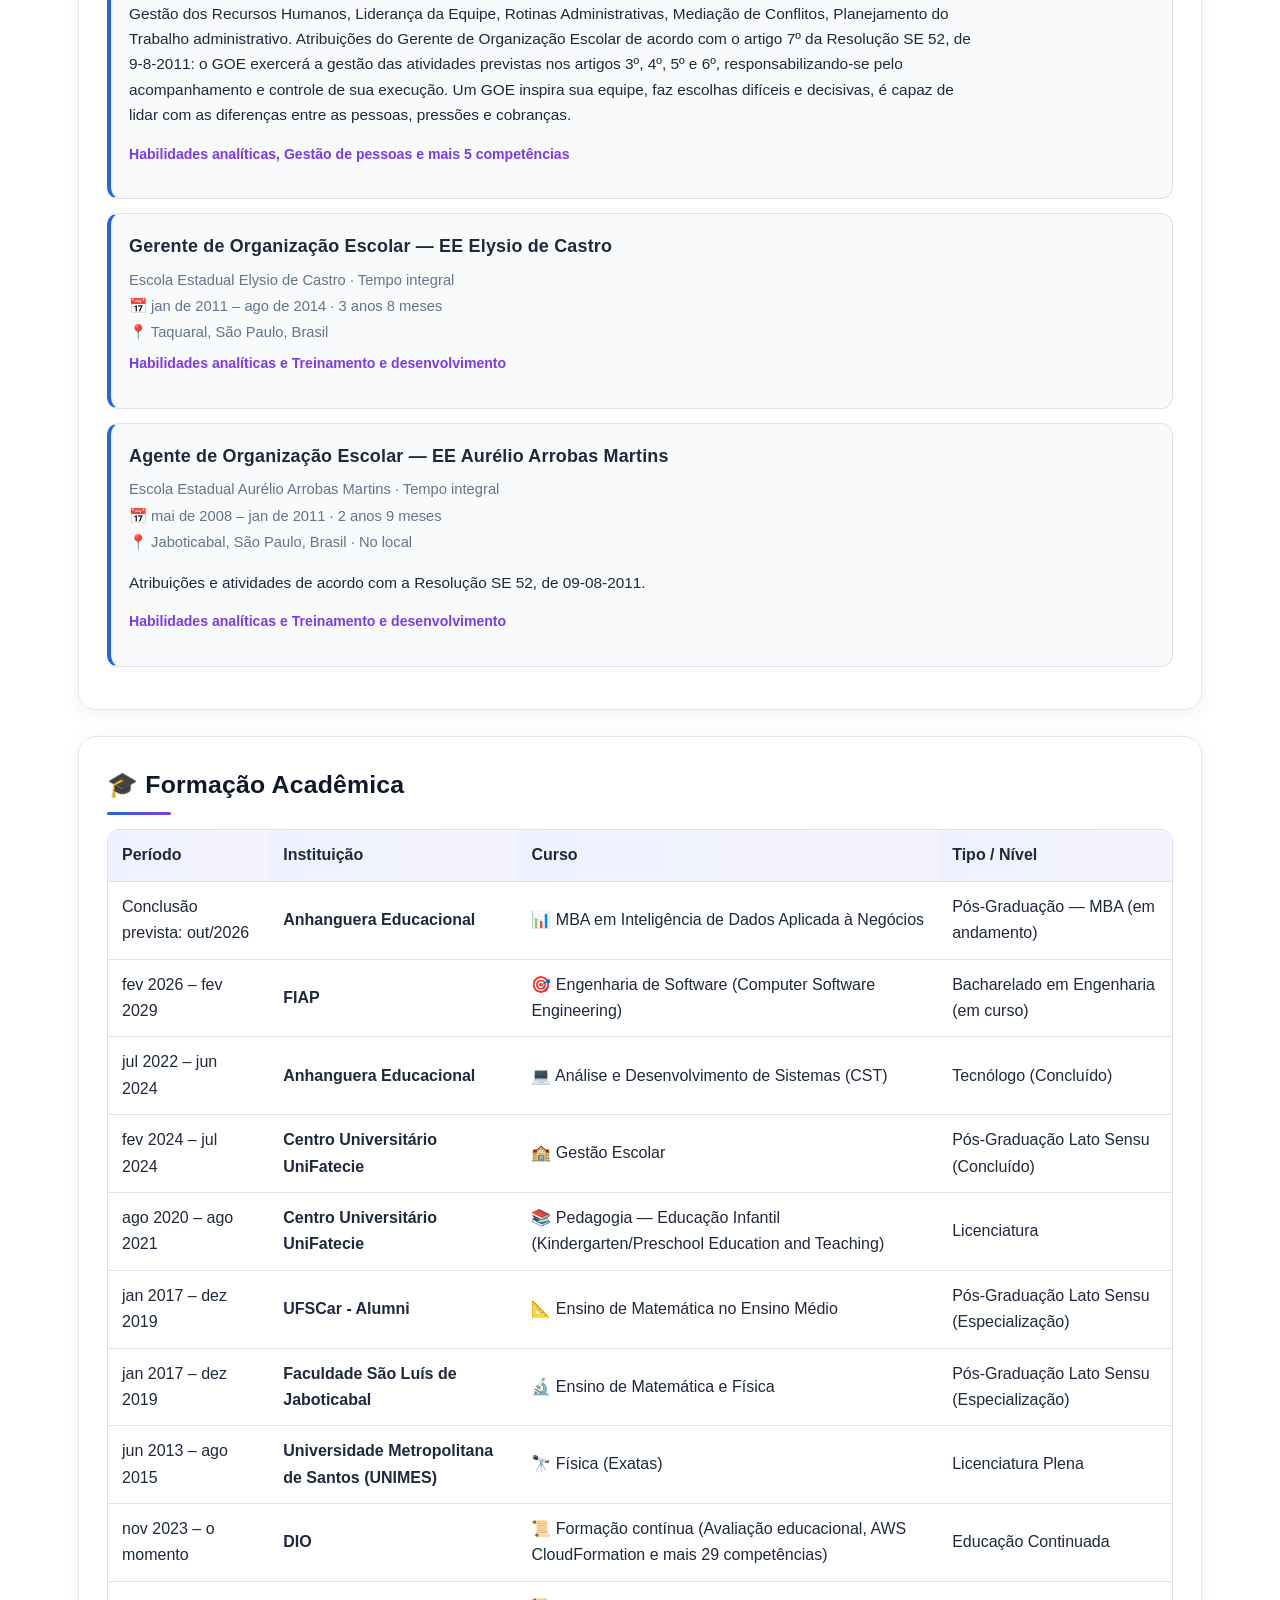
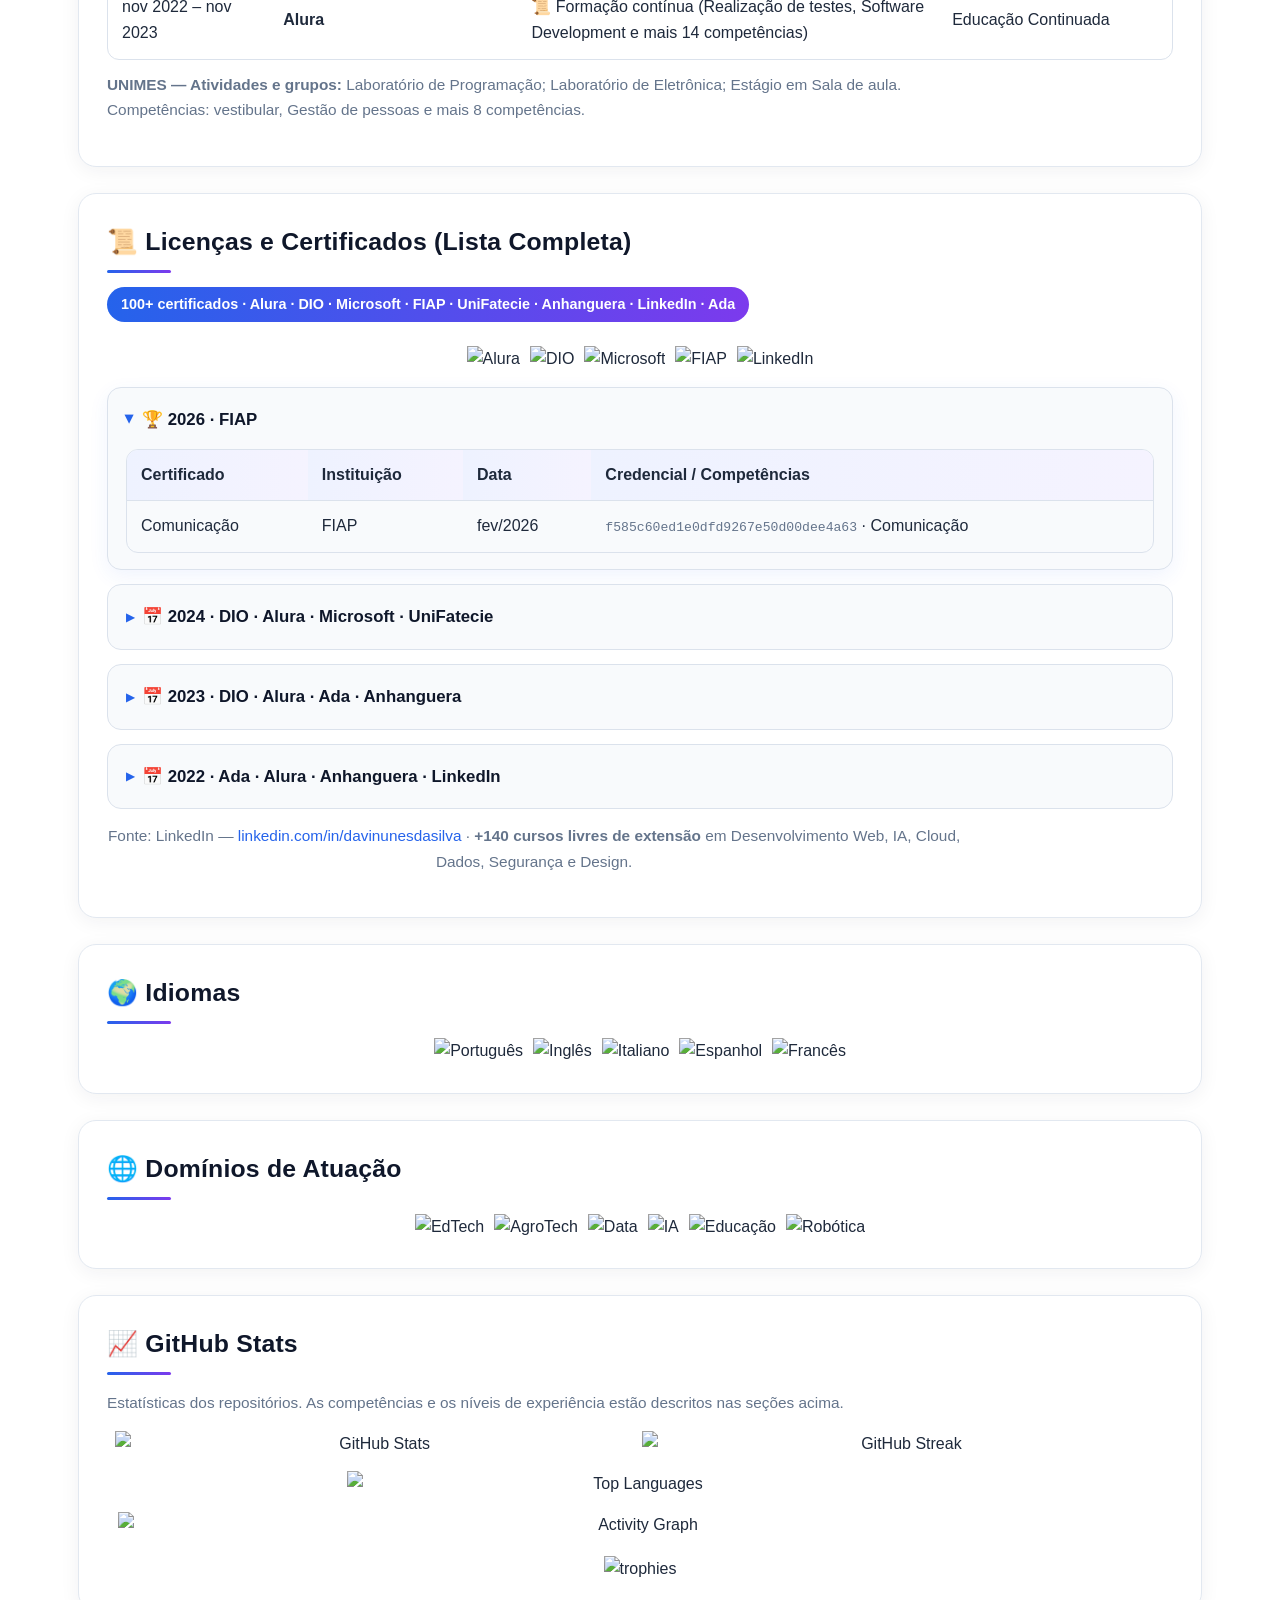
==== commit 1f74e893: "Clarify JavaScript focus, practical skills and featured education projects" ====
--- a/index.html
+++ b/index.html
@@ -3,7 +3,8 @@
 <head>
 <meta charset="UTF-8" />
 <meta name="viewport" content="width=device-width, initial-scale=1.0" />
-<title>Davi Antonino Nunes da Silva — Currículo Completo</title>
+<title>Davi Nunes | Desenvolvedor Full Stack JavaScript</title>
+<meta name="description" content="Desenvolvedor Full Stack com foco em JavaScript, TypeScript, Node.js e Turso. Projetos educacionais, dashboards, soft skills e experiência aplicada.">
 <style>
   :root{
     --bg:#f5f7fb; --bg-grad-1:#eef2f9; --bg-grad-2:#e3e9f5;
@@ -101,6 +102,30 @@
     .badge-row img:hover{transform:none;filter:none;}
     .banner-img{box-shadow:none;}
   }
+
+  .hero{padding:48px 30px;border:1px solid #dbe4ff;border-radius:20px;background:linear-gradient(120deg,#eff6ff,#faf5ff);margin:0 0 26px;}
+  .hero h1{font-size:clamp(1.7rem,4vw,2.6rem);line-height:1.2;margin:14px 0 20px;}
+  .eyebrow{font-size:.76rem;font-weight:800;letter-spacing:.12em;color:#5b21b6;}
+  .headline{font-size:clamp(1.3rem,3vw,2rem);font-weight:700;line-height:1.4;color:#1e3a8a;}
+  .hero-summary{font-weight:600;color:#475569;}
+  .hero .project-links{justify-content:flex-start;margin-bottom:0;}
+  .section p{max-width:100ch;}
+  .grid-2{grid-template-columns:repeat(2,minmax(0,1fr));}
+  .subsection{margin-top:0;}
+  .evidence{font-size:.9rem;color:#334155;border-top:1px solid #dbe2ec;padding-top:12px;margin-top:16px;}
+  .project-case{padding:24px;margin:22px 0 30px;border:1px solid #dbe4ff;border-radius:16px;background:#f8fafc;}
+  .project-case h3{font-size:1.35rem;line-height:1.4;margin-top:8px;}
+  .project-case .project-links{justify-content:flex-start;}
+  figure{margin:22px 0 0;}
+  figure img{display:block;width:100%;height:auto;border-radius:10px;border:1px solid #cbd5e1;}
+  figcaption{font-size:.85rem;color:#475569;margin-top:8px;}
+  .other-projects{margin-top:34px;}
+  .navbar{height:auto;min-height:62px;}
+  .nav-inner{min-height:62px;flex-wrap:wrap;padding-top:10px;padding-bottom:10px;}
+  .nav-links{flex-wrap:nowrap;max-width:100%;}
+  @media(max-width:900px){.grid-2{grid-template-columns:1fr}.nav-links{order:3;width:100%}.hero{padding:26px 20px}.project-case{padding:18px}.section{padding:18px}html{scroll-padding-top:130px}table{display:block;overflow-x:auto;max-width:100%;}h2{line-height:1.4}.project-links a{max-width:100%;}}
+  @media(prefers-reduced-motion:reduce){html{scroll-behavior:auto}*,*::before,*::after{animation:none!important;transition:none!important}}
+  @media print{.hero{padding:12px;background:white;border:1px solid #ccc}.headline{font-size:16pt}.hero h1{font-size:20pt}.section{break-inside:auto;page-break-inside:auto}.project-case{break-inside:auto}.project-case figure{break-inside:avoid}figure img{max-height:70mm;object-fit:contain}.eyebrow{color:#333}.grid-2{display:block}.subsection{margin-bottom:10px}}
 </style>
 </head>
 <body>
@@ -110,8 +135,8 @@
     <span class="nav-brand">💻 Davi A. N. da Silva</span>
     <div class="nav-links">
       <a href="#sobre">Sobre</a>
-      <a href="#stack">Stack</a>
-      <a href="#skills">Skills</a>
+      <a href="#stack">Hard skills</a>
+      <a href="#skills">Soft skills</a>
       <a href="#projetos">Projetos</a>
       <a href="#experiencia">Experiência</a>
       <a href="#formacao">Formação</a>
@@ -124,237 +149,18 @@
 
 <div class="container">
 
-  <div class="center">
-    <img class="banner-img" width="100%" src="https://capsule-render.vercel.app/api?type=waving&color=0:2563eb,25:4f46e5,50:7c3aed,75:9333ea,100:c026d3&height=240&section=header&text=Davi%20Antonino%20Nunes%20da%20Silva&fontSize=42&fontColor=ffffff&animation=fadeIn&fontAlignY=32&desc=🚀%20Desenvolvedor%20Full%20Stack%20%7C%20Educador%20%7C%20Inovador&descSize=18&descAlignY=56&descColor=E0E7FF" alt="banner" />
-  </div>
-
-  <div class="center" style="margin-top:20px">
-    <a href="https://github.com/dansfisica85">
-      <img src="https://readme-typing-svg.demolab.com?font=Fira+Code&weight=600&size=24&duration=3000&pause=1000&color=2563EB&center=true&vCenter=true&multiline=true&repeat=true&width=700&height=130&lines=%F0%9F%92%BB+Full+Stack+Developer+%7C+Angular+%C2%B7+Node.js+%C2%B7+Next.js;%F0%9F%8E%93+Engenharia+de+Software+FIAP+%7C+ADS+Anhanguera;%F0%9F%A4%96+EdTech+%C2%B7+AgroTech+%C2%B7+IA+%C2%B7+Data+Analytics" alt="Typing SVG" />
-    </a>
-  </div>
-
-  <div class="center badge-row" style="margin-top:18px">
-    <img src="https://komarev.com/ghpvc/?username=dansfisica85&label=👁️+Visitas+ao+Perfil&color=2563eb&style=for-the-badge" alt="profile views" />
-    <img src="https://img.shields.io/github/followers/dansfisica85?label=Seguidores&style=for-the-badge&color=7c3aed&logo=github" alt="followers" />
-    <img src="https://img.shields.io/badge/🎓+140_Cursos-Alura%20%7C%20DIO%20%7C%20Microsoft%20%7C%20FIAP-16a34a?style=for-the-badge" alt="cursos" />
-  </div>
-
-  <!-- ===== SOBRE ===== -->
-  <div class="section" id="sobre">
-    <h2>👤 Sobre Mim</h2>
-    <pre>🧑‍💻 Nome:         Davi Antonino Nunes da Silva
-💻 Atuação:      Desenvolvedor WEB Full Stack
-🎓 Formação:     Analista e Desenvolvedor de Sistemas — Anhanguera-SP
-📚 Cursando:     Engenheiro de Software — FIAP (2026–2029)
-📜 Extensão:     +140 cursos livres (Alura, DIO, Microsoft, FIAP)
-🎯 Foco:         EdTech · AgroTech · Análise de Dados · IA
-🏗️ Perfil:       Desenvolvedor Full Stack com projetos reais em produção
-🌐 Idiomas:      Português (Nativo) · Inglês · Italiano · Espanhol · Francês
-💡 Lema:         "Quando ideias ganham propósito, elas transformam realidades."
-📍 Localização:  Sertãozinho - SP, Brasil</pre>
-    <div class="quote small">
-      Desenvolvedor full-stack com formação multidisciplinar em Física, Matemática, Pedagogia e Engenharia de Software. Mais de <b>140 repositórios</b> no GitHub, com projetos completos, documentados e publicados em produção. Experiência real em criar plataformas educacionais, sistemas de análise de dados e soluções com IA — sempre com foco na transformação digital da educação e do agronegócio.
-    </div>
-  </div>
-
-  <!-- ===== STACK ===== -->
-  <div class="section" id="stack">
-    <h2>🛠️ Tech Stack — Full Stack Developer</h2>
-
-    <details open>
-      <summary>🎨 Frontend</summary>
-      <div class="subsection">
-        <div class="badge-row">
-          <img src="https://img.shields.io/badge/Angular-DD0031?style=for-the-badge&logo=angular&logoColor=white" alt="Angular"/>
-          <img src="https://img.shields.io/badge/Next.js-000000?style=for-the-badge&logo=nextdotjs&logoColor=white" alt="Next.js"/>
-          <img src="https://img.shields.io/badge/React-20232A?style=for-the-badge&logo=react&logoColor=61DAFB" alt="React"/>
-          <img src="https://img.shields.io/badge/Svelte-FF3E00?style=for-the-badge&logo=svelte&logoColor=white" alt="Svelte"/>
-          <img src="https://img.shields.io/badge/TypeScript-3178C6?style=for-the-badge&logo=typescript&logoColor=white" alt="TypeScript"/>
-          <img src="https://img.shields.io/badge/JavaScript-F7DF1E?style=for-the-badge&logo=javascript&logoColor=black" alt="JavaScript"/>
-          <img src="https://img.shields.io/badge/HTML5-E34F26?style=for-the-badge&logo=html5&logoColor=white" alt="HTML5"/>
-          <img src="https://img.shields.io/badge/CSS3-1572B6?style=for-the-badge&logo=css3&logoColor=white" alt="CSS3"/>
-          <img src="https://img.shields.io/badge/Tailwind_CSS-06B6D4?style=for-the-badge&logo=tailwindcss&logoColor=white" alt="TailwindCSS"/>
-          <img src="https://img.shields.io/badge/Bootstrap-7952B3?style=for-the-badge&logo=bootstrap&logoColor=white" alt="Bootstrap"/>
-          <img src="https://img.shields.io/badge/Chart.js-FF6384?style=for-the-badge&logo=chartdotjs&logoColor=white" alt="Chart.js"/>
-          <img src="https://img.shields.io/badge/Monaco_Editor-0078D4?style=for-the-badge&logo=visualstudiocode&logoColor=white" alt="Monaco Editor"/>
-        </div>
-      </div>
-    </details>
-
-    <details open>
-      <summary>⚙️ Backend & Banco de Dados</summary>
-      <div class="subsection">
-        <div class="badge-row">
-          <img src="https://img.shields.io/badge/Node.js-339933?style=for-the-badge&logo=nodedotjs&logoColor=white" alt="Node.js"/>
-          <img src="https://img.shields.io/badge/Express-000000?style=for-the-badge&logo=express&logoColor=white" alt="Express"/>
-          <img src="https://img.shields.io/badge/Python-3776AB?style=for-the-badge&logo=python&logoColor=white" alt="Python"/>
-          <img src="https://img.shields.io/badge/API_REST-009688?style=for-the-badge&logo=fastapi&logoColor=white" alt="API REST"/>
-          <img src="https://img.shields.io/badge/SQLite-003B57?style=for-the-badge&logo=sqlite&logoColor=white" alt="SQLite"/>
-          <img src="https://img.shields.io/badge/Turso_/_libSQL-4FF8D2?style=for-the-badge&logo=turso&logoColor=black" alt="Turso"/>
-          <img src="https://img.shields.io/badge/JWT-000000?style=for-the-badge&logo=jsonwebtokens&logoColor=white" alt="JWT"/>
-          <img src="https://img.shields.io/badge/bcrypt-004880?style=for-the-badge&logo=letsencrypt&logoColor=white" alt="bcrypt"/>
-          <img src="https://img.shields.io/badge/Java-007396?style=for-the-badge&logo=openjdk&logoColor=white" alt="Java"/>
-          <img src="https://img.shields.io/badge/Spring_Boot-6DB33F?style=for-the-badge&logo=springboot&logoColor=white" alt="Spring Boot"/>
-          <img src="https://img.shields.io/badge/C%23-239120?style=for-the-badge&logo=csharp&logoColor=white" alt="C#"/>
-          <img src="https://img.shields.io/badge/.NET-512BD4?style=for-the-badge&logo=dotnet&logoColor=white" alt=".NET"/>
-          <img src="https://img.shields.io/badge/SQL_Server-CC2927?style=for-the-badge&logo=microsoftsqlserver&logoColor=white" alt="SQL Server"/>
-          <img src="https://img.shields.io/badge/Oracle-F80000?style=for-the-badge&logo=oracle&logoColor=white" alt="Oracle"/>
-          <img src="https://img.shields.io/badge/AWS-232F3E?style=for-the-badge&logo=amazonaws&logoColor=white" alt="AWS"/>
-          <img src="https://img.shields.io/badge/C++-00599C?style=for-the-badge&logo=cplusplus&logoColor=white" alt="C++"/>
-        </div>
-      </div>
-    </details>
-
-    <details open>
-      <summary>🤖 IA, Dados & Automação</summary>
-      <div class="subsection">
-        <div class="badge-row">
-          <img src="https://img.shields.io/badge/Google_Gemini-886FBF?style=for-the-badge&logo=googlegemini&logoColor=white" alt="Gemini"/>
-          <img src="https://img.shields.io/badge/Azure_AI-0078D4?style=for-the-badge&logo=microsoftazure&logoColor=white" alt="Azure AI"/>
-          <img src="https://img.shields.io/badge/RAG_/_Busca_Semântica-FF6F00?style=for-the-badge&logo=elasticsearch&logoColor=white" alt="RAG"/>
-          <img src="https://img.shields.io/badge/OCR_Tesseract.js-4285F4?style=for-the-badge&logo=google&logoColor=white" alt="OCR"/>
-          <img src="https://img.shields.io/badge/Pyodide-3776AB?style=for-the-badge&logo=python&logoColor=white" alt="Pyodide"/>
-          <img src="https://img.shields.io/badge/Jupyter-F37626?style=for-the-badge&logo=jupyter&logoColor=white" alt="Jupyter"/>
-          <img src="https://img.shields.io/badge/Monte_Carlo-8B5CF6?style=for-the-badge&logo=scipy&logoColor=white" alt="Monte Carlo"/>
-          <img src="https://img.shields.io/badge/PDF_Parse-DC382D?style=for-the-badge&logo=adobeacrobatreader&logoColor=white" alt="PDF"/>
-        </div>
-      </div>
-    </details>
-
-    <details open>
-      <summary>🔧 DevOps & Ferramentas</summary>
-      <div class="subsection">
-        <div class="badge-row">
-          <img src="https://img.shields.io/badge/Git-F05032?style=for-the-badge&logo=git&logoColor=white" alt="Git"/>
-          <img src="https://img.shields.io/badge/GitHub-181717?style=for-the-badge&logo=github&logoColor=white" alt="GitHub"/>
-          <img src="https://img.shields.io/badge/Vercel-000000?style=for-the-badge&logo=vercel&logoColor=white" alt="Vercel"/>
-          <img src="https://img.shields.io/badge/npm-CB3837?style=for-the-badge&logo=npm&logoColor=white" alt="npm"/>
-          <img src="https://img.shields.io/badge/Angular_CLI-DD0031?style=for-the-badge&logo=angular&logoColor=white" alt="Angular CLI"/>
-          <img src="https://img.shields.io/badge/esbuild-FFCF00?style=for-the-badge&logo=esbuild&logoColor=black" alt="esbuild"/>
-          <img src="https://img.shields.io/badge/Vite-646CFF?style=for-the-badge&logo=vite&logoColor=white" alt="Vite"/>
-          <img src="https://img.shields.io/badge/VS_Code-007ACC?style=for-the-badge&logo=visualstudiocode&logoColor=white" alt="VS Code"/>
-          <img src="https://img.shields.io/badge/Android_Studio-3DDC84?style=for-the-badge&logo=androidstudio&logoColor=white" alt="Android Studio"/>
-          <img src="https://img.shields.io/badge/Notion-000000?style=for-the-badge&logo=notion&logoColor=white" alt="Notion"/>
-        </div>
-      </div>
-    </details>
-
-    <details open>
-      <summary>🖥️ Hardware & Infraestrutura</summary>
-      <div class="subsection">
-        <div class="badge-row">
-          <img src="https://img.shields.io/badge/Montagem_de_PCs-0078D4?style=for-the-badge&logo=windows11&logoColor=white" alt="Montagem"/>
-          <img src="https://img.shields.io/badge/Manutenção_Hardware-555555?style=for-the-badge&logo=dell&logoColor=white" alt="Manutenção"/>
-          <img src="https://img.shields.io/badge/Formatação_/_SO-00ADEF?style=for-the-badge&logo=windows&logoColor=white" alt="Formatação"/>
-          <img src="https://img.shields.io/badge/Upgrade_Componentes-76B900?style=for-the-badge&logo=nvidia&logoColor=white" alt="Upgrade"/>
-          <img src="https://img.shields.io/badge/Diagnóstico_/_Reparo-ED1C24?style=for-the-badge&logo=ifixit&logoColor=white" alt="Diagnóstico"/>
-          <img src="https://img.shields.io/badge/Redes_/_Infraestrutura-0078D7?style=for-the-badge&logo=cisco&logoColor=white" alt="Redes"/>
-          <img src="https://img.shields.io/badge/Linux-FCC624?style=for-the-badge&logo=linux&logoColor=black" alt="Linux"/>
-          <img src="https://img.shields.io/badge/Windows-0078D6?style=for-the-badge&logo=windows&logoColor=white" alt="Windows"/>
-        </div>
-      </div>
-    </details>
-  </div>
-
-  <!-- ===== SKILLS ===== -->
-  <div class="section" id="skills">
-    <h2>💪 Habilidades Full Stack</h2>
-    <div class="grid-2">
-      <div class="subsection">
-        <h3>🖥️ Frontend</h3>
-        <ul>
-          <li>SPAs com <b>Angular 21</b>, Signals & componentes standalone</li>
-          <li>Aplicações <b>Next.js 14</b> com SSR e TypeScript</li>
-          <li>Dashboards interativos com <b>Chart.js</b> & Canvas 2D</li>
-          <li>Interfaces responsivas com <b>Bootstrap</b> & <b>Tailwind CSS</b></li>
-          <li>IDE web no navegador com <b>Monaco Editor</b></li>
-          <li>Execução de Python client-side com <b>Pyodide</b></li>
-        </ul>
-      </div>
-      <div class="subsection">
-        <h3>🔧 Backend</h3>
-        <ul>
-          <li>APIs REST com <b>Node.js</b> & <b>Express 5</b></li>
-          <li>Autenticação <b>JWT</b> + <b>bcrypt</b> + controle por papéis</li>
-          <li>Banco de dados <b>SQLite</b> / <b>Turso (libSQL)</b></li>
-          <li>Migrations, seeds e variáveis de ambiente</li>
-          <li>Deploy serverless na <b>Vercel</b></li>
-          <li>Integração com <b>Google Gemini</b> (IA generativa)</li>
-          <li>APIs em <b>Java + Spring Boot 3</b> e <b>C# / .NET</b></li>
-        </ul>
-      </div>
-      <div class="subsection">
-        <h3>📊 Dados & IA</h3>
-        <ul>
-          <li>Análise estatística com <b>Simulação de Monte Carlo</b></li>
-          <li><b>RAG</b> — Retrieval-Augmented Generation</li>
-          <li><b>OCR</b> com Tesseract.js para extração de texto</li>
-          <li>Processamento de PDFs, planilhas e dados estruturados</li>
-          <li>KPIs, rankings e comparativos educacionais</li>
-          <li>Intervalos de confiança & Box-Muller</li>
-          <li>Análise de Dados com Python · SQL avançado · Azure ML</li>
-        </ul>
-      </div>
-      <div class="subsection">
-        <h3>🔐 Segurança & Arquitetura</h3>
-        <ul>
-          <li>Controle de acesso: <b>Admin · Coordenador · Aluno</b></li>
-          <li>Middleware de autenticação e autorização</li>
-          <li>Sessão persistente (LocalStorage / Cookies)</li>
-          <li>Deploy contínuo e CI/CD via <b>Vercel</b></li>
-          <li>Documentação técnica com <b>Mermaid</b></li>
-          <li>Versionamento com <b>Git</b> & <b>GitHub</b></li>
-        </ul>
-      </div>
-      <div class="subsection">
-        <h3>🖥️ Hardware & Infraestrutura</h3>
-        <ul>
-          <li><b>Montagem</b> e configuração completa de computadores</li>
-          <li><b>Manutenção preventiva e corretiva</b> de hardware</li>
-          <li>Diagnóstico e <b>recuperação</b> de componentes</li>
-          <li><b>Upgrade</b> de memória, SSD, GPU, CPU e periféricos</li>
-          <li>Formatação e instalação de <b>Windows / Linux</b></li>
-          <li>Configuração de <b>redes</b> e infraestrutura local</li>
-        </ul>
-      </div>
-      <div class="subsection">
-        <h3>🎓 Educação & Liderança</h3>
-        <ul>
-          <li>Coordenação pedagógica e <b>gestão escolar</b></li>
-          <li>Elaboração de <b>materiais didáticos</b> digitais</li>
-          <li>Formação continuada de <b>educadores</b> em tecnologia</li>
-          <li>Ensino de <b>Programação, Robótica</b> e Inovação</li>
-          <li>Preparação para <b>vestibulares</b> (200+ alunos)</li>
-          <li><b>Gamificação</b> e metodologias ativas de ensino</li>
-        </ul>
-      </div>
-    </div>
-  </div>
+<header class="hero"><span class="eyebrow">DESENVOLVEDOR WEB FULL STACK · EDUCADOR</span><h1>Davi Antonino Nunes da Silva</h1><p class="headline">JavaScript é meu foco.<br>Transformar necessidades em projetos é o que me move.</p><p class="hero-summary">JavaScript · TypeScript · Node.js · HTML · CSS · Turso · Deploy · Python</p><div class="project-links"><a href="#projetos">Conheça minhas entregas</a><a href="mailto:professordavi85@gmail.com">Vamos conversar</a><a href="https://github.com/dansfisica85">Meu GitHub</a></div></header>
+<section class="section" id="sobre"><h2>O que faço e o que ofereço</h2><p>Sou desenvolvedor web Full Stack com foco no ecossistema JavaScript. Transformo necessidades reais em plataformas educacionais, interfaces interativas, jogos e dashboards, conectando front-end, APIs, banco de dados e publicação na web.</p><p>Meu ponto forte é desenvolver com JavaScript, TypeScript, Node.js, HTML e CSS, trabalhar com Turso e levar uma aplicação até o deploy. Python, análise de dados e raciocínio matemático complementam essa atuação. Quero contribuir com uma equipe de tecnologia, construir novos projetos e continuar aprendendo com desafios reais.</p><p>Atuo também como Professor Mediador no curso de Análise e Desenvolvimento de Sistemas da Anhanguera, em Sertãozinho. Essa vivência aproxima meu desenvolvimento das necessidades dos usuários e fortalece minha comunicação, minha didática e minha capacidade de transformar problemas em soluções utilizáveis.</p></section>
+<section class="section" id="stack"><h2>Hard skills · competência aplicada em projetos</h2><p>Meu principal domínio técnico é o ecossistema JavaScript. Abaixo, apresento o que consigo construir e exemplos de onde aplico essas habilidades.</p><div class="grid-2"><article class="subsection"><h3>JavaScript e interfaces web</h3><p>Desenvolvimento de interfaces, formulários, interações e lógica de aplicação com JavaScript, TypeScript, HTML5 e CSS3. Uso de Angular, React/Next.js e Svelte conforme o projeto, além de componentes reutilizáveis e layouts responsivos.</p><p class="evidence">Aplicação prática: ADS26, Escopos 2026 e Super Furlan Bros.</p></article><article class="subsection"><h3>Node.js, APIs e integrações</h3><p>Criação de serviços com Node.js e Express, rotas e APIs REST, integração entre front-end e back-end, autenticação e controle de acesso por perfis. Conexão de recursos e serviços externos às necessidades da aplicação.</p><p class="evidence">Aplicação prática: serviços e funcionalidades da plataforma ADS26.</p></article><article class="subsection"><h3>Turso, SQL e persistência</h3><p>Uso frequente de Turso/libSQL e SQLite: criação e organização de tabelas, consultas SQL, operações de cadastro, leitura, atualização e exclusão de dados, além de integração do banco com a aplicação.</p><p class="evidence">Aplicação prática: persistência de usuários, respostas e projetos no ADS26.</p></article><article class="subsection"><h3>Git, deploy e manutenção</h3><p>Versionamento com Git/GitHub, organização de dependências, configuração de variáveis de ambiente e publicação na Vercel. Acompanhamento do deploy, investigação de erros e evolução das aplicações depois da entrega.</p><p class="evidence">Aplicação prática: publicação e manutenção dos meus projetos web.</p></article><article class="subsection"><h3>Python, planilhas e análise de dados</h3><p>Conhecimento sólido em Python, facilidade com planilhas, fórmulas, cálculos e pensamento abstrato. Uso desses recursos para análise de dados, scripts e automação, organização de informações e construção de indicadores, comparativos e dashboards.</p><p class="evidence">Aplicação prática: análises educacionais e dashboards dos projetos REGINA.</p></article><article class="subsection"><h3>Hash, criptografia e proteção de dados</h3><p>Conhecimento do algoritmo SHA-256 e de seu uso em verificações de integridade. Interesse em compreender e aplicar técnicas de criptografia de dados, estudando suas finalidades e limitações. Distingo hash, uma função de resumo, de criptografia reversível com chave.</p><p class="evidence">Conhecimento técnico complementar; aprofundamento contínuo em proteção de dados.</p></article><article class="subsection"><h3>IA integrada ao desenvolvimento</h3><p>Facilidade para conectar ferramentas e recursos de IA ao fluxo de programação e integrar assistentes às aplicações. Uso de IA para apoiar pesquisa, implementação, testes, revisão de código, documentação e exploração de soluções.</p><p class="evidence">Aplicação prática: meu fluxo de desenvolvimento e o assistente integrado ao ADS26.</p></article></div></section>
+<section class="section" id="skills"><h2>Soft skills · como trabalho</h2><div class="grid-2"><article class="subsection"><h3>Aprendizado rápido e contínuo</h3><p>Tenho grande facilidade e entusiasmo para aprender. Diante de uma tecnologia ou problema novo, pesquiso, consulto documentação, experimento e aplico o conhecimento em uma solução concreta.</p></article><article class="subsection"><h3>Criatividade na resolução de problemas</h3><p>Exploro alternativas, conecto conhecimentos de áreas diferentes e decomponho desafios em etapas. Mesmo sem uma resposta inicial, consigo começar pela investigação e avançar com hipóteses, protótipos e validação.</p></article><article class="subsection"><h3>Adaptabilidade e atuação sob pressão</h3><p>Adapto-me a mudanças, situações de conflito e desafios. Busco manter clareza, diálogo e organização sob pressão, revendo prioridades e comunicando dificuldades para construir uma solução.</p></article><article class="subsection"><h3>Comunicação interpessoal</h3><p>Explico ideias e decisões técnicas de forma acessível, escuto diferentes perspectivas e procuro alinhar expectativas. Minha experiência como professor fortalece o compartilhamento de conhecimento e o apoio a outras pessoas.</p></article><article class="subsection"><h3>Trabalho em equipe e compromisso com entregas</h3><p>Assumo responsabilidade pela parte que me cabe no projeto e valorizo colaboração, feedback e transparência. Tenho afinidade com a dinâmica Scrum: alinhar tarefas, compartilhar progresso, sinalizar impedimentos e participar das entregas da equipe.</p></article><article class="subsection"><h3>Iniciativa e entusiasmo por tecnologia</h3><p>Tenho muita vontade de participar de equipes de tecnologia, criar projetos novos e ampliar meu repertório. Gosto de transformar curiosidade em experimentação e conhecimento em melhorias úteis para o projeto.</p></article></div></section>
+<section class="section" id="ia"><h2>IA como ferramenta de trabalho</h2><p>Acompanho a evolução das ferramentas de IA e busco utilizar recursos modernos e atualizados, escolhendo a ferramenta de acordo com a tarefa. Integro essas ferramentas ao meu fluxo para otimizar tempo, esclarecer dúvidas, gerar ideias, explorar implementações e apoiar a criação de testes e a revisão de código.</p><p>Uso a IA como ferramenta de trabalho, com análise crítica e responsabilidade técnica. As sugestões passam por revisão e validação: testes, verificação de comportamento e análise de possíveis problemas de segurança fazem parte da entrega. A ferramenta apoia o processo; a decisão e a validação continuam sob minha responsabilidade.</p></section>
+<section class="section" id="estudos"><h2>Outras tecnologias · estudos e experiência inicial</h2><p>C#, .NET, Java, Spring Boot, PHP e C++ fazem parte dos meus estudos e contatos anteriores. Também tenho conhecimentos complementares em SQL Server, Oracle, AWS e Azure. Minha experiência prática varia entre essas tecnologias; elas não representam o mesmo nível de domínio e entrega que tenho no ecossistema JavaScript. Python complementa minhas competências fortes em programação e dados.</p><p>Ainda não apresento projetos robustos nas demais linguagens como minha principal experiência profissional. Quando um projeto exige uma nova tecnologia, estou disposto a estudar, praticar e desenvolver a competência necessária para contribuir com responsabilidade.</p><p>Minha formação multidisciplinar em Física, Matemática e Educação complementa a programação com raciocínio lógico, análise quantitativa e didática.</p></section>
 
   <!-- ===== PROJETOS ===== -->
   <div class="section" id="projetos">
     <h2>🚀 Projetos em Destaque</h2>
 
-    <details open>
-      <summary>🏆 ADS Anhanguera — Plataforma Educacional Full Stack</summary>
-      <div class="project-links">
-        <a href="https://github.com/dansfisica85/adsanhanguera">📂 Repositório</a>
-        <a href="https://ads26-anhanguera.vercel.app">🌐 Live Demo</a>
-      </div>
-      <p>Plataforma educacional <b>full-stack</b> para o curso de ADS da Anhanguera. Autenticação JWT, papéis de usuário, exercícios interativos, avaliação automática, IDE web (Monaco Editor), execução de Python via Pyodide, ranking gamificado, painel administrativo e biblioteca de documentos.</p>
-      <div class="badge-row">
-        <img src="https://img.shields.io/badge/Node.js-339933?style=flat-square&logo=nodedotjs&logoColor=white" alt="Node.js"/>
-        <img src="https://img.shields.io/badge/Express_5-000?style=flat-square&logo=express&logoColor=white" alt="Express 5"/>
-        <img src="https://img.shields.io/badge/SQLite-003B57?style=flat-square&logo=sqlite&logoColor=white" alt="SQLite"/>
-        <img src="https://img.shields.io/badge/JWT-000?style=flat-square&logo=jsonwebtokens&logoColor=white" alt="JWT"/>
-        <img src="https://img.shields.io/badge/Pyodide-3776AB?style=flat-square&logo=python&logoColor=white" alt="Pyodide"/>
-        <img src="https://img.shields.io/badge/Chart.js-FF6384?style=flat-square&logo=chartdotjs&logoColor=white" alt="Chart.js"/>
-        <img src="https://img.shields.io/badge/Monaco-0078D4?style=flat-square&logo=visualstudiocode&logoColor=white" alt="Monaco"/>
-        <img src="https://img.shields.io/badge/Vercel-000?style=flat-square&logo=vercel&logoColor=white" alt="Vercel"/>
-      </div>
-    </details>
-
+<article class="project-case"><span class="eyebrow">PROJETO PRINCIPAL</span><h3>ADS26 Anhanguera · plataforma para ensinar e praticar programação</h3><div class="project-links"><a href="https://github.com/dansfisica85/adsanhanguera">Ver código e documentação</a><a href="https://ads26-anhanguera.vercel.app/">Acessar plataforma</a></div><div class="case-copy"><p><b>Contexto:</b> Desenvolvi a plataforma para apoiar minhas aulas no curso de ADS da Anhanguera e a prática de programação dos meus alunos, especialmente JavaScript.</p><p><b>O que construí:</b> Uma aplicação Full Stack com autenticação e perfis de acesso, exercícios, avaliação automática, editor de código no navegador com preview, projetos de alunos, dashboards, biblioteca de materiais e assistente de IA integrado.</p><p><b>Tecnologias aplicadas:</b> JavaScript, HTML, CSS, Node.js, Express, Turso/libSQL, SQL, APIs, Monaco Editor e deploy na Vercel.</p><p><b>O que posso oferecer a uma equipe:</b> Capacidade de transformar uma necessidade de uso em fluxos de interface, serviços, dados persistidos e uma aplicação publicada que pode continuar evoluindo.</p></div><figure><a href="assets/ads26.png"><img src="assets/ads26.png" width="1265" height="712" loading="lazy" alt="ADS26: tela pública de acesso à plataforma. As áreas de alunos e administração exigem autenticação."></a><figcaption>ADS26: tela pública de acesso à plataforma. As áreas de alunos e administração exigem autenticação.</figcaption></figure></article><article class="project-case"><span class="eyebrow">PROJETO PRINCIPAL</span><h3>Super Furlan Bros · questionário educacional gamificado</h3><div class="project-links"><a href="https://github.com/dansfisica85/Super-Furlan-Bros">Ver código e documentação</a></div><div class="case-copy"><p><b>Contexto:</b> Criei um jogo educacional com questionário gamificado inspirado na Hierarquia de Necessidades de Maslow, voltado à escuta e ao acompanhamento de crianças e adolescentes.</p><p><b>O que desenvolvi:</b> Organização de 30 perguntas em cinco níveis, lógica de respostas e pontuação, transições, feedback visual e geração de relatórios descritos no código do projeto.</p><p><b>Finalidade:</b> Apoiar a identificação de possíveis vulnerabilidades a partir das respostas e orientar a atenção de educadores. É um recurso educacional de apoio, sem substituir avaliação humana ou diagnóstico profissional.</p><p><b>Tecnologias aplicadas:</b> HTML, CSS e JavaScript com ES Modules: lógica de aplicação, manipulação da interface, cálculos e estruturação de informações.</p><p><b>O que posso oferecer a uma equipe:</b> Criatividade para transformar uma proposta pedagógica em experiência interativa e capacidade de conectar regras, conteúdo, dados e interface.</p></div><figure><a href="assets/super-furlan-bros.png"><img src="assets/super-furlan-bros.png" width="1265" height="712" loading="lazy" alt="Super Furlan Bros: tela inicial capturada em prévia local do código. Demonstração pública indisponível nesta revisão."></a><figcaption>Super Furlan Bros: tela inicial capturada em prévia local do código. Demonstração pública indisponível nesta revisão.</figcaption></figure></article><h3 class="other-projects">Outras aplicações do meu repertório</h3>
     <details open>
       <summary>🎯 Escopos 2026 — Plataforma Educacional Angular</summary>
       <div class="project-links">
@@ -927,7 +733,7 @@
 
   <!-- ===== GITHUB STATS ===== -->
   <div class="section">
-    <h2>📈 GitHub Stats</h2>
+    <h2>📈 GitHub Stats</h2><p class="small muted">Estatísticas dos repositórios. As competências e os níveis de experiência estão descritos nas seções acima.</p>
     <div class="center">
       <img width="49%" src="https://github-readme-stats.vercel.app/api?username=dansfisica85&show_icons=true&theme=default&hide_border=true&bg_color=ffffff&title_color=2563eb&icon_color=7c3aed&text_color=334155&ring_color=2563eb" alt="GitHub Stats"/>
       <img width="49%" src="https://github-readme-streak-stats.herokuapp.com/?user=dansfisica85&theme=default&hide_border=true&background=ffffff&ring=2563eb&fire=7c3aed&currStreakLabel=2563eb&sideLabels=334155&dates=64748b" alt="GitHub Streak"/>
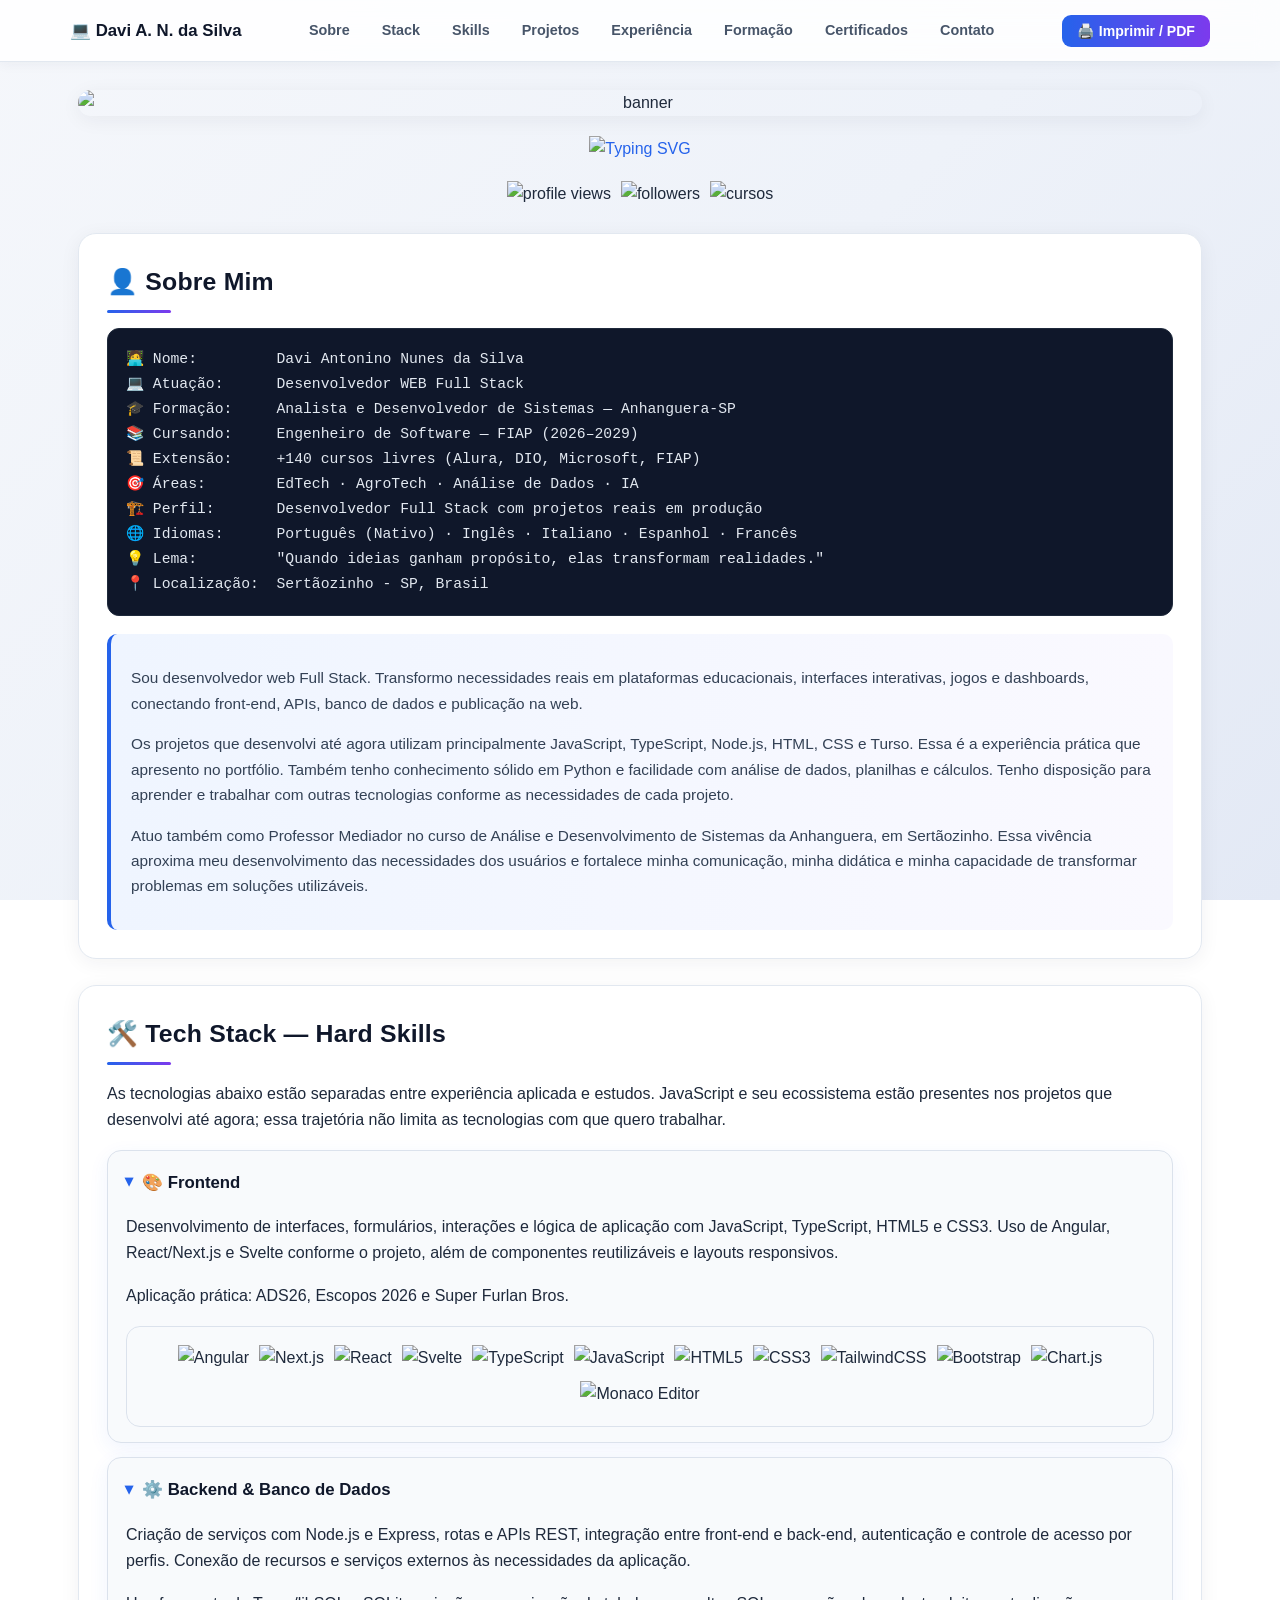
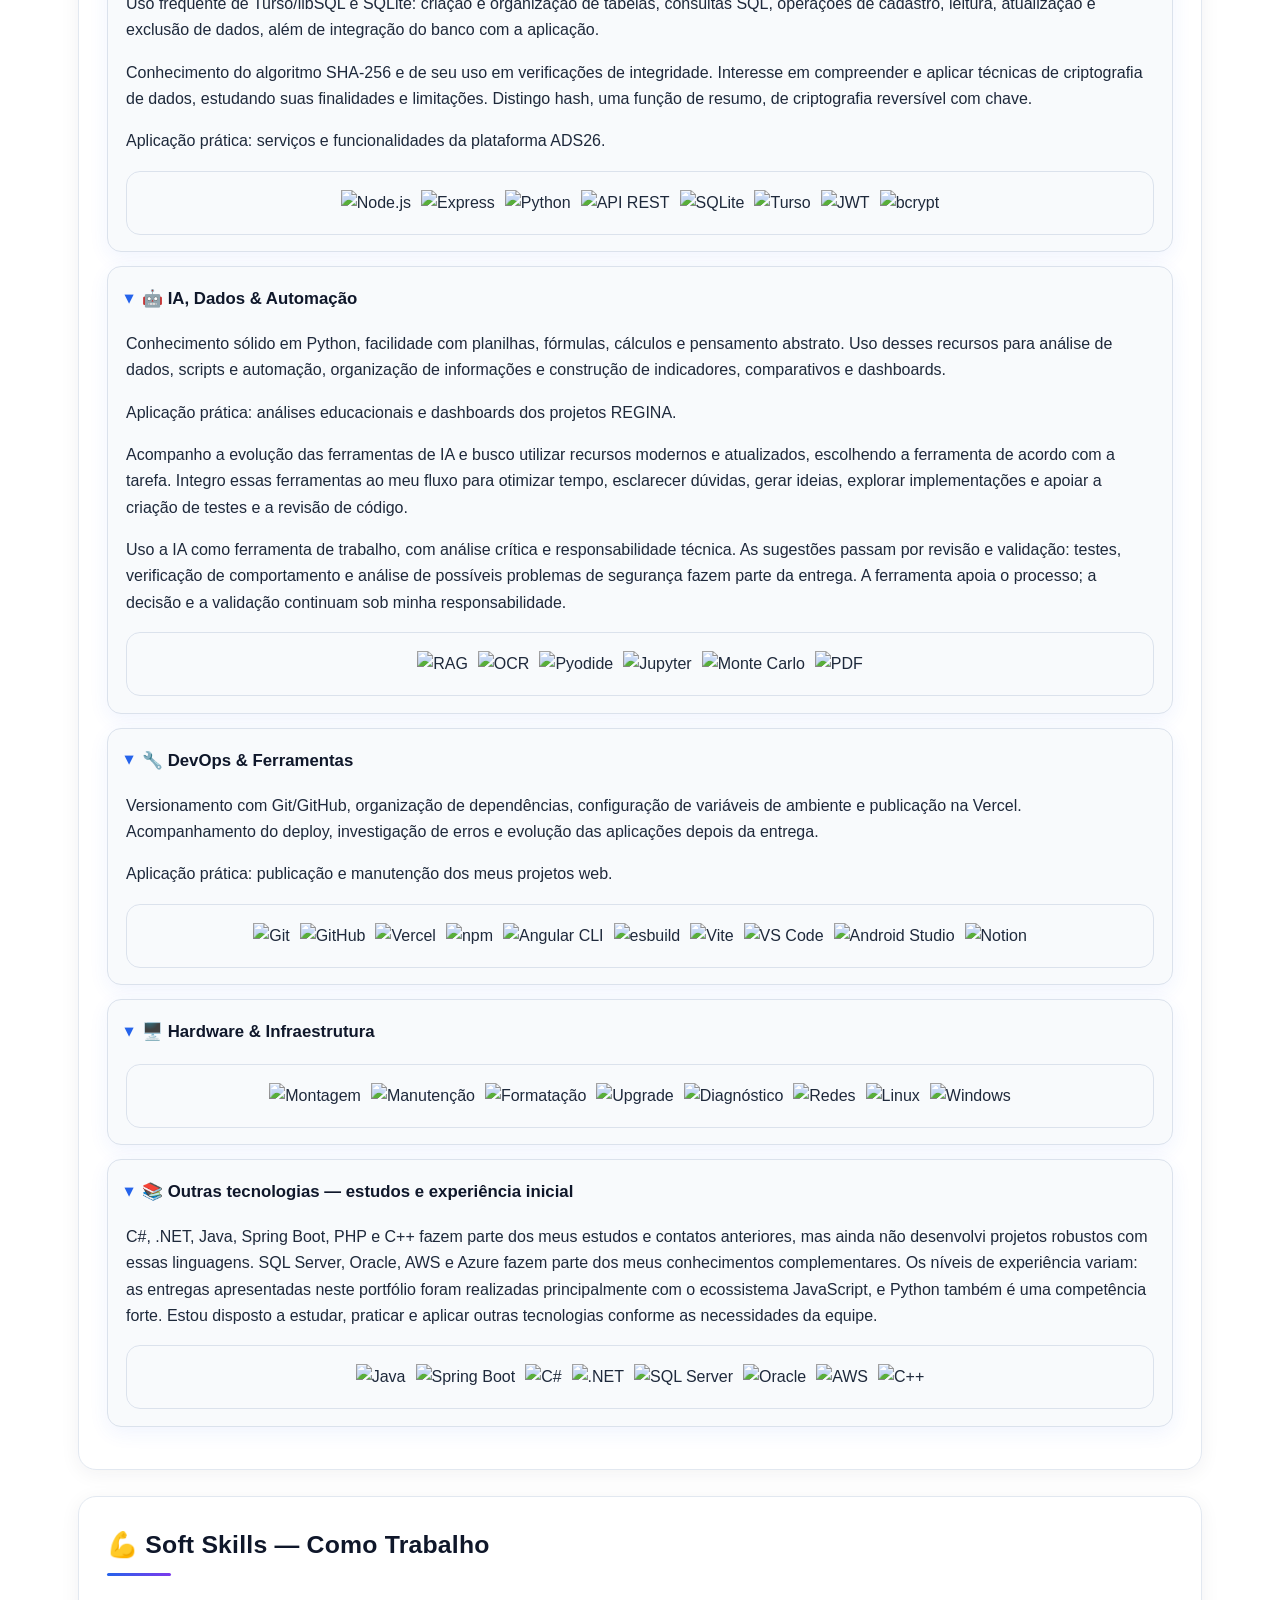
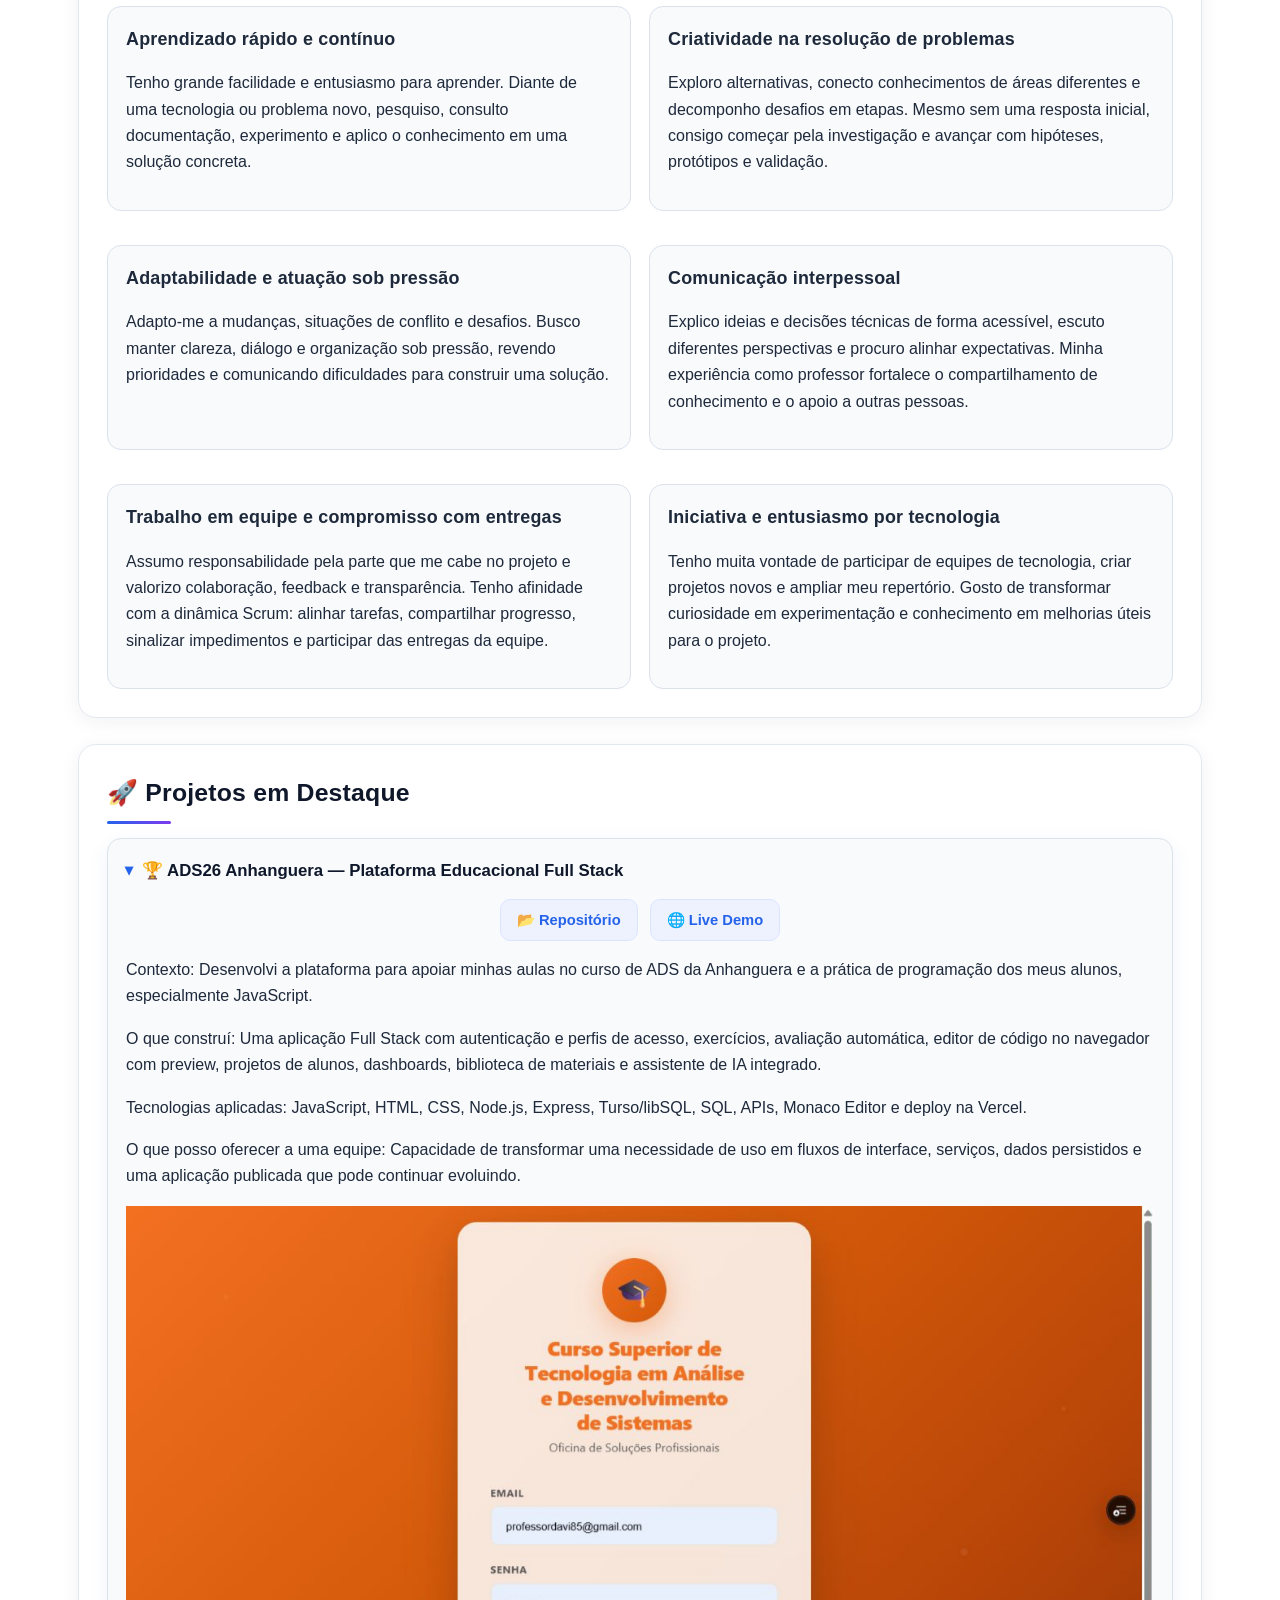
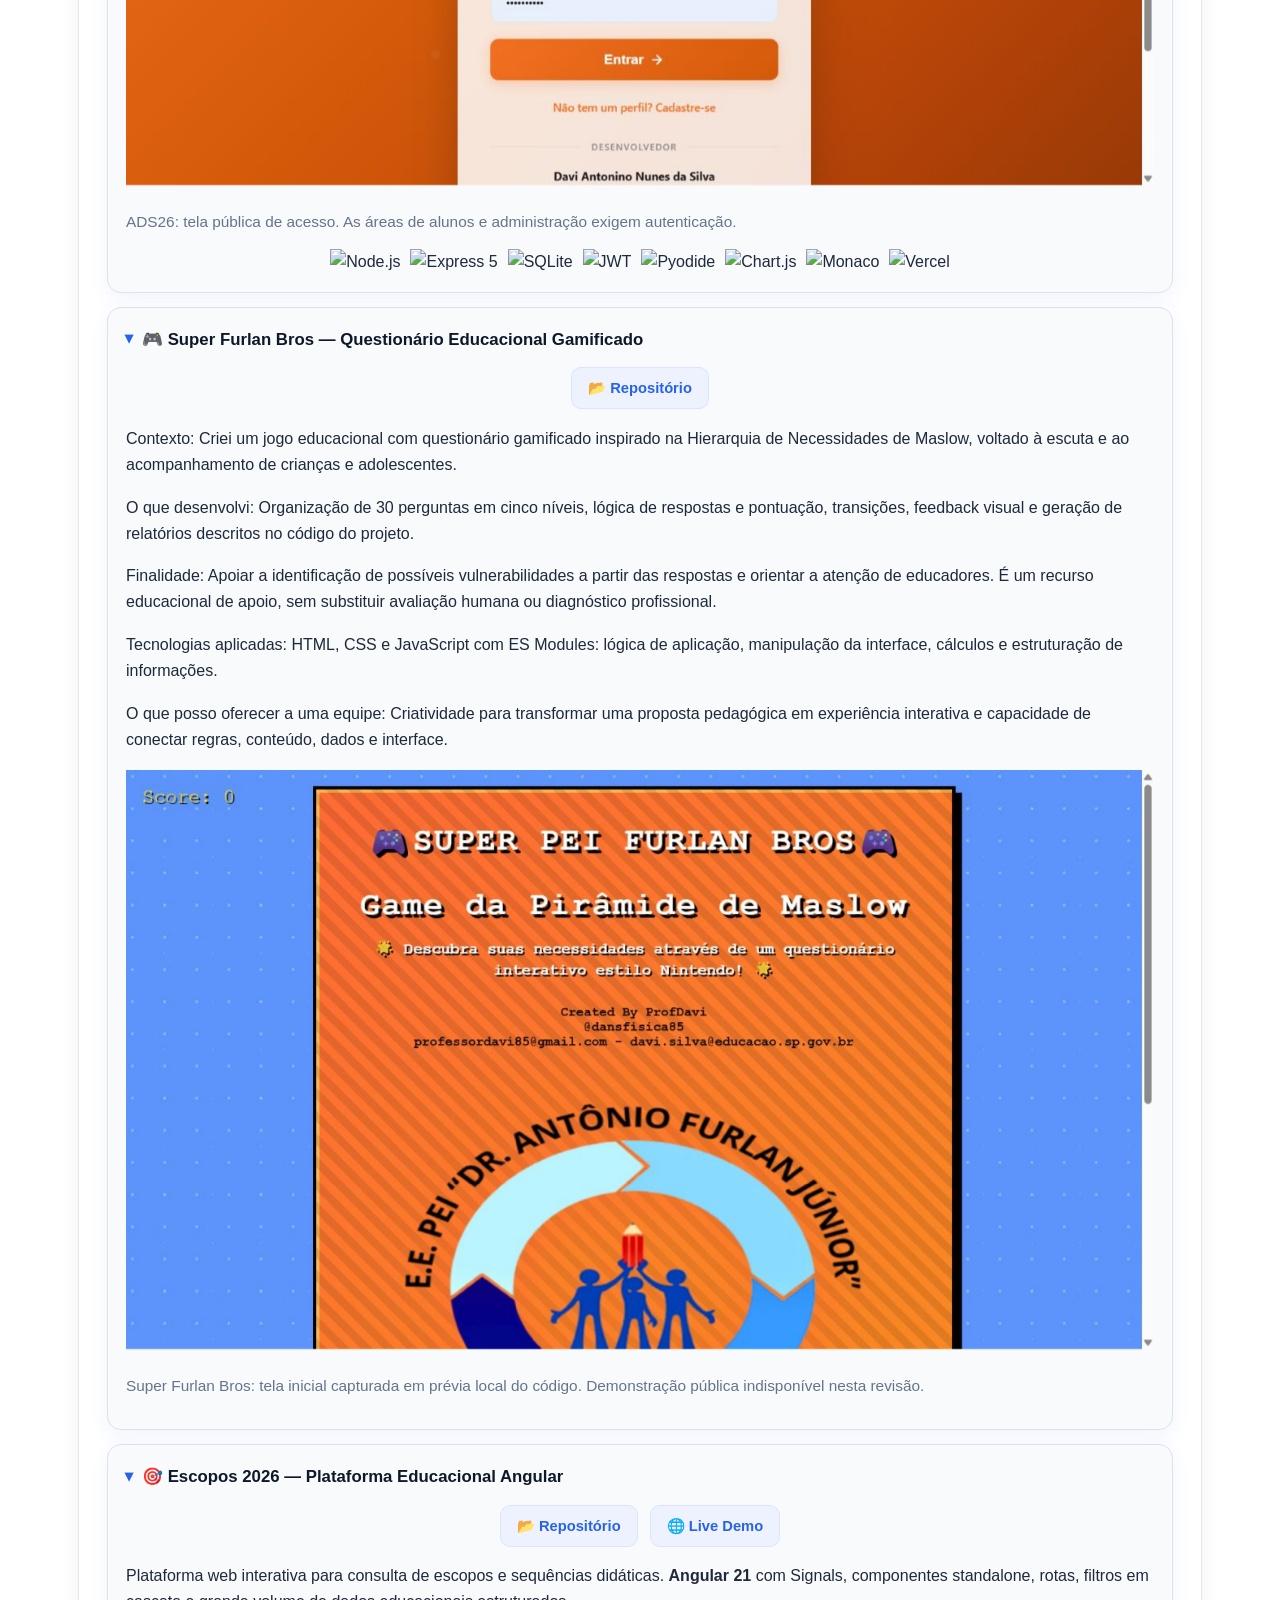
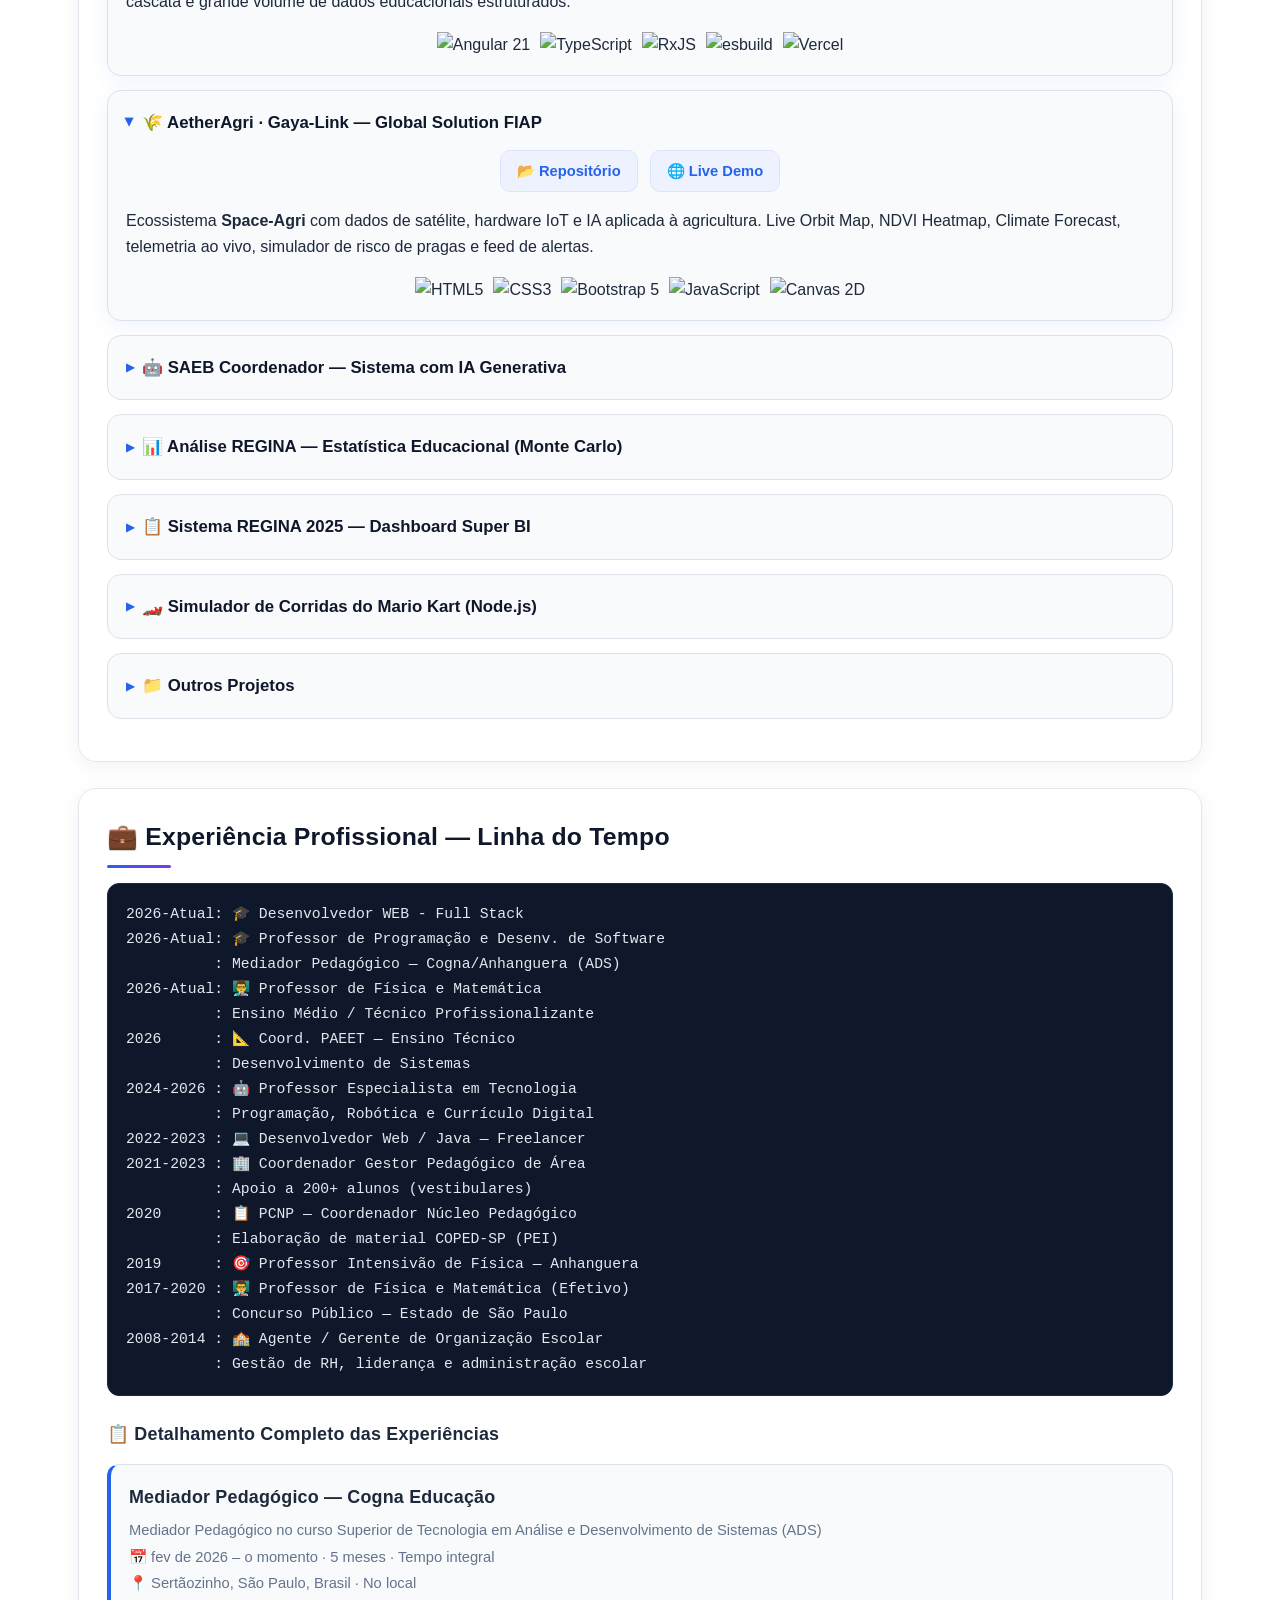
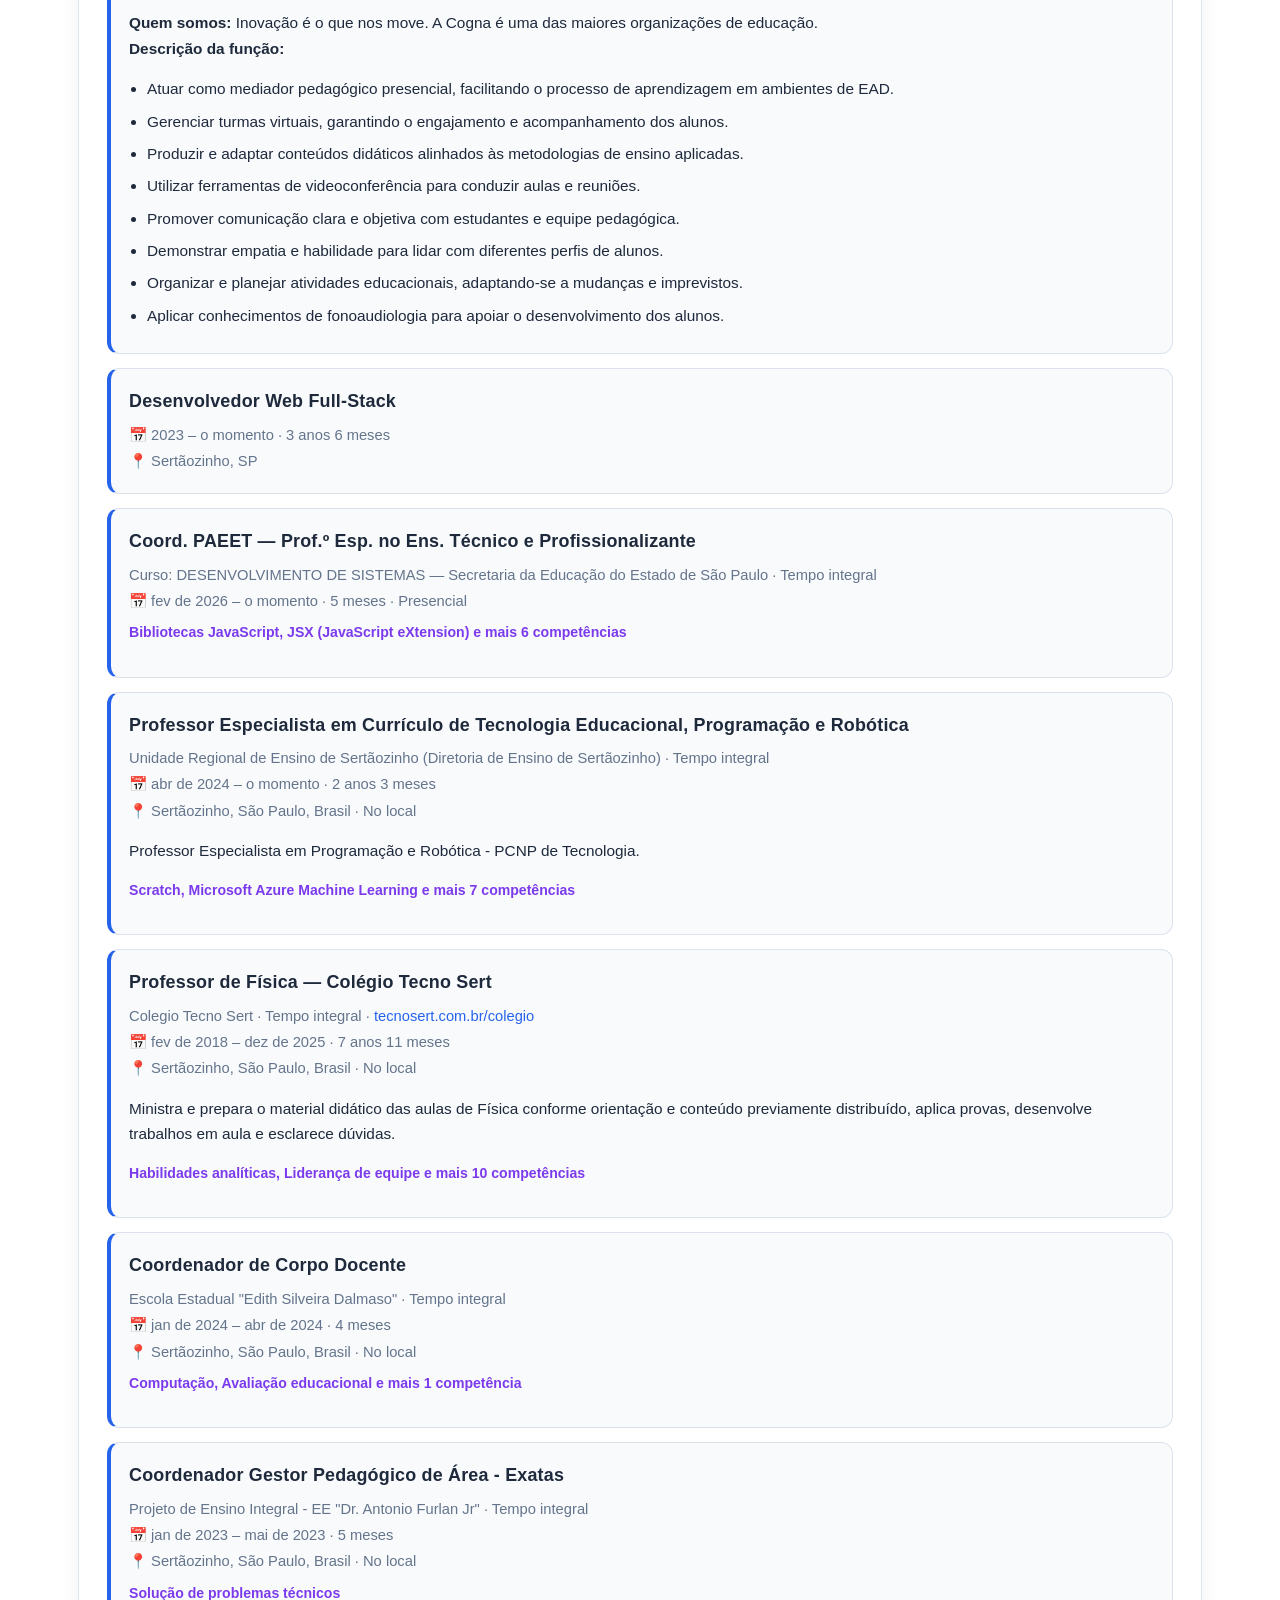
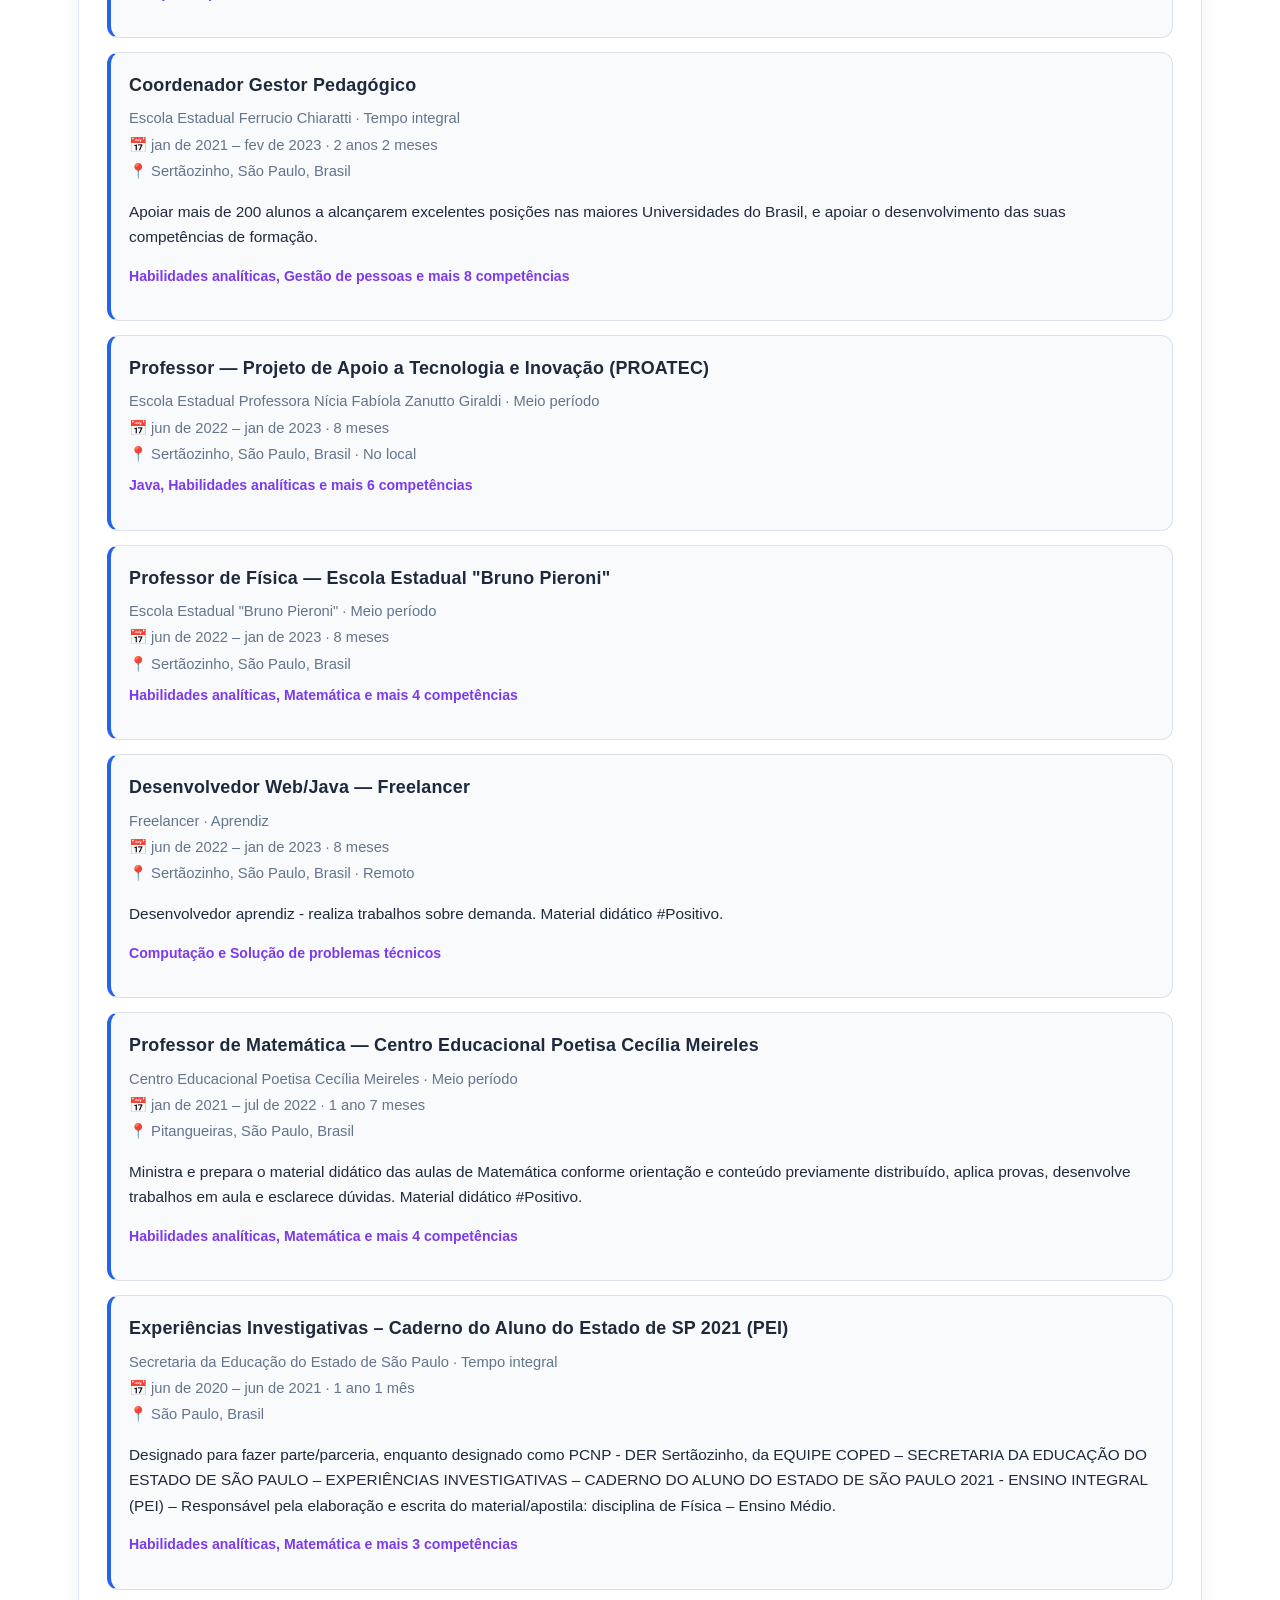
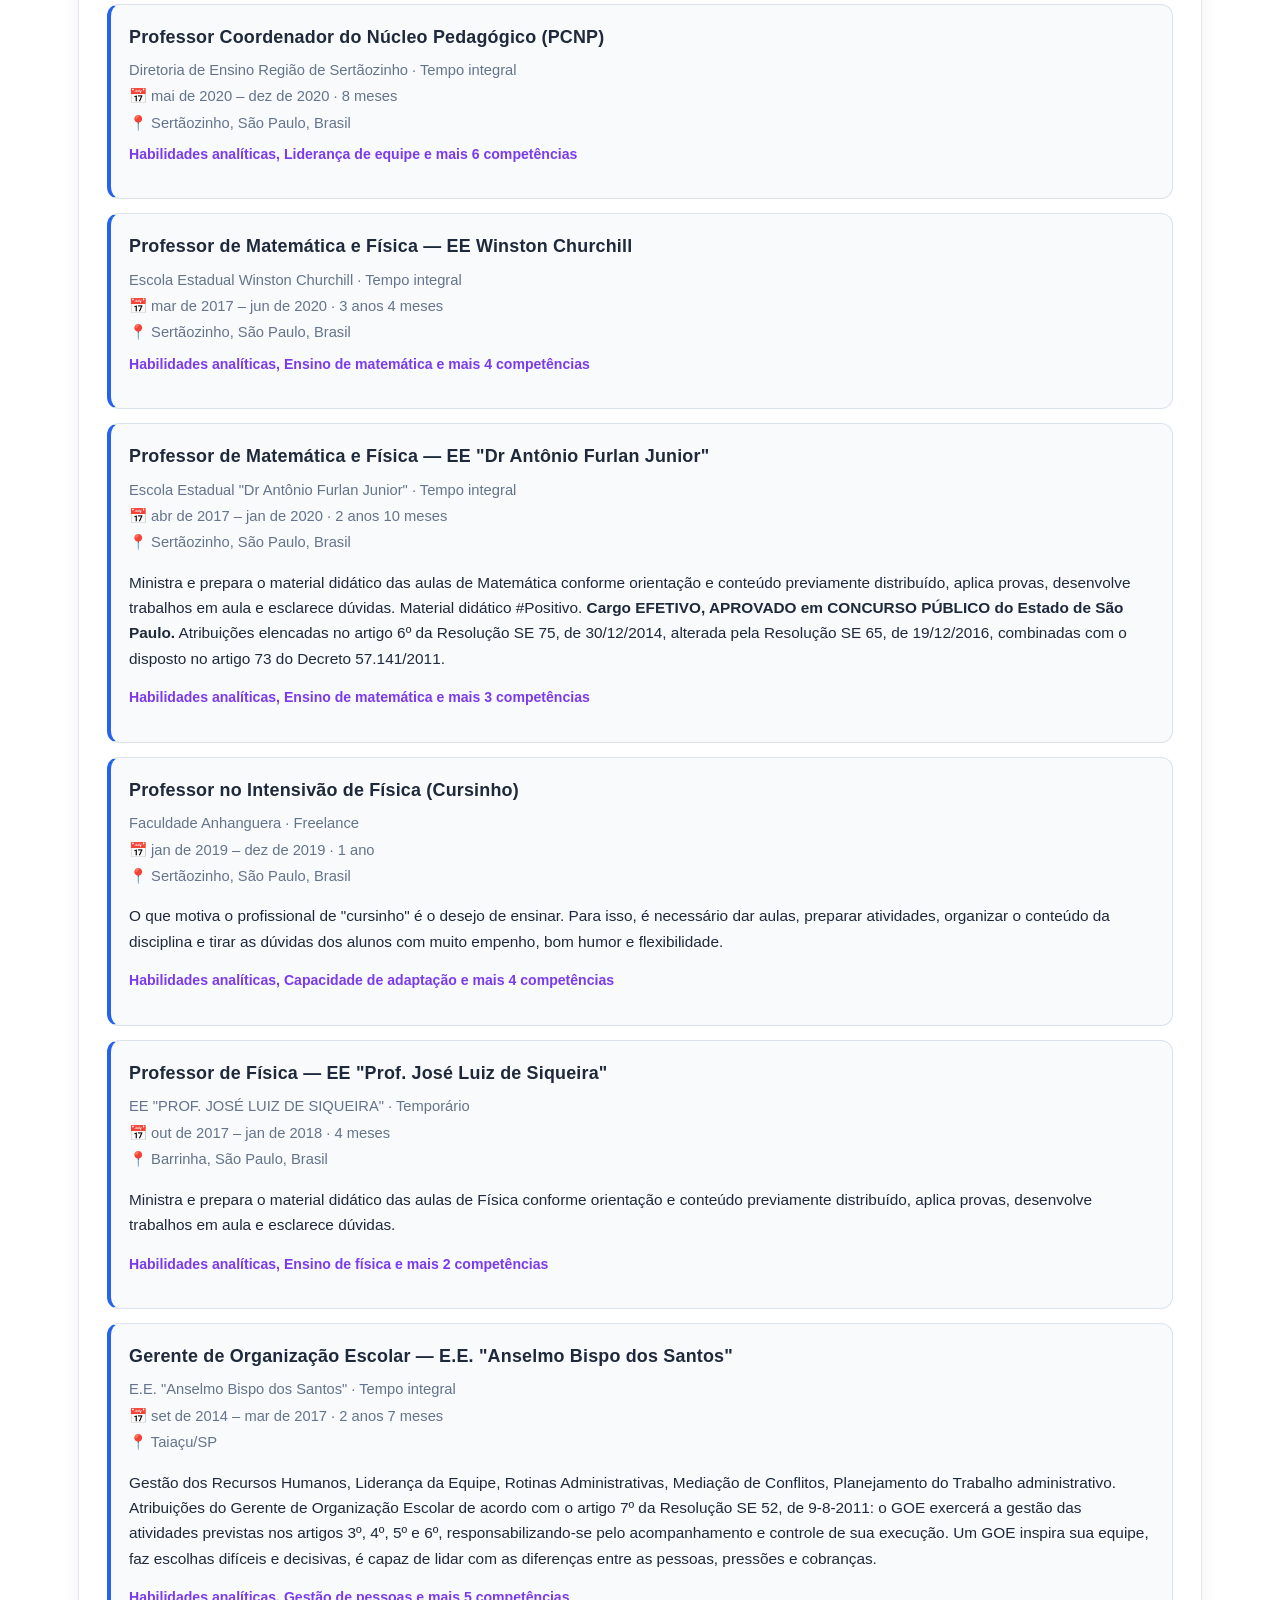
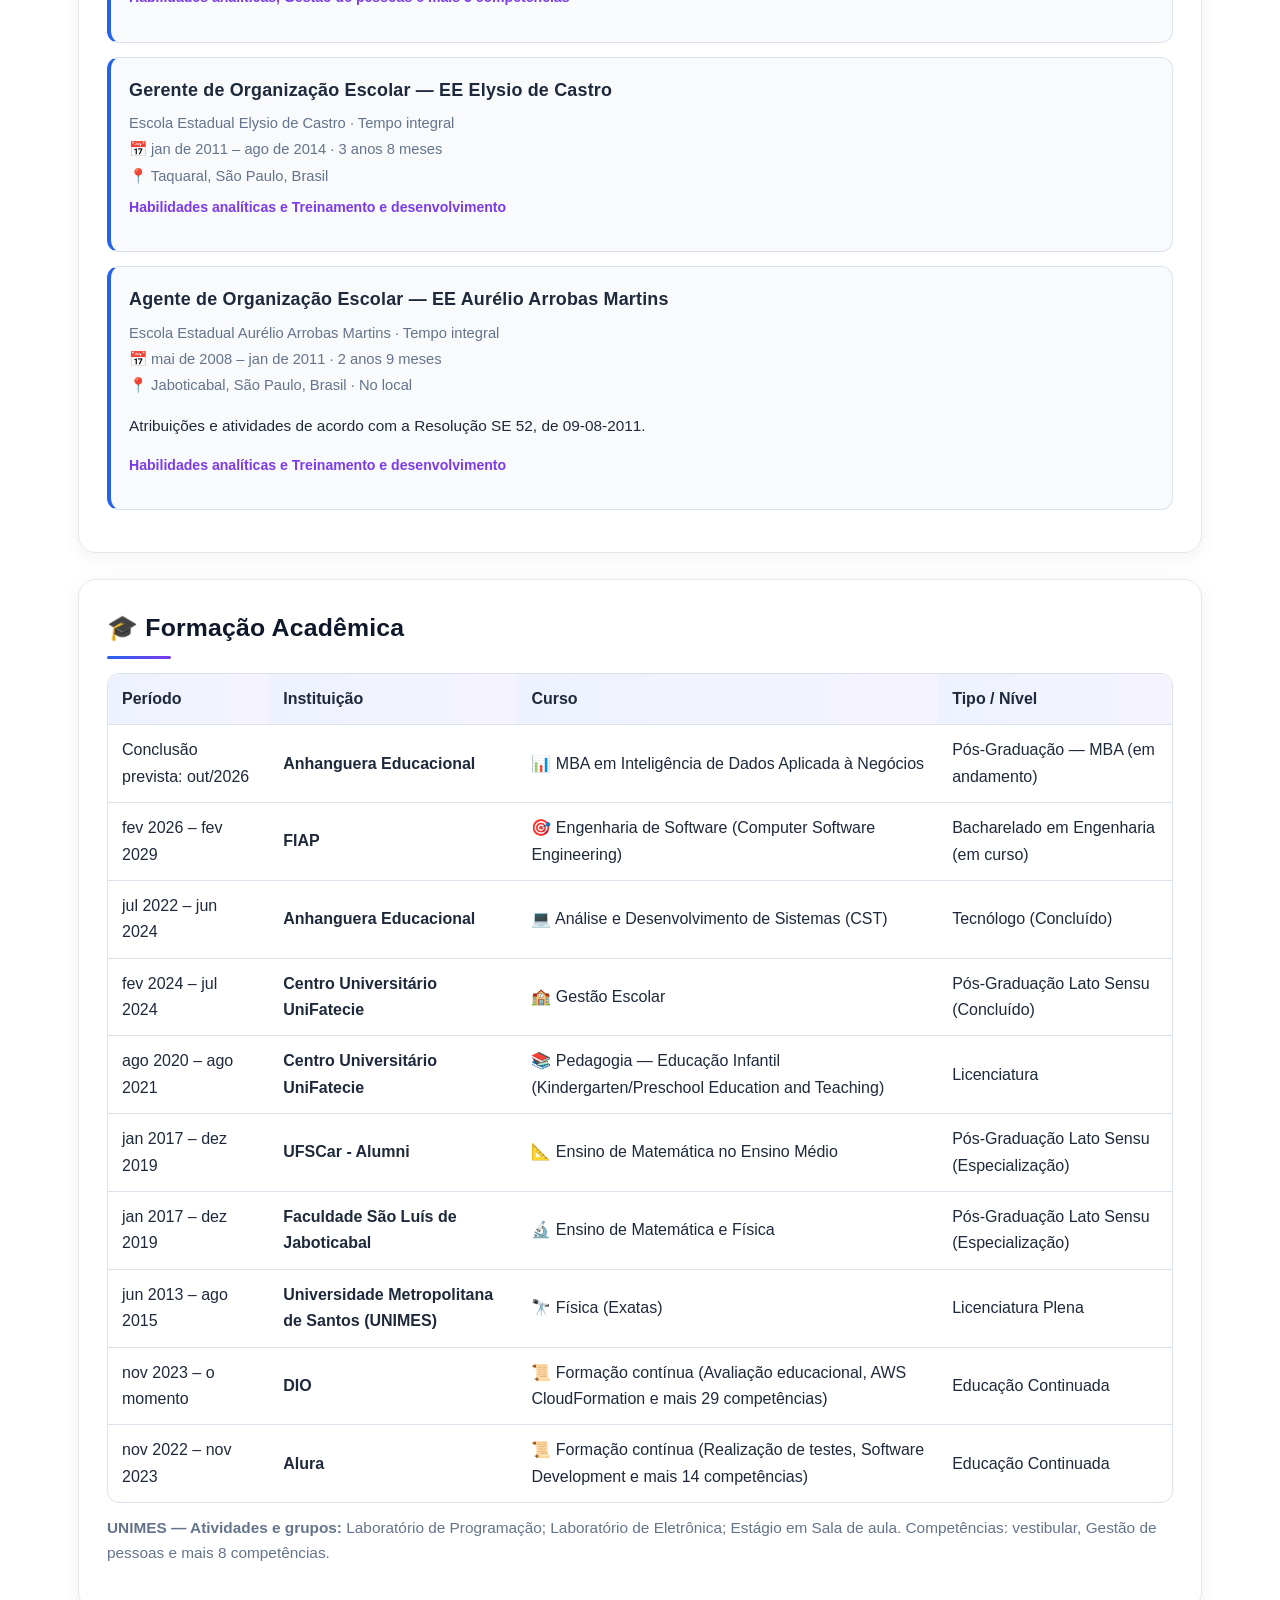
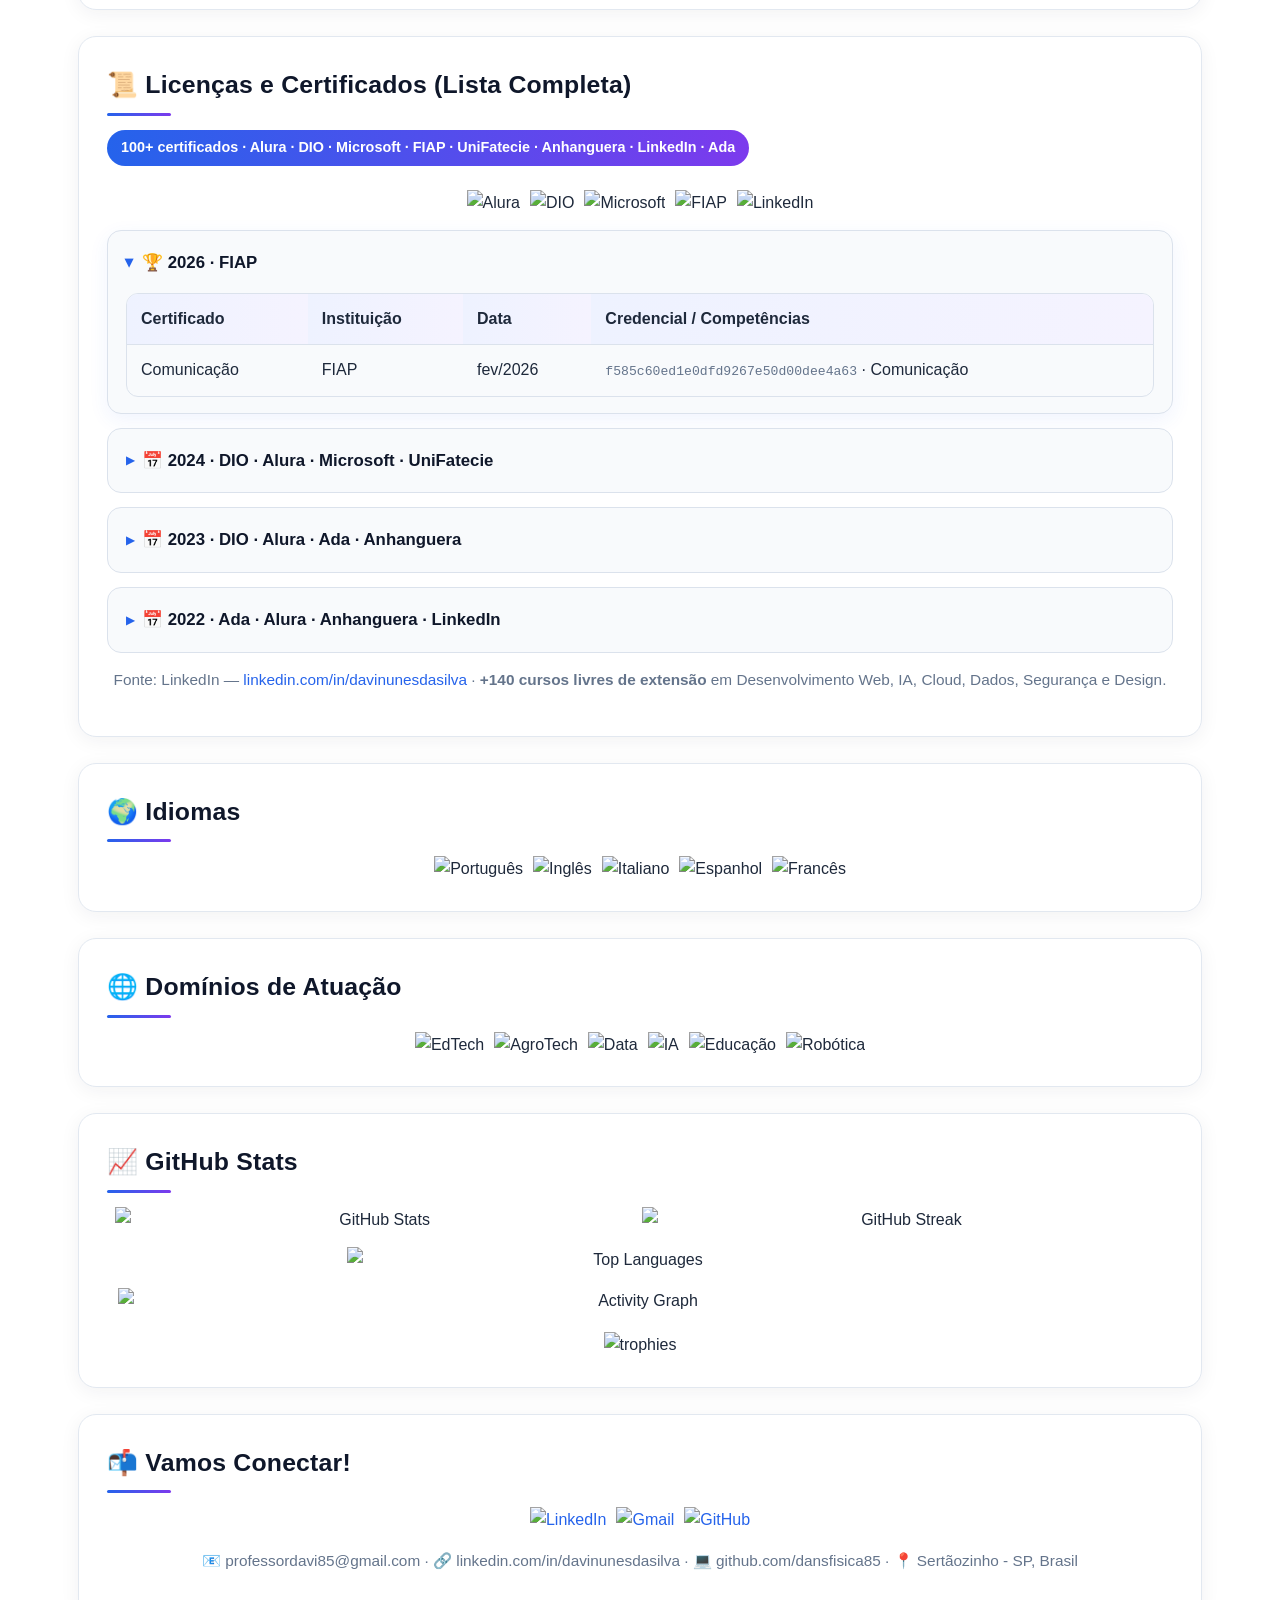
==== commit d44c94cd: "Restore original portfolio layout and describe demonstrated experience" ====
--- a/index.html
+++ b/index.html
@@ -3,8 +3,7 @@
 <head>
 <meta charset="UTF-8" />
 <meta name="viewport" content="width=device-width, initial-scale=1.0" />
-<title>Davi Nunes | Desenvolvedor Full Stack JavaScript</title>
-<meta name="description" content="Desenvolvedor Full Stack com foco em JavaScript, TypeScript, Node.js e Turso. Projetos educacionais, dashboards, soft skills e experiência aplicada.">
+<title>Davi Antonino Nunes da Silva — Currículo Completo</title>
 <style>
   :root{
     --bg:#f5f7fb; --bg-grad-1:#eef2f9; --bg-grad-2:#e3e9f5;
@@ -102,30 +101,6 @@
     .badge-row img:hover{transform:none;filter:none;}
     .banner-img{box-shadow:none;}
   }
-
-  .hero{padding:48px 30px;border:1px solid #dbe4ff;border-radius:20px;background:linear-gradient(120deg,#eff6ff,#faf5ff);margin:0 0 26px;}
-  .hero h1{font-size:clamp(1.7rem,4vw,2.6rem);line-height:1.2;margin:14px 0 20px;}
-  .eyebrow{font-size:.76rem;font-weight:800;letter-spacing:.12em;color:#5b21b6;}
-  .headline{font-size:clamp(1.3rem,3vw,2rem);font-weight:700;line-height:1.4;color:#1e3a8a;}
-  .hero-summary{font-weight:600;color:#475569;}
-  .hero .project-links{justify-content:flex-start;margin-bottom:0;}
-  .section p{max-width:100ch;}
-  .grid-2{grid-template-columns:repeat(2,minmax(0,1fr));}
-  .subsection{margin-top:0;}
-  .evidence{font-size:.9rem;color:#334155;border-top:1px solid #dbe2ec;padding-top:12px;margin-top:16px;}
-  .project-case{padding:24px;margin:22px 0 30px;border:1px solid #dbe4ff;border-radius:16px;background:#f8fafc;}
-  .project-case h3{font-size:1.35rem;line-height:1.4;margin-top:8px;}
-  .project-case .project-links{justify-content:flex-start;}
-  figure{margin:22px 0 0;}
-  figure img{display:block;width:100%;height:auto;border-radius:10px;border:1px solid #cbd5e1;}
-  figcaption{font-size:.85rem;color:#475569;margin-top:8px;}
-  .other-projects{margin-top:34px;}
-  .navbar{height:auto;min-height:62px;}
-  .nav-inner{min-height:62px;flex-wrap:wrap;padding-top:10px;padding-bottom:10px;}
-  .nav-links{flex-wrap:nowrap;max-width:100%;}
-  @media(max-width:900px){.grid-2{grid-template-columns:1fr}.nav-links{order:3;width:100%}.hero{padding:26px 20px}.project-case{padding:18px}.section{padding:18px}html{scroll-padding-top:130px}table{display:block;overflow-x:auto;max-width:100%;}h2{line-height:1.4}.project-links a{max-width:100%;}}
-  @media(prefers-reduced-motion:reduce){html{scroll-behavior:auto}*,*::before,*::after{animation:none!important;transition:none!important}}
-  @media print{.hero{padding:12px;background:white;border:1px solid #ccc}.headline{font-size:16pt}.hero h1{font-size:20pt}.section{break-inside:auto;page-break-inside:auto}.project-case{break-inside:auto}.project-case figure{break-inside:avoid}figure img{max-height:70mm;object-fit:contain}.eyebrow{color:#333}.grid-2{display:block}.subsection{margin-bottom:10px}}
 </style>
 </head>
 <body>
@@ -135,8 +110,8 @@
     <span class="nav-brand">💻 Davi A. N. da Silva</span>
     <div class="nav-links">
       <a href="#sobre">Sobre</a>
-      <a href="#stack">Hard skills</a>
-      <a href="#skills">Soft skills</a>
+      <a href="#stack">Stack</a>
+      <a href="#skills">Skills</a>
       <a href="#projetos">Projetos</a>
       <a href="#experiencia">Experiência</a>
       <a href="#formacao">Formação</a>
@@ -149,18 +124,236 @@
 
 <div class="container">
 
-<header class="hero"><span class="eyebrow">DESENVOLVEDOR WEB FULL STACK · EDUCADOR</span><h1>Davi Antonino Nunes da Silva</h1><p class="headline">JavaScript é meu foco.<br>Transformar necessidades em projetos é o que me move.</p><p class="hero-summary">JavaScript · TypeScript · Node.js · HTML · CSS · Turso · Deploy · Python</p><div class="project-links"><a href="#projetos">Conheça minhas entregas</a><a href="mailto:professordavi85@gmail.com">Vamos conversar</a><a href="https://github.com/dansfisica85">Meu GitHub</a></div></header>
-<section class="section" id="sobre"><h2>O que faço e o que ofereço</h2><p>Sou desenvolvedor web Full Stack com foco no ecossistema JavaScript. Transformo necessidades reais em plataformas educacionais, interfaces interativas, jogos e dashboards, conectando front-end, APIs, banco de dados e publicação na web.</p><p>Meu ponto forte é desenvolver com JavaScript, TypeScript, Node.js, HTML e CSS, trabalhar com Turso e levar uma aplicação até o deploy. Python, análise de dados e raciocínio matemático complementam essa atuação. Quero contribuir com uma equipe de tecnologia, construir novos projetos e continuar aprendendo com desafios reais.</p><p>Atuo também como Professor Mediador no curso de Análise e Desenvolvimento de Sistemas da Anhanguera, em Sertãozinho. Essa vivência aproxima meu desenvolvimento das necessidades dos usuários e fortalece minha comunicação, minha didática e minha capacidade de transformar problemas em soluções utilizáveis.</p></section>
-<section class="section" id="stack"><h2>Hard skills · competência aplicada em projetos</h2><p>Meu principal domínio técnico é o ecossistema JavaScript. Abaixo, apresento o que consigo construir e exemplos de onde aplico essas habilidades.</p><div class="grid-2"><article class="subsection"><h3>JavaScript e interfaces web</h3><p>Desenvolvimento de interfaces, formulários, interações e lógica de aplicação com JavaScript, TypeScript, HTML5 e CSS3. Uso de Angular, React/Next.js e Svelte conforme o projeto, além de componentes reutilizáveis e layouts responsivos.</p><p class="evidence">Aplicação prática: ADS26, Escopos 2026 e Super Furlan Bros.</p></article><article class="subsection"><h3>Node.js, APIs e integrações</h3><p>Criação de serviços com Node.js e Express, rotas e APIs REST, integração entre front-end e back-end, autenticação e controle de acesso por perfis. Conexão de recursos e serviços externos às necessidades da aplicação.</p><p class="evidence">Aplicação prática: serviços e funcionalidades da plataforma ADS26.</p></article><article class="subsection"><h3>Turso, SQL e persistência</h3><p>Uso frequente de Turso/libSQL e SQLite: criação e organização de tabelas, consultas SQL, operações de cadastro, leitura, atualização e exclusão de dados, além de integração do banco com a aplicação.</p><p class="evidence">Aplicação prática: persistência de usuários, respostas e projetos no ADS26.</p></article><article class="subsection"><h3>Git, deploy e manutenção</h3><p>Versionamento com Git/GitHub, organização de dependências, configuração de variáveis de ambiente e publicação na Vercel. Acompanhamento do deploy, investigação de erros e evolução das aplicações depois da entrega.</p><p class="evidence">Aplicação prática: publicação e manutenção dos meus projetos web.</p></article><article class="subsection"><h3>Python, planilhas e análise de dados</h3><p>Conhecimento sólido em Python, facilidade com planilhas, fórmulas, cálculos e pensamento abstrato. Uso desses recursos para análise de dados, scripts e automação, organização de informações e construção de indicadores, comparativos e dashboards.</p><p class="evidence">Aplicação prática: análises educacionais e dashboards dos projetos REGINA.</p></article><article class="subsection"><h3>Hash, criptografia e proteção de dados</h3><p>Conhecimento do algoritmo SHA-256 e de seu uso em verificações de integridade. Interesse em compreender e aplicar técnicas de criptografia de dados, estudando suas finalidades e limitações. Distingo hash, uma função de resumo, de criptografia reversível com chave.</p><p class="evidence">Conhecimento técnico complementar; aprofundamento contínuo em proteção de dados.</p></article><article class="subsection"><h3>IA integrada ao desenvolvimento</h3><p>Facilidade para conectar ferramentas e recursos de IA ao fluxo de programação e integrar assistentes às aplicações. Uso de IA para apoiar pesquisa, implementação, testes, revisão de código, documentação e exploração de soluções.</p><p class="evidence">Aplicação prática: meu fluxo de desenvolvimento e o assistente integrado ao ADS26.</p></article></div></section>
-<section class="section" id="skills"><h2>Soft skills · como trabalho</h2><div class="grid-2"><article class="subsection"><h3>Aprendizado rápido e contínuo</h3><p>Tenho grande facilidade e entusiasmo para aprender. Diante de uma tecnologia ou problema novo, pesquiso, consulto documentação, experimento e aplico o conhecimento em uma solução concreta.</p></article><article class="subsection"><h3>Criatividade na resolução de problemas</h3><p>Exploro alternativas, conecto conhecimentos de áreas diferentes e decomponho desafios em etapas. Mesmo sem uma resposta inicial, consigo começar pela investigação e avançar com hipóteses, protótipos e validação.</p></article><article class="subsection"><h3>Adaptabilidade e atuação sob pressão</h3><p>Adapto-me a mudanças, situações de conflito e desafios. Busco manter clareza, diálogo e organização sob pressão, revendo prioridades e comunicando dificuldades para construir uma solução.</p></article><article class="subsection"><h3>Comunicação interpessoal</h3><p>Explico ideias e decisões técnicas de forma acessível, escuto diferentes perspectivas e procuro alinhar expectativas. Minha experiência como professor fortalece o compartilhamento de conhecimento e o apoio a outras pessoas.</p></article><article class="subsection"><h3>Trabalho em equipe e compromisso com entregas</h3><p>Assumo responsabilidade pela parte que me cabe no projeto e valorizo colaboração, feedback e transparência. Tenho afinidade com a dinâmica Scrum: alinhar tarefas, compartilhar progresso, sinalizar impedimentos e participar das entregas da equipe.</p></article><article class="subsection"><h3>Iniciativa e entusiasmo por tecnologia</h3><p>Tenho muita vontade de participar de equipes de tecnologia, criar projetos novos e ampliar meu repertório. Gosto de transformar curiosidade em experimentação e conhecimento em melhorias úteis para o projeto.</p></article></div></section>
-<section class="section" id="ia"><h2>IA como ferramenta de trabalho</h2><p>Acompanho a evolução das ferramentas de IA e busco utilizar recursos modernos e atualizados, escolhendo a ferramenta de acordo com a tarefa. Integro essas ferramentas ao meu fluxo para otimizar tempo, esclarecer dúvidas, gerar ideias, explorar implementações e apoiar a criação de testes e a revisão de código.</p><p>Uso a IA como ferramenta de trabalho, com análise crítica e responsabilidade técnica. As sugestões passam por revisão e validação: testes, verificação de comportamento e análise de possíveis problemas de segurança fazem parte da entrega. A ferramenta apoia o processo; a decisão e a validação continuam sob minha responsabilidade.</p></section>
-<section class="section" id="estudos"><h2>Outras tecnologias · estudos e experiência inicial</h2><p>C#, .NET, Java, Spring Boot, PHP e C++ fazem parte dos meus estudos e contatos anteriores. Também tenho conhecimentos complementares em SQL Server, Oracle, AWS e Azure. Minha experiência prática varia entre essas tecnologias; elas não representam o mesmo nível de domínio e entrega que tenho no ecossistema JavaScript. Python complementa minhas competências fortes em programação e dados.</p><p>Ainda não apresento projetos robustos nas demais linguagens como minha principal experiência profissional. Quando um projeto exige uma nova tecnologia, estou disposto a estudar, praticar e desenvolver a competência necessária para contribuir com responsabilidade.</p><p>Minha formação multidisciplinar em Física, Matemática e Educação complementa a programação com raciocínio lógico, análise quantitativa e didática.</p></section>
+  <div class="center">
+    <img class="banner-img" width="100%" src="https://capsule-render.vercel.app/api?type=waving&color=0:2563eb,25:4f46e5,50:7c3aed,75:9333ea,100:c026d3&height=240&section=header&text=Davi%20Antonino%20Nunes%20da%20Silva&fontSize=42&fontColor=ffffff&animation=fadeIn&fontAlignY=32&desc=🚀%20Desenvolvedor%20Full%20Stack%20%7C%20Educador%20%7C%20Inovador&descSize=18&descAlignY=56&descColor=E0E7FF" alt="banner" />
+  </div>
+
+  <div class="center" style="margin-top:20px">
+    <a href="https://github.com/dansfisica85">
+      <img src="https://readme-typing-svg.demolab.com?font=Fira+Code&weight=600&size=24&duration=3000&pause=1000&color=2563EB&center=true&vCenter=true&multiline=true&repeat=true&width=700&height=130&lines=%F0%9F%92%BB+Full+Stack+Developer+%7C+Angular+%C2%B7+Node.js+%C2%B7+Next.js;%F0%9F%8E%93+Engenharia+de+Software+FIAP+%7C+ADS+Anhanguera;%F0%9F%A4%96+EdTech+%C2%B7+AgroTech+%C2%B7+IA+%C2%B7+Data+Analytics" alt="Typing SVG" />
+    </a>
+  </div>
+
+  <div class="center badge-row" style="margin-top:18px">
+    <img src="https://komarev.com/ghpvc/?username=dansfisica85&label=👁️+Visitas+ao+Perfil&color=2563eb&style=for-the-badge" alt="profile views" />
+    <img src="https://img.shields.io/github/followers/dansfisica85?label=Seguidores&style=for-the-badge&color=7c3aed&logo=github" alt="followers" />
+    <img src="https://img.shields.io/badge/🎓+140_Cursos-Alura%20%7C%20DIO%20%7C%20Microsoft%20%7C%20FIAP-16a34a?style=for-the-badge" alt="cursos" />
+  </div>
+
+  <!-- ===== SOBRE ===== -->
+  <div class="section" id="sobre">
+    <h2>👤 Sobre Mim</h2>
+    <pre>🧑‍💻 Nome:         Davi Antonino Nunes da Silva
+💻 Atuação:      Desenvolvedor WEB Full Stack
+🎓 Formação:     Analista e Desenvolvedor de Sistemas — Anhanguera-SP
+📚 Cursando:     Engenheiro de Software — FIAP (2026–2029)
+📜 Extensão:     +140 cursos livres (Alura, DIO, Microsoft, FIAP)
+🎯 Áreas:        EdTech · AgroTech · Análise de Dados · IA
+🏗️ Perfil:       Desenvolvedor Full Stack com projetos reais em produção
+🌐 Idiomas:      Português (Nativo) · Inglês · Italiano · Espanhol · Francês
+💡 Lema:         "Quando ideias ganham propósito, elas transformam realidades."
+📍 Localização:  Sertãozinho - SP, Brasil</pre>
+    <div class="quote small">
+        <p>Sou desenvolvedor web Full Stack. Transformo necessidades reais em plataformas educacionais, interfaces interativas, jogos e dashboards, conectando front-end, APIs, banco de dados e publicação na web.</p>
+
+        <p>Os projetos que desenvolvi até agora utilizam principalmente JavaScript, TypeScript, Node.js, HTML, CSS e Turso. Essa é a experiência prática que apresento no portfólio. Também tenho conhecimento sólido em Python e facilidade com análise de dados, planilhas e cálculos. Tenho disposição para aprender e trabalhar com outras tecnologias conforme as necessidades de cada projeto.</p>
+
+        <p>Atuo também como Professor Mediador no curso de Análise e Desenvolvimento de Sistemas da Anhanguera, em Sertãozinho. Essa vivência aproxima meu desenvolvimento das necessidades dos usuários e fortalece minha comunicação, minha didática e minha capacidade de transformar problemas em soluções utilizáveis.</p>
+    </div>
+  </div>
+
+  <!-- ===== STACK ===== -->
+  <div class="section" id="stack">
+    <h2>🛠️ Tech Stack — Hard Skills</h2>
+        <p>As tecnologias abaixo estão separadas entre experiência aplicada e estudos. JavaScript e seu ecossistema estão presentes nos projetos que desenvolvi até agora; essa trajetória não limita as tecnologias com que quero trabalhar.</p>
+
+
+    <details open>
+      <summary>🎨 Frontend</summary>
+        <p>Desenvolvimento de interfaces, formulários, interações e lógica de aplicação com JavaScript, TypeScript, HTML5 e CSS3. Uso de Angular, React/Next.js e Svelte conforme o projeto, além de componentes reutilizáveis e layouts responsivos.</p>
+        <p>Aplicação prática: ADS26, Escopos 2026 e Super Furlan Bros.</p>
+
+      <div class="subsection">
+        <div class="badge-row">
+          <img src="https://img.shields.io/badge/Angular-DD0031?style=for-the-badge&logo=angular&logoColor=white" alt="Angular"/>
+          <img src="https://img.shields.io/badge/Next.js-000000?style=for-the-badge&logo=nextdotjs&logoColor=white" alt="Next.js"/>
+          <img src="https://img.shields.io/badge/React-20232A?style=for-the-badge&logo=react&logoColor=61DAFB" alt="React"/>
+          <img src="https://img.shields.io/badge/Svelte-FF3E00?style=for-the-badge&logo=svelte&logoColor=white" alt="Svelte"/>
+          <img src="https://img.shields.io/badge/TypeScript-3178C6?style=for-the-badge&logo=typescript&logoColor=white" alt="TypeScript"/>
+          <img src="https://img.shields.io/badge/JavaScript-F7DF1E?style=for-the-badge&logo=javascript&logoColor=black" alt="JavaScript"/>
+          <img src="https://img.shields.io/badge/HTML5-E34F26?style=for-the-badge&logo=html5&logoColor=white" alt="HTML5"/>
+          <img src="https://img.shields.io/badge/CSS3-1572B6?style=for-the-badge&logo=css3&logoColor=white" alt="CSS3"/>
+          <img src="https://img.shields.io/badge/Tailwind_CSS-06B6D4?style=for-the-badge&logo=tailwindcss&logoColor=white" alt="TailwindCSS"/>
+          <img src="https://img.shields.io/badge/Bootstrap-7952B3?style=for-the-badge&logo=bootstrap&logoColor=white" alt="Bootstrap"/>
+          <img src="https://img.shields.io/badge/Chart.js-FF6384?style=for-the-badge&logo=chartdotjs&logoColor=white" alt="Chart.js"/>
+          <img src="https://img.shields.io/badge/Monaco_Editor-0078D4?style=for-the-badge&logo=visualstudiocode&logoColor=white" alt="Monaco Editor"/>
+        </div>
+      </div>
+    </details>
+
+    <details open>
+      <summary>⚙️ Backend & Banco de Dados</summary>
+        <p>Criação de serviços com Node.js e Express, rotas e APIs REST, integração entre front-end e back-end, autenticação e controle de acesso por perfis. Conexão de recursos e serviços externos às necessidades da aplicação.</p>
+        <p>Uso frequente de Turso/libSQL e SQLite: criação e organização de tabelas, consultas SQL, operações de cadastro, leitura, atualização e exclusão de dados, além de integração do banco com a aplicação.</p>
+        <p>Conhecimento do algoritmo SHA-256 e de seu uso em verificações de integridade. Interesse em compreender e aplicar técnicas de criptografia de dados, estudando suas finalidades e limitações. Distingo hash, uma função de resumo, de criptografia reversível com chave.</p>
+        <p>Aplicação prática: serviços e funcionalidades da plataforma ADS26.</p>
+
+      <div class="subsection">
+        <div class="badge-row">
+          <img src="https://img.shields.io/badge/Node.js-339933?style=for-the-badge&logo=nodedotjs&logoColor=white" alt="Node.js"/>
+          <img src="https://img.shields.io/badge/Express-000000?style=for-the-badge&logo=express&logoColor=white" alt="Express"/>
+          <img src="https://img.shields.io/badge/Python-3776AB?style=for-the-badge&logo=python&logoColor=white" alt="Python"/>
+          <img src="https://img.shields.io/badge/API_REST-009688?style=for-the-badge&logo=fastapi&logoColor=white" alt="API REST"/>
+          <img src="https://img.shields.io/badge/SQLite-003B57?style=for-the-badge&logo=sqlite&logoColor=white" alt="SQLite"/>
+          <img src="https://img.shields.io/badge/Turso_/_libSQL-4FF8D2?style=for-the-badge&logo=turso&logoColor=black" alt="Turso"/>
+          <img src="https://img.shields.io/badge/JWT-000000?style=for-the-badge&logo=jsonwebtokens&logoColor=white" alt="JWT"/>
+          <img src="https://img.shields.io/badge/bcrypt-004880?style=for-the-badge&logo=letsencrypt&logoColor=white" alt="bcrypt"/>
+        </div>
+      </div>
+    </details>
+
+    <details open>
+      <summary>🤖 IA, Dados & Automação</summary>
+        <p>Conhecimento sólido em Python, facilidade com planilhas, fórmulas, cálculos e pensamento abstrato. Uso desses recursos para análise de dados, scripts e automação, organização de informações e construção de indicadores, comparativos e dashboards.</p>
+        <p>Aplicação prática: análises educacionais e dashboards dos projetos REGINA.</p>
+        <p>Acompanho a evolução das ferramentas de IA e busco utilizar recursos modernos e atualizados, escolhendo a ferramenta de acordo com a tarefa. Integro essas ferramentas ao meu fluxo para otimizar tempo, esclarecer dúvidas, gerar ideias, explorar implementações e apoiar a criação de testes e a revisão de código.</p>
+        <p>Uso a IA como ferramenta de trabalho, com análise crítica e responsabilidade técnica. As sugestões passam por revisão e validação: testes, verificação de comportamento e análise de possíveis problemas de segurança fazem parte da entrega. A ferramenta apoia o processo; a decisão e a validação continuam sob minha responsabilidade.</p>
+
+      <div class="subsection">
+        <div class="badge-row">
+          <img src="https://img.shields.io/badge/RAG_/_Busca_Semântica-FF6F00?style=for-the-badge&logo=elasticsearch&logoColor=white" alt="RAG"/>
+          <img src="https://img.shields.io/badge/OCR_Tesseract.js-4285F4?style=for-the-badge&logo=google&logoColor=white" alt="OCR"/>
+          <img src="https://img.shields.io/badge/Pyodide-3776AB?style=for-the-badge&logo=python&logoColor=white" alt="Pyodide"/>
+          <img src="https://img.shields.io/badge/Jupyter-F37626?style=for-the-badge&logo=jupyter&logoColor=white" alt="Jupyter"/>
+          <img src="https://img.shields.io/badge/Monte_Carlo-8B5CF6?style=for-the-badge&logo=scipy&logoColor=white" alt="Monte Carlo"/>
+          <img src="https://img.shields.io/badge/PDF_Parse-DC382D?style=for-the-badge&logo=adobeacrobatreader&logoColor=white" alt="PDF"/>
+        </div>
+      </div>
+    </details>
+
+    <details open>
+      <summary>🔧 DevOps & Ferramentas</summary>
+        <p>Versionamento com Git/GitHub, organização de dependências, configuração de variáveis de ambiente e publicação na Vercel. Acompanhamento do deploy, investigação de erros e evolução das aplicações depois da entrega.</p>
+        <p>Aplicação prática: publicação e manutenção dos meus projetos web.</p>
+
+      <div class="subsection">
+        <div class="badge-row">
+          <img src="https://img.shields.io/badge/Git-F05032?style=for-the-badge&logo=git&logoColor=white" alt="Git"/>
+          <img src="https://img.shields.io/badge/GitHub-181717?style=for-the-badge&logo=github&logoColor=white" alt="GitHub"/>
+          <img src="https://img.shields.io/badge/Vercel-000000?style=for-the-badge&logo=vercel&logoColor=white" alt="Vercel"/>
+          <img src="https://img.shields.io/badge/npm-CB3837?style=for-the-badge&logo=npm&logoColor=white" alt="npm"/>
+          <img src="https://img.shields.io/badge/Angular_CLI-DD0031?style=for-the-badge&logo=angular&logoColor=white" alt="Angular CLI"/>
+          <img src="https://img.shields.io/badge/esbuild-FFCF00?style=for-the-badge&logo=esbuild&logoColor=black" alt="esbuild"/>
+          <img src="https://img.shields.io/badge/Vite-646CFF?style=for-the-badge&logo=vite&logoColor=white" alt="Vite"/>
+          <img src="https://img.shields.io/badge/VS_Code-007ACC?style=for-the-badge&logo=visualstudiocode&logoColor=white" alt="VS Code"/>
+          <img src="https://img.shields.io/badge/Android_Studio-3DDC84?style=for-the-badge&logo=androidstudio&logoColor=white" alt="Android Studio"/>
+          <img src="https://img.shields.io/badge/Notion-000000?style=for-the-badge&logo=notion&logoColor=white" alt="Notion"/>
+        </div>
+      </div>
+    </details>
+
+    <details open>
+      <summary>🖥️ Hardware & Infraestrutura</summary>
+      <div class="subsection">
+        <div class="badge-row">
+          <img src="https://img.shields.io/badge/Montagem_de_PCs-0078D4?style=for-the-badge&logo=windows11&logoColor=white" alt="Montagem"/>
+          <img src="https://img.shields.io/badge/Manutenção_Hardware-555555?style=for-the-badge&logo=dell&logoColor=white" alt="Manutenção"/>
+          <img src="https://img.shields.io/badge/Formatação_/_SO-00ADEF?style=for-the-badge&logo=windows&logoColor=white" alt="Formatação"/>
+          <img src="https://img.shields.io/badge/Upgrade_Componentes-76B900?style=for-the-badge&logo=nvidia&logoColor=white" alt="Upgrade"/>
+          <img src="https://img.shields.io/badge/Diagnóstico_/_Reparo-ED1C24?style=for-the-badge&logo=ifixit&logoColor=white" alt="Diagnóstico"/>
+          <img src="https://img.shields.io/badge/Redes_/_Infraestrutura-0078D7?style=for-the-badge&logo=cisco&logoColor=white" alt="Redes"/>
+          <img src="https://img.shields.io/badge/Linux-FCC624?style=for-the-badge&logo=linux&logoColor=black" alt="Linux"/>
+          <img src="https://img.shields.io/badge/Windows-0078D6?style=for-the-badge&logo=windows&logoColor=white" alt="Windows"/>
+        </div>
+      </div>
+    </details>
+    <details open>
+      <summary>📚 Outras tecnologias — estudos e experiência inicial</summary>
+        <p>C#, .NET, Java, Spring Boot, PHP e C++ fazem parte dos meus estudos e contatos anteriores, mas ainda não desenvolvi projetos robustos com essas linguagens. SQL Server, Oracle, AWS e Azure fazem parte dos meus conhecimentos complementares. Os níveis de experiência variam: as entregas apresentadas neste portfólio foram realizadas principalmente com o ecossistema JavaScript, e Python também é uma competência forte. Estou disposto a estudar, praticar e aplicar outras tecnologias conforme as necessidades da equipe.</p>
+      <div class="subsection"><div class="badge-row">
+          <img src="https://img.shields.io/badge/Java-007396?style=for-the-badge&logo=openjdk&logoColor=white" alt="Java"/>
+          <img src="https://img.shields.io/badge/Spring_Boot-6DB33F?style=for-the-badge&logo=springboot&logoColor=white" alt="Spring Boot"/>
+          <img src="https://img.shields.io/badge/C%23-239120?style=for-the-badge&logo=csharp&logoColor=white" alt="C#"/>
+          <img src="https://img.shields.io/badge/.NET-512BD4?style=for-the-badge&logo=dotnet&logoColor=white" alt=".NET"/>
+          <img src="https://img.shields.io/badge/SQL_Server-CC2927?style=for-the-badge&logo=microsoftsqlserver&logoColor=white" alt="SQL Server"/>
+          <img src="https://img.shields.io/badge/Oracle-F80000?style=for-the-badge&logo=oracle&logoColor=white" alt="Oracle"/>
+          <img src="https://img.shields.io/badge/AWS-232F3E?style=for-the-badge&logo=amazonaws&logoColor=white" alt="AWS"/>
+          <img src="https://img.shields.io/badge/C++-00599C?style=for-the-badge&logo=cplusplus&logoColor=white" alt="C++"/>
+      </div></div>
+    </details>
+  </div>
+
+  <!-- ===== SKILLS ===== -->
+  <div class="section" id="skills">
+    <h2>💪 Soft Skills — Como Trabalho</h2>
+    <div class="grid-2">
+      <div class="subsection">
+        <h3>Aprendizado rápido e contínuo</h3>
+        <p>Tenho grande facilidade e entusiasmo para aprender. Diante de uma tecnologia ou problema novo, pesquiso, consulto documentação, experimento e aplico o conhecimento em uma solução concreta.</p>
+      </div>
+      <div class="subsection">
+        <h3>Criatividade na resolução de problemas</h3>
+        <p>Exploro alternativas, conecto conhecimentos de áreas diferentes e decomponho desafios em etapas. Mesmo sem uma resposta inicial, consigo começar pela investigação e avançar com hipóteses, protótipos e validação.</p>
+      </div>
+      <div class="subsection">
+        <h3>Adaptabilidade e atuação sob pressão</h3>
+        <p>Adapto-me a mudanças, situações de conflito e desafios. Busco manter clareza, diálogo e organização sob pressão, revendo prioridades e comunicando dificuldades para construir uma solução.</p>
+      </div>
+      <div class="subsection">
+        <h3>Comunicação interpessoal</h3>
+        <p>Explico ideias e decisões técnicas de forma acessível, escuto diferentes perspectivas e procuro alinhar expectativas. Minha experiência como professor fortalece o compartilhamento de conhecimento e o apoio a outras pessoas.</p>
+      </div>
+      <div class="subsection">
+        <h3>Trabalho em equipe e compromisso com entregas</h3>
+        <p>Assumo responsabilidade pela parte que me cabe no projeto e valorizo colaboração, feedback e transparência. Tenho afinidade com a dinâmica Scrum: alinhar tarefas, compartilhar progresso, sinalizar impedimentos e participar das entregas da equipe.</p>
+      </div>
+      <div class="subsection">
+        <h3>Iniciativa e entusiasmo por tecnologia</h3>
+        <p>Tenho muita vontade de participar de equipes de tecnologia, criar projetos novos e ampliar meu repertório. Gosto de transformar curiosidade em experimentação e conhecimento em melhorias úteis para o projeto.</p>
+      </div>
+    </div>
+  </div>
 
   <!-- ===== PROJETOS ===== -->
   <div class="section" id="projetos">
     <h2>🚀 Projetos em Destaque</h2>
 
-<article class="project-case"><span class="eyebrow">PROJETO PRINCIPAL</span><h3>ADS26 Anhanguera · plataforma para ensinar e praticar programação</h3><div class="project-links"><a href="https://github.com/dansfisica85/adsanhanguera">Ver código e documentação</a><a href="https://ads26-anhanguera.vercel.app/">Acessar plataforma</a></div><div class="case-copy"><p><b>Contexto:</b> Desenvolvi a plataforma para apoiar minhas aulas no curso de ADS da Anhanguera e a prática de programação dos meus alunos, especialmente JavaScript.</p><p><b>O que construí:</b> Uma aplicação Full Stack com autenticação e perfis de acesso, exercícios, avaliação automática, editor de código no navegador com preview, projetos de alunos, dashboards, biblioteca de materiais e assistente de IA integrado.</p><p><b>Tecnologias aplicadas:</b> JavaScript, HTML, CSS, Node.js, Express, Turso/libSQL, SQL, APIs, Monaco Editor e deploy na Vercel.</p><p><b>O que posso oferecer a uma equipe:</b> Capacidade de transformar uma necessidade de uso em fluxos de interface, serviços, dados persistidos e uma aplicação publicada que pode continuar evoluindo.</p></div><figure><a href="assets/ads26.png"><img src="assets/ads26.png" width="1265" height="712" loading="lazy" alt="ADS26: tela pública de acesso à plataforma. As áreas de alunos e administração exigem autenticação."></a><figcaption>ADS26: tela pública de acesso à plataforma. As áreas de alunos e administração exigem autenticação.</figcaption></figure></article><article class="project-case"><span class="eyebrow">PROJETO PRINCIPAL</span><h3>Super Furlan Bros · questionário educacional gamificado</h3><div class="project-links"><a href="https://github.com/dansfisica85/Super-Furlan-Bros">Ver código e documentação</a></div><div class="case-copy"><p><b>Contexto:</b> Criei um jogo educacional com questionário gamificado inspirado na Hierarquia de Necessidades de Maslow, voltado à escuta e ao acompanhamento de crianças e adolescentes.</p><p><b>O que desenvolvi:</b> Organização de 30 perguntas em cinco níveis, lógica de respostas e pontuação, transições, feedback visual e geração de relatórios descritos no código do projeto.</p><p><b>Finalidade:</b> Apoiar a identificação de possíveis vulnerabilidades a partir das respostas e orientar a atenção de educadores. É um recurso educacional de apoio, sem substituir avaliação humana ou diagnóstico profissional.</p><p><b>Tecnologias aplicadas:</b> HTML, CSS e JavaScript com ES Modules: lógica de aplicação, manipulação da interface, cálculos e estruturação de informações.</p><p><b>O que posso oferecer a uma equipe:</b> Criatividade para transformar uma proposta pedagógica em experiência interativa e capacidade de conectar regras, conteúdo, dados e interface.</p></div><figure><a href="assets/super-furlan-bros.png"><img src="assets/super-furlan-bros.png" width="1265" height="712" loading="lazy" alt="Super Furlan Bros: tela inicial capturada em prévia local do código. Demonstração pública indisponível nesta revisão."></a><figcaption>Super Furlan Bros: tela inicial capturada em prévia local do código. Demonstração pública indisponível nesta revisão.</figcaption></figure></article><h3 class="other-projects">Outras aplicações do meu repertório</h3>
+    <details open>
+      <summary>🏆 ADS26 Anhanguera — Plataforma Educacional Full Stack</summary>
+      <div class="project-links">
+        <a href="https://github.com/dansfisica85/adsanhanguera">📂 Repositório</a>
+        <a href="https://ads26-anhanguera.vercel.app">🌐 Live Demo</a>
+      </div>
+        <p>Contexto: Desenvolvi a plataforma para apoiar minhas aulas no curso de ADS da Anhanguera e a prática de programação dos meus alunos, especialmente JavaScript.</p>
+        <p>O que construí: Uma aplicação Full Stack com autenticação e perfis de acesso, exercícios, avaliação automática, editor de código no navegador com preview, projetos de alunos, dashboards, biblioteca de materiais e assistente de IA integrado.</p>
+        <p>Tecnologias aplicadas: JavaScript, HTML, CSS, Node.js, Express, Turso/libSQL, SQL, APIs, Monaco Editor e deploy na Vercel.</p>
+        <p>O que posso oferecer a uma equipe: Capacidade de transformar uma necessidade de uso em fluxos de interface, serviços, dados persistidos e uma aplicação publicada que pode continuar evoluindo.</p>
+      <p class="center"><a href="assets/ads26.png"><img src="assets/ads26.png" loading="lazy" alt="ADS26: tela pública de acesso. As áreas de alunos e administração exigem autenticação." /></a></p>
+      <p class="muted small">ADS26: tela pública de acesso. As áreas de alunos e administração exigem autenticação.</p>
+      <div class="badge-row">
+        <img src="https://img.shields.io/badge/Node.js-339933?style=flat-square&logo=nodedotjs&logoColor=white" alt="Node.js"/>
+        <img src="https://img.shields.io/badge/Express_5-000?style=flat-square&logo=express&logoColor=white" alt="Express 5"/>
+        <img src="https://img.shields.io/badge/SQLite-003B57?style=flat-square&logo=sqlite&logoColor=white" alt="SQLite"/>
+        <img src="https://img.shields.io/badge/JWT-000?style=flat-square&logo=jsonwebtokens&logoColor=white" alt="JWT"/>
+        <img src="https://img.shields.io/badge/Pyodide-3776AB?style=flat-square&logo=python&logoColor=white" alt="Pyodide"/>
+        <img src="https://img.shields.io/badge/Chart.js-FF6384?style=flat-square&logo=chartdotjs&logoColor=white" alt="Chart.js"/>
+        <img src="https://img.shields.io/badge/Monaco-0078D4?style=flat-square&logo=visualstudiocode&logoColor=white" alt="Monaco"/>
+        <img src="https://img.shields.io/badge/Vercel-000?style=flat-square&logo=vercel&logoColor=white" alt="Vercel"/>
+      </div>
+    </details>
+
+    <details open>
+      <summary>🎮 Super Furlan Bros — Questionário Educacional Gamificado</summary>
+      <div class="project-links"><a href="https://github.com/dansfisica85/Super-Furlan-Bros">📂 Repositório</a></div>
+        <p>Contexto: Criei um jogo educacional com questionário gamificado inspirado na Hierarquia de Necessidades de Maslow, voltado à escuta e ao acompanhamento de crianças e adolescentes.</p>
+        <p>O que desenvolvi: Organização de 30 perguntas em cinco níveis, lógica de respostas e pontuação, transições, feedback visual e geração de relatórios descritos no código do projeto.</p>
+        <p>Finalidade: Apoiar a identificação de possíveis vulnerabilidades a partir das respostas e orientar a atenção de educadores. É um recurso educacional de apoio, sem substituir avaliação humana ou diagnóstico profissional.</p>
+        <p>Tecnologias aplicadas: HTML, CSS e JavaScript com ES Modules: lógica de aplicação, manipulação da interface, cálculos e estruturação de informações.</p>
+        <p>O que posso oferecer a uma equipe: Criatividade para transformar uma proposta pedagógica em experiência interativa e capacidade de conectar regras, conteúdo, dados e interface.</p>
+      <p class="center"><a href="assets/super-furlan-bros.png"><img src="assets/super-furlan-bros.png" loading="lazy" alt="Super Furlan Bros: tela inicial capturada em prévia local do código. Demonstração pública indisponível nesta revisão." /></a></p>
+      <p class="muted small">Super Furlan Bros: tela inicial capturada em prévia local do código. Demonstração pública indisponível nesta revisão.</p>
+    </details>
+
     <details open>
       <summary>🎯 Escopos 2026 — Plataforma Educacional Angular</summary>
       <div class="project-links">
@@ -204,7 +397,6 @@
         <img src="https://img.shields.io/badge/Next.js_14-000?style=flat-square&logo=nextdotjs&logoColor=white" alt="Next.js 14"/>
         <img src="https://img.shields.io/badge/TypeScript-3178C6?style=flat-square&logo=typescript&logoColor=white" alt="TypeScript"/>
         <img src="https://img.shields.io/badge/Tailwind-06B6D4?style=flat-square&logo=tailwindcss&logoColor=white" alt="Tailwind"/>
-        <img src="https://img.shields.io/badge/Gemini-886FBF?style=flat-square&logo=googlegemini&logoColor=white" alt="Gemini"/>
         <img src="https://img.shields.io/badge/Tesseract-4285F4?style=flat-square&logo=google&logoColor=white" alt="Tesseract"/>
       </div>
     </details>
@@ -733,7 +925,7 @@
 
   <!-- ===== GITHUB STATS ===== -->
   <div class="section">
-    <h2>📈 GitHub Stats</h2><p class="small muted">Estatísticas dos repositórios. As competências e os níveis de experiência estão descritos nas seções acima.</p>
+    <h2>📈 GitHub Stats</h2>
     <div class="center">
       <img width="49%" src="https://github-readme-stats.vercel.app/api?username=dansfisica85&show_icons=true&theme=default&hide_border=true&bg_color=ffffff&title_color=2563eb&icon_color=7c3aed&text_color=334155&ring_color=2563eb" alt="GitHub Stats"/>
       <img width="49%" src="https://github-readme-streak-stats.herokuapp.com/?user=dansfisica85&theme=default&hide_border=true&background=ffffff&ring=2563eb&fire=7c3aed&currStreakLabel=2563eb&sideLabels=334155&dates=64748b" alt="GitHub Streak"/>
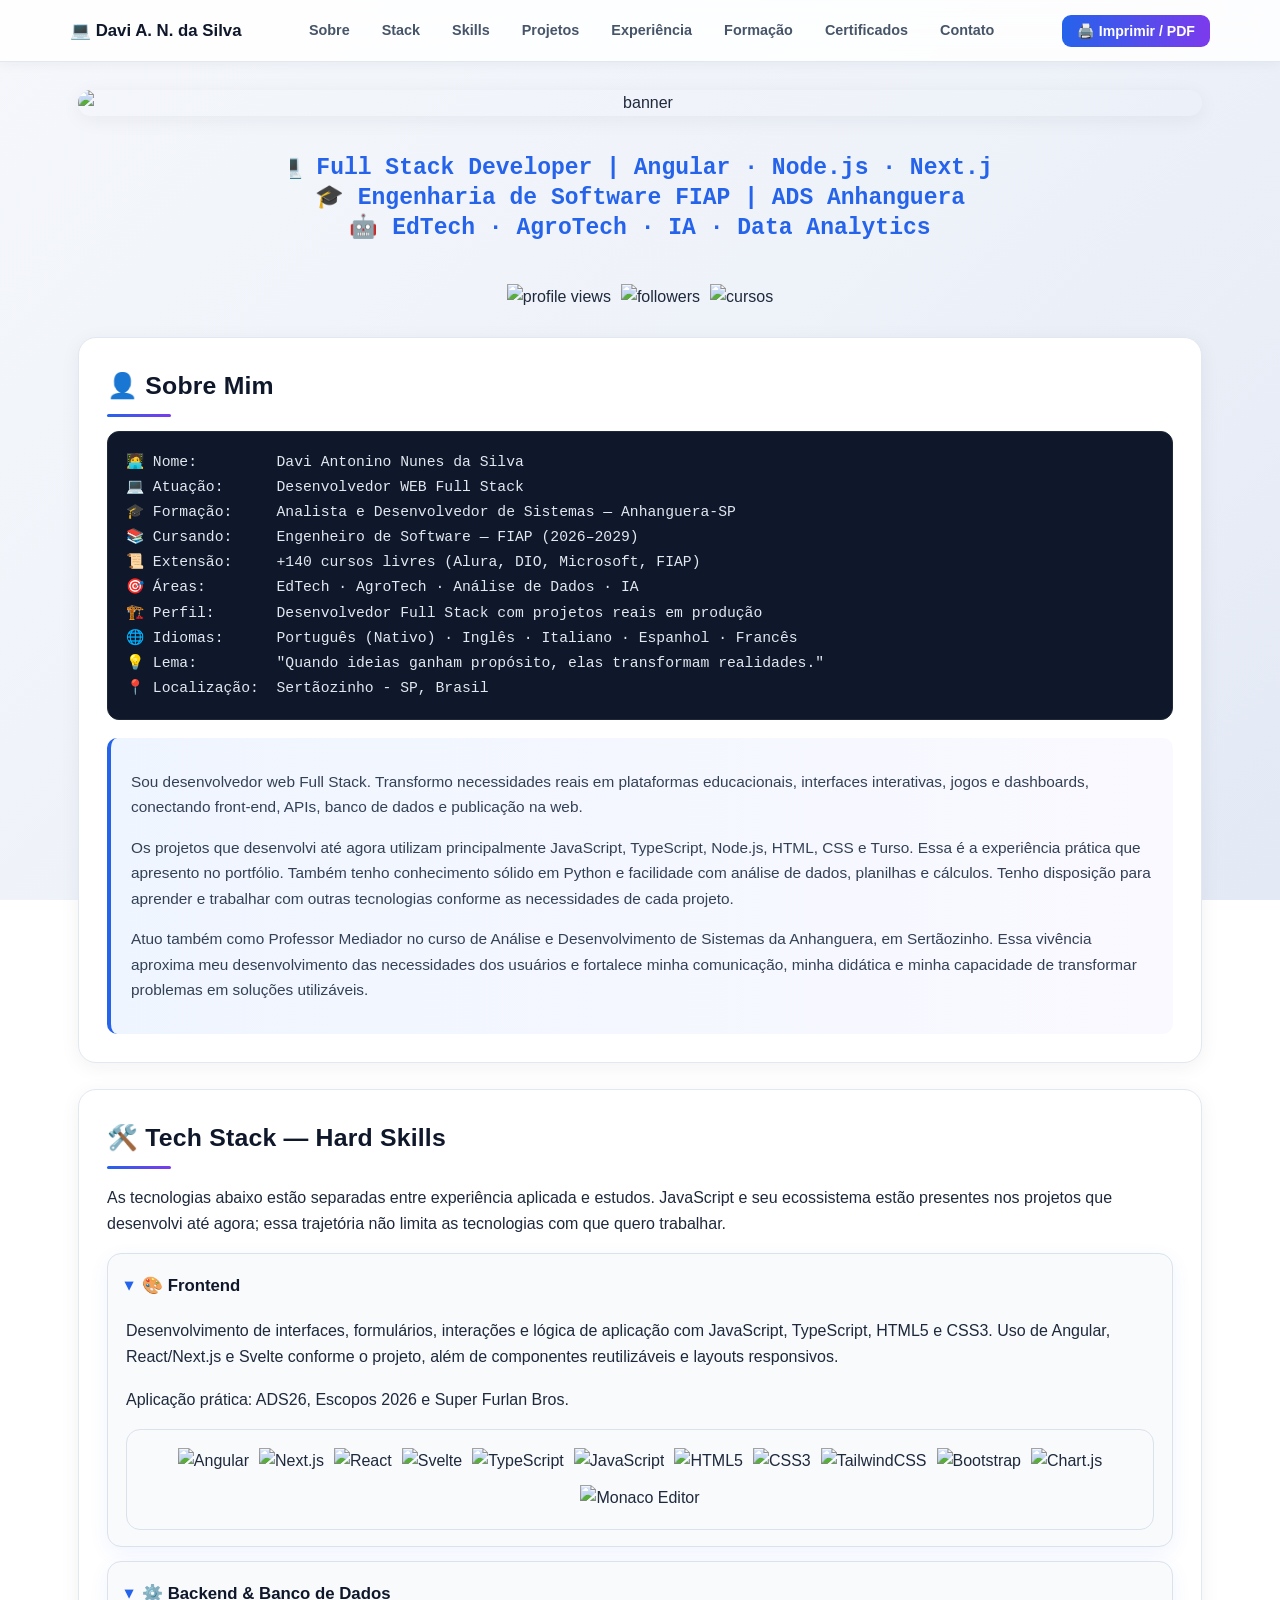
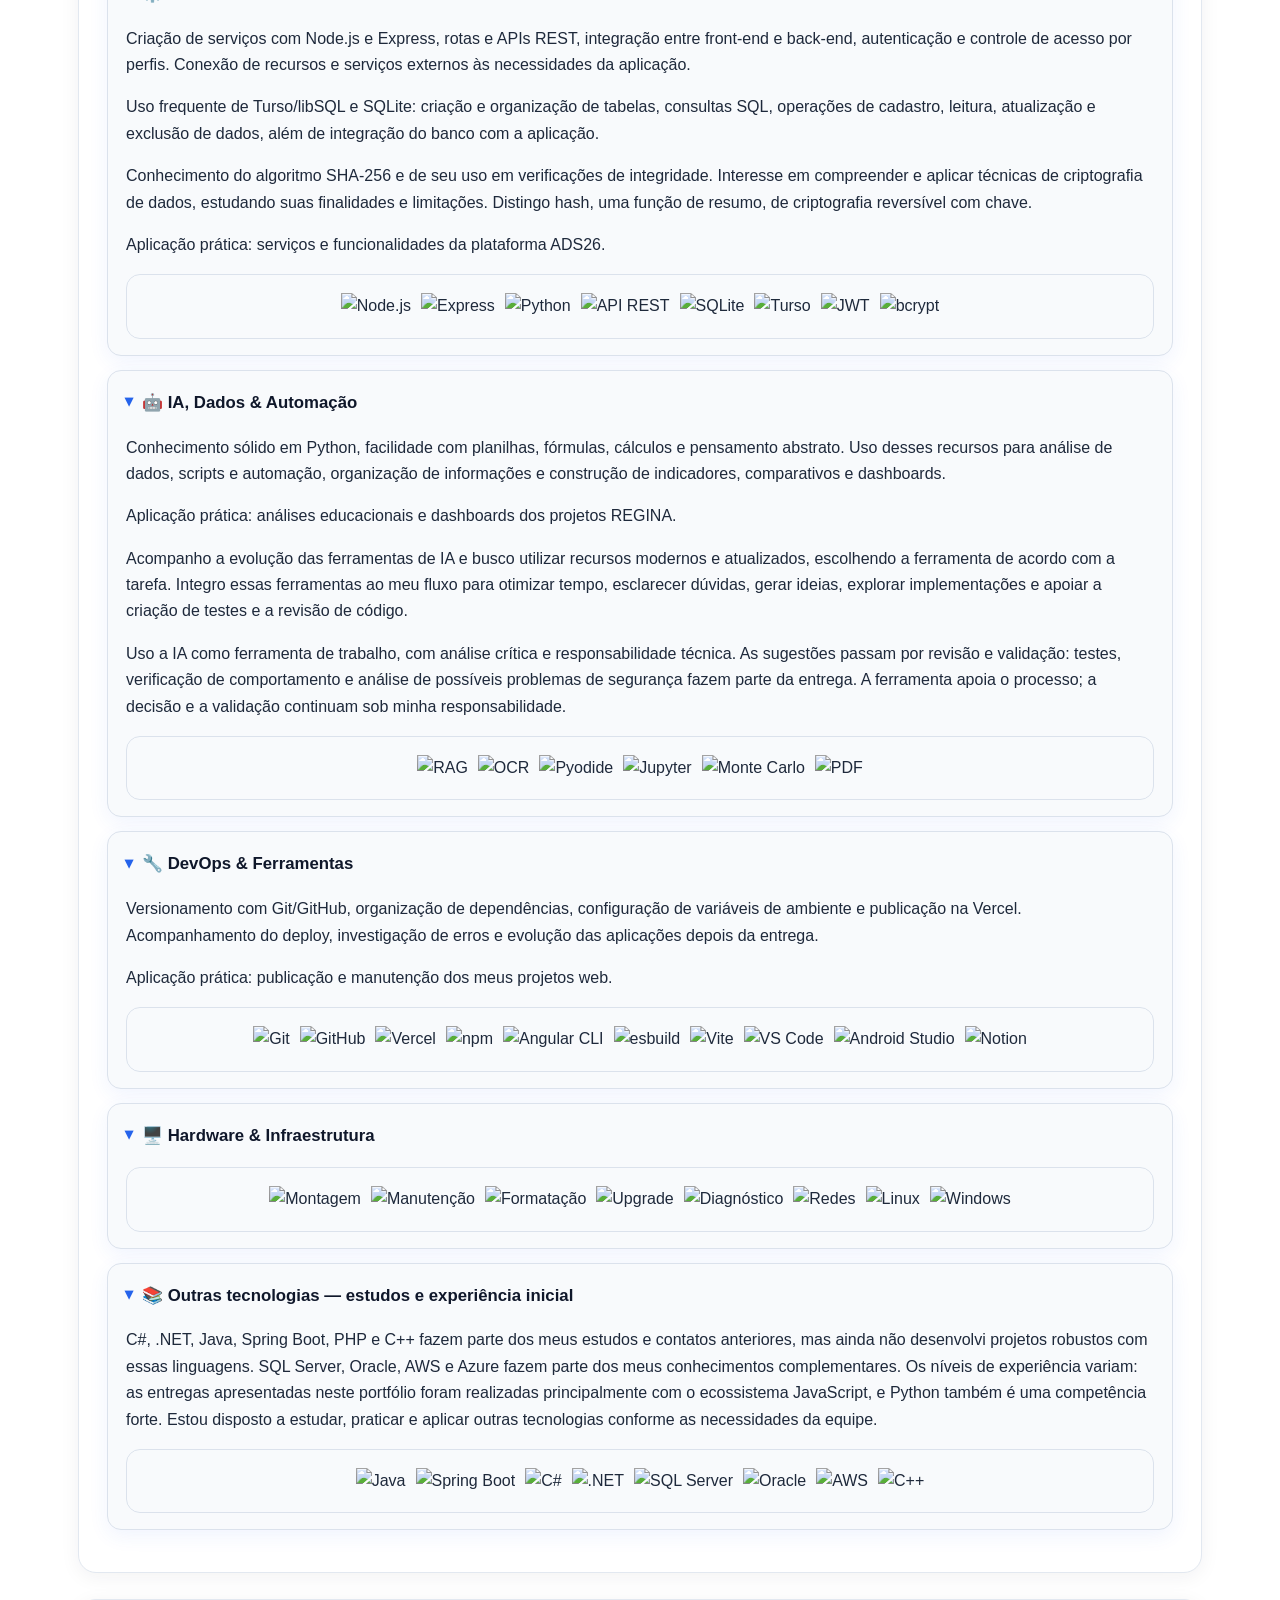
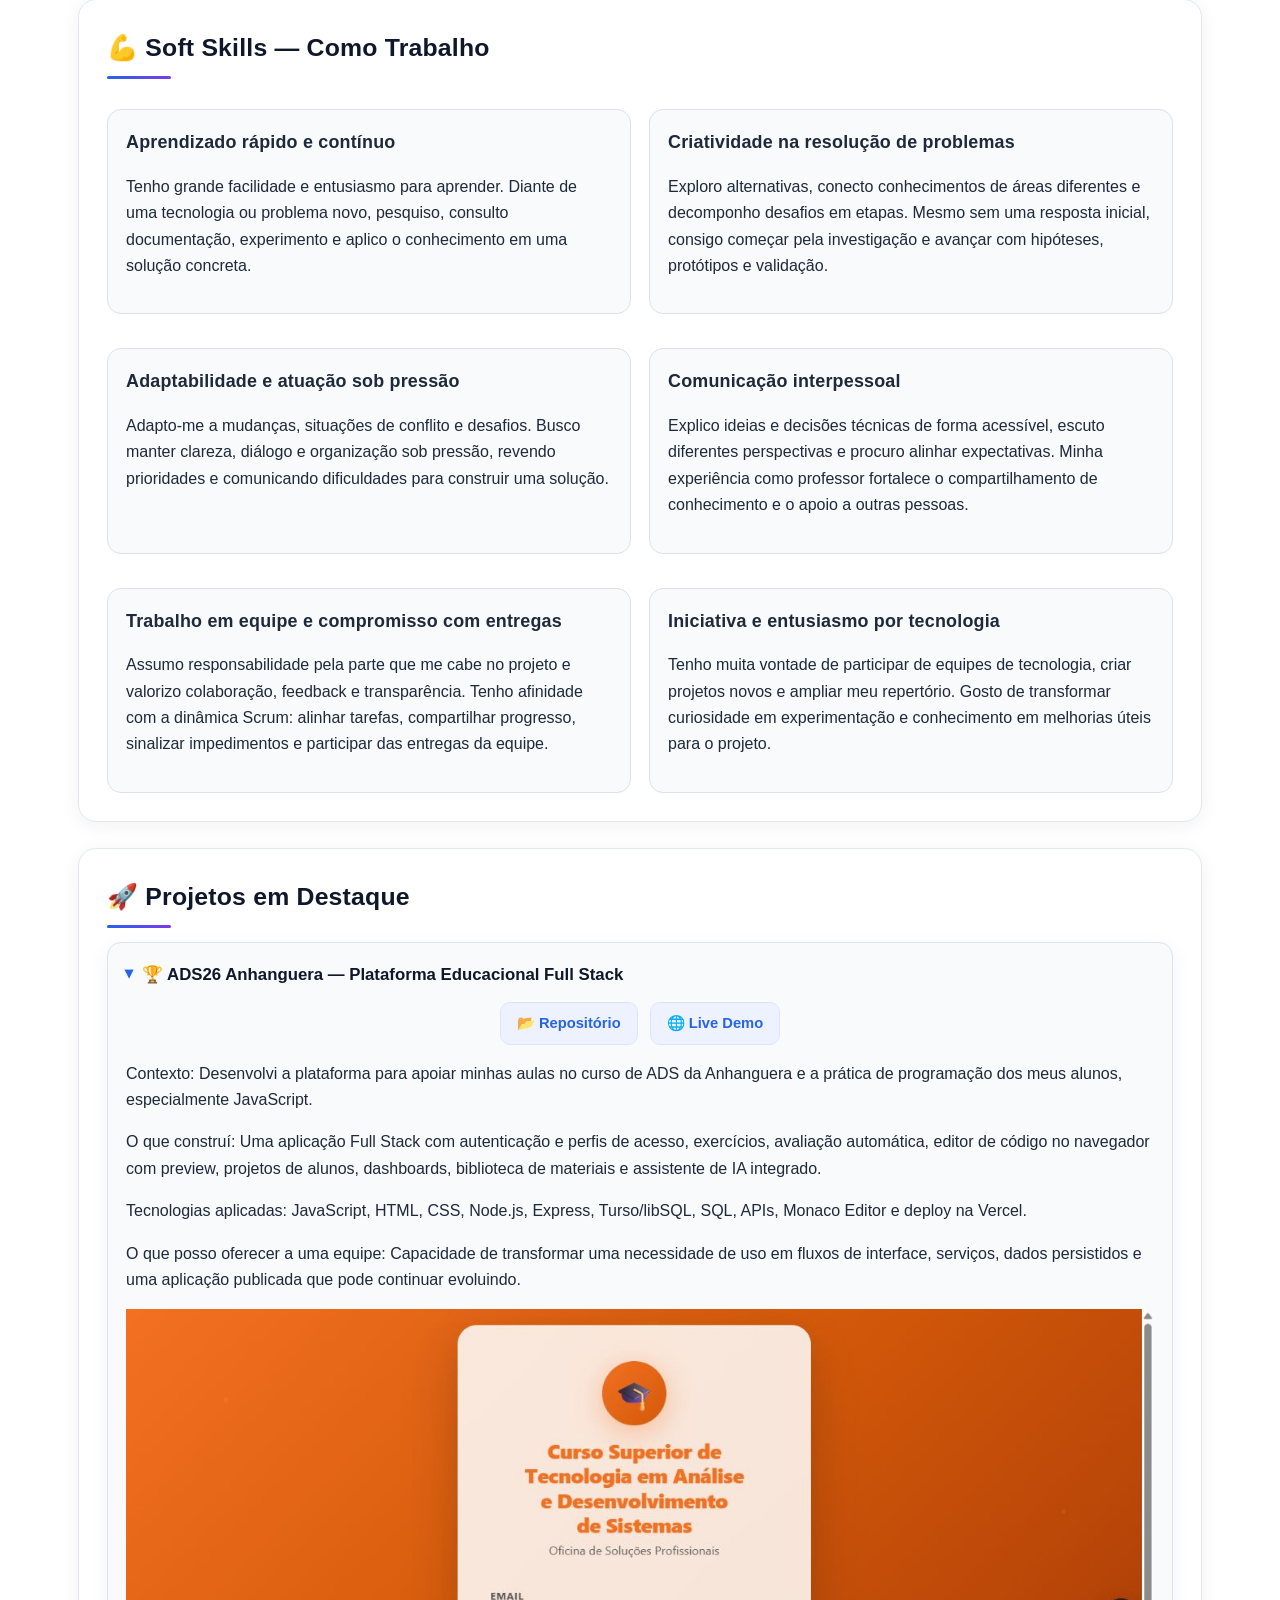
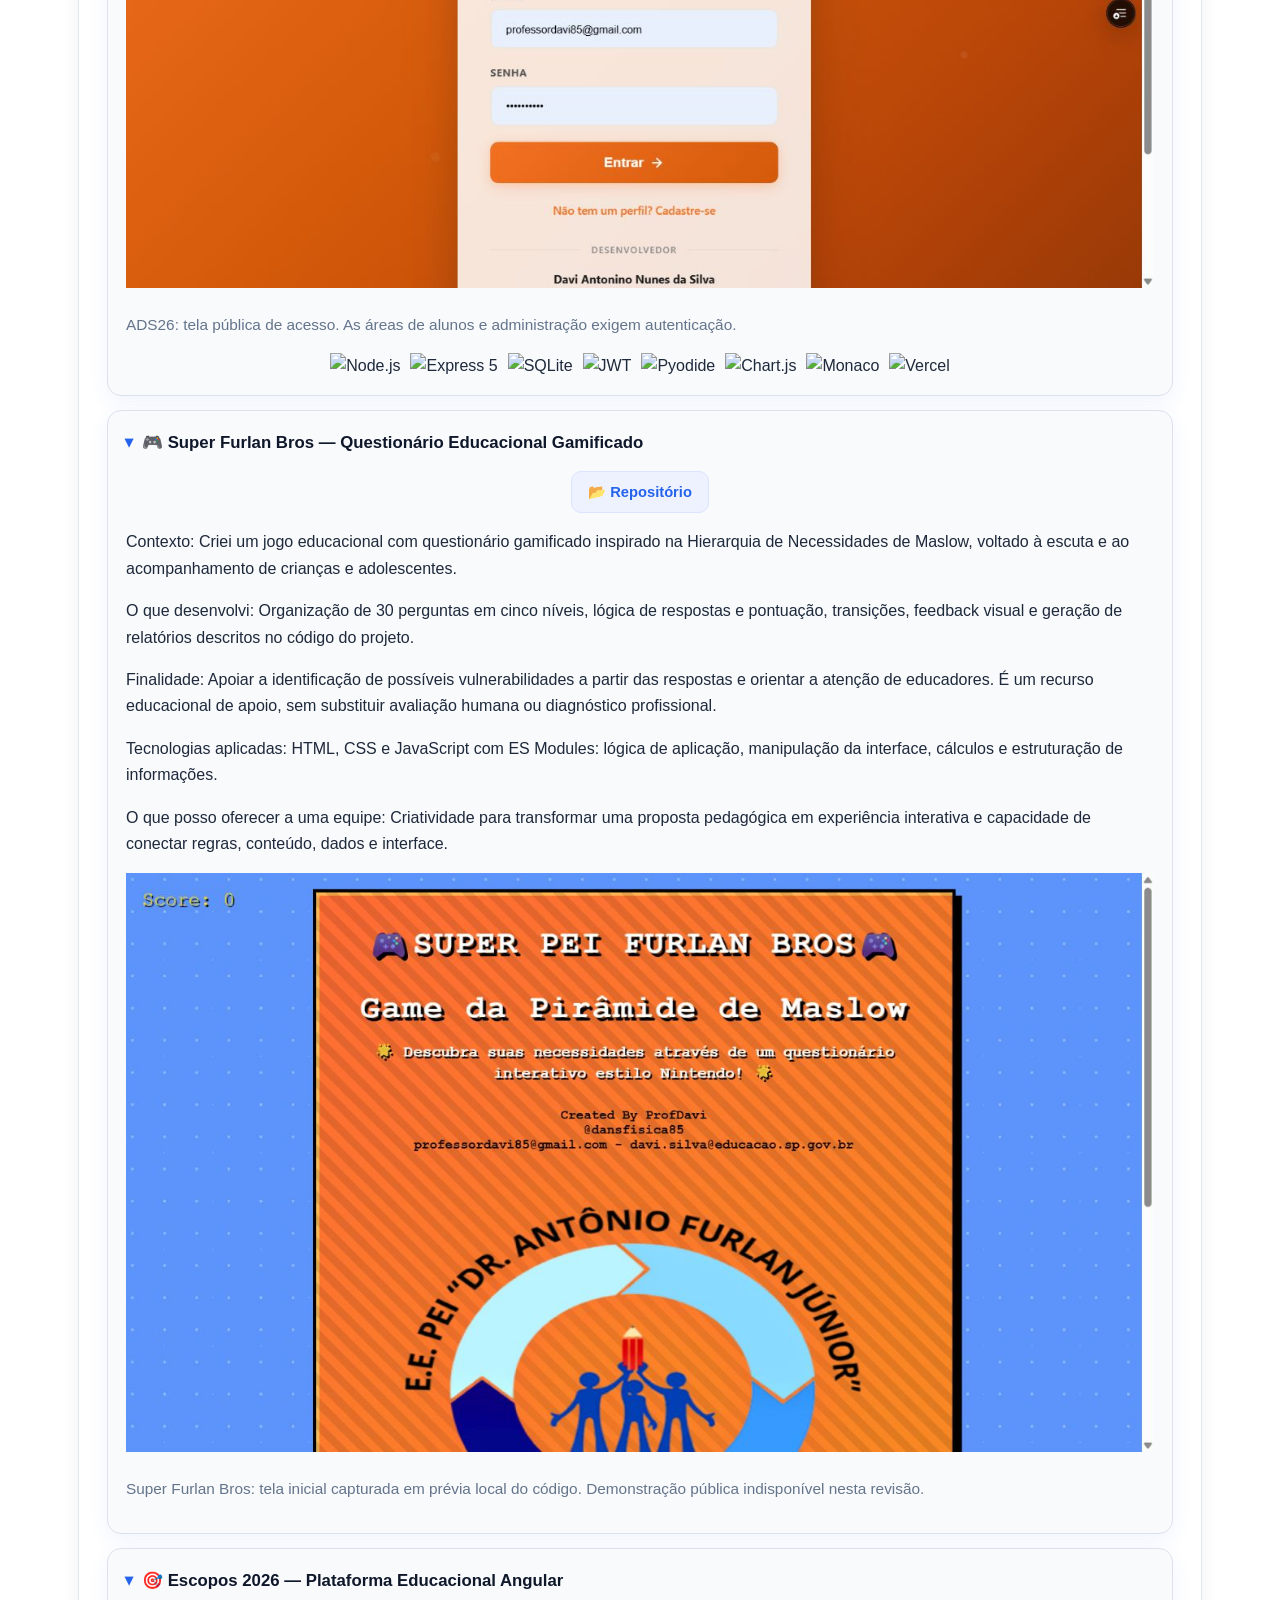
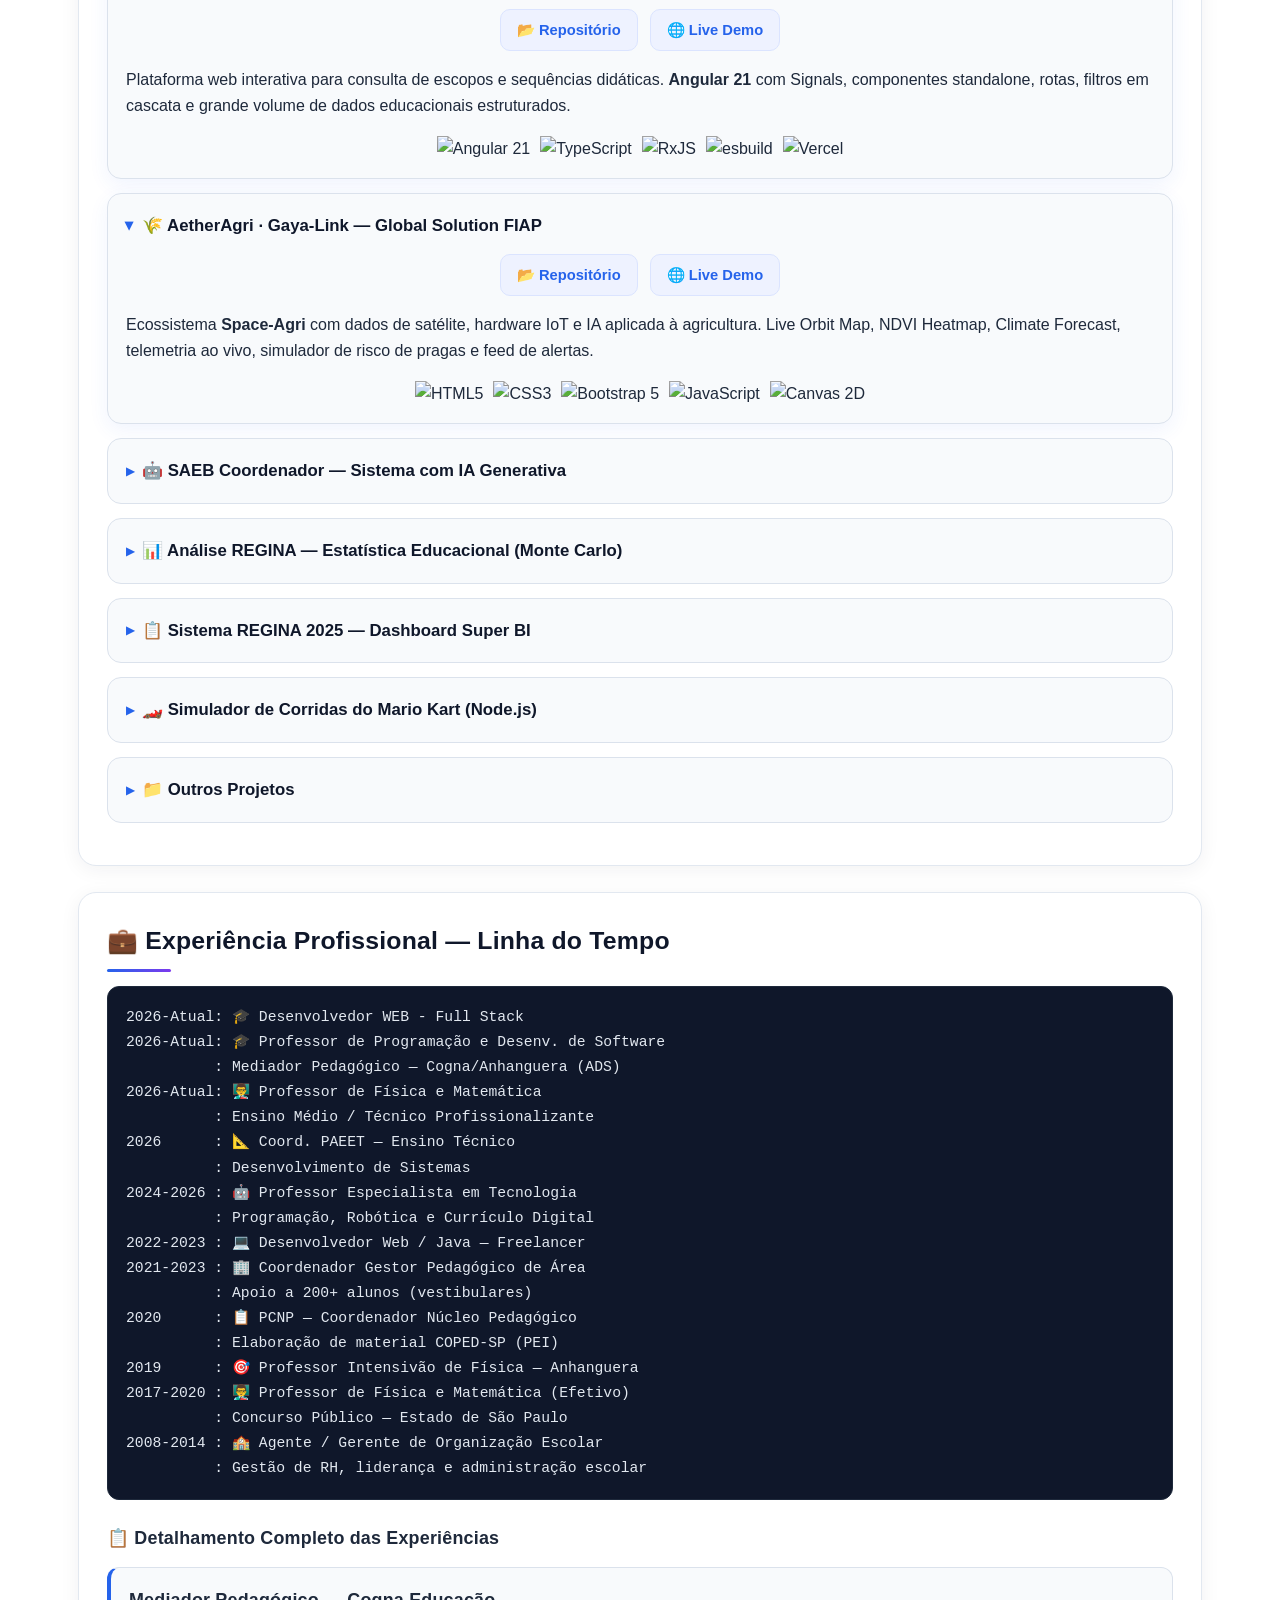
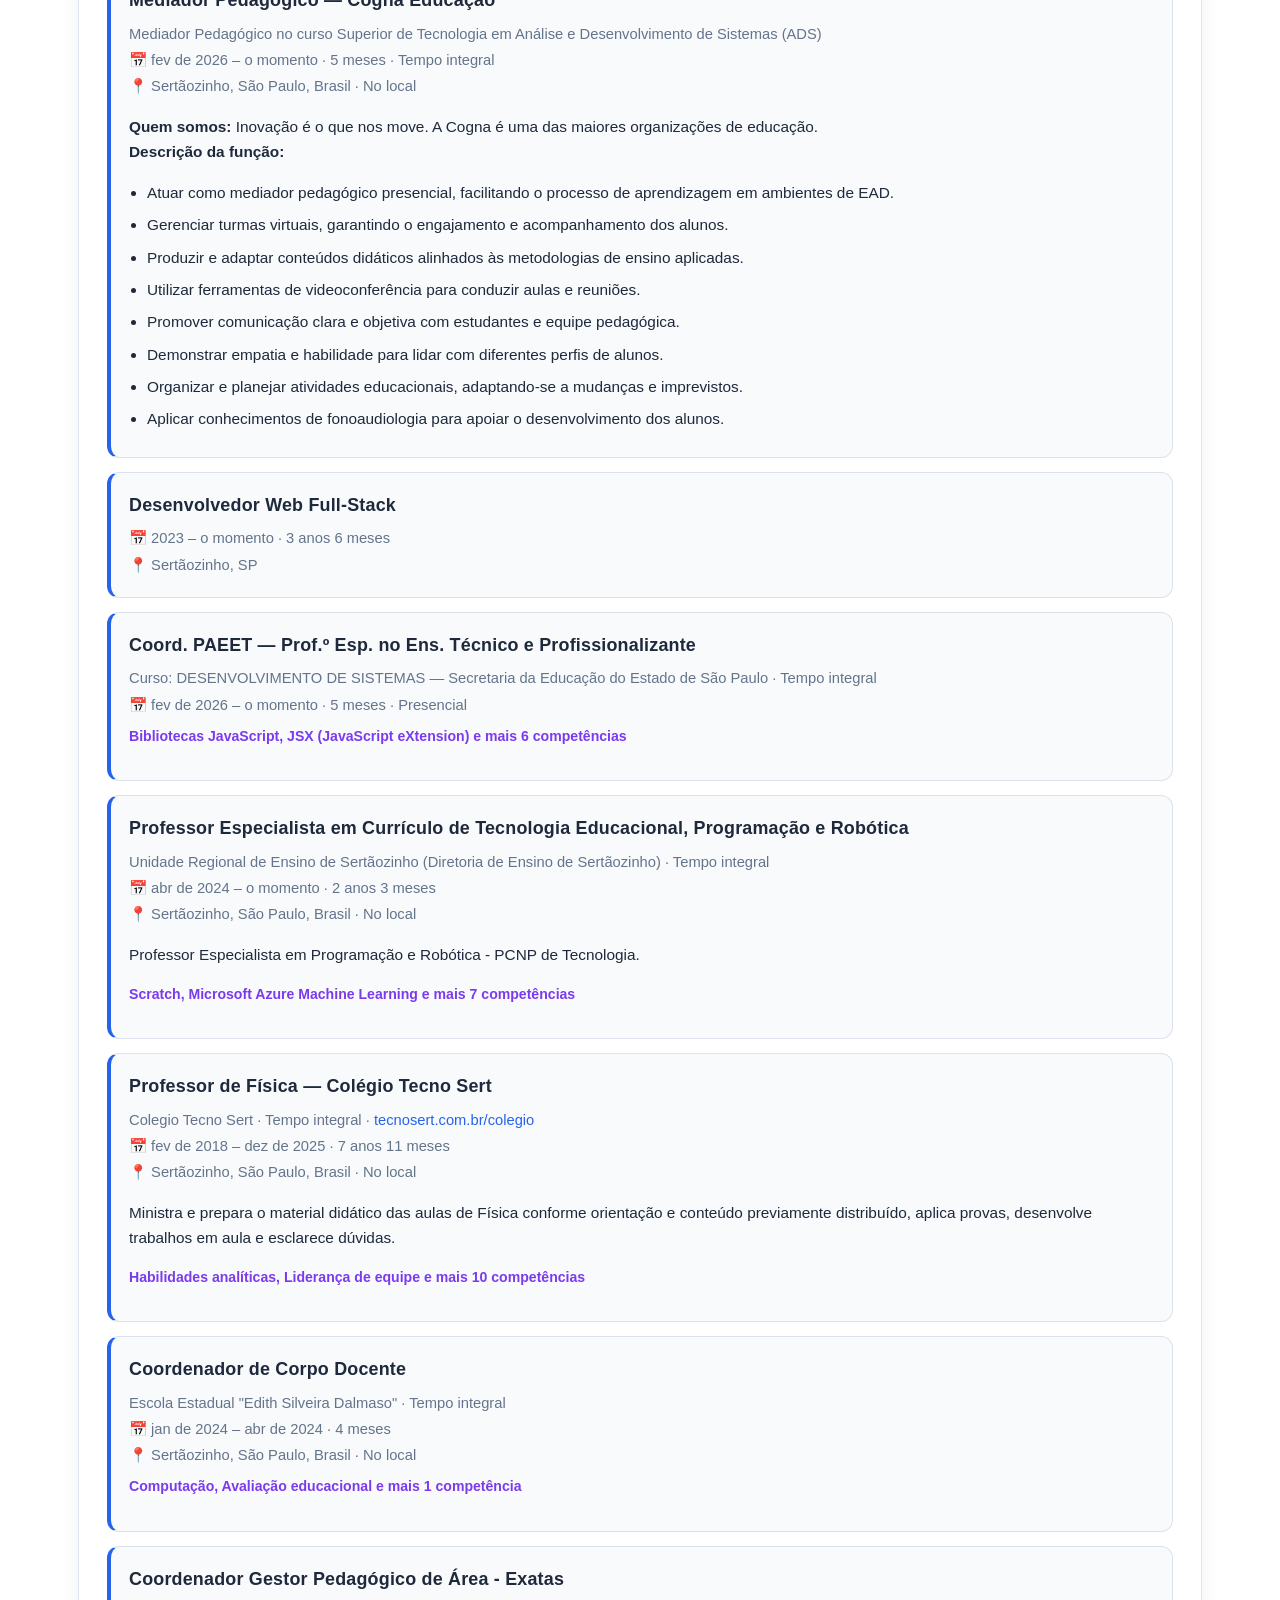
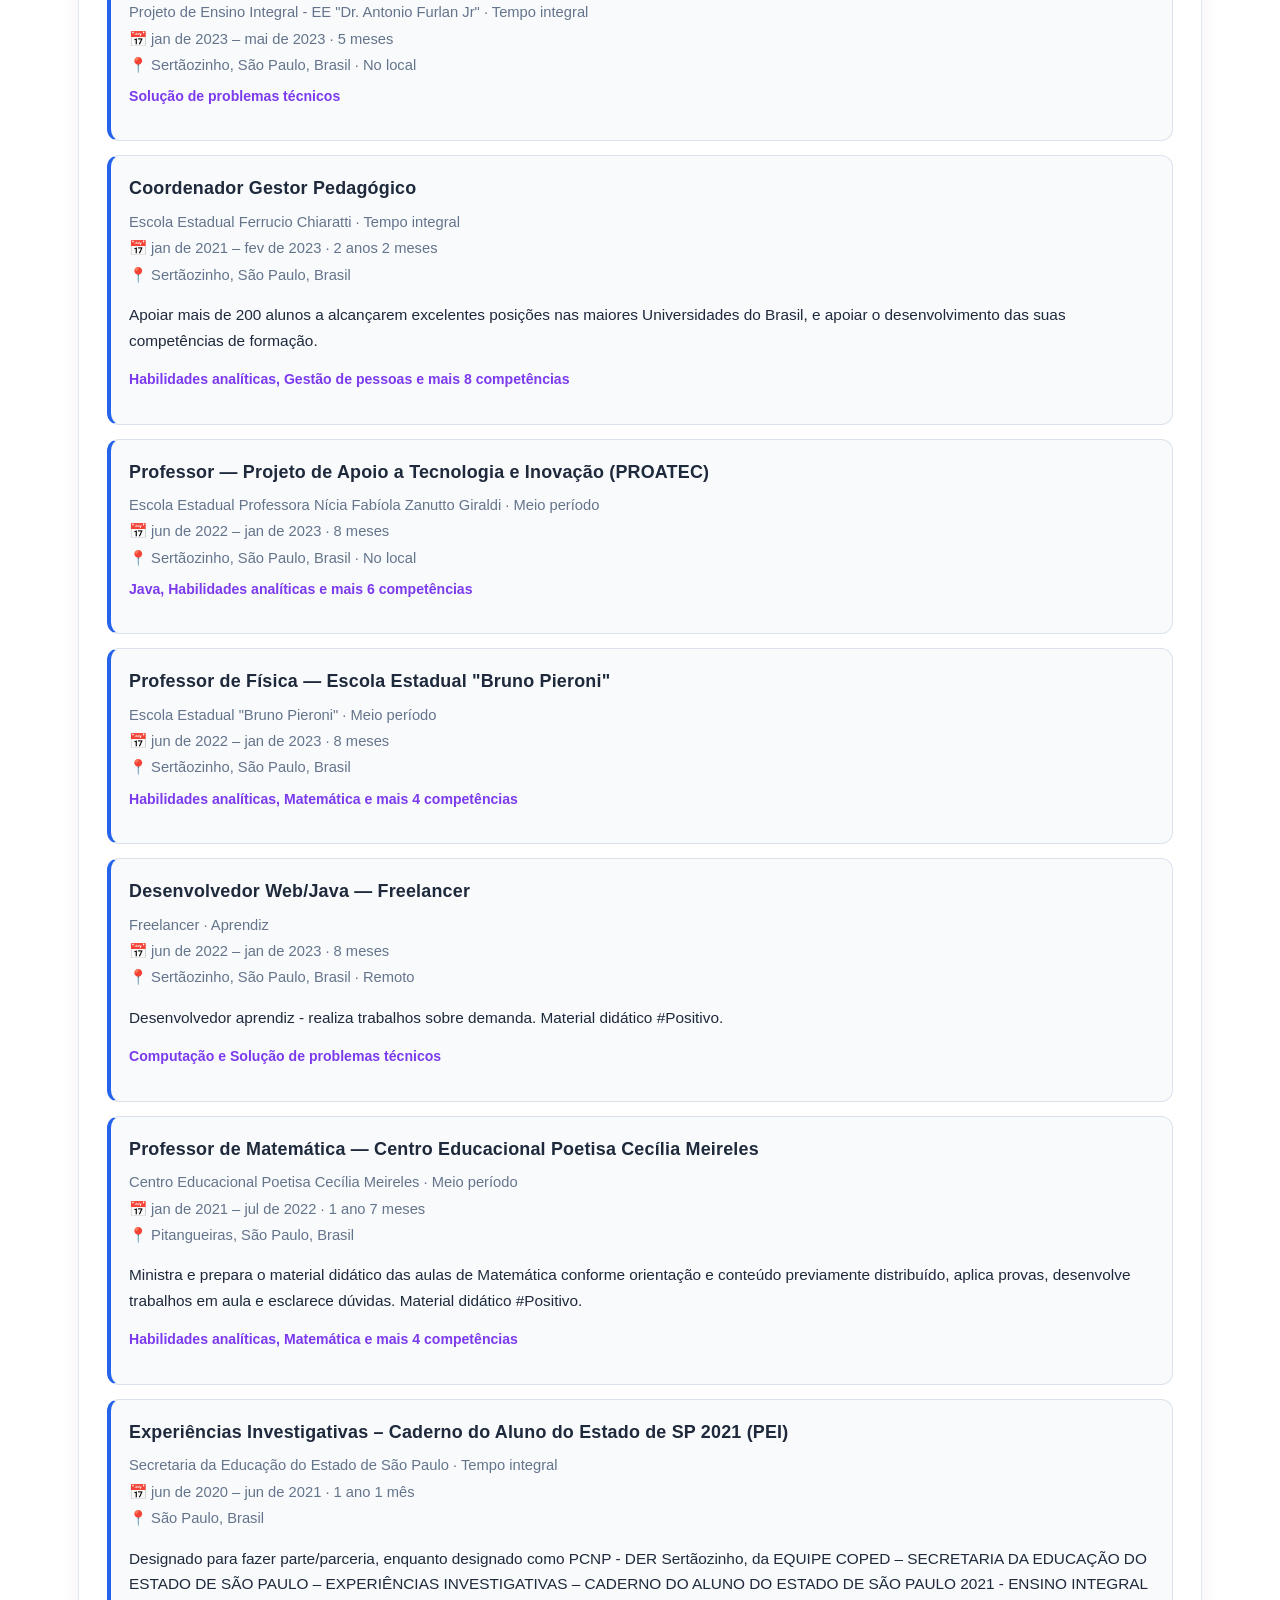
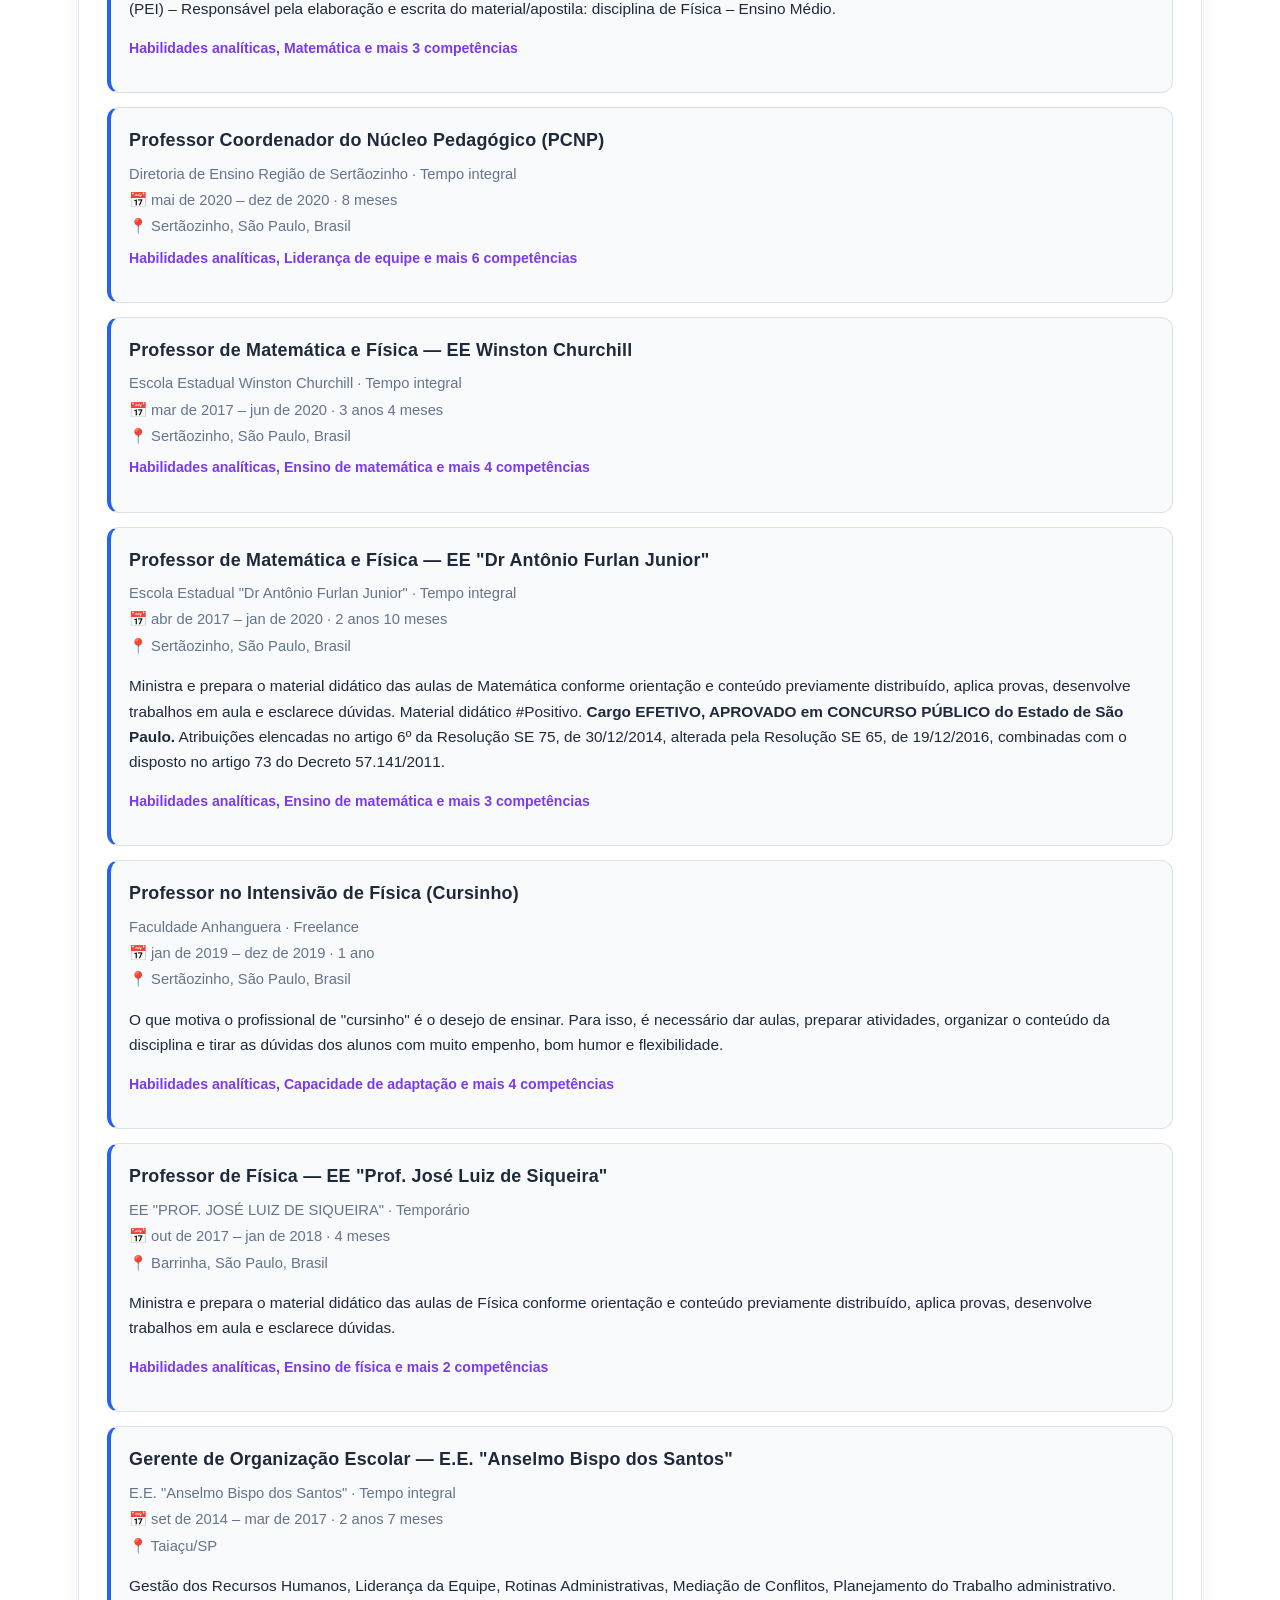
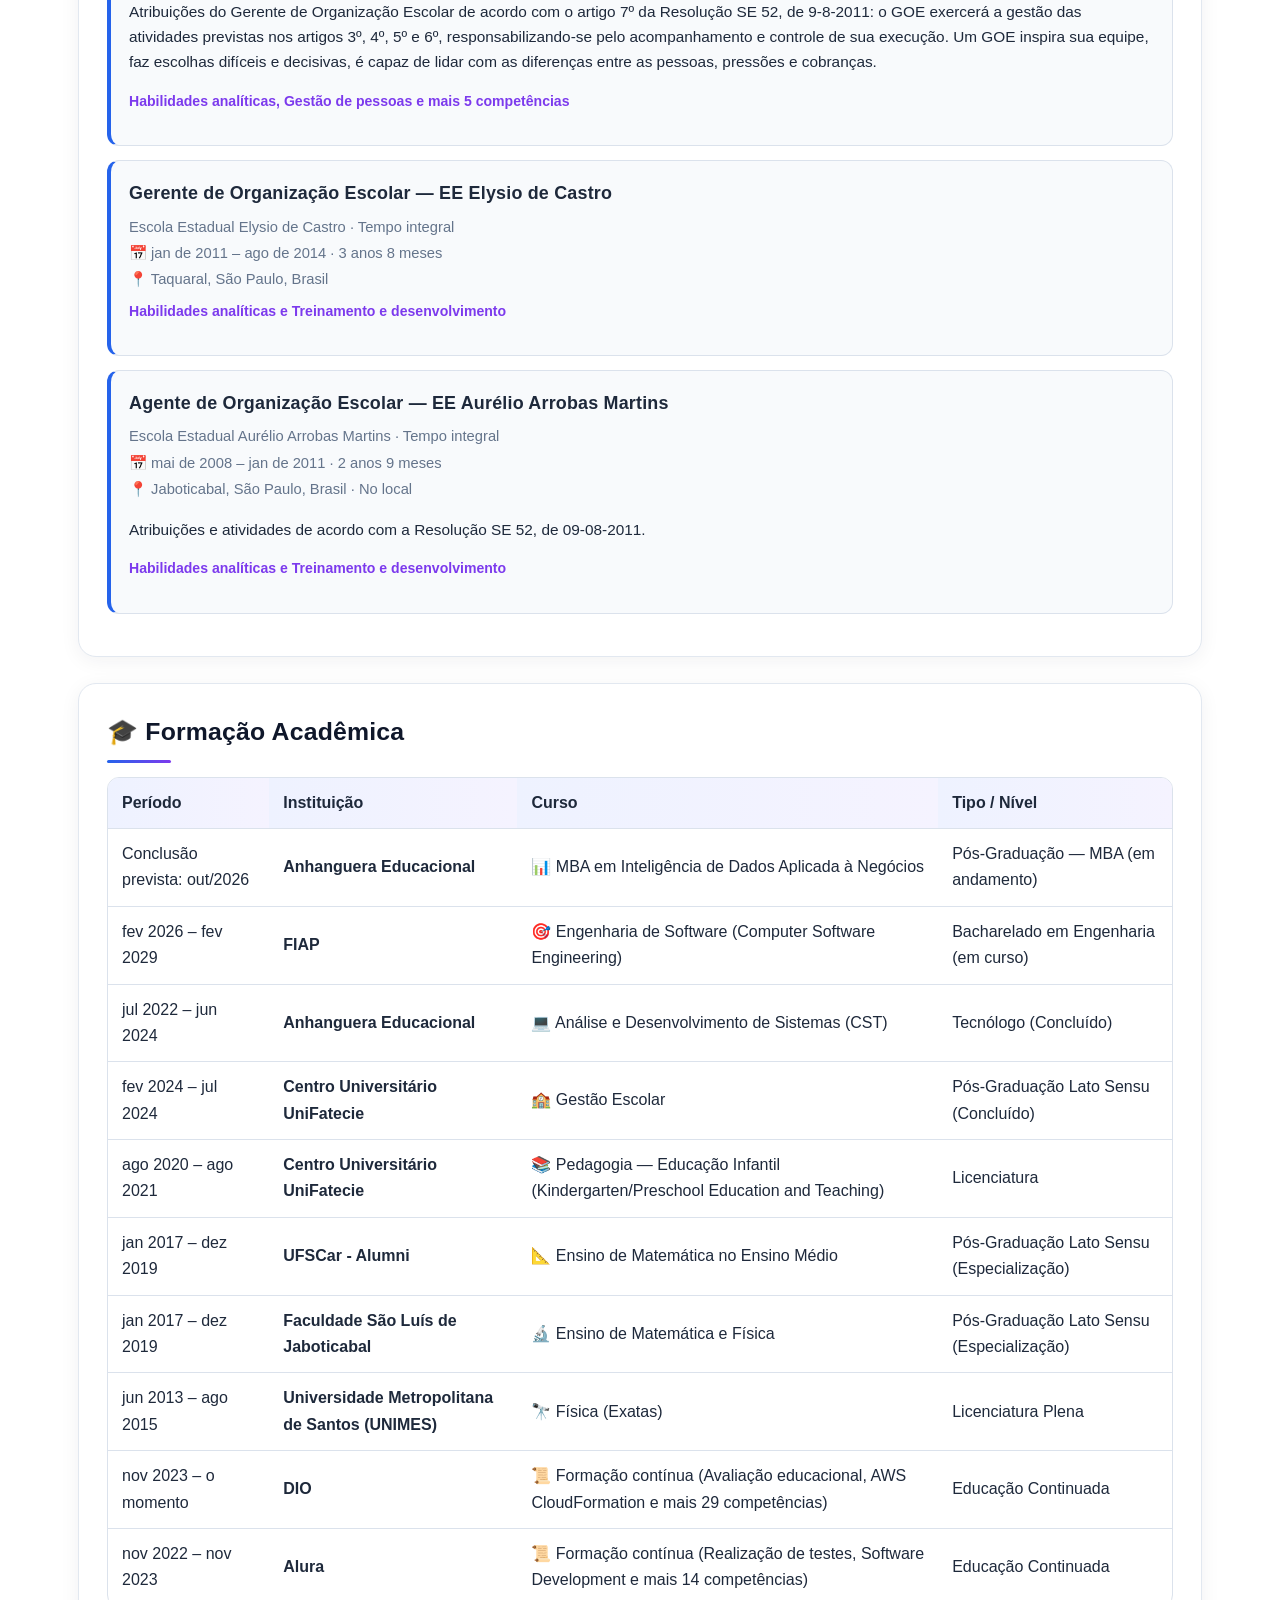
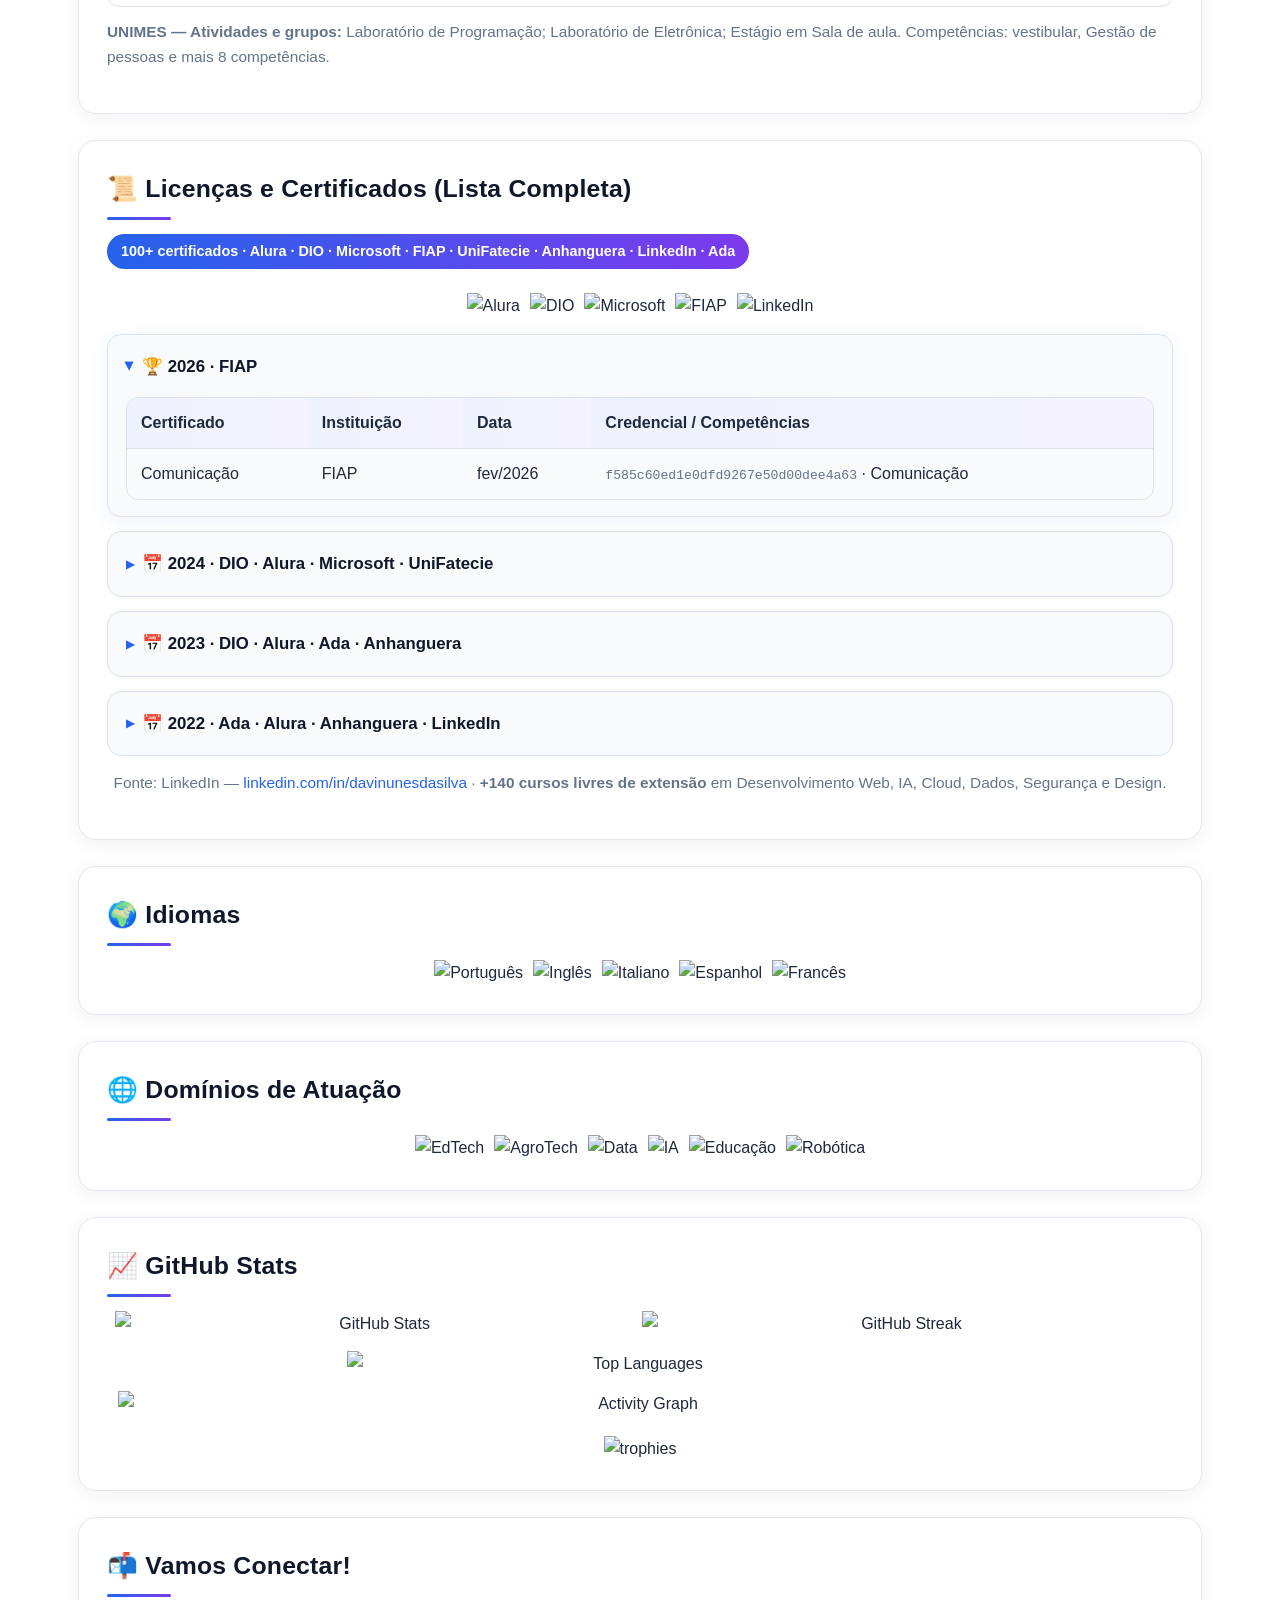
==== commit eb0dad7b: "Fix clipped typing animation and section motion lifecycle" ====
--- a/index.html
+++ b/index.html
@@ -36,7 +36,8 @@
   .center{text-align:center}
   @keyframes fadeUp{from{opacity:0;transform:translateY(24px)}to{opacity:1;transform:translateY(0)}}
   @keyframes floatIn{from{opacity:0;transform:scale(.97)}to{opacity:1;transform:scale(1)}}
-  .section{margin:26px 0;padding:28px;background:var(--panel);border:1px solid var(--border);border-radius:18px;box-shadow:var(--shadow);animation:fadeUp .6s ease both;transition:box-shadow .3s ease,transform .3s ease;}
+  .section{margin:26px 0;padding:28px;background:var(--panel);border:1px solid var(--border);border-radius:18px;box-shadow:var(--shadow);transition:box-shadow .3s ease,transform .3s ease;}
+  .section.is-entering{animation:fadeUp .6s ease backwards;}
   .section:hover{box-shadow:var(--shadow-hover);transform:translateY(-2px);}
   .subsection{margin:16px 0 0;padding:18px;background:var(--panel-2);border:1px solid var(--border-2);border-radius:14px;transition:transform .25s ease,box-shadow .25s ease;}
   .subsection:hover{transform:translateY(-3px);box-shadow:0 6px 18px rgba(37,99,235,0.08);}
@@ -48,7 +49,7 @@
   summary::-webkit-details-marker{display:none}
   summary::before{content:"▶";font-size:.7rem;color:var(--link);transition:transform .25s ease;display:inline-block;}
   details[open] summary::before{transform:rotate(90deg)}
-  details[open] > *:not(summary){animation:floatIn .4s ease both}
+  details[open] > *:not(summary){animation:floatIn .4s ease backwards}
   table{width:100%;border-collapse:separate;border-spacing:0;margin-top:14px;border:1px solid var(--border-2);border-radius:12px;overflow:hidden;}
   th,td{border-bottom:1px solid var(--border-2);padding:12px 14px;vertical-align:middle;text-align:left;}
   th{background:linear-gradient(90deg,#eef2ff,#f5f3ff);color:#1e293b;font-weight:700;}
@@ -70,6 +71,20 @@
   .quote{margin:18px 0 0;padding:16px 20px;border-left:4px solid var(--link);background:linear-gradient(90deg,#eff5ff,#faf9ff);border-radius:10px;color:#334155;}
   .footer-note{text-align:center;margin-top:18px;font-style:italic;font-size:1.05rem;color:#475569;}
   .banner-img{border-radius:18px;box-shadow:var(--shadow)}
+  .typing-animation{width:700px;max-width:100%;height:auto;aspect-ratio:700 / 130;display:inline-block;vertical-align:middle;color:var(--link);}
+  .typing-animation text{font-family:"Fira Code","Consolas",monospace;font-size:23px;font-weight:600;fill:currentColor;}
+  @keyframes typeFirst{0%{width:0}25%,100%{width:700px}}
+  @keyframes typeSecond{0%,33.333%{width:0}58.333%,100%{width:700px}}
+  @keyframes typeThird{0%,66.667%{width:0}91.667%,100%{width:700px}}
+  @media (prefers-reduced-motion:no-preference){
+    .typing-first{animation:typeFirst 12s steps(64,end) infinite;}
+    .typing-second{animation:typeSecond 12s steps(56,end) infinite;}
+    .typing-third{animation:typeThird 12s steps(48,end) infinite;}
+  }
+  @media (prefers-reduced-motion:reduce){
+    html{scroll-behavior:auto;}
+    *,*::before,*::after{animation:none !important;transition:none !important;}
+  }
   .exp-item{margin:14px 0;padding:18px;background:var(--panel-2);border:1px solid var(--border-2);border-left:4px solid var(--link);border-radius:12px;}
   .exp-item h3{margin-bottom:6px}
   .exp-meta{color:var(--muted);font-size:.92rem;margin:2px 0}
@@ -86,6 +101,7 @@
   }
   @media print{
     @page{margin:12mm;}
+    .typing-animation rect{animation:none !important;}
     body{background:#fff !important;color:#000;font-size:10pt;}
     .navbar,.btn-print,.snake-anim{display:none !important;}
     .container{max-width:100%;padding:0;}
@@ -130,7 +146,19 @@
 
   <div class="center" style="margin-top:20px">
     <a href="https://github.com/dansfisica85">
-      <img src="https://readme-typing-svg.demolab.com?font=Fira+Code&weight=600&size=24&duration=3000&pause=1000&color=2563EB&center=true&vCenter=true&multiline=true&repeat=true&width=700&height=130&lines=%F0%9F%92%BB+Full+Stack+Developer+%7C+Angular+%C2%B7+Node.js+%C2%B7+Next.js;%F0%9F%8E%93+Engenharia+de+Software+FIAP+%7C+ADS+Anhanguera;%F0%9F%A4%96+EdTech+%C2%B7+AgroTech+%C2%B7+IA+%C2%B7+Data+Analytics" alt="Typing SVG" />
+      <svg class="typing-animation" viewBox="0 0 700 130" width="700" height="130" role="img" aria-labelledby="typing-title">
+        <title id="typing-title">💻 Full Stack Developer | Angular · Node.js · Next.js; 🎓 Engenharia de Software FIAP | ADS Anhanguera; 🤖 EdTech · AgroTech · IA · Data Analytics</title>
+        <defs>
+          <clipPath id="typing-clip-1"><rect class="typing-first" width="700" height="130" /></clipPath>
+          <clipPath id="typing-clip-2"><rect class="typing-second" width="700" height="130" /></clipPath>
+          <clipPath id="typing-clip-3"><rect class="typing-third" width="700" height="130" /></clipPath>
+        </defs>
+        <g text-anchor="middle" aria-hidden="true">
+          <text x="350" y="38" clip-path="url(#typing-clip-1)">💻 Full Stack Developer | Angular · Node.js · Next.js</text>
+          <text x="350" y="68" clip-path="url(#typing-clip-2)">🎓 Engenharia de Software FIAP | ADS Anhanguera</text>
+          <text x="350" y="98" clip-path="url(#typing-clip-3)">🤖 EdTech · AgroTech · IA · Data Analytics</text>
+        </g>
+      </svg>
     </a>
   </div>
 
@@ -970,5 +998,6 @@
   </div>
 
 </div>
+<script src="assets/animations.js" defer></script>
 </body>
 </html>
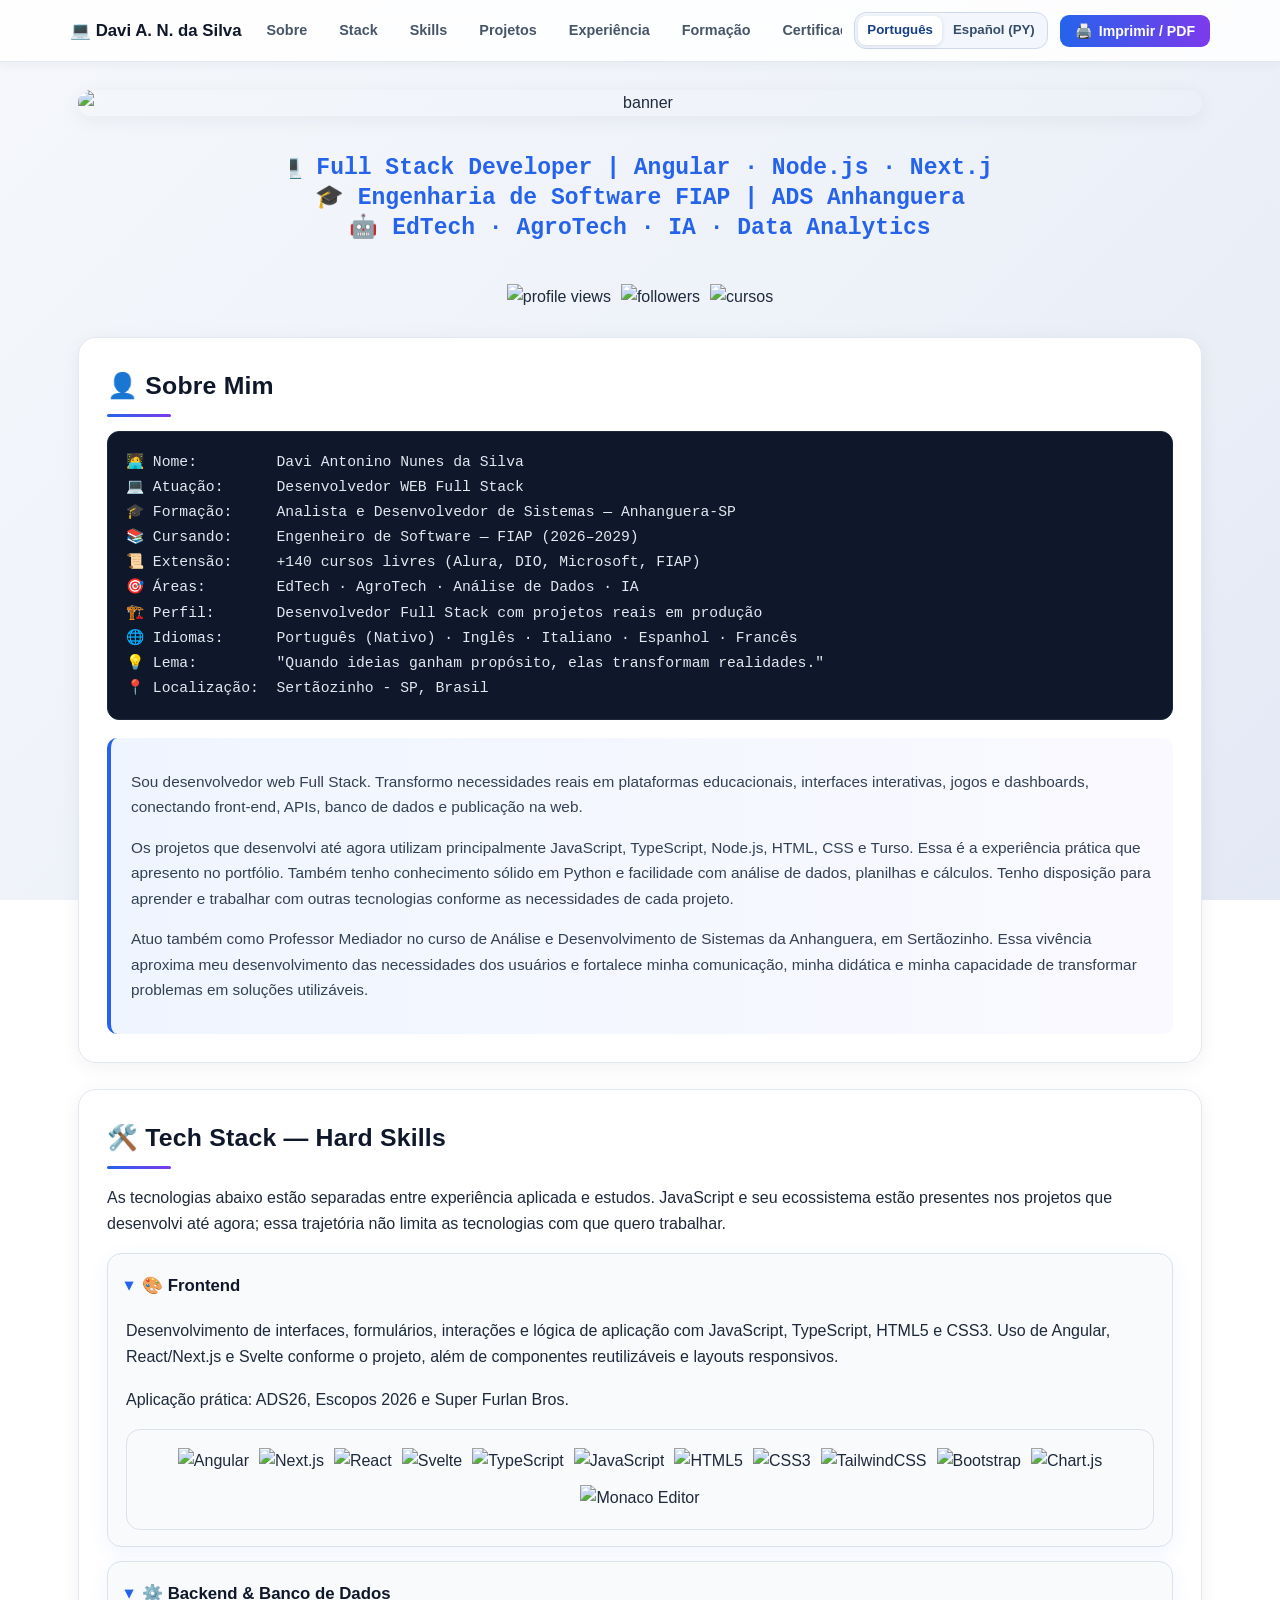
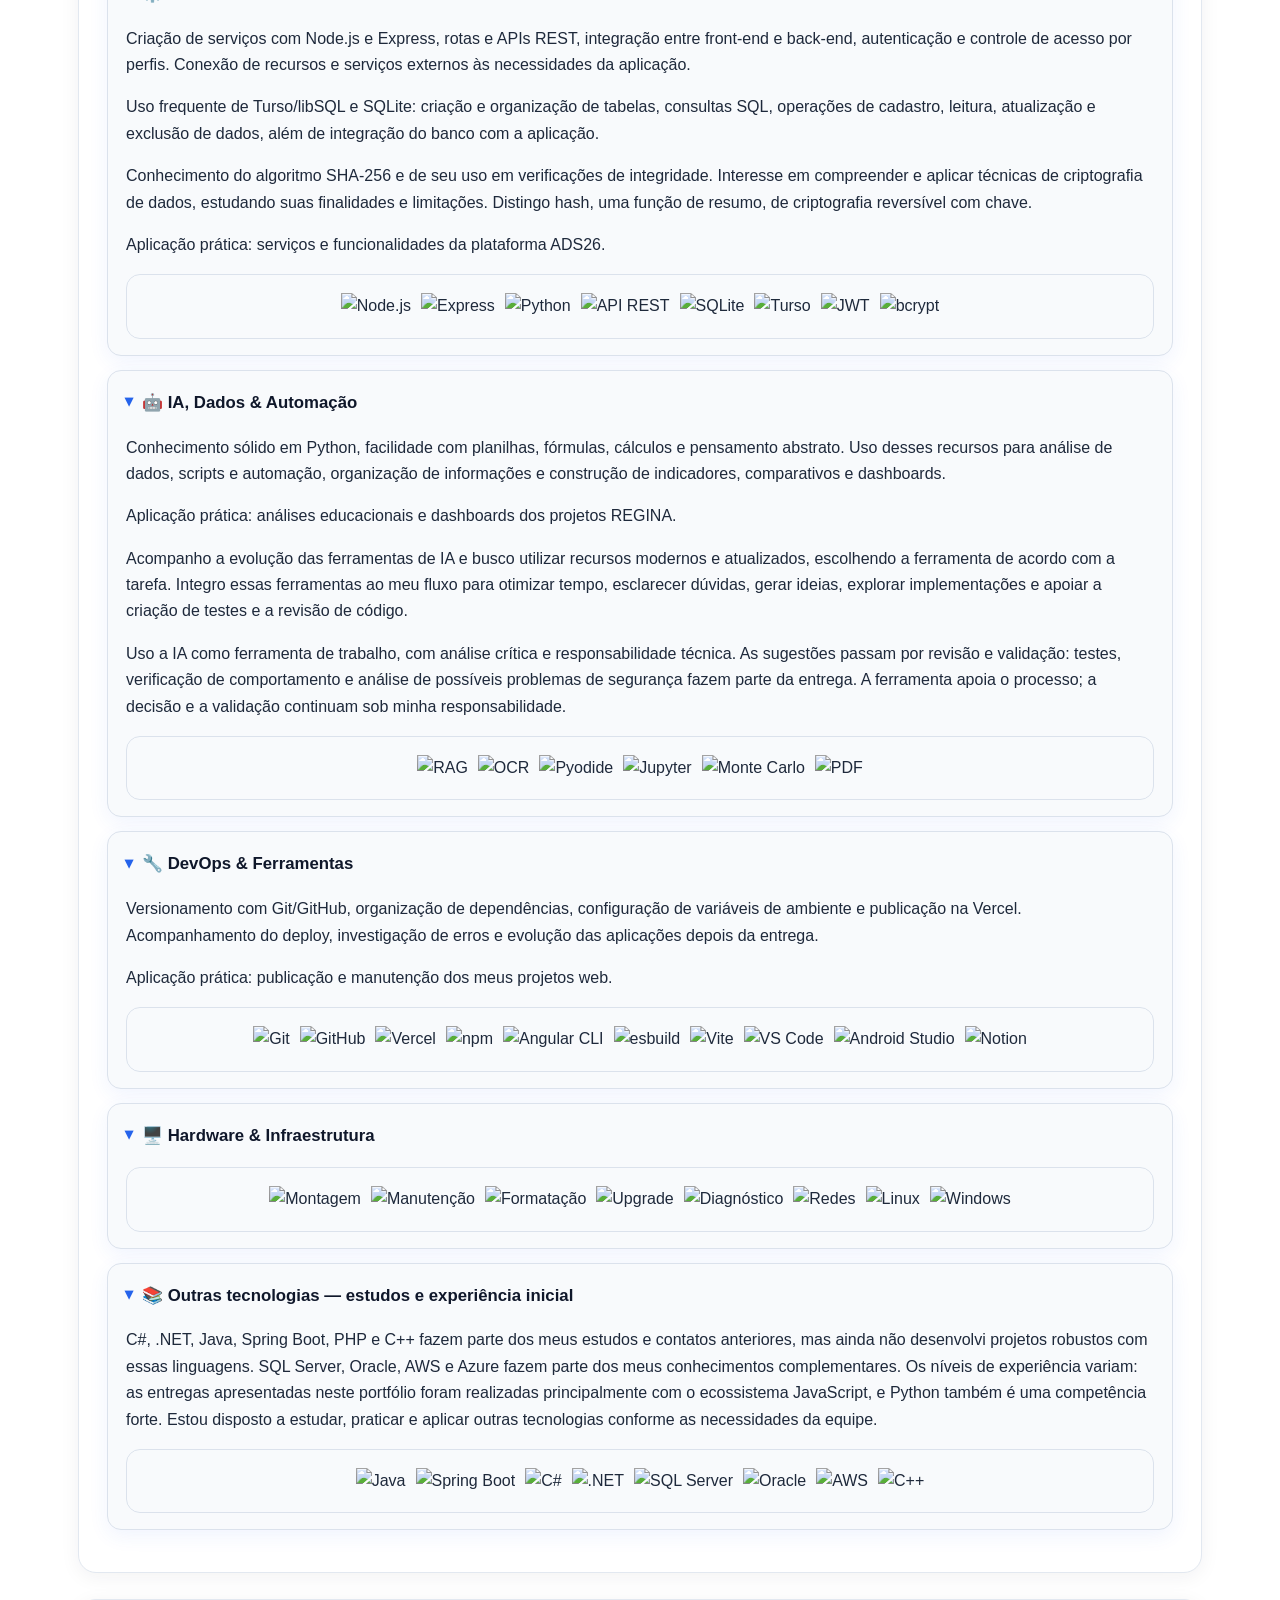
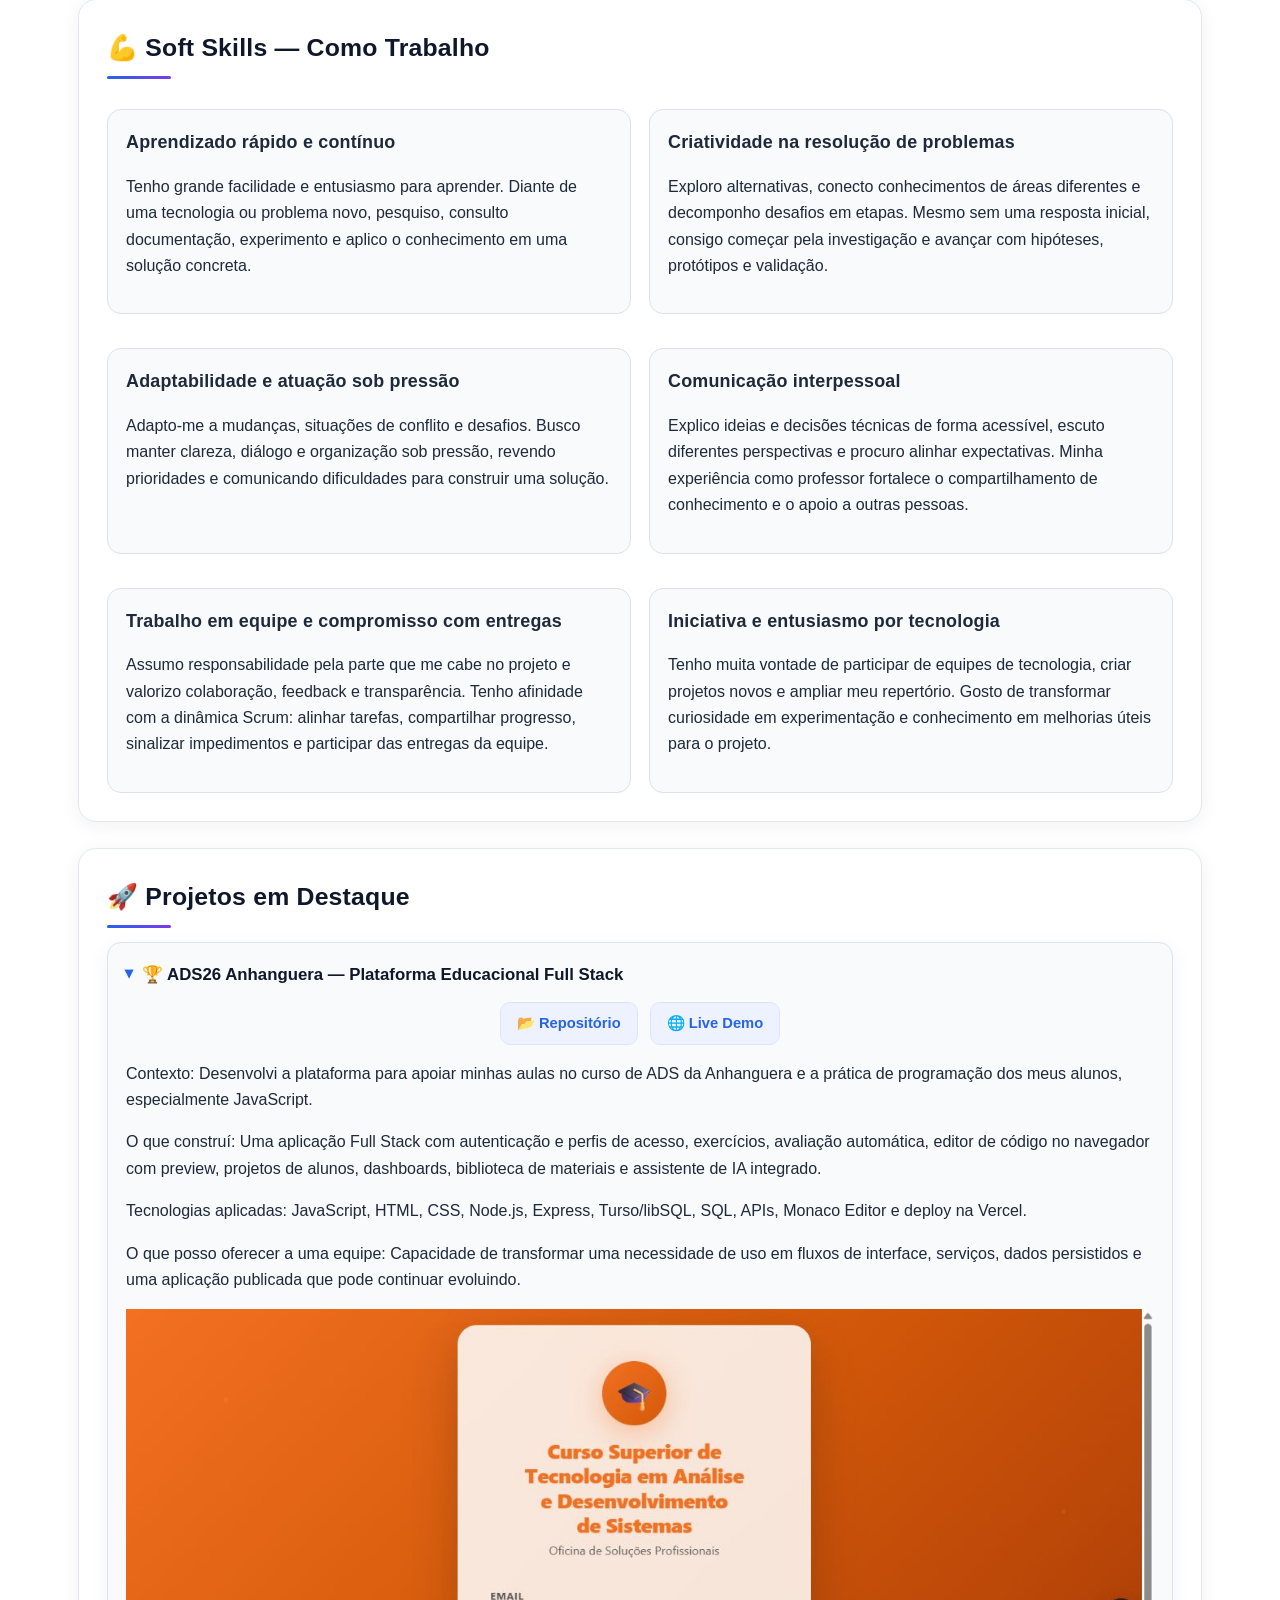
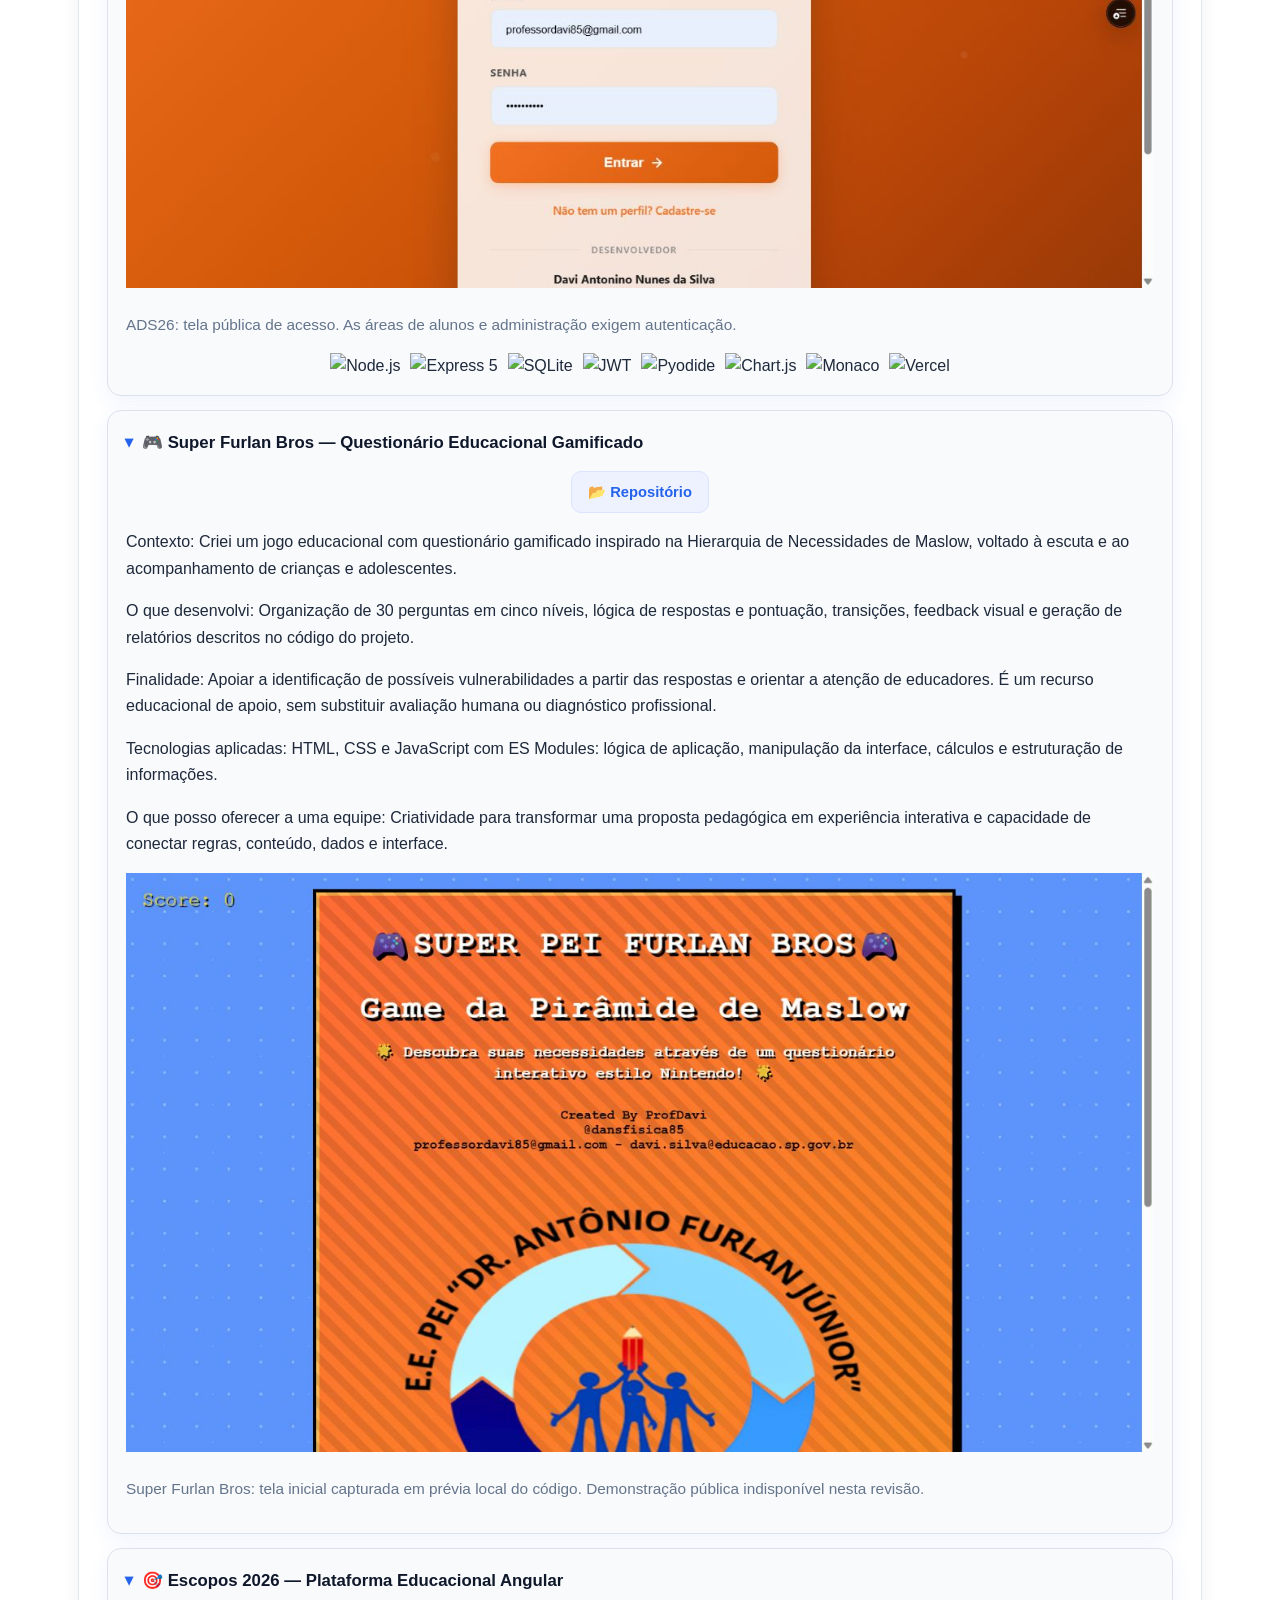
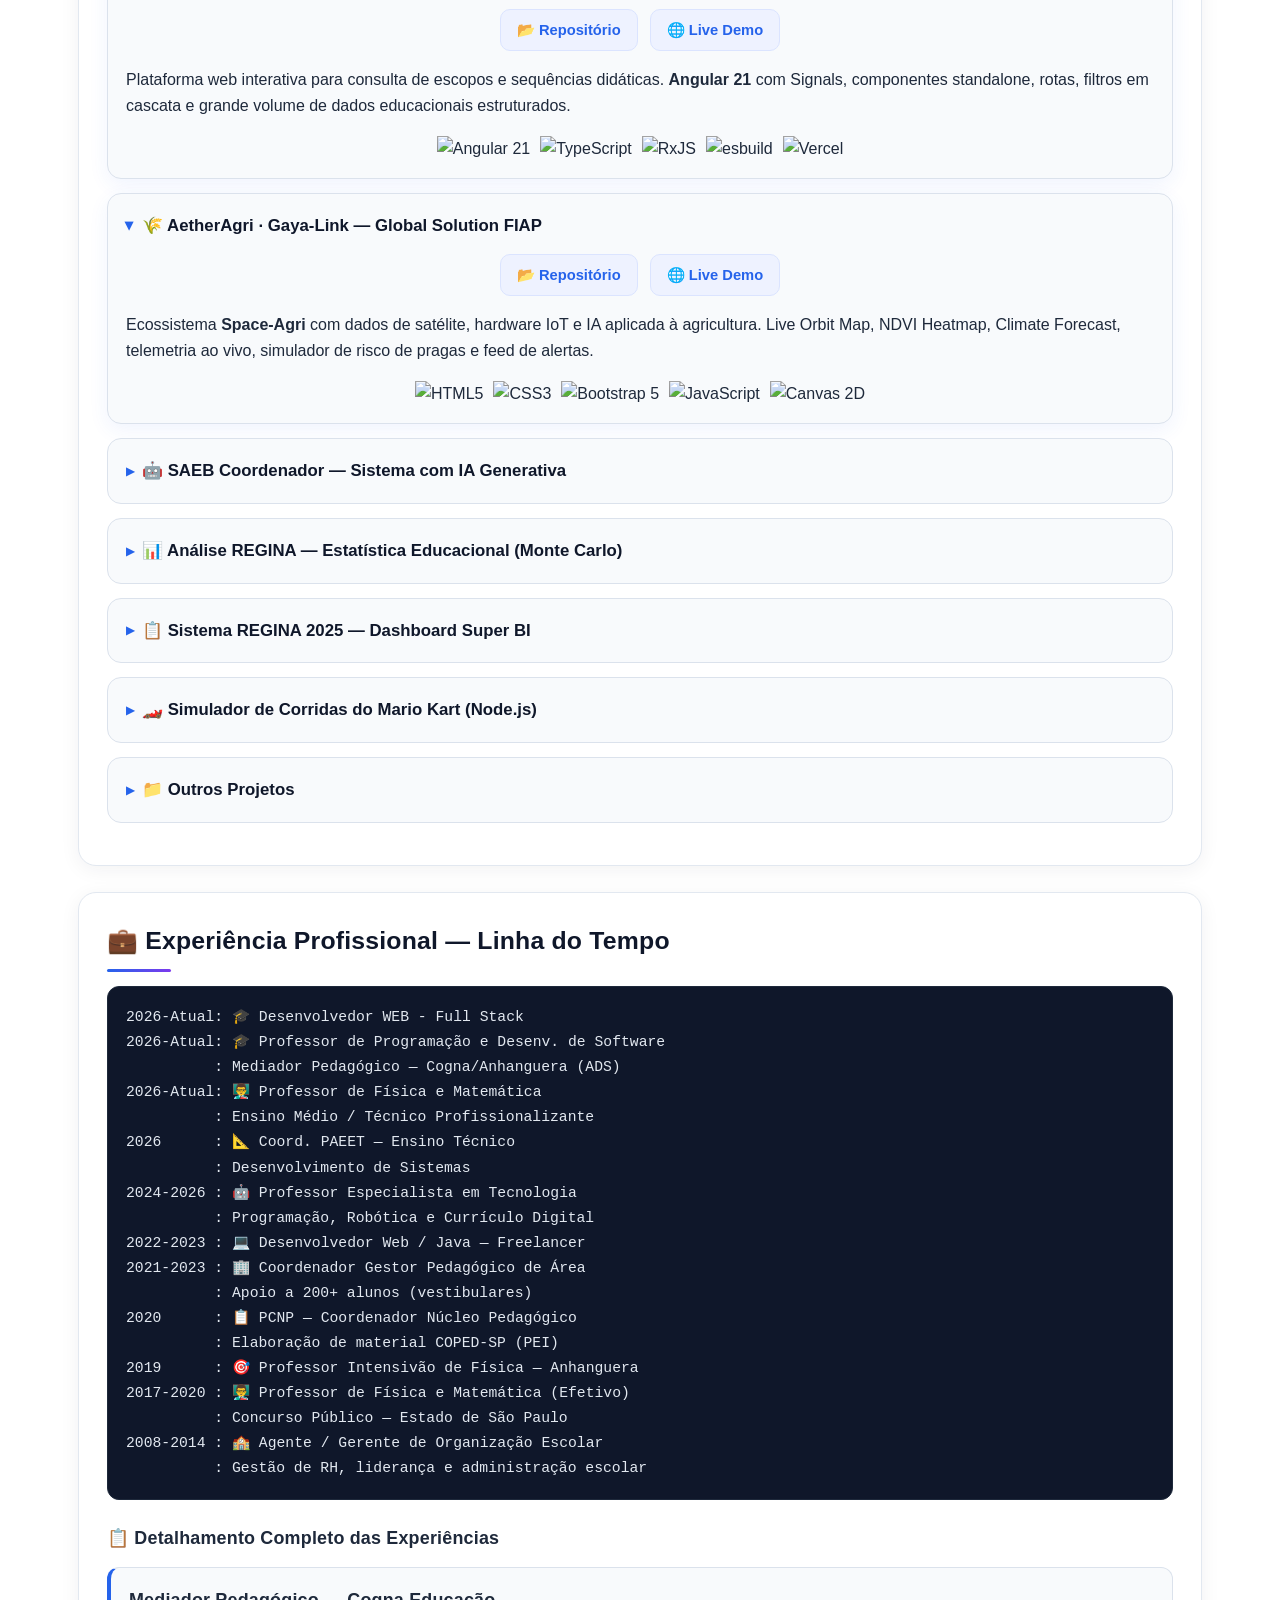
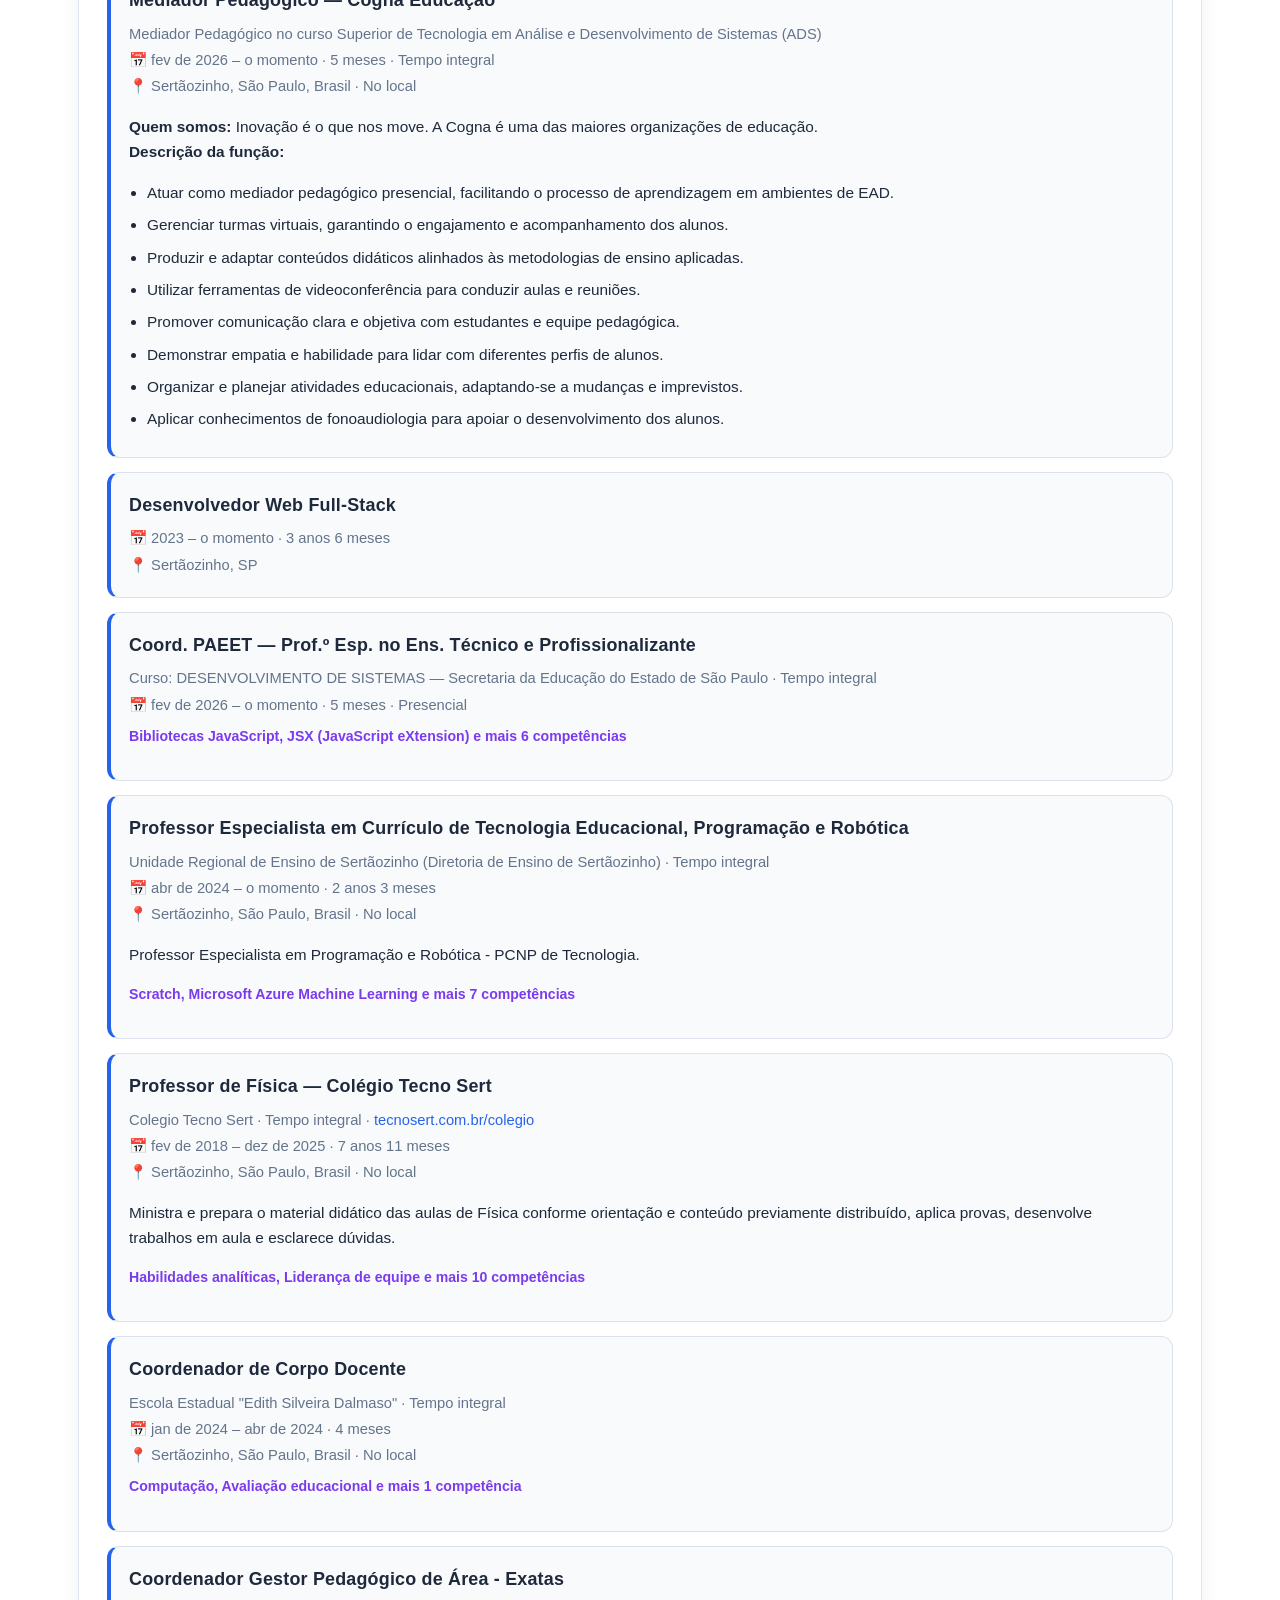
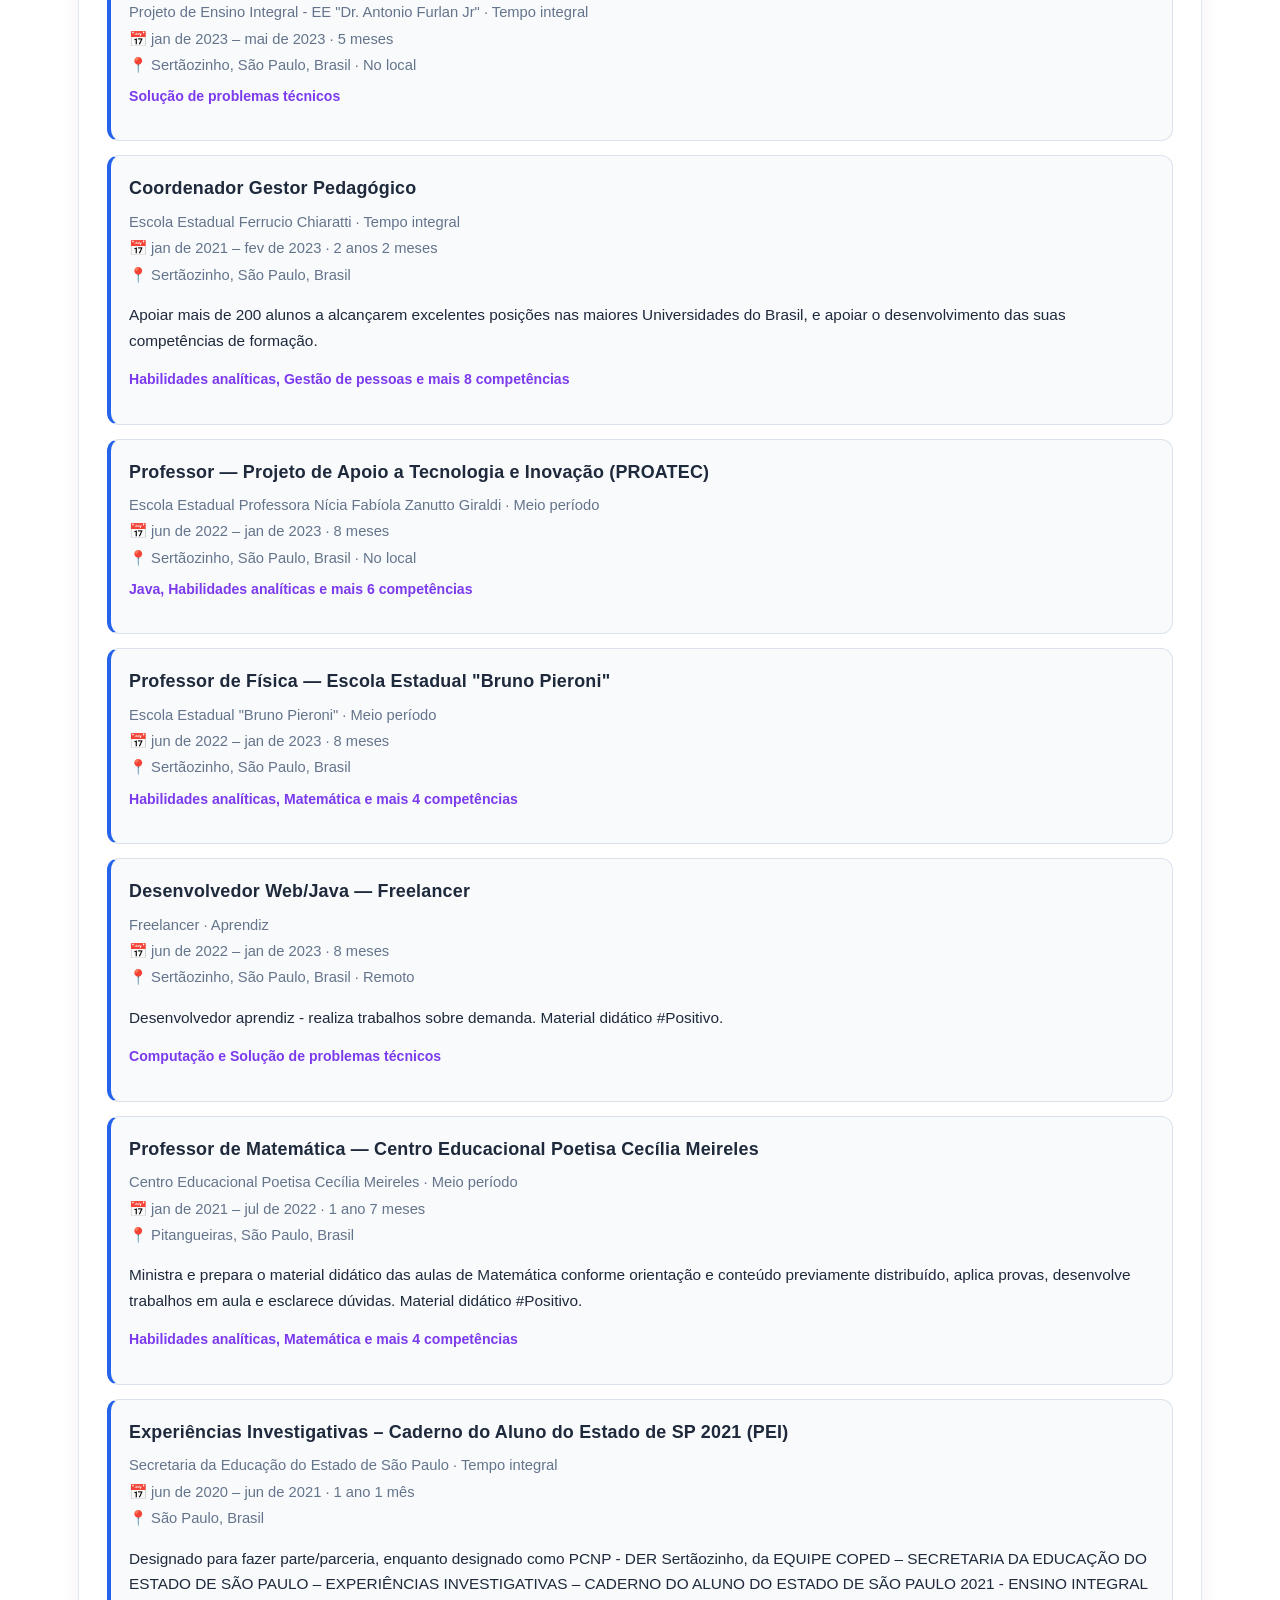
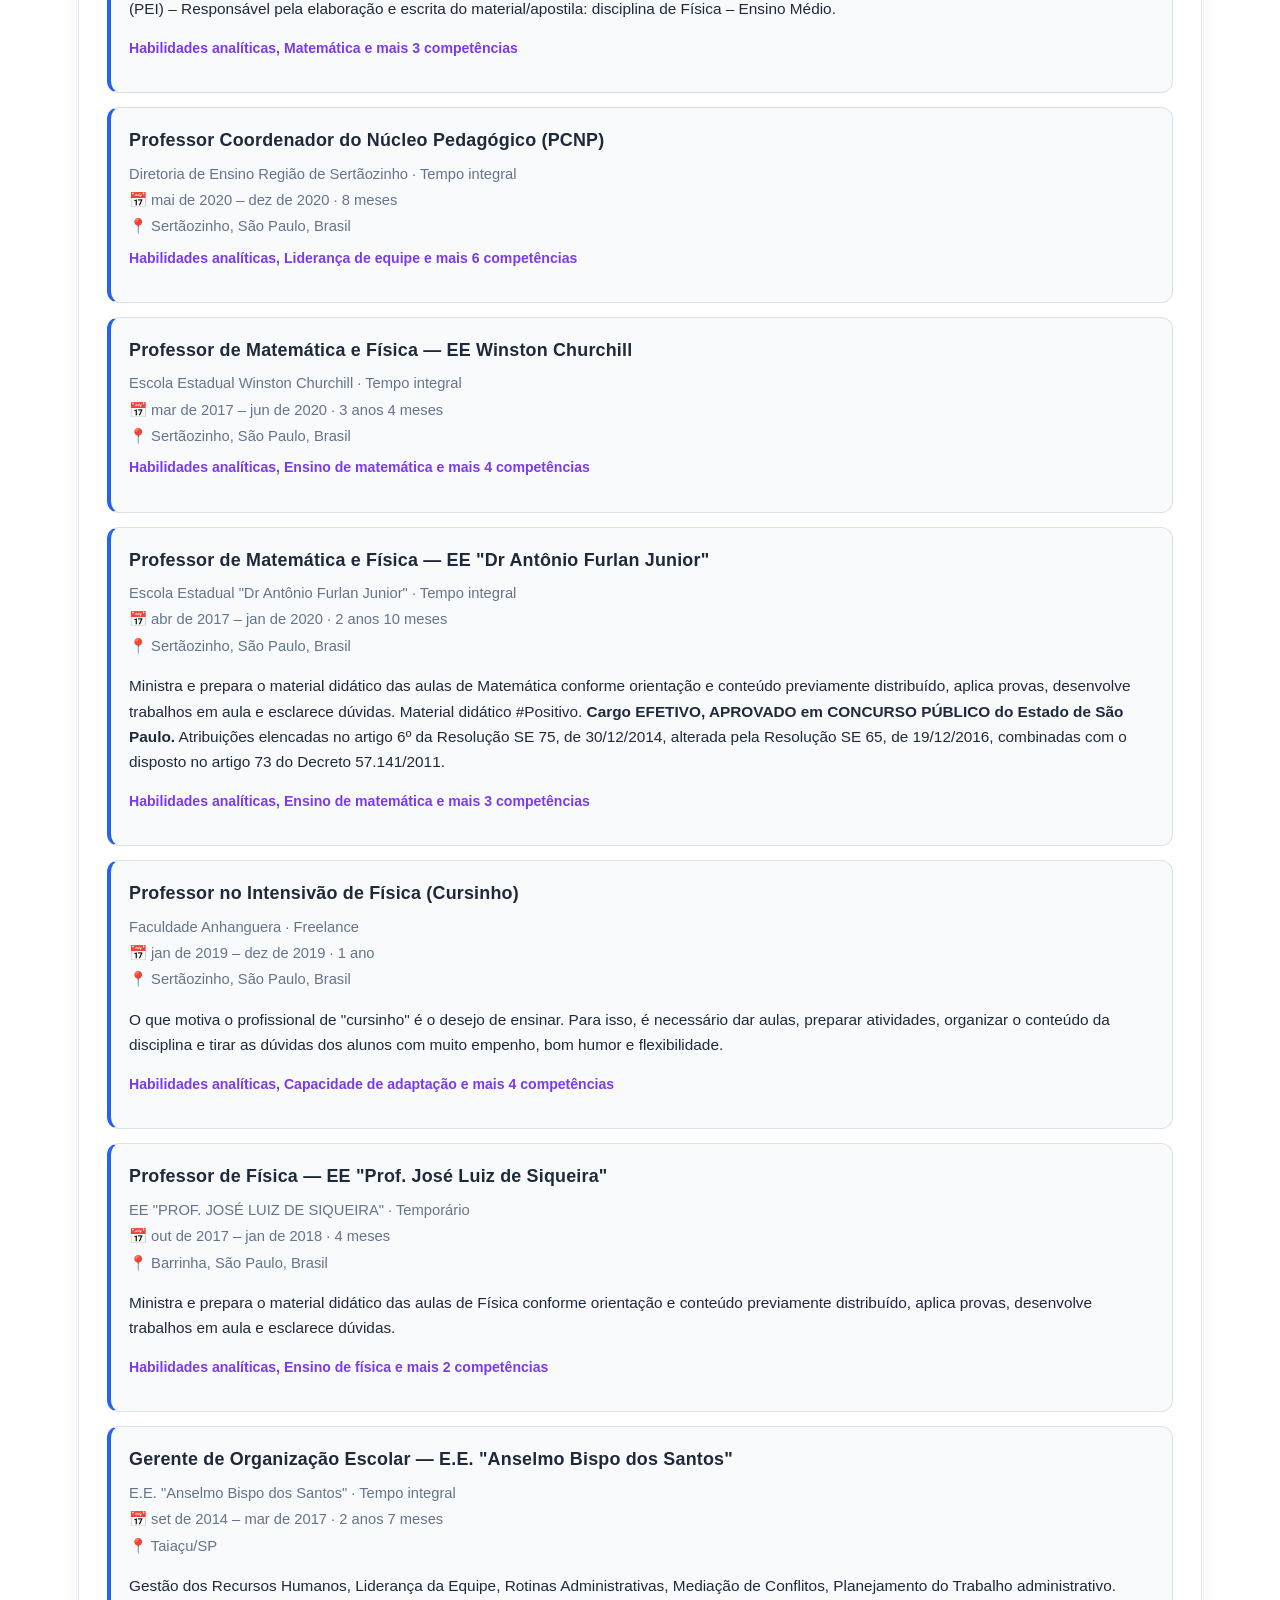
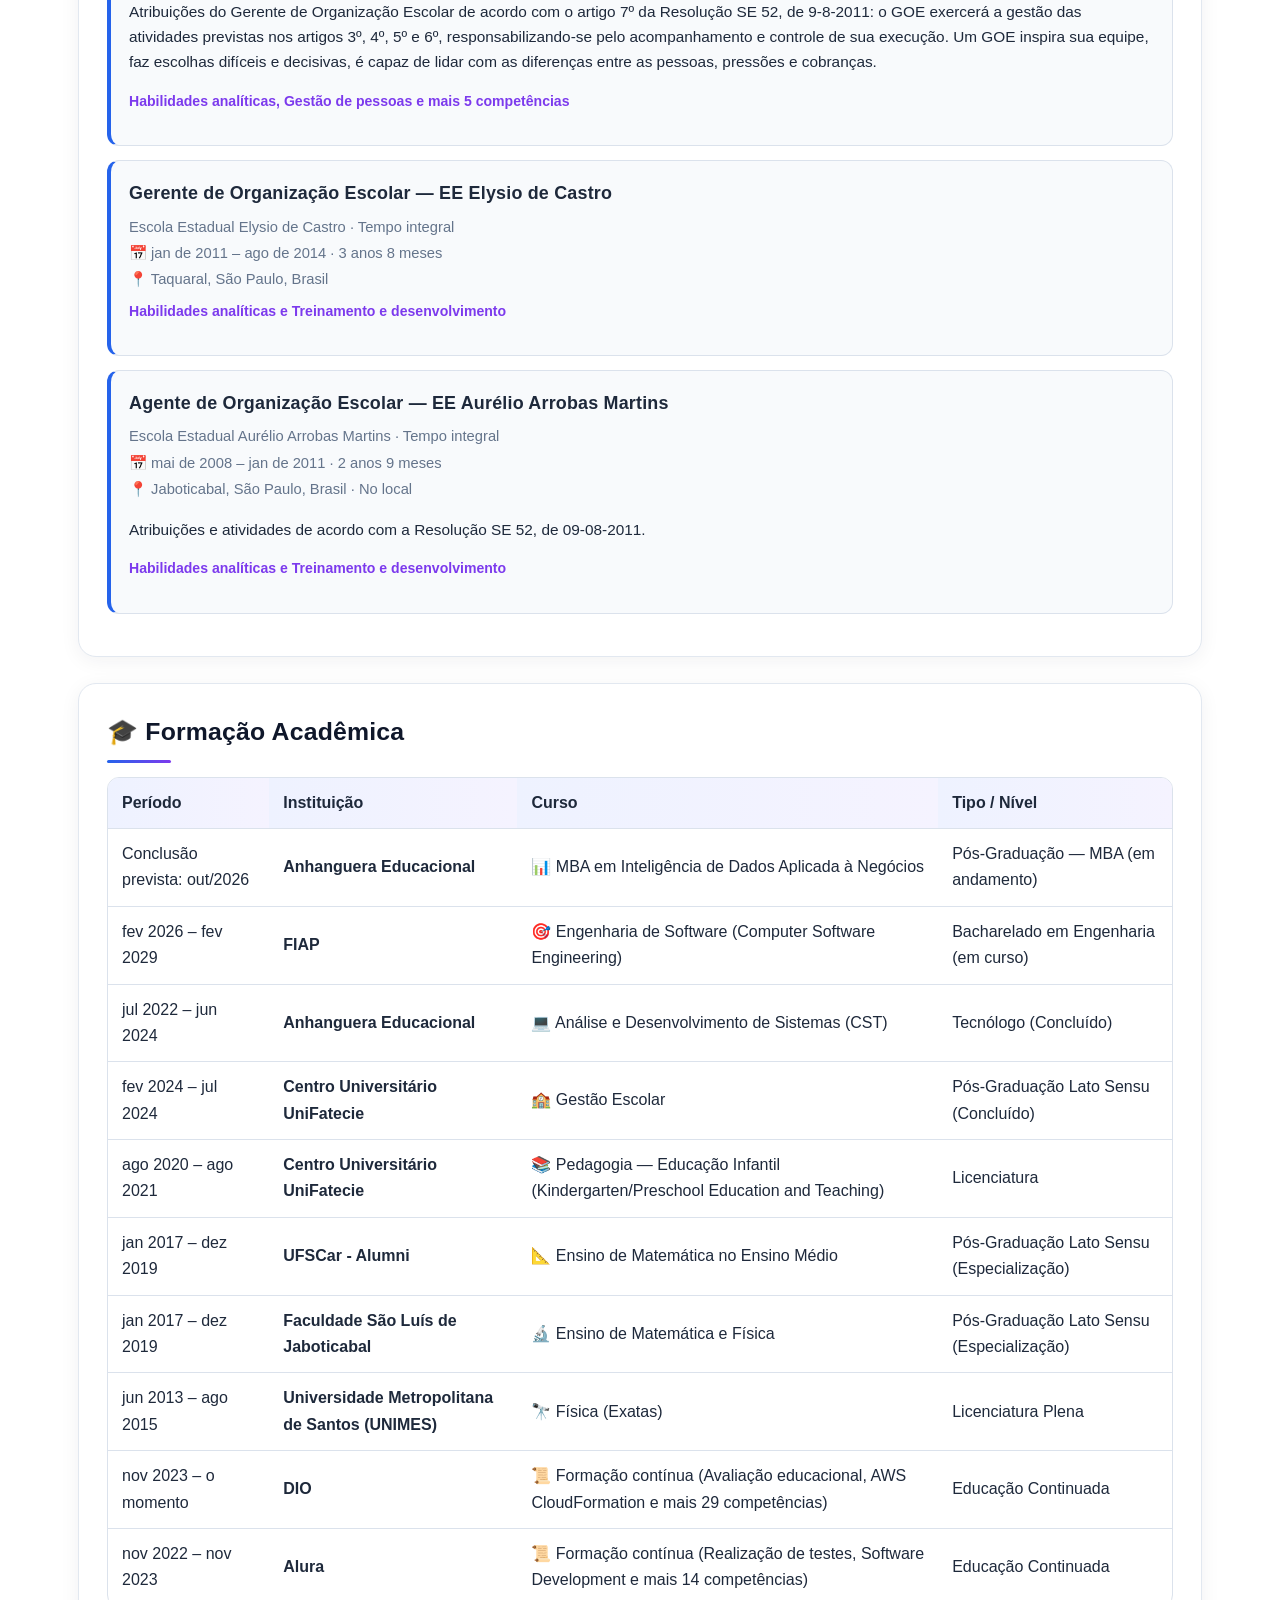
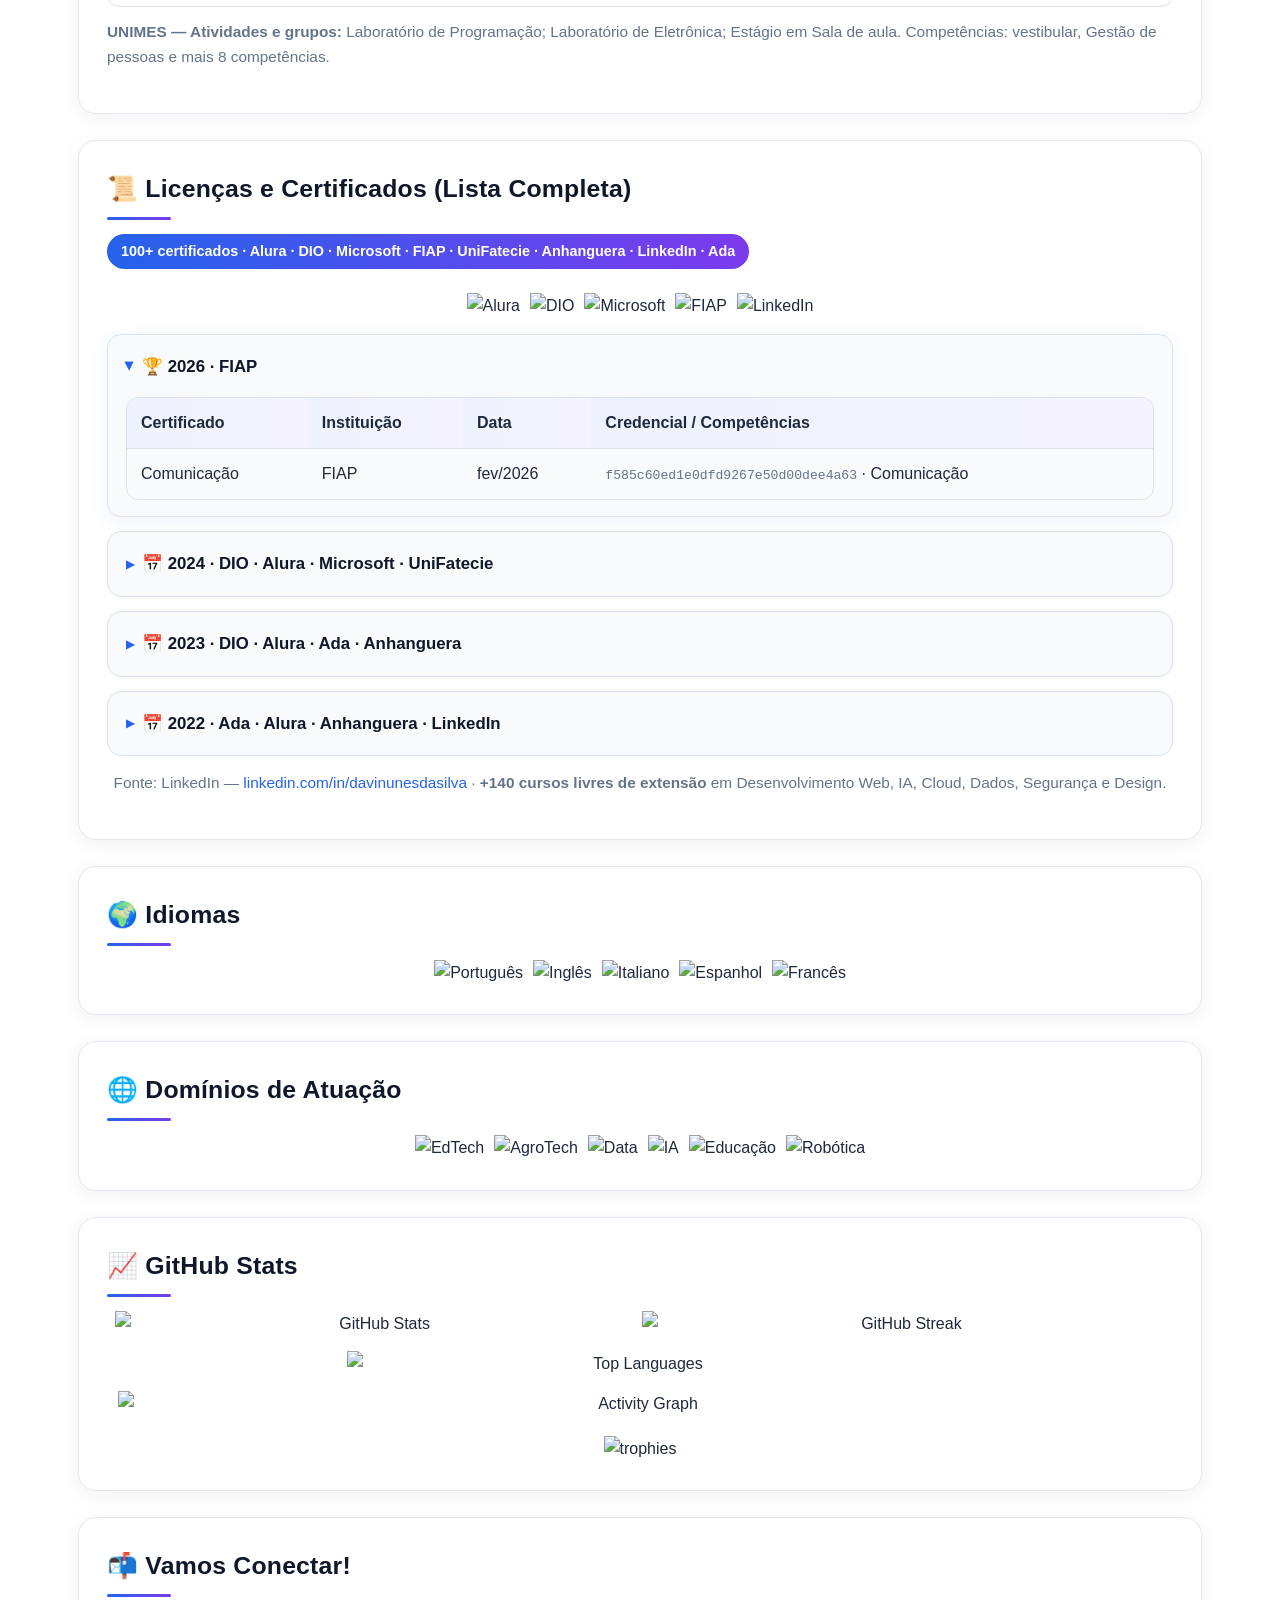
==== commit e783c337: "Add Paraguayan Spanish portfolio and downloadable résumé" ====
--- a/index.html
+++ b/index.html
@@ -118,10 +118,15 @@
     .banner-img{box-shadow:none;}
   }
 </style>
+<link rel="alternate" hreflang="pt-BR" href="https://profdavi-curriculo.vercel.app/">
+<link rel="alternate" hreflang="es-PY" href="https://profdavi-curriculo.vercel.app/es-py/">
+<link rel="alternate" hreflang="x-default" href="https://profdavi-curriculo.vercel.app/">
+<link rel="stylesheet" href="/assets/idiomas.css">
+<link rel="canonical" href="https://profdavi-curriculo.vercel.app/">
 </head>
 <body>
 
-<nav class="navbar">
+<nav class="navbar" aria-label="Navegação principal">
   <div class="nav-inner">
     <span class="nav-brand">💻 Davi A. N. da Silva</span>
     <div class="nav-links">
@@ -134,7 +139,11 @@
       <a href="#certificados">Certificados</a>
       <a href="#contato">Contato</a>
     </div>
-    <button class="btn-print" onclick="window.print()">🖨️ Imprimir / PDF</button>
+    <div class="locale-switch" role="group" aria-label="Idioma do site">
+      <a lang="pt-BR" hreflang="pt-BR" href="/" aria-current="page">Português</a>
+      <a lang="es-PY" hreflang="es-PY" href="/es-py/" title="Español de Paraguay">Español (PY)</a>
+    </div>
+    <button type="button" class="btn-print" onclick="window.print()" aria-label="Imprimir esta página"><span aria-hidden="true">🖨️</span><span class="print-label">Imprimir / PDF</span></button>
   </div>
 </nav>
 
--- a/assets/idiomas.css
+++ b/assets/idiomas.css
@@ -0,0 +1,39 @@
+/* Keep the language selector and section links accessible at every width. */
+.nav-inner { gap: 12px; }
+.nav-links { min-width: 0; flex-wrap: nowrap; scrollbar-width: thin; }
+.nav-links a { flex: none; }
+.locale-switch { display: inline-flex; align-items: center; gap: 2px; padding: 3px; flex: none; border: 1px solid #ced9e9; border-radius: 12px; background: #f3f6fc; }
+.locale-switch a { padding: 5px 9px; border-radius: 8px; color: #354c6b; font: 600 .83rem/1.4 "Segoe UI", Arial, sans-serif; white-space: nowrap; }
+.locale-switch a[aria-current="page"] { background: #fff; color: #153f89; box-shadow: 0 1px 4px #263d7026; }
+.locale-switch a:hover { color: #4338a1; text-decoration: underline; }
+.locale-switch a:focus-visible, .cv-download:focus-visible, .nav-links a:focus-visible, .btn-print:focus-visible { outline: 2px solid #4733a3; outline-offset: 2px; }
+html[lang="es-PY"] .typing-animation text { font-size: 20px; }
+.cv-action { display: flex; flex-wrap: wrap; align-items: center; justify-content: center; gap: 7px 12px; margin: 16px 0 0; }
+.cv-download { display: inline-flex; align-items: center; gap: 8px; padding: 9px 17px; color: #fff; background: linear-gradient(110deg,#2459aa,#6036aa); border-radius: 10px; font-weight: 700; }
+.cv-download:hover { color: #fff; text-decoration: underline; }
+.cv-action small { color: #49576a; }
+@media screen and (max-width: 1200px) {
+  :root { --nav-h: 98px; }
+  .nav-inner { display: grid; grid-template-columns: minmax(0,1fr) auto auto; grid-template-rows: auto auto; justify-content: initial; align-content: center; gap: 3px 9px; padding: 5px 14px; }
+  .nav-brand { grid-column: 1; grid-row: 1; }
+  .locale-switch { grid-column: 2; grid-row: 1; }
+  .navbar .btn-print { grid-column: 3; grid-row: 1; }
+  .nav-links { grid-column: 1 / -1; grid-row: 2; padding: 2px 0; }
+}
+@media screen and (max-width: 620px) {
+  .btn-print .print-label { display: none; }
+  .navbar .btn-print { padding: 6px 9px; justify-content: center; min-width: 36px; min-height: 36px; }
+  .nav-inner { padding-inline: 9px; gap: 3px 5px; }
+  .locale-switch a { padding: 6px; font-size: .78rem; }
+  .nav-brand { font-size: .78rem; overflow: hidden; }
+  html[lang="es-PY"] .section table { display: block; overflow-x: auto; }
+  html[lang="es-PY"] .section td, html[lang="es-PY"] .section th { padding: 8px; }
+}
+@media print { .locale-switch, .cv-action { display: none !important; } }
+.cv-hero { color: #fff; padding: clamp(30px,5.2vw,57px) 20px; text-align: center; background: linear-gradient(118deg,#214f9c,#5141ac 59%,#76369e); border-radius: 18px; box-shadow: var(--shadow); }
+.cv-hero p { margin: 0; }
+.cv-hero .cv-hero-label { font-size: .73rem; font-weight: 700; letter-spacing: .18em; color: #e4eaff; }
+.cv-hero h1 { margin: 9px 0 4px; font-size: clamp(1.7rem,4vw,2.85rem); line-height: 1.13; font-weight: 750; }
+.cv-hero .cv-hero-role { font-size: 1.09rem; font-weight: 600; }
+.cv-hero .cv-hero-location { margin-top: 5px; font-size: .88rem; color: #e9e9ff; }
+@media print { .cv-hero { color: #162740; background: none; padding: 5px; box-shadow: none; } .cv-hero .cv-hero-label,.cv-hero .cv-hero-location { color: #32415a; } }
